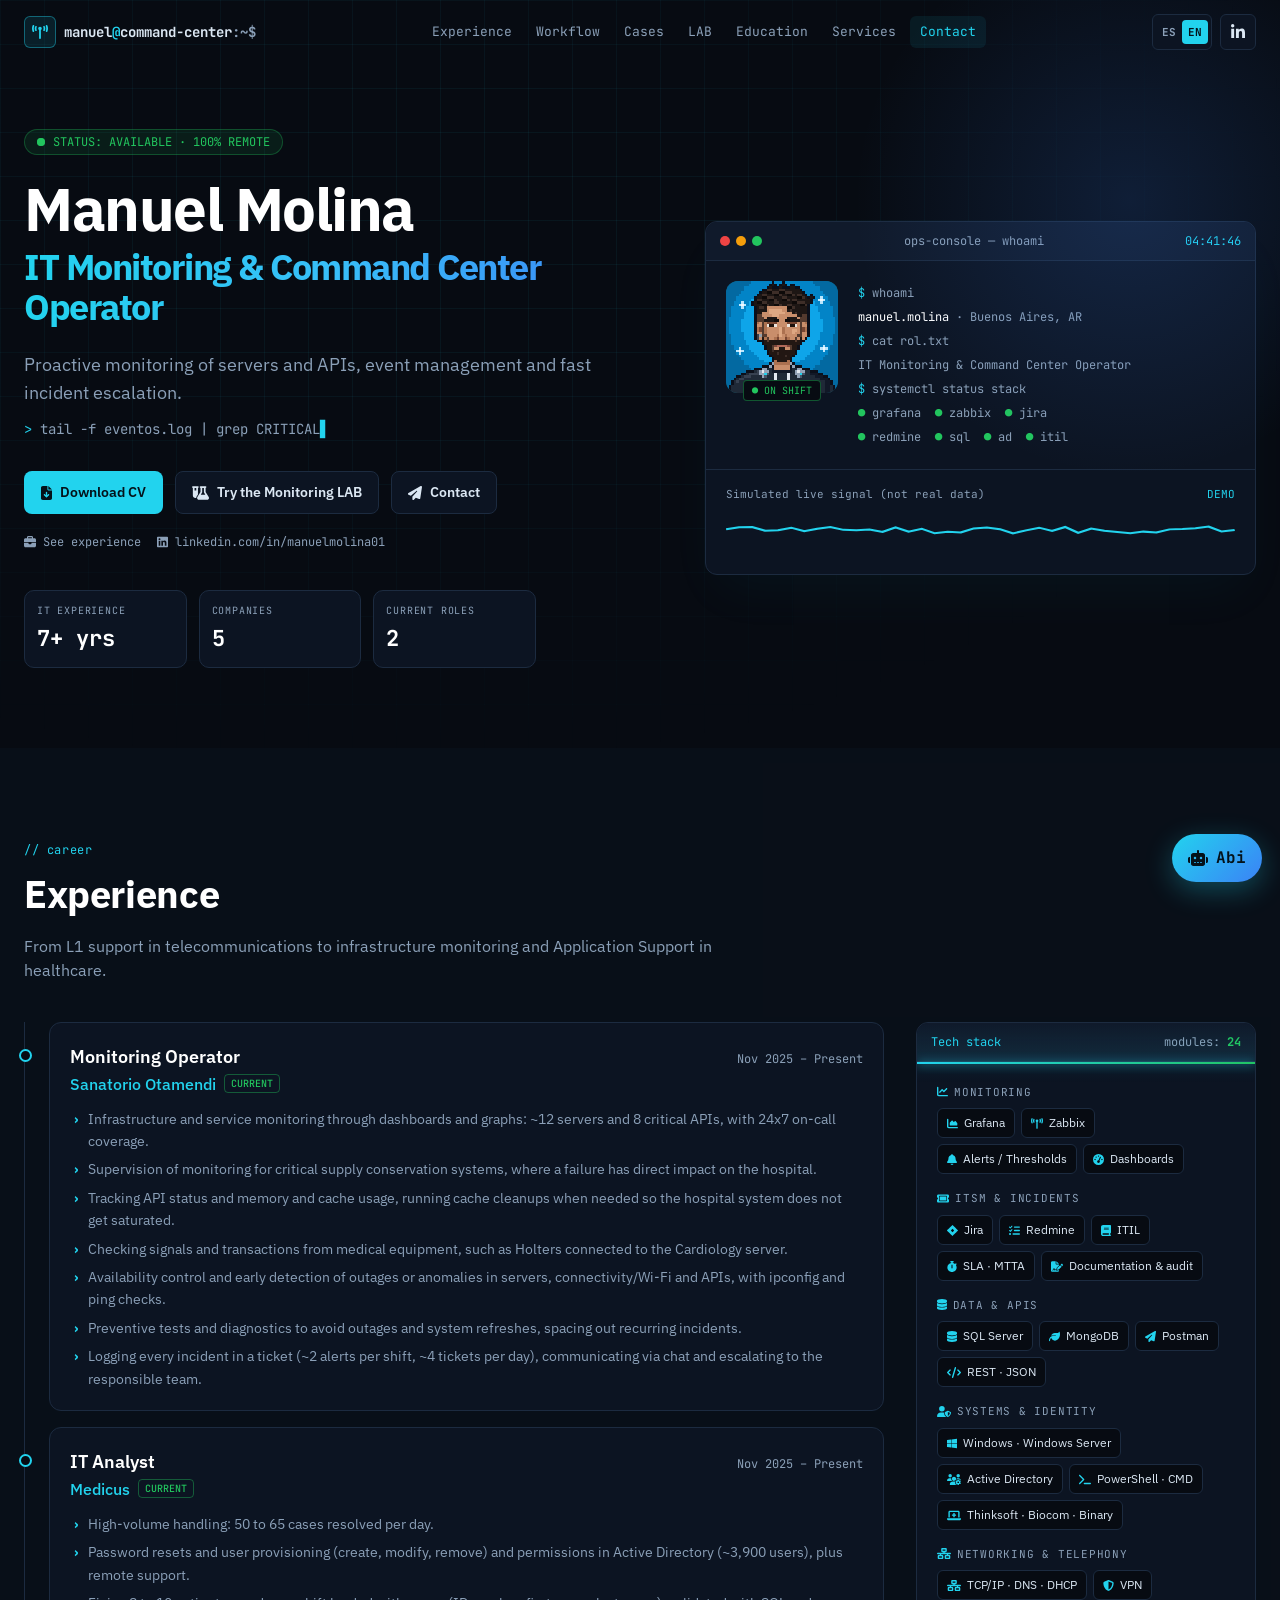
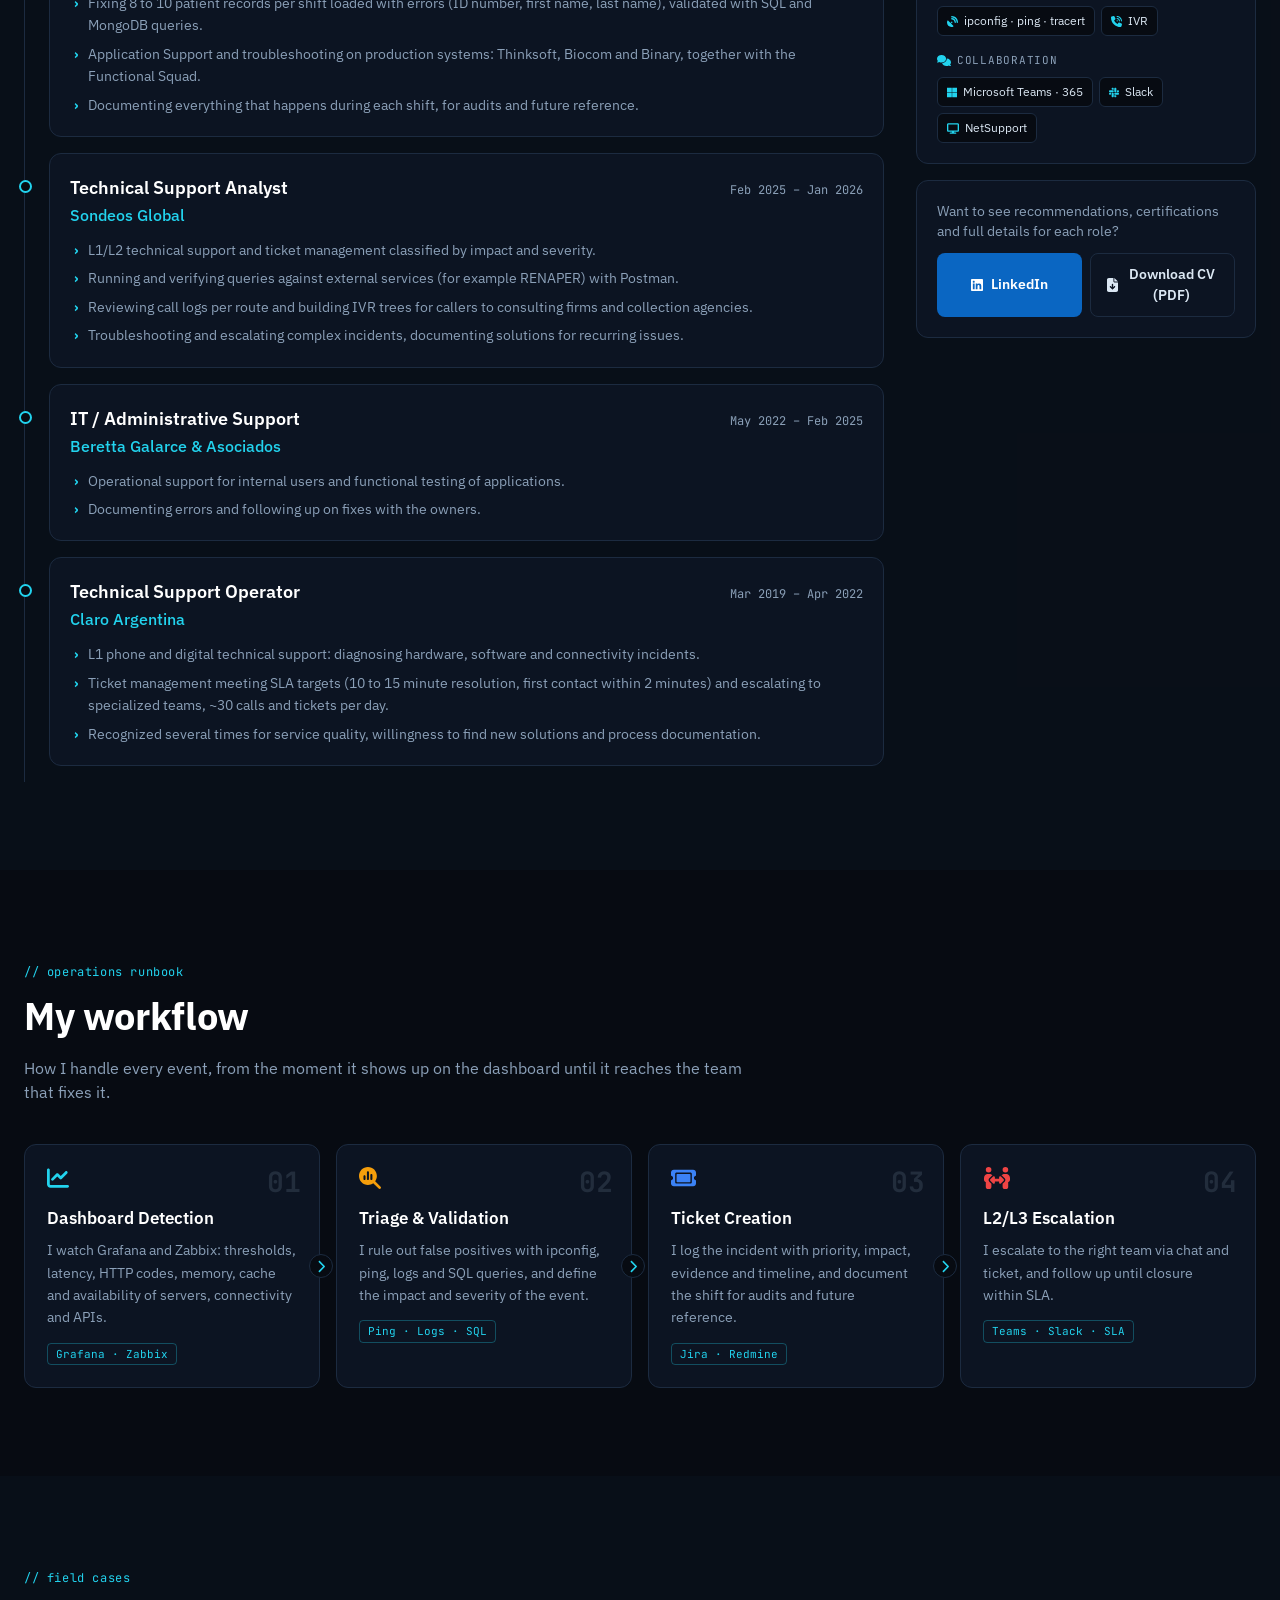
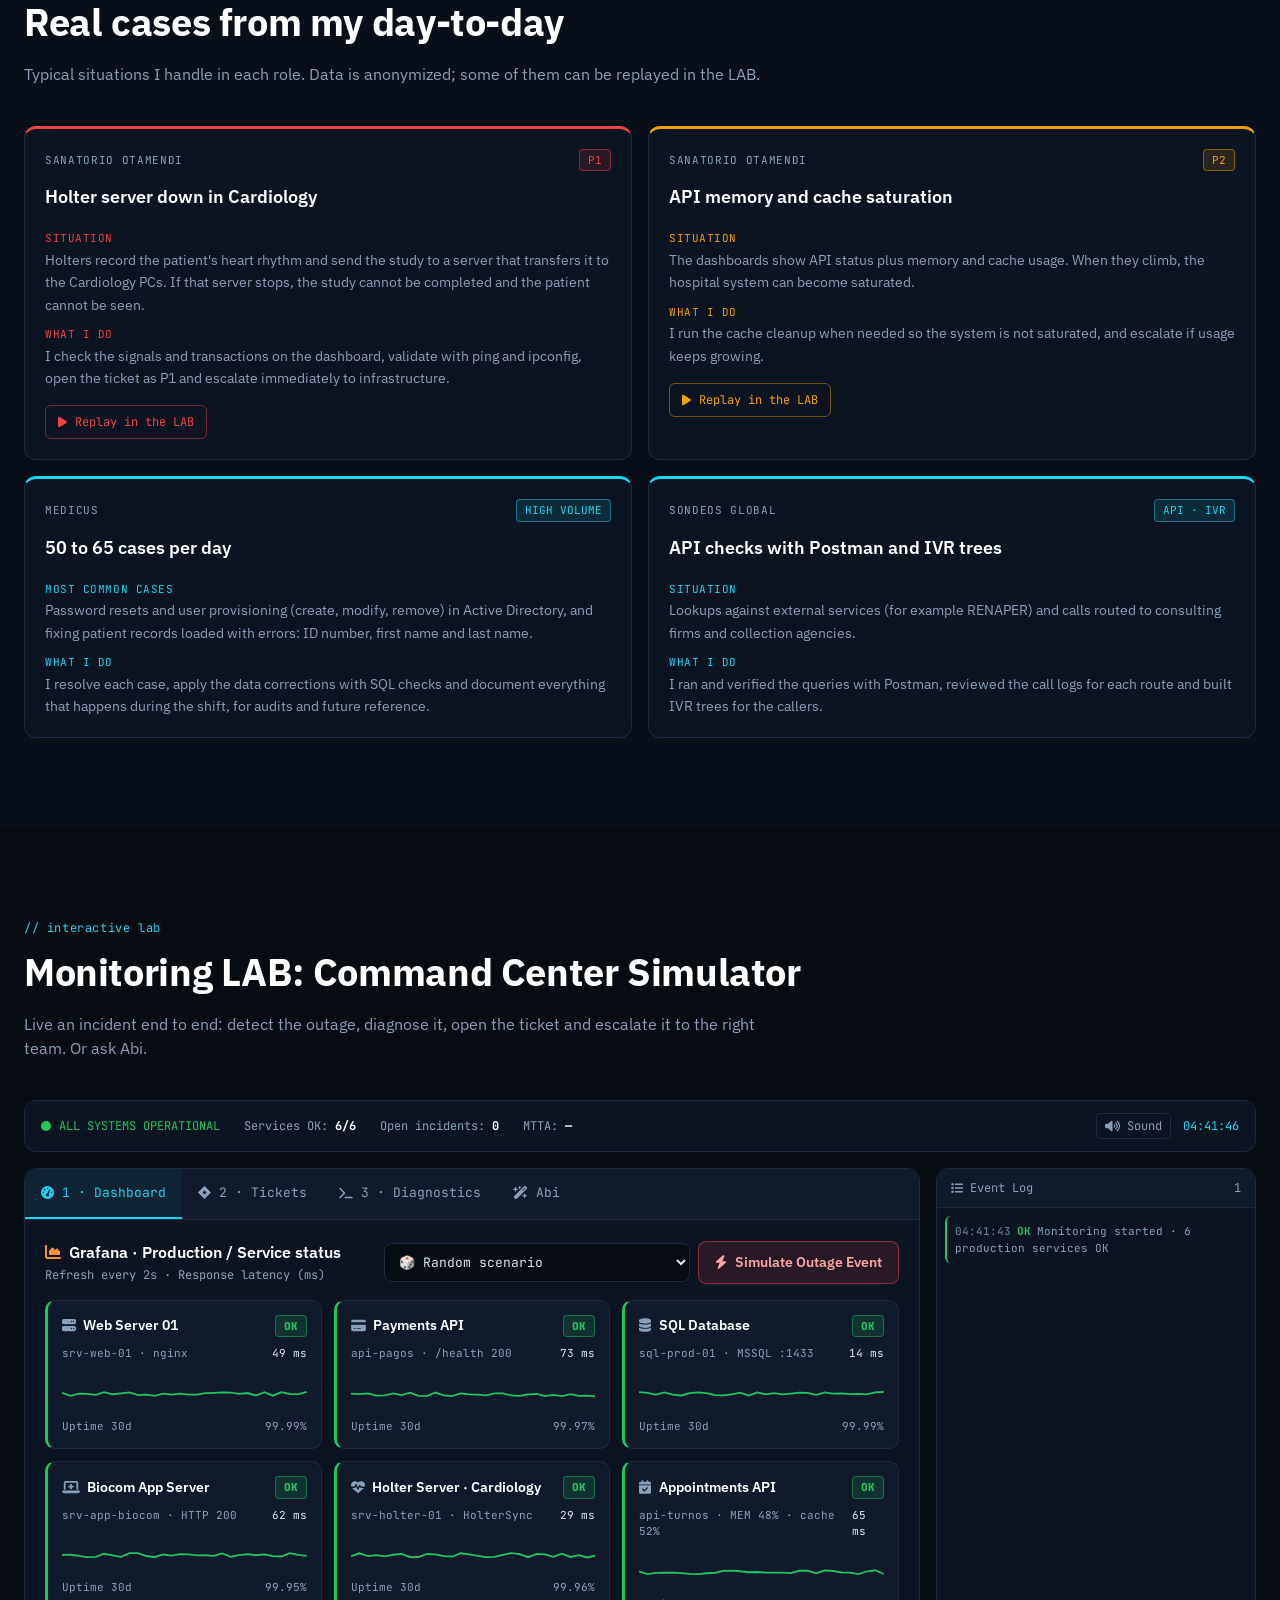
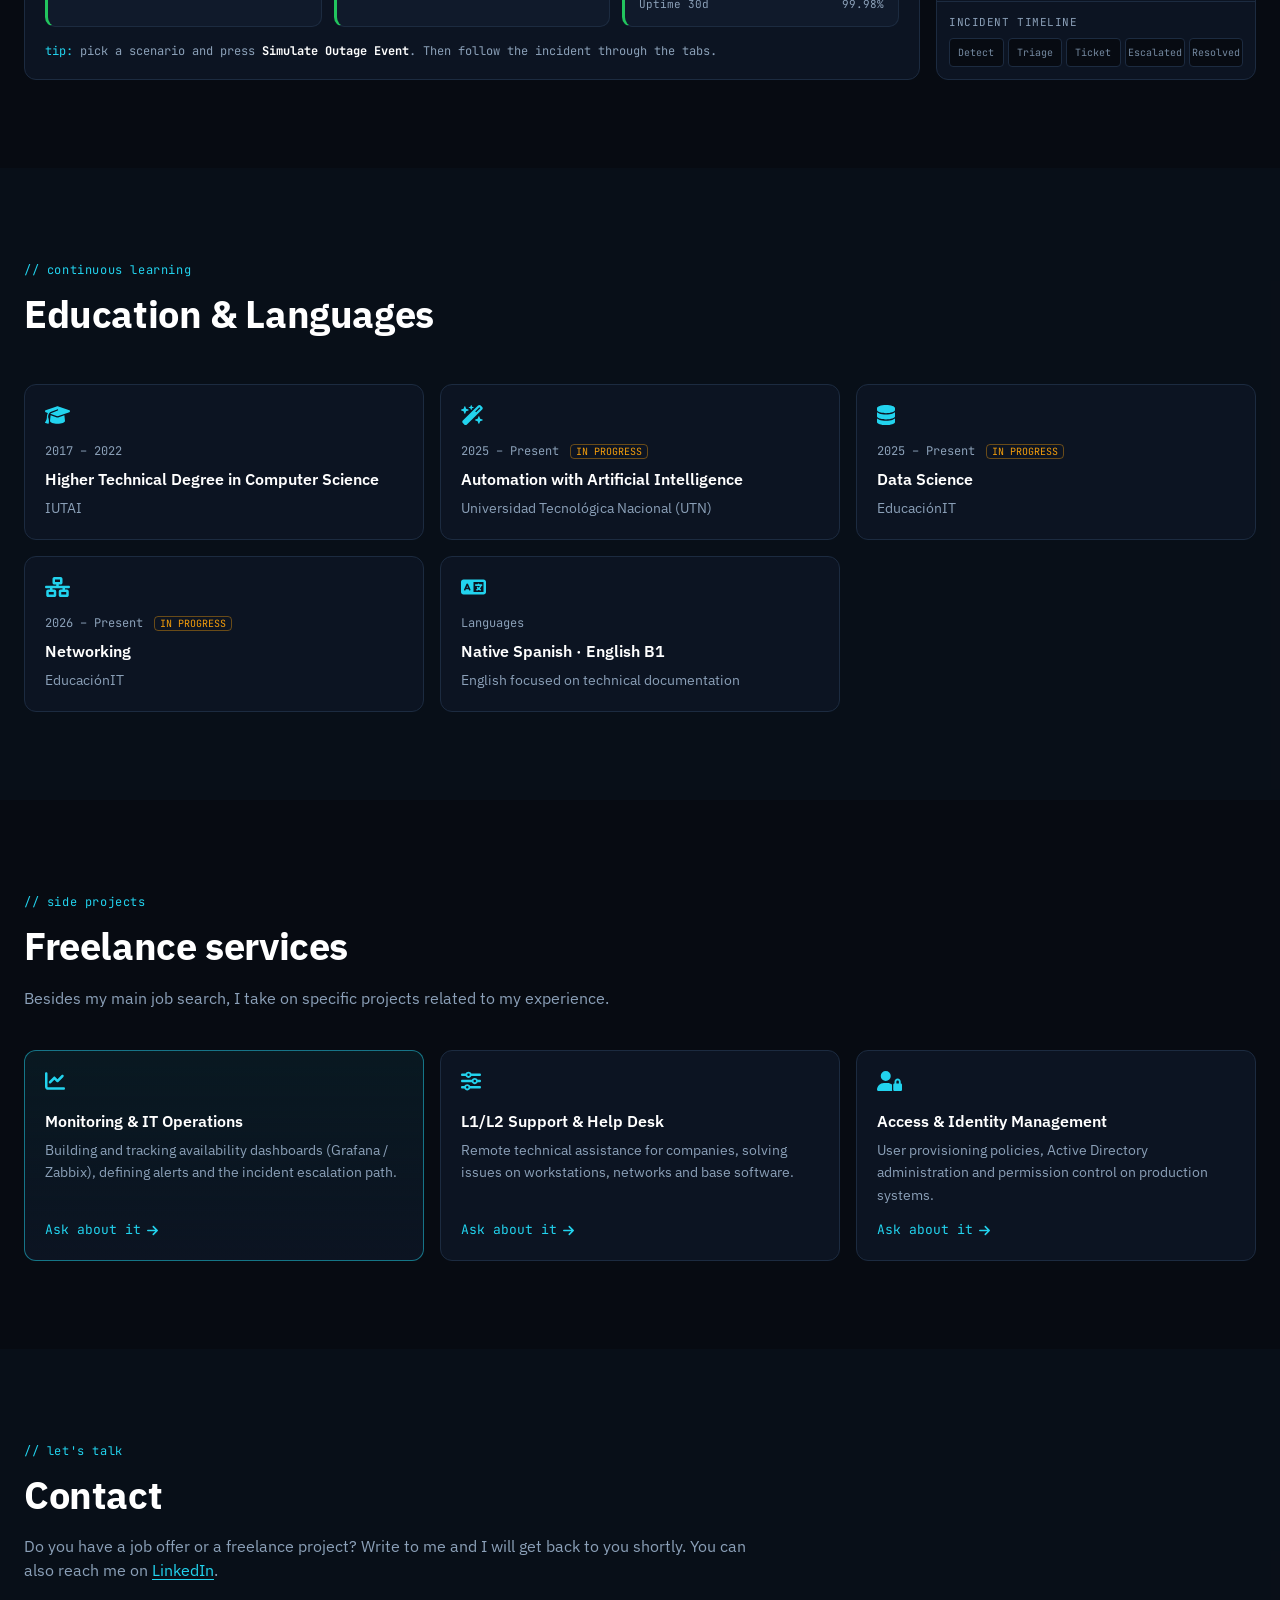
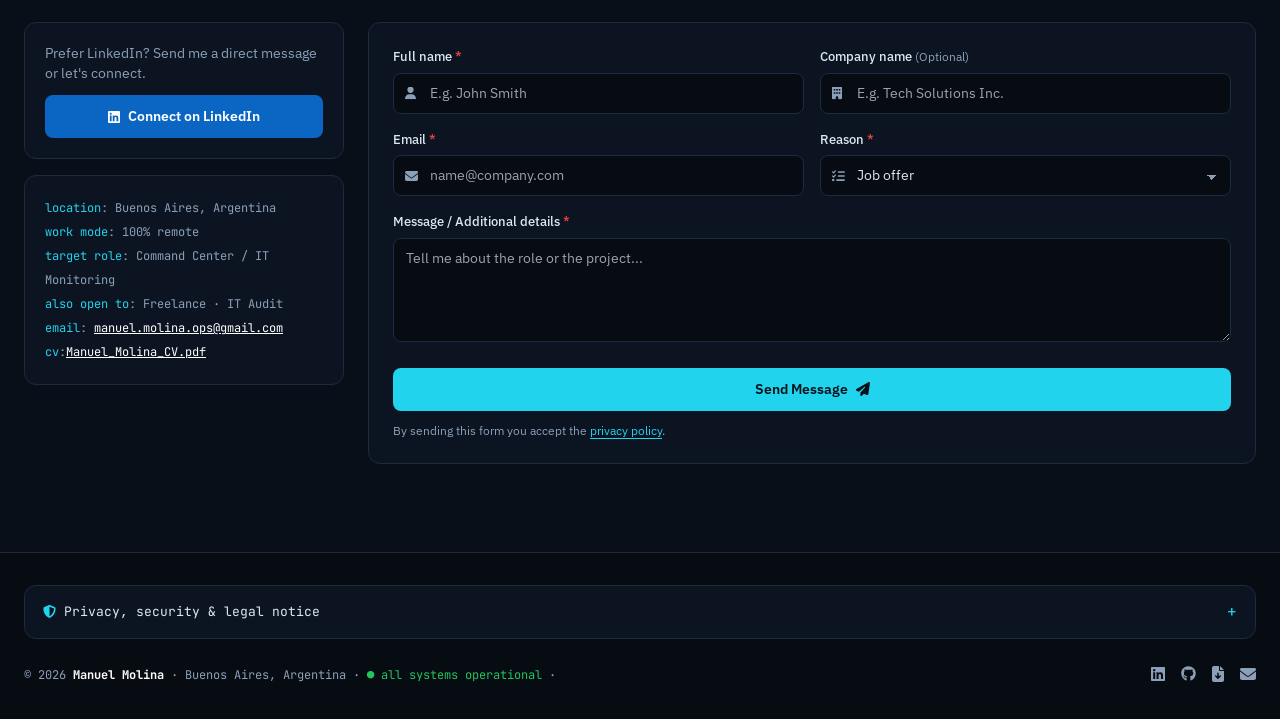
==== index.html @ 64cda024 "Rendimiento: íconos propios en lugar de Font Awesome completo - Se reemplaza la hoja de Font Awesome" ====
<!DOCTYPE html>
<html lang="es">
<head>
  <meta charset="UTF-8">
  <meta name="viewport" content="width=device-width, initial-scale=1.0">
  <title>Manuel Molina | IT Monitoring & Command Center Operator</title>
  <meta name="description" content="Manuel Molina — IT Monitoring & Command Center Operator (100% remoto). Monitoreo proactivo de servidores y APIs con Grafana y Zabbix, gestión de eventos, tickets en Jira/Redmine y escalamiento N2/N3 con ITIL.">
  <meta name="author" content="Manuel Molina">
  <meta name="theme-color" content="#070b12">
  <meta property="og:type" content="website">
  <meta property="og:title" content="Manuel Molina | IT Monitoring & Command Center Operator">
  <meta property="og:description" content="Monitoreo proactivo de servidores y APIs, gestión de eventos y escalamiento ágil de incidentes. Probá el LAB interactivo de Command Center.">
  <meta property="og:locale" content="es_AR">
  <meta property="og:locale:alternate" content="en_US">
  <meta property="og:url" content="https://thepantera.github.io/mi-portfolio/">
  <meta property="og:site_name" content="Manuel Molina — Portafolio">
  <meta property="og:image" content="https://thepantera.github.io/mi-portfolio/og-image.png">
  <meta property="og:image:width" content="1200">
  <meta property="og:image:height" content="627">
  <meta property="og:image:alt" content="Manuel Molina, IT Monitoring &amp; Command Center Operator: avatar en pixel art, consola y datos de experiencia">
  <meta name="twitter:card" content="summary_large_image">
  <link rel="canonical" href="https://thepantera.github.io/mi-portfolio/">
  <script type="application/ld+json">
  {
    "@context": "https://schema.org",
    "@type": "Person",
    "name": "Manuel Molina",
    "jobTitle": "IT Monitoring & Command Center Operator",
    "url": "https://thepantera.github.io/mi-portfolio/",
    "image": "https://thepantera.github.io/mi-portfolio/avatar-pixel.png",
    "address": { "@type": "PostalAddress", "addressLocality": "Buenos Aires", "addressCountry": "AR" },
    "alumniOf": { "@type": "EducationalOrganization", "name": "IUTAI" },
    "knowsLanguage": ["es", "en"],
    "knowsAbout": ["IT Monitoring", "Command Center", "Grafana", "Zabbix", "Incident Management", "ITIL", "Jira", "Redmine", "SQL Server", "MongoDB", "Active Directory", "Application Support"],
    "sameAs": ["https://www.linkedin.com/in/manuelmolina01", "https://github.com/ThePantera"]
  }
  </script>
  <link rel="icon" type="image/png" href="favicon.png">
  <link rel="apple-touch-icon" href="favicon.png">

  <!-- Fuentes (Google Fonts). Los íconos son propios: ver icons.css -->
  <link rel="preconnect" href="https://fonts.googleapis.com">
  <link rel="preconnect" href="https://fonts.gstatic.com" crossorigin>
  <link href="https://fonts.googleapis.com/css2?family=IBM+Plex+Sans:wght@400;500;600;700&family=JetBrains+Mono:wght@400;500;700&display=swap" rel="stylesheet">

  <!-- Tailwind CSS compilado (ver tailwind.config.js) + estilos propios -->
  <link rel="stylesheet" href="icons.css?v=20261114">
  <link rel="stylesheet" href="tailwind.css?v=20261114">
  <link rel="stylesheet" href="style.css?v=20261114">
</head>
<body class="bg-cc-bg text-cc-text font-sans antialiased">
  <a href="#inicio" class="skip-link" data-en="Skip to content">Saltar al contenido</a>

  <!-- ============ NAVEGACIÓN ============ -->
  <header id="header" class="fixed inset-x-0 top-0 z-50 border-b border-transparent transition-colors">
    <div class="mx-auto flex h-16 max-w-7xl items-center justify-between gap-4 px-4 sm:px-6">
      <a href="#inicio" class="flex min-w-0 items-center gap-2 font-mono text-sm font-bold text-cc-text" aria-label="Manuel Molina">
        <span class="grid h-8 w-8 flex-none place-items-center rounded-md border border-cc-cyan/40 bg-cc-cyan/10 text-cc-cyan"><i class="fa-solid fa-tower-broadcast" aria-hidden="true"></i></span>
        <span class="truncate">manuel<span class="text-cc-cyan">@</span>command-center<span class="text-cc-muted">:~$</span></span>
      </a>

      <nav id="navLinks" class="nav-links" aria-label="Navegación principal">
        <a href="#experiencia" class="nav-link" data-en="Experience">Experiencia</a>
        <a href="#flujo" class="nav-link" data-en="Workflow">Flujo</a>
        <a href="#casos" class="nav-link" data-en="Cases">Casos</a>
        <a href="#lab" class="nav-link">LAB</a>
        <a href="#formacion" class="nav-link" data-en="Education">Formación</a>
        <a href="#servicios" class="nav-link" data-en="Services">Servicios</a>
        <a href="#contacto" class="nav-link" data-en="Contact">Contacto</a>
      </nav>

      <div class="flex flex-none items-center gap-2">
        <button id="langToggle" type="button" class="lang-toggle" aria-label="Switch to English" title="Español / English">
          <span data-lang="es">ES</span><span data-lang="en">EN</span>
        </button>
        <a href="https://www.linkedin.com/in/manuelmolina01" class="grid h-9 w-9 place-items-center rounded-md border border-cc-line bg-cc-panel text-cc-text transition hover:border-cc-cyan hover:text-cc-cyan" target="_blank" rel="noopener noreferrer" aria-label="LinkedIn" title="LinkedIn">
          <i class="fa-brands fa-linkedin-in" aria-hidden="true"></i>
        </a>
        <button id="menuToggleBtn" class="grid h-9 w-9 place-items-center rounded-md border border-cc-line bg-cc-panel lg:hidden" aria-label="Abrir menú" aria-expanded="false" aria-controls="navLinks">
          <i class="fa-solid fa-bars" aria-hidden="true"></i>
        </button>
      </div>
    </div>
  </header>

  <main>
    <!-- ============ HERO ============ -->
    <section id="inicio" class="hero relative overflow-hidden pt-28 pb-20 sm:pt-32">
      <div class="hero-grid" aria-hidden="true"></div>
      <div class="relative mx-auto grid max-w-7xl items-center gap-12 px-4 sm:px-6 lg:grid-cols-[1.15fr_1fr]">
        <div>
          <div class="mb-6 inline-flex items-center gap-2 rounded-full border border-cc-ok/30 bg-cc-ok/10 px-3 py-1 font-mono text-xs text-cc-ok">
            <span class="relative flex h-2 w-2"><span class="absolute inline-flex h-full w-full animate-ping rounded-full bg-cc-ok opacity-75"></span><span class="relative inline-flex h-2 w-2 rounded-full bg-cc-ok"></span></span>
            <span data-en="STATUS: AVAILABLE · 100% REMOTE">STATUS: DISPONIBLE · 100% REMOTO</span>
          </div>
          <h1 class="text-4xl font-bold leading-tight tracking-tight text-white sm:text-5xl lg:text-6xl">
            Manuel Molina
            <span class="mt-2 block bg-gradient-to-r from-cc-cyan via-sky-400 to-cc-blue bg-clip-text text-2xl text-transparent sm:text-3xl lg:text-4xl">IT Monitoring &amp; Command Center Operator</span>
          </h1>
          <p class="mt-6 max-w-xl text-lg text-cc-muted" data-en="Proactive monitoring of servers and APIs, event management and fast incident escalation.">
            Monitoreo proactivo de servidores y APIs, gestión de eventos y escalamiento ágil de incidentes.
          </p>
          <p class="mt-3 max-w-xl font-mono text-sm text-cc-muted">
            <span class="text-cc-cyan">&gt;</span> <span id="typedText"></span><span class="cursor" aria-hidden="true">▋</span>
          </p>

          <div class="mt-8 flex flex-wrap gap-3">
            <a href="Manuel_Molina_CV.pdf" class="btn-primary cv-link" download="Manuel_Molina_CV.pdf"><i class="fa-solid fa-file-arrow-down" aria-hidden="true"></i> <span data-en="Download CV">Descargar CV</span></a>
            <a href="#lab" class="btn-ghost"><i class="fa-solid fa-flask-vial" aria-hidden="true"></i> <span data-en="Try the Monitoring LAB">Probar LAB de Monitoreo</span></a>
            <a href="#contacto" class="btn-ghost"><i class="fa-solid fa-paper-plane" aria-hidden="true"></i> <span data-en="Contact">Contacto</span></a>
          </div>
          <div class="mt-5 flex flex-wrap gap-4 font-mono text-xs text-cc-muted">
            <a href="#experiencia" class="hover:text-cc-cyan"><i class="fa-solid fa-briefcase" aria-hidden="true"></i> <span data-en="See experience">Ver experiencia</span></a>
            <a href="https://www.linkedin.com/in/manuelmolina01" target="_blank" rel="noopener noreferrer" class="hover:text-cc-cyan"><i class="fa-brands fa-linkedin" aria-hidden="true"></i> linkedin.com/in/manuelmolina01</a>
          </div>

          <dl class="mt-10 grid max-w-lg grid-cols-3 gap-3">
            <div class="kpi"><dt data-en="IT experience">Experiencia IT</dt><dd><span class="stat-number" data-target="7">7</span>+ <span data-en="yrs">años</span></dd></div>
            <div class="kpi"><dt data-en="Companies">Empresas</dt><dd><span class="stat-number" data-target="5">5</span></dd></div>
            <div class="kpi"><dt data-en="Current roles">Roles activos</dt><dd><span class="stat-number" data-target="2">2</span></dd></div>
          </dl>
        </div>

        <!-- Terminal de perfil -->
        <div class="panel overflow-hidden shadow-2xl shadow-cyan-500/5">
          <div class="panel-bar">
            <span class="flex gap-1.5"><i class="dot bg-cc-crit"></i><i class="dot bg-cc-warn"></i><i class="dot bg-cc-ok"></i></span>
            <span>ops-console — whoami</span>
            <span id="heroClock" class="text-cc-cyan">--:--:--</span>
          </div>
          <div class="grid gap-5 p-5 sm:grid-cols-[auto_1fr]">
            <div class="relative mx-auto h-28 w-28 sm:mx-0">
              <div class="absolute inset-0 rounded-xl border border-cc-cyan/40 bg-cc-cyan/5"></div>
              <img src="avatar-pixel.png" alt="Manuel Molina — pixel art" width="112" height="112" class="pixelated relative h-28 w-28 rounded-xl" onerror="this.style.display='none'">
              <span class="absolute -bottom-2 left-1/2 -translate-x-1/2 whitespace-nowrap rounded border border-cc-ok/40 bg-cc-bg px-2 py-0.5 font-mono text-[10px] text-cc-ok">● ON SHIFT</span>
            </div>
            <pre class="overflow-x-auto font-mono text-xs leading-6 text-cc-muted"><span class="text-cc-cyan">$</span> whoami
<span class="text-white">manuel.molina</span> · Buenos Aires, AR
<span class="text-cc-cyan">$</span> cat rol.txt
IT Monitoring &amp; Command Center Operator
<span class="text-cc-cyan">$</span> systemctl status stack
<span class="text-cc-ok">●</span> grafana  <span class="text-cc-ok">●</span> zabbix  <span class="text-cc-ok">●</span> jira
<span class="text-cc-ok">●</span> redmine  <span class="text-cc-ok">●</span> sql  <span class="text-cc-ok">●</span> ad  <span class="text-cc-ok">●</span> itil</pre>
          </div>
          <div class="border-t border-cc-line px-5 py-4">
            <div class="mb-2 flex justify-between font-mono text-[11px] text-cc-muted"><span data-en="Simulated live signal (not real data)">Señal simulada en vivo (no son datos reales)</span><span class="text-cc-cyan">DEMO</span></div>
            <svg id="heroSpark" class="h-12 w-full" viewBox="0 0 300 48" preserveAspectRatio="none" aria-hidden="true"><polyline fill="none" stroke="#22d3ee" stroke-width="2" points=""/></svg>
          </div>
        </div>
      </div>
    </section>

    <!-- ============ EXPERIENCIA ============ -->
    <section id="experiencia" class="section bg-cc-panel/40">
      <div class="section-head reveal">
        <span class="eyebrow" data-en="// career">// trayectoria</span>
        <h2 data-en="Experience">Experiencia</h2>
        <p data-en="From L1 support in telecommunications to infrastructure monitoring and Application Support in healthcare.">De soporte L1 en telecomunicaciones a monitoreo de infraestructura y Application Support en el sector salud.</p>
      </div>

      <div class="mx-auto grid max-w-7xl gap-8 px-4 sm:px-6 lg:grid-cols-[1fr_340px]">
        <ol class="timeline">
          <li class="tl-item reveal">
            <div class="tl-head"><h3 data-en="Monitoring Operator">Operador de Monitoreo</h3><span class="tl-date" data-en="Nov 2025 – Present">Nov 2025 – Actualidad</span></div>
            <p class="tl-company">Sanatorio Otamendi <span class="tl-live" data-en="CURRENT">ACTIVO</span></p>
            <ul>
              <li data-en="Infrastructure and service monitoring through dashboards and graphs: ~12 servers and 8 critical APIs, with 24x7 on-call coverage.">Monitoreo de infraestructura y servicios mediante dashboards y gráficas: ~12 servidores y 8 APIs críticas, con cobertura de guardia 24x7.</li>
              <li data-en="Supervision of monitoring for critical supply conservation systems, where a failure has direct impact on the hospital.">Supervisión del monitoreo de sistemas críticos de conservación de insumos, donde una falla tiene impacto directo en el sanatorio.</li>
              <li data-en="Tracking API status and memory and cache usage, running cache cleanups when needed so the hospital system does not get saturated.">Seguimiento del estado de las APIs y del porcentaje de memoria y caché, con limpieza cuando hace falta para que no se sature el sistema hospitalario.</li>
              <li data-en="Checking signals and transactions from medical equipment, such as Holters connected to the Cardiology server.">Verificación de señales y transacciones de equipos médicos, como los Holters conectados al servidor de Cardiología.</li>
              <li data-en="Availability control and early detection of outages or anomalies in servers, connectivity/Wi-Fi and APIs, with ipconfig and ping checks.">Control de disponibilidad y detección temprana de caídas o anomalías en servidores, conectividad/Wi-Fi y APIs, con verificaciones de ipconfig y ping.</li>
              <li data-en="Preventive tests and diagnostics to avoid outages and system refreshes, spacing out recurring incidents.">Pruebas y diagnósticos preventivos para evitar caídas y recargas del sistema, espaciando las incidencias recurrentes.</li>
              <li data-en="Logging every incident in a ticket (~2 alerts per shift, ~4 tickets per day), communicating via chat and escalating to the responsible team.">Registro de cada incidente en ticket (~2 alertas por turno y ~4 tickets por día), comunicación por chat y escalamiento al sector responsable.</li>
            </ul>
          </li>
          <li class="tl-item reveal">
            <div class="tl-head"><h3>IT Analyst</h3><span class="tl-date" data-en="Nov 2025 – Present">Nov 2025 – Actualidad</span></div>
            <p class="tl-company">Medicus <span class="tl-live" data-en="CURRENT">ACTIVO</span></p>
            <ul>
              <li data-en="High-volume handling: 50 to 65 cases resolved per day.">Atención de alto volumen: entre 50 y 65 casos resueltos por día.</li>
              <li data-en="Password resets and user provisioning (create, modify, remove) and permissions in Active Directory (~3,900 users), plus remote support.">Blanqueo de claves, ABM y permisos de usuarios en Active Directory (~3.900 usuarios), y soporte remoto.</li>
              <li data-en="Fixing 8 to 10 patient records per shift loaded with errors (ID number, first name, last name), validated with SQL and MongoDB queries.">Corrección de 8 a 10 registros de pacientes por turno mal cargados (DNI, nombre, apellido), validando con consultas SQL y MongoDB.</li>
              <li data-en="Application Support and troubleshooting on production systems: Thinksoft, Biocom and Binary, together with the Functional Squad.">Application Support y troubleshooting sobre sistemas productivos (Thinksoft, Biocom y Binary), junto al Squad Funcional.</li>
              <li data-en="Documenting everything that happens during each shift, for audits and future reference.">Documentación de todo lo que sucede en cada jornada, para auditoría y futuras prácticas.</li>
            </ul>
          </li>
          <li class="tl-item reveal">
            <div class="tl-head"><h3>Technical Support Analyst</h3><span class="tl-date" data-en="Feb 2025 – Jan 2026">Feb 2025 – Ene 2026</span></div>
            <p class="tl-company">Sondeos Global</p>
            <ul>
              <li data-en="L1/L2 technical support and ticket management classified by impact and severity.">Soporte técnico L1/L2 y gestión de tickets clasificados por impacto y criticidad.</li>
              <li data-en="Running and verifying queries against external services (for example RENAPER) with Postman.">Consultas y verificación de servicios externos (por ejemplo, RENAPER) con Postman.</li>
              <li data-en="Reviewing call logs per route and building IVR trees for callers to consulting firms and collection agencies.">Revisión de logs de llamadas por ruta y armado de árboles IVR para llamadores hacia consultoras y estudios de cobranza.</li>
              <li data-en="Troubleshooting and escalating complex incidents, documenting solutions for recurring issues.">Troubleshooting y escalamiento de incidentes complejos, con documentación de soluciones para incidentes recurrentes.</li>
            </ul>
          </li>
          <li class="tl-item reveal">
            <div class="tl-head"><h3>IT / Administrative Support</h3><span class="tl-date" data-en="May 2022 – Feb 2025">May 2022 – Feb 2025</span></div>
            <p class="tl-company">Beretta Galarce &amp; Asociados</p>
            <ul>
              <li data-en="Operational support for internal users and functional testing of applications.">Soporte operativo a usuarios internos y pruebas funcionales sobre aplicaciones.</li>
              <li data-en="Documenting errors and following up on fixes with the owners.">Documentación de errores y seguimiento de las correcciones con los responsables.</li>
            </ul>
          </li>
          <li class="tl-item reveal">
            <div class="tl-head"><h3>Technical Support Operator</h3><span class="tl-date" data-en="Mar 2019 – Apr 2022">Mar 2019 – Abr 2022</span></div>
            <p class="tl-company">Claro Argentina</p>
            <ul>
              <li data-en="L1 phone and digital technical support: diagnosing hardware, software and connectivity incidents.">Soporte técnico L1 telefónico y digital: diagnóstico de incidentes de hardware, software y conectividad.</li>
              <li data-en="Ticket management meeting SLA targets (10 to 15 minute resolution, first contact within 2 minutes) and escalating to specialized teams, ~30 calls and tickets per day.">Gestión de tickets cumpliendo objetivos de SLA (resolución de 10 a 15 minutos, primer contacto de hasta 2 minutos) y escalamiento a equipos especializados, ~30 llamados y tickets por día.</li>
              <li data-en="Recognized several times for service quality, willingness to find new solutions and process documentation.">Menciones y reconocimientos por calidad de atención, disposición para proponer soluciones y documentación del proceso.</li>
            </ul>
          </li>
        </ol>

        <aside class="space-y-4">
          <div class="panel stack-panel overflow-hidden reveal">
            <div class="panel-bar"><span class="text-cc-cyan" data-en="Tech stack">Stack técnico</span><span>modules: <b id="stackCount" class="text-cc-ok">0</b></span></div>
            <div class="stack-progress" aria-hidden="true"><span></span></div>
            <div class="space-y-4 p-5">
              <div>
                <p class="stack-cat"><i class="fa-solid fa-chart-line" aria-hidden="true"></i> <span data-en="Monitoring">Monitoreo</span></p>
                <ul class="stack-chips"><li class="stack-chip" style="--i:0"><i class="fa-solid fa-chart-area" aria-hidden="true"></i>Grafana</li><li class="stack-chip" style="--i:1"><i class="fa-solid fa-tower-broadcast" aria-hidden="true"></i>Zabbix</li><li class="stack-chip" style="--i:2"><i class="fa-solid fa-bell" aria-hidden="true"></i><span data-en="Alerts / Thresholds">Alertas / Umbrales</span></li><li class="stack-chip" style="--i:3"><i class="fa-solid fa-gauge-high" aria-hidden="true"></i>Dashboards</li></ul>
              </div>
              <div>
                <p class="stack-cat"><i class="fa-solid fa-ticket" aria-hidden="true"></i> <span data-en="ITSM &amp; incidents">ITSM e incidentes</span></p>
                <ul class="stack-chips"><li class="stack-chip" style="--i:4"><i class="fa-brands fa-jira" aria-hidden="true"></i>Jira</li><li class="stack-chip" style="--i:5"><i class="fa-solid fa-list-check" aria-hidden="true"></i>Redmine</li><li class="stack-chip" style="--i:6"><i class="fa-solid fa-book" aria-hidden="true"></i>ITIL</li><li class="stack-chip" style="--i:7"><i class="fa-solid fa-stopwatch" aria-hidden="true"></i>SLA · MTTA</li><li class="stack-chip" style="--i:8"><i class="fa-solid fa-file-signature" aria-hidden="true"></i><span data-en="Documentation &amp; audit">Documentación y auditoría</span></li></ul>
              </div>
              <div>
                <p class="stack-cat"><i class="fa-solid fa-database" aria-hidden="true"></i> <span data-en="Data &amp; APIs">Datos y APIs</span></p>
                <ul class="stack-chips"><li class="stack-chip" style="--i:9"><i class="fa-solid fa-database" aria-hidden="true"></i>SQL Server</li><li class="stack-chip" style="--i:10"><i class="fa-solid fa-leaf" aria-hidden="true"></i>MongoDB</li><li class="stack-chip" style="--i:11"><i class="fa-solid fa-paper-plane" aria-hidden="true"></i>Postman</li><li class="stack-chip" style="--i:12"><i class="fa-solid fa-code" aria-hidden="true"></i>REST · JSON</li></ul>
              </div>
              <div>
                <p class="stack-cat"><i class="fa-solid fa-user-shield" aria-hidden="true"></i> <span data-en="Systems &amp; identity">Sistemas e identidades</span></p>
                <ul class="stack-chips"><li class="stack-chip" style="--i:13"><i class="fa-brands fa-windows" aria-hidden="true"></i>Windows · Windows Server</li><li class="stack-chip" style="--i:14"><i class="fa-solid fa-users-gear" aria-hidden="true"></i>Active Directory</li><li class="stack-chip" style="--i:15"><i class="fa-solid fa-terminal" aria-hidden="true"></i>PowerShell · CMD</li><li class="stack-chip" style="--i:16"><i class="fa-solid fa-laptop-medical" aria-hidden="true"></i>Thinksoft · Biocom · Binary</li></ul>
              </div>
              <div>
                <p class="stack-cat"><i class="fa-solid fa-network-wired" aria-hidden="true"></i> <span data-en="Networking &amp; telephony">Redes y telefonía</span></p>
                <ul class="stack-chips"><li class="stack-chip" style="--i:17"><i class="fa-solid fa-network-wired" aria-hidden="true"></i>TCP/IP · DNS · DHCP</li><li class="stack-chip" style="--i:18"><i class="fa-solid fa-shield-halved" aria-hidden="true"></i>VPN</li><li class="stack-chip" style="--i:19"><i class="fa-solid fa-satellite-dish" aria-hidden="true"></i>ipconfig · ping · tracert</li><li class="stack-chip" style="--i:20"><i class="fa-solid fa-phone-volume" aria-hidden="true"></i>IVR</li></ul>
              </div>
              <div>
                <p class="stack-cat"><i class="fa-solid fa-comments" aria-hidden="true"></i> <span data-en="Collaboration">Colaboración</span></p>
                <ul class="stack-chips"><li class="stack-chip" style="--i:21"><i class="fa-brands fa-microsoft" aria-hidden="true"></i>Microsoft Teams · 365</li><li class="stack-chip" style="--i:22"><i class="fa-brands fa-slack" aria-hidden="true"></i>Slack</li><li class="stack-chip" style="--i:23"><i class="fa-solid fa-display" aria-hidden="true"></i>NetSupport</li></ul>
              </div>
            </div>
          </div>
          <div class="panel p-5 reveal">
            <p class="text-sm text-cc-muted" data-en="Want to see recommendations, certifications and full details for each role?">¿Querés ver recomendaciones, certificaciones y el detalle de cada puesto?</p>
            <div class="mt-3 grid grid-cols-2 gap-2">
              <a href="https://www.linkedin.com/in/manuelmolina01" class="btn-linkedin justify-center" target="_blank" rel="noopener noreferrer"><i class="fa-brands fa-linkedin" aria-hidden="true"></i> LinkedIn</a>
              <a href="Manuel_Molina_CV.pdf" class="btn-ghost cv-link justify-center text-center" download="Manuel_Molina_CV.pdf"><i class="fa-solid fa-file-arrow-down" aria-hidden="true"></i> <span data-en="Download CV (PDF)">Descargar CV (PDF)</span></a>
            </div>
          </div>
        </aside>
      </div>
    </section>

    <!-- ============ FLUJO DE TRABAJO ============ -->
    <section id="flujo" class="section">
      <div class="section-head reveal">
        <span class="eyebrow" data-en="// operations runbook">// runbook operativo</span>
        <h2 data-en="My workflow">Mi flujo de trabajo</h2>
        <p data-en="How I handle every event, from the moment it shows up on the dashboard until it reaches the team that fixes it.">Así trato cada evento, desde que aparece en el dashboard hasta que llega al equipo que lo resuelve.</p>
      </div>
      <ol class="mx-auto grid max-w-7xl gap-4 px-4 sm:px-6 md:grid-cols-2 lg:grid-cols-4">
        <li class="flow-card reveal">
          <span class="flow-step">01</span>
          <i class="fa-solid fa-chart-line flow-icon text-cc-cyan" aria-hidden="true"></i>
          <h3 data-en="Dashboard Detection">Detección en Dashboard</h3>
          <p data-en="I watch Grafana and Zabbix: thresholds, latency, HTTP codes, memory, cache and availability of servers, connectivity and APIs.">Vigilo Grafana y Zabbix: umbrales, latencia, códigos HTTP, memoria, caché y disponibilidad de servidores, conectividad y APIs.</p>
          <span class="flow-tag">Grafana · Zabbix</span>
        </li>
        <li class="flow-card reveal">
          <span class="flow-step">02</span>
          <i class="fa-solid fa-magnifying-glass-chart flow-icon text-cc-warn" aria-hidden="true"></i>
          <h3 data-en="Triage &amp; Validation">Triage y Validación</h3>
          <p data-en="I rule out false positives with ipconfig, ping, logs and SQL queries, and define the impact and severity of the event.">Descarto falsos positivos con ipconfig, ping, logs y consultas SQL, y defino impacto y criticidad del evento.</p>
          <span class="flow-tag">Ping · Logs · SQL</span>
        </li>
        <li class="flow-card reveal">
          <span class="flow-step">03</span>
          <i class="fa-solid fa-ticket flow-icon text-cc-blue" aria-hidden="true"></i>
          <h3 data-en="Ticket Creation">Apertura de Ticket</h3>
          <p data-en="I log the incident with priority, impact, evidence and timeline, and document the shift for audits and future reference.">Registro el incidente con prioridad, impacto, evidencia y línea de tiempo, y documento la jornada para auditoría y futuras prácticas.</p>
          <span class="flow-tag">Jira · Redmine</span>
        </li>
        <li class="flow-card reveal">
          <span class="flow-step">04</span>
          <i class="fa-solid fa-people-arrows flow-icon text-cc-crit" aria-hidden="true"></i>
          <h3 data-en="L2/L3 Escalation">Escalamiento N2/N3</h3>
          <p data-en="I escalate to the right team via chat and ticket, and follow up until closure within SLA.">Escalo al equipo responsable por chat y ticket, y hago seguimiento hasta el cierre dentro del SLA.</p>
          <span class="flow-tag">Teams · Slack · SLA</span>
        </li>
      </ol>
    </section>

    <!-- ============ CASOS REALES ============ -->
    <section id="casos" class="section bg-cc-panel/40">
      <div class="section-head reveal">
        <span class="eyebrow" data-en="// field cases">// casos de campo</span>
        <h2 data-en="Real cases from my day-to-day">Casos reales de mi día a día</h2>
        <p data-en="Typical situations I handle in each role. Data is anonymized; some of them can be replayed in the LAB.">Situaciones típicas que resuelvo en cada puesto. Los datos están anonimizados y algunos se pueden reproducir en el LAB.</p>
      </div>
      <div class="mx-auto grid max-w-7xl gap-4 px-4 sm:px-6 md:grid-cols-2">
        <article class="case-card crit reveal">
          <div class="case-head"><span class="case-org">Sanatorio Otamendi</span><span class="case-sev">P1</span></div>
          <h3 data-en="Holter server down in Cardiology">Servidor de Holters caído en Cardiología</h3>
          <dl class="case-body">
            <dt data-en="Situation">Situación</dt>
            <dd data-en="Holters record the patient's heart rhythm and send the study to a server that transfers it to the Cardiology PCs. If that server stops, the study cannot be completed and the patient cannot be seen.">Los Holters registran el ritmo cardíaco del paciente y envían el estudio a un servidor que lo transfiere a las PCs de Cardiología. Si ese servidor se cae, el estudio no se puede hacer y el paciente no puede ser atendido.</dd>
            <dt data-en="What I do">Qué hago</dt>
            <dd data-en="I check the signals and transactions on the dashboard, validate with ping and ipconfig, open the ticket as P1 and escalate immediately to infrastructure.">Verifico las señales y transacciones en el panel, valido con ping e ipconfig, abro el ticket como P1 y escalo de inmediato a infraestructura.</dd>
          </dl>
          <button type="button" class="case-lab" data-scenario="holter"><i class="fa-solid fa-play" aria-hidden="true"></i> <span data-en="Replay in the LAB">Reproducir en el LAB</span></button>
        </article>

        <article class="case-card warn reveal">
          <div class="case-head"><span class="case-org">Sanatorio Otamendi</span><span class="case-sev">P2</span></div>
          <h3 data-en="API memory and cache saturation">Memoria y caché de APIs al límite</h3>
          <dl class="case-body">
            <dt data-en="Situation">Situación</dt>
            <dd data-en="The dashboards show API status plus memory and cache usage. When they climb, the hospital system can become saturated.">Los paneles muestran el estado de las APIs y el porcentaje de memoria y caché. Si suben demasiado, el sistema hospitalario se puede saturar.</dd>
            <dt data-en="What I do">Qué hago</dt>
            <dd data-en="I run the cache cleanup when needed so the system is not saturated, and escalate if usage keeps growing.">Hago la limpieza de caché cuando hace falta para que el sistema no se sature, y escalo si el consumo sigue creciendo.</dd>
          </dl>
          <button type="button" class="case-lab" data-scenario="turnos"><i class="fa-solid fa-play" aria-hidden="true"></i> <span data-en="Replay in the LAB">Reproducir en el LAB</span></button>
        </article>

        <article class="case-card info reveal">
          <div class="case-head"><span class="case-org">Medicus</span><span class="case-sev" data-en="HIGH VOLUME">ALTO VOLUMEN</span></div>
          <h3 data-en="50 to 65 cases per day">50 a 65 casos por día</h3>
          <dl class="case-body">
            <dt data-en="Most common cases">Casos más típicos</dt>
            <dd data-en="Password resets and user provisioning (create, modify, remove) in Active Directory, and fixing patient records loaded with errors: ID number, first name and last name.">Blanqueo de claves y ABM de usuarios en Active Directory, y corrección de datos de pacientes mal cargados: DNI, nombre y apellido.</dd>
            <dt data-en="What I do">Qué hago</dt>
            <dd data-en="I resolve each case, apply the data corrections with SQL checks and document everything that happens during the shift, for audits and future reference.">Resuelvo cada caso, aplico las correcciones de carga validando con SQL y documento todo lo que sucede en la jornada, para auditoría y futuras prácticas.</dd>
          </dl>
        </article>

        <article class="case-card info reveal">
          <div class="case-head"><span class="case-org">Sondeos Global</span><span class="case-sev">API · IVR</span></div>
          <h3 data-en="API checks with Postman and IVR trees">Validación de APIs con Postman y árboles IVR</h3>
          <dl class="case-body">
            <dt data-en="Situation">Situación</dt>
            <dd data-en="Lookups against external services (for example RENAPER) and calls routed to consulting firms and collection agencies.">Consultas a servicios externos (por ejemplo, RENAPER) y llamadas derivadas a consultoras y estudios de cobranza.</dd>
            <dt data-en="What I do">Qué hago</dt>
            <dd data-en="I ran and verified the queries with Postman, reviewed the call logs for each route and built IVR trees for the callers.">Realizaba y verificaba las consultas con Postman, revisaba los logs de llamadas de cada ruta y armaba los árboles IVR para los llamadores.</dd>
          </dl>
        </article>
      </div>
    </section>

    <!-- ============ LAB: SIMULADOR DE COMMAND CENTER ============ -->
    <section id="lab" class="section">
      <div class="section-head reveal">
        <span class="eyebrow" data-en="// interactive lab">// laboratorio interactivo</span>
        <h2 data-en="Monitoring LAB: Command Center Simulator">LAB de Monitoreo: Simulador de Command Center</h2>
        <p data-en="Live an incident end to end: detect the outage, diagnose it, open the ticket and escalate it to the right team. Or ask Abi.">Viví un incidente de punta a punta: detectá la caída, diagnosticá, abrí el ticket y escalalo al equipo correcto. O preguntale a Abi.</p>
      </div>

      <div class="mx-auto max-w-7xl px-4 sm:px-6">
        <!-- Barra de estado global -->
        <div class="panel mb-4 flex flex-wrap items-center gap-x-6 gap-y-2 px-4 py-3 font-mono text-xs">
          <span class="flex items-center gap-2"><span id="globalDot" class="h-2.5 w-2.5 rounded-full bg-cc-ok"></span><span id="globalStatus" class="text-cc-ok">ALL SYSTEMS OPERATIONAL</span></span>
          <span class="text-cc-muted"><span data-en="Services OK">Servicios OK</span>: <b id="svcOkCount" class="text-white">6/6</b></span>
          <span class="text-cc-muted"><span data-en="Open incidents">Incidentes abiertos</span>: <b id="openIncidents" class="text-white">0</b></span>
          <span class="text-cc-muted">MTTA: <b id="mttaValue" class="text-white">—</b></span>
          <span id="labStatsWrap" class="hidden text-cc-muted"><span data-en="Visitor simulations">Simulaciones de visitantes</span>: <b id="labStats" class="text-white">—</b></span>
          <span class="ml-auto flex items-center gap-3">
            <button id="soundToggle" type="button" class="rounded border border-cc-line px-2 py-1 text-cc-muted hover:text-cc-cyan" aria-pressed="true"><i class="fa-solid fa-volume-high" aria-hidden="true"></i> <span data-en="Sound">Sonido</span></button>
            <span id="labClock" class="text-cc-cyan">--:--:--</span>
          </span>
        </div>

        <div class="grid gap-4 lg:grid-cols-[1fr_320px]">
          <div class="panel min-w-0 overflow-hidden">
            <!-- Pestañas -->
            <div class="tabs" role="tablist" aria-label="LAB">
              <button class="tab" role="tab" id="tab-dash" aria-controls="panel-dash" aria-selected="true"><i class="fa-solid fa-gauge-high" aria-hidden="true"></i> <span>1 · Dashboard</span></button>
              <button class="tab" role="tab" id="tab-jira" aria-controls="panel-jira" aria-selected="false" tabindex="-1"><i class="fa-brands fa-jira" aria-hidden="true"></i> <span>2 · Tickets</span><span id="jiraBadge" class="tab-badge hidden">1</span></button>
              <button class="tab" role="tab" id="tab-console" aria-controls="panel-console" aria-selected="false" tabindex="-1"><i class="fa-solid fa-terminal" aria-hidden="true"></i> <span data-en="3 · Diagnostics">3 · Diagnóstico</span></button>
              <button class="tab" role="tab" id="tab-abi" aria-controls="panel-abi" aria-selected="false" tabindex="-1"><i class="fa-solid fa-wand-magic-sparkles" aria-hidden="true"></i> <span>Abi</span></button>
            </div>

            <!-- WIDGET 1: DASHBOARD -->
            <div class="tab-panel" role="tabpanel" id="panel-dash" aria-labelledby="tab-dash">
              <div class="mb-4 flex flex-wrap items-end justify-between gap-3">
                <div>
                  <h3 class="widget-title"><i class="fa-solid fa-chart-area text-orange-400" aria-hidden="true"></i> <span data-en="Grafana · Production / Service status">Grafana · Producción / Estado de servicios</span></h3>
                  <p class="widget-sub" data-en="Refresh every 2s · Response latency (ms)">Refresco cada 2s · Latencia de respuesta (ms)</p>
                </div>
                <div class="flex flex-wrap items-center gap-2">
                  <label class="sr-only" for="scenarioSelect" data-en="Scenario">Escenario</label>
                  <select id="scenarioSelect" class="scenario-select">
                    <option value="random" data-en="🎲 Random scenario">🎲 Escenario aleatorio</option>
                    <option value="biocom" data-en="App Biocom · HTTP 500">App Biocom · HTTP 500</option>
                    <option value="holter" data-en="Holter server · Cardiology">Servidor Holter · Cardiología</option>
                    <option value="sql" data-en="SQL · disk almost full">SQL · disco casi lleno</option>
                    <option value="turnos" data-en="Appointments API · memory &amp; cache">API Turnos · memoria y caché</option>
                  </select>
                  <button id="simulateBtn" class="btn-danger"><i class="fa-solid fa-bolt" aria-hidden="true"></i> <span data-en="Simulate Outage Event">Simular Evento de Caída</span></button>
                </div>
              </div>
              <div id="svcGrid" class="grid gap-3 sm:grid-cols-2 xl:grid-cols-3">
                <article class="svc" data-svc="web" data-state="ok" data-host="srv-web-01" data-detail="nginx">
                  <header><span><i class="fa-solid fa-server" aria-hidden="true"></i> <span data-en="Web Server 01">Servidor Web 01</span></span><b class="svc-badge">OK</b></header>
                  <div class="svc-row"><span class="svc-host">srv-web-01 · nginx</span><span class="svc-lat">— ms</span></div>
                  <svg class="spark" viewBox="0 0 200 40" preserveAspectRatio="none" aria-hidden="true"><polyline points=""/></svg>
                  <div class="svc-row"><span>Uptime 30d</span><span>99.99%</span></div>
                </article>
                <article class="svc" data-svc="api" data-state="ok" data-host="api-pagos" data-detail="/health 200">
                  <header><span><i class="fa-solid fa-credit-card" aria-hidden="true"></i> <span data-en="Payments API">API Pagos</span></span><b class="svc-badge">OK</b></header>
                  <div class="svc-row"><span class="svc-host">api-pagos · /health 200</span><span class="svc-lat">— ms</span></div>
                  <svg class="spark" viewBox="0 0 200 40" preserveAspectRatio="none" aria-hidden="true"><polyline points=""/></svg>
                  <div class="svc-row"><span>Uptime 30d</span><span>99.97%</span></div>
                </article>
                <article class="svc" data-svc="sql" data-state="ok" data-host="sql-prod-01" data-detail="MSSQL :1433">
                  <header><span><i class="fa-solid fa-database" aria-hidden="true"></i> <span data-en="SQL Database">Base de Datos SQL</span></span><b class="svc-badge">OK</b></header>
                  <div class="svc-row"><span class="svc-host">sql-prod-01 · MSSQL :1433</span><span class="svc-lat">— ms</span></div>
                  <svg class="spark" viewBox="0 0 200 40" preserveAspectRatio="none" aria-hidden="true"><polyline points=""/></svg>
                  <div class="svc-row"><span>Uptime 30d</span><span>99.99%</span></div>
                </article>
                <article class="svc" data-svc="biocom" data-state="ok" data-host="srv-app-biocom" data-detail="HTTP 200">
                  <header><span><i class="fa-solid fa-laptop-medical" aria-hidden="true"></i> <span data-en="Biocom App Server">Servidor App Biocom</span></span><b class="svc-badge">OK</b></header>
                  <div class="svc-row"><span class="svc-host">srv-app-biocom · HTTP 200</span><span class="svc-lat">— ms</span></div>
                  <svg class="spark" viewBox="0 0 200 40" preserveAspectRatio="none" aria-hidden="true"><polyline points=""/></svg>
                  <div class="svc-row"><span>Uptime 30d</span><span>99.95%</span></div>
                </article>
                <article class="svc" data-svc="holter" data-state="ok" data-host="srv-holter-01" data-detail="HolterSync">
                  <header><span><i class="fa-solid fa-heart-pulse" aria-hidden="true"></i> <span data-en="Holter Server · Cardiology">Servidor Holter · Cardiología</span></span><b class="svc-badge">OK</b></header>
                  <div class="svc-row"><span class="svc-host">srv-holter-01 · HolterSync</span><span class="svc-lat">— ms</span></div>
                  <svg class="spark" viewBox="0 0 200 40" preserveAspectRatio="none" aria-hidden="true"><polyline points=""/></svg>
                  <div class="svc-row"><span>Uptime 30d</span><span>99.96%</span></div>
                </article>
                <article class="svc" data-svc="turnos" data-state="ok" data-host="api-turnos" data-detail="MEM 48% · cache 52%">
                  <header><span><i class="fa-solid fa-calendar-check" aria-hidden="true"></i> <span data-en="Appointments API">API Turnos</span></span><b class="svc-badge">OK</b></header>
                  <div class="svc-row"><span class="svc-host">api-turnos · MEM 48% · cache 52%</span><span class="svc-lat">— ms</span></div>
                  <svg class="spark" viewBox="0 0 200 40" preserveAspectRatio="none" aria-hidden="true"><polyline points=""/></svg>
                  <div class="svc-row"><span>Uptime 30d</span><span>99.98%</span></div>
                </article>
              </div>
              <button type="button" class="svc-action hidden" id="openIncidentBtn"><i class="fa-solid fa-triangle-exclamation" aria-hidden="true"></i> <span data-en="View event · Log &amp; Escalate Incident">Ver evento · Registrar y Escalar Incidente</span></button>
              <p id="dashHint" class="mt-4 font-mono text-xs text-cc-muted"></p>
            </div>

            <!-- WIDGET 2: JIRA -->
            <div class="tab-panel hidden" role="tabpanel" id="panel-jira" aria-labelledby="tab-jira">
              <div id="jiraEmpty" class="empty-state">
                <i class="fa-solid fa-circle-check text-3xl text-cc-ok" aria-hidden="true"></i>
                <p class="mt-3 text-white" data-en="No active incidents">Sin incidentes activos</p>
                <p class="mt-1 text-sm text-cc-muted" data-en="Trigger an event from the Dashboard and click the affected service.">Generá un evento desde el Dashboard y hacé clic en el servicio afectado.</p>
                <button type="button" class="btn-ghost mt-4" data-goto="dash"><i class="fa-solid fa-gauge-high" aria-hidden="true"></i> <span data-en="Go to Dashboard">Ir al Dashboard</span></button>
              </div>

              <form id="jiraForm" class="hidden" novalidate>
                <div class="mb-4 flex flex-wrap items-center justify-between gap-2">
                  <h3 class="widget-title"><i class="fa-brands fa-jira text-cc-blue" aria-hidden="true"></i> <span data-en="Create incident">Crear incidente</span> · <span id="ticketKey" class="font-mono text-cc-cyan">MON-1042</span></h3>
                  <span id="ticketStatus" class="ticket-status" data-status="open"></span>
                </div>
                <div class="grid gap-3 sm:grid-cols-2">
                  <label class="field sm:col-span-2"><span data-en="Summary">Resumen</span><input id="jSummary" type="text" readonly></label>
                  <label class="field"><span data-en="Priority">Prioridad</span>
                    <select id="jPriority">
                      <option value="P1" data-en="P1 - High (Service Down)">P1 - Alta (Servicio Caído)</option>
                      <option value="P2" data-en="P2 - Medium (Degraded / Risk)">P2 - Media (Degradado / Riesgo)</option>
                      <option value="P3" data-en="P3 - Low">P3 - Baja</option>
                    </select>
                  </label>
                  <label class="field"><span data-en="Impact">Impacto</span>
                    <select id="jImpact">
                      <option value="users" data-en="Production / Users Affected">Producción / Usuarios Afectados</option>
                      <option value="patients" data-en="Production / Patient Care Affected">Producción / Atención de pacientes afectada</option>
                      <option value="risk" data-en="Production / Degradation Risk (preventive)">Producción / Riesgo de degradación (preventivo)</option>
                      <option value="test" data-en="Test environment">Entorno de pruebas</option>
                    </select>
                  </label>
                  <fieldset class="field sm:col-span-2">
                    <legend data-en="Escalation target team">Equipo destino para escalar</legend>
                    <div class="grid gap-2 sm:grid-cols-2">
                      <label class="team-opt"><input type="radio" name="jTeam" value="infra" checked> <span><b data-en="Infrastructure Team L2">Equipo de Infraestructura N2</b><small data-en="Network, servers, databases, storage">Red, servidores, bases de datos, almacenamiento</small></span></label>
                      <label class="team-opt"><input type="radio" name="jTeam" value="devs"> <span><b data-en="Dev Team (L3)">Equipo Devs (N3)</b><small data-en="Application code, memory leaks, deploys">Código de la aplicación, pérdidas de memoria, deploys</small></span></label>
                    </div>
                  </fieldset>
                  <label class="field"><span data-en="Notification channel">Canal de notificación</span>
                    <select id="jChannel"><option value="teams">Microsoft Teams</option><option value="slack">Slack</option></select>
                  </label>
                  <label class="field"><span data-en="Detected by">Detectado por</span><input type="text" value="Manuel Molina · Command Center L1" readonly></label>
                  <label class="field sm:col-span-2"><span data-en="Description and evidence">Descripción y evidencia</span><textarea id="jDesc" rows="7" readonly></textarea></label>
                </div>
                <p id="evidenceHint" class="mt-2 font-mono text-xs"></p>
                <div class="mt-4 flex flex-wrap gap-3">
                  <button type="submit" id="escalateBtn" class="btn-primary"><i class="fa-solid fa-arrow-up-right-dots" aria-hidden="true"></i> <span data-en="Escalate Ticket">Escalar Ticket</span></button>
                  <button type="button" id="resolveBtn" class="btn-ghost hidden"><i class="fa-solid fa-screwdriver-wrench" aria-hidden="true"></i> <span data-en="Simulate resolution by the team">Simular resolución del equipo</span></button>
                  <button type="button" id="resetBtn" class="btn-ghost hidden"><i class="fa-solid fa-rotate-left" aria-hidden="true"></i> <span data-en="Reset scenario">Reiniciar escenario</span></button>
                </div>
                <div id="chatMsg" class="chat-msg mt-5 hidden" aria-live="polite"></div>
              </form>
            </div>

            <!-- WIDGET 3: CONSOLA -->
            <div class="tab-panel hidden" role="tabpanel" id="panel-console" aria-labelledby="tab-console">
              <div class="mb-4">
                <h3 class="widget-title"><i class="fa-solid fa-terminal text-cc-ok" aria-hidden="true"></i> <span data-en="Quick Diagnostics Console · SQL &amp; Logs Viewer">Consola de Diagnóstico Rápido · SQL &amp; Logs Viewer</span></h3>
                <p class="widget-sub">Host: <span id="consoleHost" class="font-mono text-cc-cyan">srv-app-biocom</span> · <span data-en="read-only session">conexión de solo lectura</span></p>
              </div>
              <div class="cmd-groups mb-3">
                <div class="cmd-group">
                  <span class="cmd-label" data-en="Logs &amp; data">Logs y datos</span>
                  <button type="button" class="cmd-btn" data-cmd="log"><i class="fa-solid fa-file-lines" aria-hidden="true"></i> <span data-en="Check Outage Log">Verificar Log de Caída</span></button>
                  <button type="button" class="cmd-btn" data-cmd="sql"><i class="fa-solid fa-database" aria-hidden="true"></i> <span data-en="Run SQL Diagnostic Query">Ejecutar Consulta de Diagnóstico SQL</span></button>
                  <button type="button" class="cmd-btn" data-cmd="api"><i class="fa-solid fa-plug" aria-hidden="true"></i> <span data-en="API health check">Health check de API</span></button>
                </div>
                <div class="cmd-group">
                  <span class="cmd-label" data-en="Network">Red</span>
                  <button type="button" class="cmd-btn" data-cmd="ping"><i class="fa-solid fa-satellite-dish" aria-hidden="true"></i> ipconfig + ping</button>
                  <button type="button" class="cmd-btn" data-cmd="port"><i class="fa-solid fa-network-wired" aria-hidden="true"></i> <span data-en="Port test">Test de puerto</span></button>
                  <button type="button" class="cmd-btn" data-cmd="dns"><i class="fa-solid fa-globe" aria-hidden="true"></i> nslookup</button>
                  <button type="button" class="cmd-btn" data-cmd="tracert"><i class="fa-solid fa-route" aria-hidden="true"></i> tracert</button>
                </div>
                <div class="cmd-group">
                  <span class="cmd-label" data-en="Server &amp; users">Servidor y usuarios</span>
                  <button type="button" class="cmd-btn" data-cmd="svc"><i class="fa-solid fa-gears" aria-hidden="true"></i> <span data-en="Service status">Estado del servicio</span></button>
                  <button type="button" class="cmd-btn" data-cmd="res"><i class="fa-solid fa-memory" aria-hidden="true"></i> <span data-en="CPU / memory / disk">CPU / memoria / disco</span></button>
                  <button type="button" class="cmd-btn" data-cmd="ad"><i class="fa-solid fa-user-lock" aria-hidden="true"></i> <span data-en="AD user check">Usuario en AD</span></button>
                  <button type="button" class="cmd-btn" data-cmd="clear"><i class="fa-solid fa-eraser" aria-hidden="true"></i> clear</button>
                </div>
              </div>
              <div class="terminal">
                <div id="termOut" class="term-out" aria-live="polite"><span class="t-muted">Last login: Command Center L1 · read-only session</span></div>
              </div>
              <div class="mt-3 flex flex-wrap items-center gap-3">
                <button type="button" id="attachEvidenceBtn" class="btn-primary hidden"><i class="fa-solid fa-paperclip" aria-hidden="true"></i> <span data-en="Attach evidence to ticket">Adjuntar evidencia al ticket</span></button>
                <span id="attachMsg" class="font-mono text-xs text-cc-ok"></span>
              </div>
            </div>

            <!-- ABI -->
            <div class="tab-panel hidden" role="tabpanel" id="panel-abi" aria-labelledby="tab-abi">
              <div class="mb-3 flex items-center gap-3">
                <span class="grid h-10 w-10 flex-none place-items-center rounded-full bg-gradient-to-br from-cc-cyan to-cc-blue text-cc-bg"><i class="fa-solid fa-robot" aria-hidden="true"></i></span>
                <div>
                  <h3 class="widget-title" data-en="Abi, the assistant">Asistente Abi</h3>
                  <p class="widget-sub" data-en="Knows Manuel's profile and follows the LAB in real time. Answers by keywords, in JavaScript.">Conoce el perfil de Manuel y sigue el LAB en tiempo real. Responde por palabras clave, en JavaScript.</p>
                </div>
              </div>
              <div id="abiLog" class="abi-log" aria-live="polite"></div>
              <div id="abiChips" class="mt-3 flex flex-wrap gap-2"></div>
              <form id="abiForm" class="mt-3 flex gap-2">
                <input id="abiInput" type="text" class="abi-input" placeholder="Ej: ¿qué experiencia tenés en monitoreo?" data-en-placeholder="E.g. what monitoring experience do you have?" aria-label="Abi" maxlength="200" autocomplete="off">
                <button class="btn-primary px-4" aria-label="Enviar"><i class="fa-solid fa-paper-plane" aria-hidden="true"></i></button>
              </form>
            </div>
          </div>

          <!-- Registro de eventos -->
          <aside class="panel flex max-h-[680px] flex-col overflow-hidden" aria-label="Event Log">
            <div class="panel-bar"><span><i class="fa-solid fa-list" aria-hidden="true"></i> Event Log</span><span id="eventCount" class="text-cc-muted">0</span></div>
            <ul id="eventLog" class="event-log" aria-live="polite"></ul>
            <div class="border-t border-cc-line p-3">
              <p class="mb-2 font-mono text-[11px] uppercase tracking-wider text-cc-muted" data-en="Incident timeline">Línea de tiempo del incidente</p>
              <ol id="incidentSteps" class="steps">
                <li data-step="detect" data-en="Detect">Detección</li>
                <li data-step="triage">Triage</li>
                <li data-step="ticket">Ticket</li>
                <li data-step="escalate" data-en="Escalated">Escalado</li>
                <li data-step="resolve" data-en="Resolved">Resuelto</li>
              </ol>
            </div>
          </aside>
        </div>
      </div>
    </section>

    <!-- ============ FORMACIÓN ============ -->
    <section id="formacion" class="section bg-cc-panel/40">
      <div class="section-head reveal">
        <span class="eyebrow" data-en="// continuous learning">// formación continua</span>
        <h2 data-en="Education &amp; Languages">Educación &amp; Idiomas</h2>
      </div>
      <div class="mx-auto grid max-w-7xl gap-4 px-4 sm:px-6 sm:grid-cols-2 lg:grid-cols-3">
        <div class="edu-card reveal">
          <i class="fa-solid fa-graduation-cap" aria-hidden="true"></i>
          <span class="tl-date">2017 – 2022</span>
          <h3 data-en="Higher Technical Degree in Computer Science">Técnico Superior en Informática</h3>
          <p>IUTAI</p>
        </div>
        <div class="edu-card reveal">
          <i class="fa-solid fa-wand-magic-sparkles" aria-hidden="true"></i>
          <span class="tl-date"><span data-en="2025 – Present">2025 – Actualidad</span> <span class="in-progress" data-en="IN PROGRESS">EN CURSO</span></span>
          <h3 data-en="Automation with Artificial Intelligence">Automatización con Inteligencia Artificial</h3>
          <p>Universidad Tecnológica Nacional (UTN)</p>
        </div>
        <div class="edu-card reveal">
          <i class="fa-solid fa-database" aria-hidden="true"></i>
          <span class="tl-date"><span data-en="2025 – Present">2025 – Actualidad</span> <span class="in-progress" data-en="IN PROGRESS">EN CURSO</span></span>
          <h3>Data Science</h3>
          <p>EducaciónIT</p>
        </div>
        <div class="edu-card reveal">
          <i class="fa-solid fa-network-wired" aria-hidden="true"></i>
          <span class="tl-date"><span data-en="2026 – Present">2026 – Actualidad</span> <span class="in-progress" data-en="IN PROGRESS">EN CURSO</span></span>
          <h3 data-en="Networking">Redes</h3>
          <p>EducaciónIT</p>
        </div>
        <div class="edu-card reveal">
          <i class="fa-solid fa-language" aria-hidden="true"></i>
          <span class="tl-date" data-en="Languages">Idiomas</span>
          <h3 data-en="Native Spanish · English B1">Español nativo · Inglés B1</h3>
          <p data-en="English focused on technical documentation">Inglés orientado a documentación técnica</p>
        </div>
      </div>
    </section>

    <!-- ============ SERVICIOS ============ -->
    <section id="servicios" class="section">
      <div class="section-head reveal">
        <span class="eyebrow" data-en="// side projects">// proyectos puntuales</span>
        <h2 data-en="Freelance services">Servicios freelance</h2>
        <p data-en="Besides my main job search, I take on specific projects related to my experience.">Además de buscar un puesto estable, tomo proyectos puntuales relacionados con mi experiencia.</p>
      </div>
      <div class="mx-auto grid max-w-7xl gap-4 px-4 sm:px-6 md:grid-cols-3">
        <div class="service-card highlight reveal">
          <i class="fa-solid fa-chart-line" aria-hidden="true"></i>
          <h3 data-en="Monitoring &amp; IT Operations">Monitoreo &amp; Operaciones IT</h3>
          <p data-en="Building and tracking availability dashboards (Grafana / Zabbix), defining alerts and the incident escalation path.">Armado y seguimiento de dashboards de disponibilidad (Grafana / Zabbix), definición de alertas y circuito de escalamiento de incidentes.</p>
          <a href="#contacto" class="service-cta" data-service="Monitoreo & Operaciones IT"><span data-en="Ask about it">Consultar</span> <i class="fa-solid fa-arrow-right" aria-hidden="true"></i></a>
        </div>
        <div class="service-card reveal">
          <i class="fa-solid fa-sliders" aria-hidden="true"></i>
          <h3 data-en="L1/L2 Support &amp; Help Desk">Soporte &amp; Mesa de Ayuda L1/L2</h3>
          <p data-en="Remote technical assistance for companies, solving issues on workstations, networks and base software.">Asistencia técnica remota para empresas, resolución de incidencias en puestos de trabajo, redes y software base.</p>
          <a href="#contacto" class="service-cta" data-service="Soporte & Mesa de Ayuda L1/L2"><span data-en="Ask about it">Consultar</span> <i class="fa-solid fa-arrow-right" aria-hidden="true"></i></a>
        </div>
        <div class="service-card reveal">
          <i class="fa-solid fa-user-lock" aria-hidden="true"></i>
          <h3 data-en="Access &amp; Identity Management">Gestión de Accesos &amp; Identidades</h3>
          <p data-en="User provisioning policies, Active Directory administration and permission control on production systems.">Implementación de políticas ABM, administración en Active Directory y control de permisos en sistemas productivos.</p>
          <a href="#contacto" class="service-cta" data-service="Gestión de Accesos & Identidades"><span data-en="Ask about it">Consultar</span> <i class="fa-solid fa-arrow-right" aria-hidden="true"></i></a>
        </div>
      </div>
    </section>

    <!-- ============ CONTACTO ============ -->
    <section id="contacto" class="section bg-cc-panel/40">
      <div class="section-head reveal">
        <span class="eyebrow" data-en="// let's talk">// iniciemos conversación</span>
        <h2 data-en="Contact">Contacto</h2>
        <p data-en="Do you have a job offer or a freelance project? Write to me and I will get back to you shortly. You can also reach me on &lt;a href='https://www.linkedin.com/in/manuelmolina01' target='_blank' rel='noopener noreferrer' class='inline-link'&gt;LinkedIn&lt;/a&gt;.">¿Tenés una propuesta laboral o un proyecto freelance? Escribime y te respondo a la brevedad. También podés hablarme por <a href="https://www.linkedin.com/in/manuelmolina01" target="_blank" rel="noopener noreferrer" class="inline-link">LinkedIn</a>.</p>
      </div>

      <div class="mx-auto grid max-w-7xl gap-6 px-4 sm:px-6 lg:grid-cols-[320px_1fr]">
        <aside class="space-y-4">
          <div class="panel p-5 reveal">
            <p class="text-sm text-cc-muted" data-en="Prefer LinkedIn? Send me a direct message or let's connect.">¿Preferís hablar por LinkedIn? Enviame un mensaje directo o conectemos.</p>
            <a href="https://www.linkedin.com/in/manuelmolina01" class="btn-linkedin mt-3 w-full justify-center" target="_blank" rel="noopener noreferrer"><i class="fa-brands fa-linkedin" aria-hidden="true"></i> <span data-en="Connect on LinkedIn">Conectar en LinkedIn</span></a>
          </div>
          <div class="panel p-5 font-mono text-xs leading-6 text-cc-muted reveal">
            <p><span class="text-cc-cyan" data-en="location">ubicación</span>: Buenos Aires, Argentina</p>
            <p><span class="text-cc-cyan" data-en="work mode">modalidad</span>: <span data-en="100% remote">100% remoto</span></p>
            <p><span class="text-cc-cyan" data-en="target role">rol buscado</span>: Command Center / IT Monitoring</p>
            <p><span class="text-cc-cyan" data-en="also open to">también</span>: Freelance · <span data-en="IT Audit">Auditoría</span></p>
            <p><span class="text-cc-cyan">email</span>: <a id="contactEmail" href="#contacto" class="text-white underline hover:text-cc-cyan"><noscript>usá el formulario / use the form</noscript></a></p>
            <p><span class="text-cc-cyan">cv</span>:<a href="Manuel_Molina_CV.pdf" class="cv-link text-white underline hover:text-cc-cyan" download="Manuel_Molina_CV.pdf">Manuel_Molina_CV.pdf</a></p>
          </div>
        </aside>

        <form id="portfolioForm" class="contact-form panel p-5 sm:p-6 reveal" action="https://formspree.io/f/maeypvry" method="POST" novalidate>
          <input type="hidden" name="_subject" value="Nuevo contacto desde el portafolio">
          <input type="hidden" name="idioma" id="formLang" value="es">
          <input type="text" name="_gotcha" class="honeypot" tabindex="-1" autocomplete="off" aria-hidden="true">

          <div class="grid gap-4 sm:grid-cols-2">
            <div class="form-group">
              <label for="fullname"><span data-en="Full name">Nombre y Apellido</span> <span class="required">*</span></label>
              <div class="input-icon-wrapper">
                <i class="fa-solid fa-user input-icon" aria-hidden="true"></i>
                <input type="text" id="fullname" name="fullname" autocomplete="name" placeholder="Ej: Martín Gómez" data-en-placeholder="E.g. John Smith" maxlength="80" required>
              </div>
              <span class="error-msg" data-en="Please enter your full name.">Ingresá tu nombre completo.</span>
            </div>
            <div class="form-group">
              <label for="company"><span data-en="Company name">Nombre de Empresa</span> <span class="optional-tag" data-en="(Optional)">(Opcional)</span></label>
              <div class="input-icon-wrapper">
                <i class="fa-solid fa-building input-icon" aria-hidden="true"></i>
                <input type="text" id="company" name="company" autocomplete="organization" placeholder="Ej: Tech Solutions S.A." data-en-placeholder="E.g. Tech Solutions Inc." maxlength="100">
              </div>
            </div>
            <div class="form-group">
              <label for="email"><span data-en="Email">Correo Electrónico</span> <span class="required">*</span></label>
              <div class="input-icon-wrapper">
                <i class="fa-solid fa-envelope input-icon" aria-hidden="true"></i>
                <input type="email" id="email" name="email" autocomplete="email" placeholder="ejemplo@empresa.com" data-en-placeholder="name@company.com" maxlength="100" required>
              </div>
              <span class="error-msg" data-en="Invalid email address.">Correo electrónico no válido.</span>
            </div>
            <div class="form-group">
              <label for="service_type"><span data-en="Reason">Motivo</span> <span class="required">*</span></label>
              <div class="input-icon-wrapper">
                <i class="fa-solid fa-list-check input-icon" aria-hidden="true"></i>
                <select id="service_type" name="service_type" required>
                  <option value="Propuesta laboral" selected data-en="Job offer">Propuesta laboral</option>
                  <option value="Monitoreo & Operaciones IT" data-en="Monitoring &amp; IT Operations">Monitoreo &amp; Operaciones IT</option>
                  <option value="Soporte & Mesa de Ayuda L1/L2" data-en="L1/L2 Support &amp; Help Desk">Soporte &amp; Mesa de Ayuda L1/L2</option>
                  <option value="Gestión de Accesos & Identidades" data-en="Access &amp; Identity Management">Gestión de Accesos &amp; Identidades</option>
                  <option value="Freelance / Auditoría" data-en="Freelance / Audit">Freelance / Auditoría</option>
                  <option value="Otros" data-en="Other">Otros</option>
                </select>
              </div>
            </div>
          </div>

          <div class="form-group mt-4">
            <label for="message"><span data-en="Message / Additional details">Mensaje / Detalles Adicionales</span> <span class="required">*</span></label>
            <textarea id="message" name="message" rows="4" placeholder="Contame sobre el puesto o el proyecto..." data-en-placeholder="Tell me about the role or the project..." maxlength="1000" required></textarea>
            <span class="error-msg" data-en="Please enter a message.">Por favor ingresá un mensaje.</span>
          </div>

          <button type="submit" class="btn-primary mt-5 w-full justify-center" id="submitBtn">
            <span class="btn-text">Enviar Mensaje</span>
            <i class="fa-solid fa-paper-plane" aria-hidden="true"></i>
          </button>
          <div id="formAlert" class="form-alert" role="status" aria-live="polite"></div>
          <p class="mt-3 text-xs text-cc-muted" data-en="By sending this form you accept the &lt;a href='#politicas' class='inline-link open-policies'&gt;privacy policy&lt;/a&gt;.">Al enviar el formulario aceptás la <a href="#politicas" class="inline-link open-policies">política de privacidad</a>.</p>
        </form>
      </div>
    </section>
  </main>

  <footer class="border-t border-cc-line py-8">
    <div class="mx-auto mb-6 max-w-7xl px-4 sm:px-6">
      <details id="politicas" class="policies">
        <summary><i class="fa-solid fa-shield-halved" aria-hidden="true"></i> <span data-en="Privacy, security &amp; legal notice">Políticas de privacidad, seguridad y aviso legal</span></summary>
        <div class="policies-body">
          <div>
            <h3 data-en="Data controller">Responsable</h3>
            <p data-en="This portfolio is a personal website of Manuel Molina (Buenos Aires, Argentina). For any question about these policies you can write through the contact form or on LinkedIn.">Este portafolio es un sitio personal de Manuel Molina (Buenos Aires, Argentina). Para cualquier consulta sobre estas políticas podés escribir desde el formulario de contacto o por LinkedIn.</p>
          </div>
          <div>
            <h3 data-en="Data collected and why">Datos que se recopilan y para qué</h3>
            <p data-en="Only the data you enter voluntarily in the contact form is collected: name, email, company and message. It is used only to reply to you. It is not sold, shared with third parties or used for advertising. The form is processed by Formspree, an external provider. Downloading the CV does not ask for any data.">Solo se recopilan los datos que ingresás voluntariamente en el formulario de contacto: nombre, correo, empresa y mensaje. Se usan únicamente para responderte. No se venden, no se ceden a terceros y no se usan para publicidad. El formulario se procesa a través de Formspree, un proveedor externo. Descargar el CV no requiere ningún dato.</p>
          </div>
          <div>
            <h3 data-en="Your rights">Tus derechos</h3>
            <p data-en="Under Argentina's Personal Data Protection Law 25.326, you can request access to, correction or deletion of your data at any time through the contact form. The Agency for Access to Public Information is the authority that oversees that law.">De acuerdo con la Ley 25.326 de Protección de Datos Personales de Argentina, podés pedir el acceso, la rectificación o la eliminación de tus datos en cualquier momento desde el formulario de contacto. La Agencia de Acceso a la Información Pública es el órgano de control de esa ley.</p>
          </div>
          <div>
            <h3 data-en="Local storage and metrics">Almacenamiento local y métricas</h3>
            <p data-en="The site only stores your language preference and a session flag in your browser so the same visit is not counted twice. The counters of visits, CV downloads and LAB usage are anonymous (counterapi.dev). No advertising cookies are used and your identity is not tracked.">El sitio guarda en tu navegador solo tu preferencia de idioma y una marca de sesión para no contar dos veces la misma visita. Los contadores de visitas, de descargas del CV y de uso del LAB son anónimos (counterapi.dev). No se usan cookies publicitarias ni se rastrea tu identidad.</p>
          </div>
          <div>
            <h3 data-en="Security">Seguridad</h3>
            <p data-en="It is a static site served over HTTPS (GitHub Pages). It never asks for passwords or sensitive data, and the form uses email validation and a honeypot field against bots and spam. Please do not send confidential information through the form.">Es un sitio estático servido por HTTPS (GitHub Pages). No pide contraseñas ni datos sensibles, y el formulario usa validación de correo y un campo trampa contra bots y spam. Por favor no envíes información confidencial a través del formulario.</p>
          </div>
          <div>
            <h3 data-en="The LAB is a simulation">El LAB es una simulación</h3>
            <p data-en="The Monitoring LAB is an educational simulation. Servers, IPs, tickets, logs, metrics and messages are fictitious and it does not connect to any real system. The cases describe tasks in general terms, with no patient data, credentials or confidential information from any employer.">El LAB de Monitoreo es una simulación educativa. Los servidores, IPs, tickets, logs, métricas y mensajes son ficticios y no se conecta a ningún sistema real. Los casos describen tareas de forma general, sin datos de pacientes, credenciales ni información confidencial de ningún empleador.</p>
          </div>
          <div>
            <h3 data-en="Trademarks and companies mentioned">Marcas y empresas mencionadas</h3>
            <p data-en="Grafana, Zabbix, Jira, Redmine, Microsoft, Windows, Teams, Slack, Postman, MongoDB and other names are trademarks of their respective owners and are mentioned only as tools used. The companies named describe Manuel's work experience; this site is personal, does not represent them and implies no endorsement or affiliation.">Grafana, Zabbix, Jira, Redmine, Microsoft, Windows, Teams, Slack, Postman, MongoDB y demás nombres son marcas de sus respectivos titulares y se mencionan solo como herramientas utilizadas. Las empresas nombradas describen la experiencia laboral de Manuel; este sitio es personal, no las representa y no implica respaldo ni afiliación.</p>
          </div>
          <div>
            <h3 data-en="Intellectual property and liability">Propiedad intelectual y responsabilidad</h3>
            <p data-en="The site's design, texts and code belong to Manuel Molina; copying them for commercial use without permission is not allowed. The information is provided as is, for informational purposes, and no responsibility is assumed for the content of linked external sites.">El diseño, los textos y el código del sitio pertenecen a Manuel Molina; no se permite copiarlos para uso comercial sin autorización. La información se ofrece tal cual, con fines informativos, y no se asume responsabilidad por el contenido de sitios externos enlazados.</p>
          </div>
          <p class="policies-date" data-en="Last updated: October 2026.">Última actualización: octubre de 2026.</p>
        </div>
      </details>
    </div>
    <div class="mx-auto flex max-w-7xl flex-col items-center justify-between gap-4 px-4 font-mono text-xs text-cc-muted sm:flex-row sm:px-6">
      <p>&copy; <span id="currentYear">2026</span> <strong class="text-white">Manuel Molina</strong> · Buenos Aires, Argentina · <span class="text-cc-ok">● all systems operational</span> · <span class="views-footer" title="Visitas totales"><i class="fa-solid fa-eye" aria-hidden="true"></i> <span id="realViewsCount">—</span> <span data-en="visits">visitas</span></span></p>
      <div class="flex gap-4 text-base">
        <a href="https://www.linkedin.com/in/manuelmolina01" target="_blank" rel="noopener noreferrer" aria-label="LinkedIn" class="hover:text-cc-cyan"><i class="fa-brands fa-linkedin" aria-hidden="true"></i></a>
        <a href="https://github.com/ThePantera" target="_blank" rel="noopener noreferrer" aria-label="GitHub" class="hover:text-cc-cyan"><i class="fa-brands fa-github" aria-hidden="true"></i></a>
        <a href="Manuel_Molina_CV.pdf" aria-label="Descargar CV" class="cv-link hover:text-cc-cyan" download="Manuel_Molina_CV.pdf"><i class="fa-solid fa-file-arrow-down" aria-hidden="true"></i></a>
        <a href="#contacto" aria-label="Contacto" class="hover:text-cc-cyan"><i class="fa-solid fa-envelope" aria-hidden="true"></i></a>
      </div>
    </div>
  </footer>

  <button id="abiFab" class="abi-fab" aria-label="Abi"><i class="fa-solid fa-robot" aria-hidden="true"></i><span>Abi</span></button>
  <a href="#inicio" class="back-to-top" id="backToTop" aria-label="Volver arriba"><i class="fa-solid fa-arrow-up" aria-hidden="true"></i></a>
  <div id="alertFlash" class="alert-flash" aria-hidden="true"></div>

  <script src="script.js?v=20261114" defer></script>
</body>
</html>
---- icons.css ----
/*
 * Íconos propios del sitio (subset de Font Awesome Free 6.4.0).
 * Reemplaza la hoja completa del CDN: solo se incluyen los íconos que usa el sitio.
 * Íconos: CC BY 4.0 · https://fontawesome.com/license/free · © 2023 Fonticons, Inc.
 * Se usan como máscara CSS, por eso toman el color del texto (currentColor).
 * Para agregar uno: bajar su SVG de fontawesome-free@6.4.0/svgs/ y sumar una regla igual a las de abajo.
 */
.fa-solid, .fa-brands {
  display: inline-block; flex: none; width: 1em; height: 1em; vertical-align: -0.125em;
  background-color: currentColor;
  -webkit-mask: var(--fa) center / contain no-repeat; mask: var(--fa) center / contain no-repeat;
}
.fa-github { --fa: url("data:image/svg+xml,%3Csvg xmlns='http://www.w3.org/2000/svg' viewBox='0 0 496 512'%3E%3Cpath d='M165.9 397.4c0 2-2.3 3.6-5.2 3.6-3.3.3-5.6-1.3-5.6-3.6 0-2 2.3-3.6 5.2-3.6 3-.3 5.6 1.3 5.6 3.6zm-31.1-4.5c-.7 2 1.3 4.3 4.3 4.9 2.6 1 5.6 0 6.2-2s-1.3-4.3-4.3-5.2c-2.6-.7-5.5.3-6.2 2.3zm44.2-1.7c-2.9.7-4.9 2.6-4.6 4.9.3 2 2.9 3.3 5.9 2.6 2.9-.7 4.9-2.6 4.6-4.6-.3-1.9-3-3.2-5.9-2.9zM244.8 8C106.1 8 0 113.3 0 252c0 110.9 69.8 205.8 169.5 239.2 12.8 2.3 17.3-5.6 17.3-12.1 0-6.2-.3-40.4-.3-61.4 0 0-70 15-84.7-29.8 0 0-11.4-29.1-27.8-36.6 0 0-22.9-15.7 1.6-15.4 0 0 24.9 2 38.6 25.8 21.9 38.6 58.6 27.5 72.9 20.9 2.3-16 8.8-27.1 16-33.7-55.9-6.2-112.3-14.3-112.3-110.5 0-27.5 7.6-41.3 23.6-58.9-2.6-6.5-11.1-33.3 2.6-67.9 20.9-6.5 69 27 69 27 20-5.6 41.5-8.5 62.8-8.5s42.8 2.9 62.8 8.5c0 0 48.1-33.6 69-27 13.7 34.7 5.2 61.4 2.6 67.9 16 17.7 25.8 31.5 25.8 58.9 0 96.5-58.9 104.2-114.8 110.5 9.2 7.9 17 22.9 17 46.4 0 33.7-.3 75.4-.3 83.6 0 6.5 4.6 14.4 17.3 12.1C428.2 457.8 496 362.9 496 252 496 113.3 383.5 8 244.8 8zM97.2 352.9c-1.3 1-1 3.3.7 5.2 1.6 1.6 3.9 2.3 5.2 1 1.3-1 1-3.3-.7-5.2-1.6-1.6-3.9-2.3-5.2-1zm-10.8-8.1c-.7 1.3.3 2.9 2.3 3.9 1.6 1 3.6.7 4.3-.7.7-1.3-.3-2.9-2.3-3.9-2-.6-3.6-.3-4.3.7zm32.4 35.6c-1.6 1.3-1 4.3 1.3 6.2 2.3 2.3 5.2 2.6 6.5 1 1.3-1.3.7-4.3-1.3-6.2-2.2-2.3-5.2-2.6-6.5-1zm-11.4-14.7c-1.6 1-1.6 3.6 0 5.9 1.6 2.3 4.3 3.3 5.6 2.3 1.6-1.3 1.6-3.9 0-6.2-1.4-2.3-4-3.3-5.6-2z'/%3E%3C/svg%3E"); width: .969em; }
.fa-jira { --fa: url("data:image/svg+xml,%3Csvg xmlns='http://www.w3.org/2000/svg' viewBox='0 0 496 512'%3E%3Cpath d='M490 241.7C417.1 169 320.6 71.8 248.5 0 83 164.9 6 241.7 6 241.7c-7.9 7.9-7.9 20.7 0 28.7C138.8 402.7 67.8 331.9 248.5 512c379.4-378 15.7-16.7 241.5-241.7 8-7.9 8-20.7 0-28.6zm-241.5 90l-76-75.7 76-75.7 76 75.7-76 75.7z'/%3E%3C/svg%3E"); width: .969em; }
.fa-linkedin { --fa: url("data:image/svg+xml,%3Csvg xmlns='http://www.w3.org/2000/svg' viewBox='0 0 448 512'%3E%3Cpath d='M416 32H31.9C14.3 32 0 46.5 0 64.3v383.4C0 465.5 14.3 480 31.9 480H416c17.6 0 32-14.5 32-32.3V64.3c0-17.8-14.4-32.3-32-32.3zM135.4 416H69V202.2h66.5V416zm-33.2-243c-21.3 0-38.5-17.3-38.5-38.5S80.9 96 102.2 96c21.2 0 38.5 17.3 38.5 38.5 0 21.3-17.2 38.5-38.5 38.5zm282.1 243h-66.4V312c0-24.8-.5-56.7-34.5-56.7-34.6 0-39.9 27-39.9 54.9V416h-66.4V202.2h63.7v29.2h.9c8.9-16.8 30.6-34.5 62.9-34.5 67.2 0 79.7 44.3 79.7 101.9V416z'/%3E%3C/svg%3E"); width: .875em; }
.fa-linkedin-in { --fa: url("data:image/svg+xml,%3Csvg xmlns='http://www.w3.org/2000/svg' viewBox='0 0 448 512'%3E%3Cpath d='M100.28 448H7.4V148.9h92.88zM53.79 108.1C24.09 108.1 0 83.5 0 53.8a53.79 53.79 0 0 1 107.58 0c0 29.7-24.1 54.3-53.79 54.3zM447.9 448h-92.68V302.4c0-34.7-.7-79.2-48.29-79.2-48.29 0-55.69 37.7-55.69 76.7V448h-92.78V148.9h89.08v40.8h1.3c12.4-23.5 42.69-48.3 87.88-48.3 94 0 111.28 61.9 111.28 142.3V448z'/%3E%3C/svg%3E"); width: .875em; }
.fa-microsoft { --fa: url("data:image/svg+xml,%3Csvg xmlns='http://www.w3.org/2000/svg' viewBox='0 0 448 512'%3E%3Cpath d='M0 32h214.6v214.6H0V32zm233.4 0H448v214.6H233.4V32zM0 265.4h214.6V480H0V265.4zm233.4 0H448V480H233.4V265.4z'/%3E%3C/svg%3E"); width: .875em; }
.fa-slack { --fa: url("data:image/svg+xml,%3Csvg xmlns='http://www.w3.org/2000/svg' viewBox='0 0 448 512'%3E%3Cpath d='M94.12 315.1c0 25.9-21.16 47.06-47.06 47.06S0 341 0 315.1c0-25.9 21.16-47.06 47.06-47.06h47.06v47.06zm23.72 0c0-25.9 21.16-47.06 47.06-47.06s47.06 21.16 47.06 47.06v117.84c0 25.9-21.16 47.06-47.06 47.06s-47.06-21.16-47.06-47.06V315.1zm47.06-188.98c-25.9 0-47.06-21.16-47.06-47.06S139 32 164.9 32s47.06 21.16 47.06 47.06v47.06H164.9zm0 23.72c25.9 0 47.06 21.16 47.06 47.06s-21.16 47.06-47.06 47.06H47.06C21.16 243.96 0 222.8 0 196.9s21.16-47.06 47.06-47.06H164.9zm188.98 47.06c0-25.9 21.16-47.06 47.06-47.06 25.9 0 47.06 21.16 47.06 47.06s-21.16 47.06-47.06 47.06h-47.06V196.9zm-23.72 0c0 25.9-21.16 47.06-47.06 47.06-25.9 0-47.06-21.16-47.06-47.06V79.06c0-25.9 21.16-47.06 47.06-47.06 25.9 0 47.06 21.16 47.06 47.06V196.9zM283.1 385.88c25.9 0 47.06 21.16 47.06 47.06 0 25.9-21.16 47.06-47.06 47.06-25.9 0-47.06-21.16-47.06-47.06v-47.06h47.06zm0-23.72c-25.9 0-47.06-21.16-47.06-47.06 0-25.9 21.16-47.06 47.06-47.06h117.84c25.9 0 47.06 21.16 47.06 47.06 0 25.9-21.16 47.06-47.06 47.06H283.1z'/%3E%3C/svg%3E"); width: .875em; }
.fa-windows { --fa: url("data:image/svg+xml,%3Csvg xmlns='http://www.w3.org/2000/svg' viewBox='0 0 448 512'%3E%3Cpath d='M0 93.7l183.6-25.3v177.4H0V93.7zm0 324.6l183.6 25.3V268.4H0v149.9zm203.8 28L448 480V268.4H203.8v177.9zm0-380.6v180.1H448V32L203.8 65.7z'/%3E%3C/svg%3E"); width: .875em; }
.fa-arrow-right { --fa: url("data:image/svg+xml,%3Csvg xmlns='http://www.w3.org/2000/svg' viewBox='0 0 448 512'%3E%3Cpath d='M438.6 278.6c12.5-12.5 12.5-32.8 0-45.3l-160-160c-12.5-12.5-32.8-12.5-45.3 0s-12.5 32.8 0 45.3L338.8 224 32 224c-17.7 0-32 14.3-32 32s14.3 32 32 32l306.7 0L233.4 393.4c-12.5 12.5-12.5 32.8 0 45.3s32.8 12.5 45.3 0l160-160z'/%3E%3C/svg%3E"); width: .875em; }
.fa-arrow-up { --fa: url("data:image/svg+xml,%3Csvg xmlns='http://www.w3.org/2000/svg' viewBox='0 0 384 512'%3E%3Cpath d='M214.6 41.4c-12.5-12.5-32.8-12.5-45.3 0l-160 160c-12.5 12.5-12.5 32.8 0 45.3s32.8 12.5 45.3 0L160 141.2V448c0 17.7 14.3 32 32 32s32-14.3 32-32V141.2L329.4 246.6c12.5 12.5 32.8 12.5 45.3 0s12.5-32.8 0-45.3l-160-160z'/%3E%3C/svg%3E"); width: .75em; }
.fa-arrow-up-right-dots { --fa: url("data:image/svg+xml,%3Csvg xmlns='http://www.w3.org/2000/svg' viewBox='0 0 576 512'%3E%3Cpath d='M160 0c-17.7 0-32 14.3-32 32s14.3 32 32 32h50.7L9.4 265.4c-12.5 12.5-12.5 32.8 0 45.3s32.8 12.5 45.3 0L256 109.3V160c0 17.7 14.3 32 32 32s32-14.3 32-32V32c0-17.7-14.3-32-32-32H160zM576 80a48 48 0 1 0 -96 0 48 48 0 1 0 96 0zM448 208a48 48 0 1 0 -96 0 48 48 0 1 0 96 0zM400 384a48 48 0 1 0 0-96 48 48 0 1 0 0 96zm48 80a48 48 0 1 0 -96 0 48 48 0 1 0 96 0zm128 0a48 48 0 1 0 -96 0 48 48 0 1 0 96 0zM272 384a48 48 0 1 0 0-96 48 48 0 1 0 0 96zm48 80a48 48 0 1 0 -96 0 48 48 0 1 0 96 0zM144 512a48 48 0 1 0 0-96 48 48 0 1 0 0 96zM576 336a48 48 0 1 0 -96 0 48 48 0 1 0 96 0zm-48-80a48 48 0 1 0 0-96 48 48 0 1 0 0 96z'/%3E%3C/svg%3E"); width: 1.125em; }
.fa-bars { --fa: url("data:image/svg+xml,%3Csvg xmlns='http://www.w3.org/2000/svg' viewBox='0 0 448 512'%3E%3Cpath d='M0 96C0 78.3 14.3 64 32 64H416c17.7 0 32 14.3 32 32s-14.3 32-32 32H32C14.3 128 0 113.7 0 96zM0 256c0-17.7 14.3-32 32-32H416c17.7 0 32 14.3 32 32s-14.3 32-32 32H32c-17.7 0-32-14.3-32-32zM448 416c0 17.7-14.3 32-32 32H32c-17.7 0-32-14.3-32-32s14.3-32 32-32H416c17.7 0 32 14.3 32 32z'/%3E%3C/svg%3E"); width: .875em; }
.fa-bell { --fa: url("data:image/svg+xml,%3Csvg xmlns='http://www.w3.org/2000/svg' viewBox='0 0 448 512'%3E%3Cpath d='M224 0c-17.7 0-32 14.3-32 32V51.2C119 66 64 130.6 64 208v18.8c0 47-17.3 92.4-48.5 127.6l-7.4 8.3c-8.4 9.4-10.4 22.9-5.3 34.4S19.4 416 32 416H416c12.6 0 24-7.4 29.2-18.9s3.1-25-5.3-34.4l-7.4-8.3C401.3 319.2 384 273.9 384 226.8V208c0-77.4-55-142-128-156.8V32c0-17.7-14.3-32-32-32zm45.3 493.3c12-12 18.7-28.3 18.7-45.3H224 160c0 17 6.7 33.3 18.7 45.3s28.3 18.7 45.3 18.7s33.3-6.7 45.3-18.7z'/%3E%3C/svg%3E"); width: .875em; }
.fa-bolt { --fa: url("data:image/svg+xml,%3Csvg xmlns='http://www.w3.org/2000/svg' viewBox='0 0 448 512'%3E%3Cpath d='M349.4 44.6c5.9-13.7 1.5-29.7-10.6-38.5s-28.6-8-39.9 1.8l-256 224c-10 8.8-13.6 22.9-8.9 35.3S50.7 288 64 288H175.5L98.6 467.4c-5.9 13.7-1.5 29.7 10.6 38.5s28.6 8 39.9-1.8l256-224c10-8.8 13.6-22.9 8.9-35.3s-16.6-20.7-30-20.7H272.5L349.4 44.6z'/%3E%3C/svg%3E"); width: .875em; }
.fa-book { --fa: url("data:image/svg+xml,%3Csvg xmlns='http://www.w3.org/2000/svg' viewBox='0 0 448 512'%3E%3Cpath d='M96 0C43 0 0 43 0 96V416c0 53 43 96 96 96H384h32c17.7 0 32-14.3 32-32s-14.3-32-32-32V384c17.7 0 32-14.3 32-32V32c0-17.7-14.3-32-32-32H384 96zm0 384H352v64H96c-17.7 0-32-14.3-32-32s14.3-32 32-32zm32-240c0-8.8 7.2-16 16-16H336c8.8 0 16 7.2 16 16s-7.2 16-16 16H144c-8.8 0-16-7.2-16-16zm16 48H336c8.8 0 16 7.2 16 16s-7.2 16-16 16H144c-8.8 0-16-7.2-16-16s7.2-16 16-16z'/%3E%3C/svg%3E"); width: .875em; }
.fa-briefcase { --fa: url("data:image/svg+xml,%3Csvg xmlns='http://www.w3.org/2000/svg' viewBox='0 0 512 512'%3E%3Cpath d='M184 48H328c4.4 0 8 3.6 8 8V96H176V56c0-4.4 3.6-8 8-8zm-56 8V96H64C28.7 96 0 124.7 0 160v96H192 320 512V160c0-35.3-28.7-64-64-64H384V56c0-30.9-25.1-56-56-56H184c-30.9 0-56 25.1-56 56zM512 288H320v32c0 17.7-14.3 32-32 32H224c-17.7 0-32-14.3-32-32V288H0V416c0 35.3 28.7 64 64 64H448c35.3 0 64-28.7 64-64V288z'/%3E%3C/svg%3E"); width: 1em; }
.fa-building { --fa: url("data:image/svg+xml,%3Csvg xmlns='http://www.w3.org/2000/svg' viewBox='0 0 384 512'%3E%3Cpath d='M48 0C21.5 0 0 21.5 0 48V464c0 26.5 21.5 48 48 48h96V432c0-26.5 21.5-48 48-48s48 21.5 48 48v80h96c26.5 0 48-21.5 48-48V48c0-26.5-21.5-48-48-48H48zM64 240c0-8.8 7.2-16 16-16h32c8.8 0 16 7.2 16 16v32c0 8.8-7.2 16-16 16H80c-8.8 0-16-7.2-16-16V240zm112-16h32c8.8 0 16 7.2 16 16v32c0 8.8-7.2 16-16 16H176c-8.8 0-16-7.2-16-16V240c0-8.8 7.2-16 16-16zm80 16c0-8.8 7.2-16 16-16h32c8.8 0 16 7.2 16 16v32c0 8.8-7.2 16-16 16H272c-8.8 0-16-7.2-16-16V240zM80 96h32c8.8 0 16 7.2 16 16v32c0 8.8-7.2 16-16 16H80c-8.8 0-16-7.2-16-16V112c0-8.8 7.2-16 16-16zm80 16c0-8.8 7.2-16 16-16h32c8.8 0 16 7.2 16 16v32c0 8.8-7.2 16-16 16H176c-8.8 0-16-7.2-16-16V112zM272 96h32c8.8 0 16 7.2 16 16v32c0 8.8-7.2 16-16 16H272c-8.8 0-16-7.2-16-16V112c0-8.8 7.2-16 16-16z'/%3E%3C/svg%3E"); width: .75em; }
.fa-calendar-check { --fa: url("data:image/svg+xml,%3Csvg xmlns='http://www.w3.org/2000/svg' viewBox='0 0 448 512'%3E%3Cpath d='M128 0c17.7 0 32 14.3 32 32V64H288V32c0-17.7 14.3-32 32-32s32 14.3 32 32V64h48c26.5 0 48 21.5 48 48v48H0V112C0 85.5 21.5 64 48 64H96V32c0-17.7 14.3-32 32-32zM0 192H448V464c0 26.5-21.5 48-48 48H48c-26.5 0-48-21.5-48-48V192zM329 305c9.4-9.4 9.4-24.6 0-33.9s-24.6-9.4-33.9 0l-95 95-47-47c-9.4-9.4-24.6-9.4-33.9 0s-9.4 24.6 0 33.9l64 64c9.4 9.4 24.6 9.4 33.9 0L329 305z'/%3E%3C/svg%3E"); width: .875em; }
.fa-chart-area { --fa: url("data:image/svg+xml,%3Csvg xmlns='http://www.w3.org/2000/svg' viewBox='0 0 512 512'%3E%3Cpath d='M64 64c0-17.7-14.3-32-32-32S0 46.3 0 64V400c0 44.2 35.8 80 80 80H480c17.7 0 32-14.3 32-32s-14.3-32-32-32H80c-8.8 0-16-7.2-16-16V64zm96 288H448c17.7 0 32-14.3 32-32V251.8c0-7.6-2.7-15-7.7-20.8l-65.8-76.8c-12.1-14.2-33.7-15-46.9-1.8l-21 21c-10 10-26.4 9.2-35.4-1.6l-39.2-47c-12.6-15.1-35.7-15.4-48.7-.6L135.9 215c-5.1 5.8-7.9 13.3-7.9 21.1v84c0 17.7 14.3 32 32 32z'/%3E%3C/svg%3E"); width: 1em; }
.fa-chart-line { --fa: url("data:image/svg+xml,%3Csvg xmlns='http://www.w3.org/2000/svg' viewBox='0 0 512 512'%3E%3Cpath d='M64 64c0-17.7-14.3-32-32-32S0 46.3 0 64V400c0 44.2 35.8 80 80 80H480c17.7 0 32-14.3 32-32s-14.3-32-32-32H80c-8.8 0-16-7.2-16-16V64zm406.6 86.6c12.5-12.5 12.5-32.8 0-45.3s-32.8-12.5-45.3 0L320 210.7l-57.4-57.4c-12.5-12.5-32.8-12.5-45.3 0l-112 112c-12.5 12.5-12.5 32.8 0 45.3s32.8 12.5 45.3 0L240 221.3l57.4 57.4c12.5 12.5 32.8 12.5 45.3 0l128-128z'/%3E%3C/svg%3E"); width: 1em; }
.fa-chevron-right { --fa: url("data:image/svg+xml,%3Csvg xmlns='http://www.w3.org/2000/svg' viewBox='0 0 320 512'%3E%3Cpath d='M310.6 233.4c12.5 12.5 12.5 32.8 0 45.3l-192 192c-12.5 12.5-32.8 12.5-45.3 0s-12.5-32.8 0-45.3L242.7 256 73.4 86.6c-12.5-12.5-12.5-32.8 0-45.3s32.8-12.5 45.3 0l192 192z'/%3E%3C/svg%3E"); width: .625em; }
.fa-circle-check { --fa: url("data:image/svg+xml,%3Csvg xmlns='http://www.w3.org/2000/svg' viewBox='0 0 512 512'%3E%3Cpath d='M256 512A256 256 0 1 0 256 0a256 256 0 1 0 0 512zM369 209L241 337c-9.4 9.4-24.6 9.4-33.9 0l-64-64c-9.4-9.4-9.4-24.6 0-33.9s24.6-9.4 33.9 0l47 47L335 175c9.4-9.4 24.6-9.4 33.9 0s9.4 24.6 0 33.9z'/%3E%3C/svg%3E"); width: 1em; }
.fa-circle-info { --fa: url("data:image/svg+xml,%3Csvg xmlns='http://www.w3.org/2000/svg' viewBox='0 0 512 512'%3E%3Cpath d='M256 512A256 256 0 1 0 256 0a256 256 0 1 0 0 512zM216 336h24V272H216c-13.3 0-24-10.7-24-24s10.7-24 24-24h48c13.3 0 24 10.7 24 24v88h8c13.3 0 24 10.7 24 24s-10.7 24-24 24H216c-13.3 0-24-10.7-24-24s10.7-24 24-24zm40-208a32 32 0 1 1 0 64 32 32 0 1 1 0-64z'/%3E%3C/svg%3E"); width: 1em; }
.fa-code { --fa: url("data:image/svg+xml,%3Csvg xmlns='http://www.w3.org/2000/svg' viewBox='0 0 640 512'%3E%3Cpath d='M392.8 1.2c-17-4.9-34.7 5-39.6 22l-128 448c-4.9 17 5 34.7 22 39.6s34.7-5 39.6-22l128-448c4.9-17-5-34.7-22-39.6zm80.6 120.1c-12.5 12.5-12.5 32.8 0 45.3L562.7 256l-89.4 89.4c-12.5 12.5-12.5 32.8 0 45.3s32.8 12.5 45.3 0l112-112c12.5-12.5 12.5-32.8 0-45.3l-112-112c-12.5-12.5-32.8-12.5-45.3 0zm-306.7 0c-12.5-12.5-32.8-12.5-45.3 0l-112 112c-12.5 12.5-12.5 32.8 0 45.3l112 112c12.5 12.5 32.8 12.5 45.3 0s12.5-32.8 0-45.3L77.3 256l89.4-89.4c12.5-12.5 12.5-32.8 0-45.3z'/%3E%3C/svg%3E"); width: 1.25em; }
.fa-comments { --fa: url("data:image/svg+xml,%3Csvg xmlns='http://www.w3.org/2000/svg' viewBox='0 0 640 512'%3E%3Cpath d='M208 352c114.9 0 208-78.8 208-176S322.9 0 208 0S0 78.8 0 176c0 38.6 14.7 74.3 39.6 103.4c-3.5 9.4-8.7 17.7-14.2 24.7c-4.8 6.2-9.7 11-13.3 14.3c-1.8 1.6-3.3 2.9-4.3 3.7c-.5 .4-.9 .7-1.1 .8l-.2 .2 0 0 0 0C1 327.2-1.4 334.4 .8 340.9S9.1 352 16 352c21.8 0 43.8-5.6 62.1-12.5c9.2-3.5 17.8-7.4 25.3-11.4C134.1 343.3 169.8 352 208 352zM448 176c0 112.3-99.1 196.9-216.5 207C255.8 457.4 336.4 512 432 512c38.2 0 73.9-8.7 104.7-23.9c7.5 4 16 7.9 25.2 11.4c18.3 6.9 40.3 12.5 62.1 12.5c6.9 0 13.1-4.5 15.2-11.1c2.1-6.6-.2-13.8-5.8-17.9l0 0 0 0-.2-.2c-.2-.2-.6-.4-1.1-.8c-1-.8-2.5-2-4.3-3.7c-3.6-3.3-8.5-8.1-13.3-14.3c-5.5-7-10.7-15.4-14.2-24.7c24.9-29 39.6-64.7 39.6-103.4c0-92.8-84.9-168.9-192.6-175.5c.4 5.1 .6 10.3 .6 15.5z'/%3E%3C/svg%3E"); width: 1.25em; }
.fa-credit-card { --fa: url("data:image/svg+xml,%3Csvg xmlns='http://www.w3.org/2000/svg' viewBox='0 0 576 512'%3E%3Cpath d='M64 32C28.7 32 0 60.7 0 96v32H576V96c0-35.3-28.7-64-64-64H64zM576 224H0V416c0 35.3 28.7 64 64 64H512c35.3 0 64-28.7 64-64V224zM112 352h64c8.8 0 16 7.2 16 16s-7.2 16-16 16H112c-8.8 0-16-7.2-16-16s7.2-16 16-16zm112 16c0-8.8 7.2-16 16-16H368c8.8 0 16 7.2 16 16s-7.2 16-16 16H240c-8.8 0-16-7.2-16-16z'/%3E%3C/svg%3E"); width: 1.125em; }
.fa-database { --fa: url("data:image/svg+xml,%3Csvg xmlns='http://www.w3.org/2000/svg' viewBox='0 0 448 512'%3E%3Cpath d='M448 80v48c0 44.2-100.3 80-224 80S0 172.2 0 128V80C0 35.8 100.3 0 224 0S448 35.8 448 80zM393.2 214.7c20.8-7.4 39.9-16.9 54.8-28.6V288c0 44.2-100.3 80-224 80S0 332.2 0 288V186.1c14.9 11.8 34 21.2 54.8 28.6C99.7 230.7 159.5 240 224 240s124.3-9.3 169.2-25.3zM0 346.1c14.9 11.8 34 21.2 54.8 28.6C99.7 390.7 159.5 400 224 400s124.3-9.3 169.2-25.3c20.8-7.4 39.9-16.9 54.8-28.6V432c0 44.2-100.3 80-224 80S0 476.2 0 432V346.1z'/%3E%3C/svg%3E"); width: .875em; }
.fa-display { --fa: url("data:image/svg+xml,%3Csvg xmlns='http://www.w3.org/2000/svg' viewBox='0 0 576 512'%3E%3Cpath d='M64 0C28.7 0 0 28.7 0 64V352c0 35.3 28.7 64 64 64H240l-10.7 32H160c-17.7 0-32 14.3-32 32s14.3 32 32 32H416c17.7 0 32-14.3 32-32s-14.3-32-32-32H346.7L336 416H512c35.3 0 64-28.7 64-64V64c0-35.3-28.7-64-64-64H64zM512 64V352H64V64H512z'/%3E%3C/svg%3E"); width: 1.125em; }
.fa-envelope { --fa: url("data:image/svg+xml,%3Csvg xmlns='http://www.w3.org/2000/svg' viewBox='0 0 512 512'%3E%3Cpath d='M48 64C21.5 64 0 85.5 0 112c0 15.1 7.1 29.3 19.2 38.4L236.8 313.6c11.4 8.5 27 8.5 38.4 0L492.8 150.4c12.1-9.1 19.2-23.3 19.2-38.4c0-26.5-21.5-48-48-48H48zM0 176V384c0 35.3 28.7 64 64 64H448c35.3 0 64-28.7 64-64V176L294.4 339.2c-22.8 17.1-54 17.1-76.8 0L0 176z'/%3E%3C/svg%3E"); width: 1em; }
.fa-eraser { --fa: url("data:image/svg+xml,%3Csvg xmlns='http://www.w3.org/2000/svg' viewBox='0 0 576 512'%3E%3Cpath d='M290.7 57.4L57.4 290.7c-25 25-25 65.5 0 90.5l80 80c12 12 28.3 18.7 45.3 18.7H288h9.4H512c17.7 0 32-14.3 32-32s-14.3-32-32-32H387.9L518.6 285.3c25-25 25-65.5 0-90.5L381.3 57.4c-25-25-65.5-25-90.5 0zM297.4 416H288l-105.4 0-80-80L227.3 211.3 364.7 348.7 297.4 416z'/%3E%3C/svg%3E"); width: 1.125em; }
.fa-eye { --fa: url("data:image/svg+xml,%3Csvg xmlns='http://www.w3.org/2000/svg' viewBox='0 0 576 512'%3E%3Cpath d='M288 32c-80.8 0-145.5 36.8-192.6 80.6C48.6 156 17.3 208 2.5 243.7c-3.3 7.9-3.3 16.7 0 24.6C17.3 304 48.6 356 95.4 399.4C142.5 443.2 207.2 480 288 480s145.5-36.8 192.6-80.6c46.8-43.5 78.1-95.4 93-131.1c3.3-7.9 3.3-16.7 0-24.6c-14.9-35.7-46.2-87.7-93-131.1C433.5 68.8 368.8 32 288 32zM144 256a144 144 0 1 1 288 0 144 144 0 1 1 -288 0zm144-64c0 35.3-28.7 64-64 64c-7.1 0-13.9-1.2-20.3-3.3c-5.5-1.8-11.9 1.6-11.7 7.4c.3 6.9 1.3 13.8 3.2 20.7c13.7 51.2 66.4 81.6 117.6 67.9s81.6-66.4 67.9-117.6c-11.1-41.5-47.8-69.4-88.6-71.1c-5.8-.2-9.2 6.1-7.4 11.7c2.1 6.4 3.3 13.2 3.3 20.3z'/%3E%3C/svg%3E"); width: 1.125em; }
.fa-file-arrow-down { --fa: url("data:image/svg+xml,%3Csvg xmlns='http://www.w3.org/2000/svg' viewBox='0 0 384 512'%3E%3Cpath d='M64 0C28.7 0 0 28.7 0 64V448c0 35.3 28.7 64 64 64H320c35.3 0 64-28.7 64-64V160H256c-17.7 0-32-14.3-32-32V0H64zM256 0V128H384L256 0zM216 232V334.1l31-31c9.4-9.4 24.6-9.4 33.9 0s9.4 24.6 0 33.9l-72 72c-9.4 9.4-24.6 9.4-33.9 0l-72-72c-9.4-9.4-9.4-24.6 0-33.9s24.6-9.4 33.9 0l31 31V232c0-13.3 10.7-24 24-24s24 10.7 24 24z'/%3E%3C/svg%3E"); width: .75em; }
.fa-file-lines { --fa: url("data:image/svg+xml,%3Csvg xmlns='http://www.w3.org/2000/svg' viewBox='0 0 384 512'%3E%3Cpath d='M64 0C28.7 0 0 28.7 0 64V448c0 35.3 28.7 64 64 64H320c35.3 0 64-28.7 64-64V160H256c-17.7 0-32-14.3-32-32V0H64zM256 0V128H384L256 0zM112 256H272c8.8 0 16 7.2 16 16s-7.2 16-16 16H112c-8.8 0-16-7.2-16-16s7.2-16 16-16zm0 64H272c8.8 0 16 7.2 16 16s-7.2 16-16 16H112c-8.8 0-16-7.2-16-16s7.2-16 16-16zm0 64H272c8.8 0 16 7.2 16 16s-7.2 16-16 16H112c-8.8 0-16-7.2-16-16s7.2-16 16-16z'/%3E%3C/svg%3E"); width: .75em; }
.fa-file-signature { --fa: url("data:image/svg+xml,%3Csvg xmlns='http://www.w3.org/2000/svg' viewBox='0 0 576 512'%3E%3Cpath d='M64 0C28.7 0 0 28.7 0 64V448c0 35.3 28.7 64 64 64H320c35.3 0 64-28.7 64-64V428.7c-2.7 1.1-5.4 2-8.2 2.7l-60.1 15c-3 .7-6 1.2-9 1.4c-.9 .1-1.8 .2-2.7 .2H240c-6.1 0-11.6-3.4-14.3-8.8l-8.8-17.7c-1.7-3.4-5.1-5.5-8.8-5.5s-7.2 2.1-8.8 5.5l-8.8 17.7c-2.9 5.9-9.2 9.4-15.7 8.8s-12.1-5.1-13.9-11.3L144 381l-9.8 32.8c-6.1 20.3-24.8 34.2-46 34.2H80c-8.8 0-16-7.2-16-16s7.2-16 16-16h8.2c7.1 0 13.3-4.6 15.3-11.4l14.9-49.5c3.4-11.3 13.8-19.1 25.6-19.1s22.2 7.8 25.6 19.1l11.6 38.6c7.4-6.2 16.8-9.7 26.8-9.7c15.9 0 30.4 9 37.5 23.2l4.4 8.8h8.9c-3.1-8.8-3.7-18.4-1.4-27.8l15-60.1c2.8-11.3 8.6-21.5 16.8-29.7L384 203.6V160H256c-17.7 0-32-14.3-32-32V0H64zM256 0V128H384L256 0zM549.8 139.7c-15.6-15.6-40.9-15.6-56.6 0l-29.4 29.4 71 71 29.4-29.4c15.6-15.6 15.6-40.9 0-56.6l-14.4-14.4zM311.9 321c-4.1 4.1-7 9.2-8.4 14.9l-15 60.1c-1.4 5.5 .2 11.2 4.2 15.2s9.7 5.6 15.2 4.2l60.1-15c5.6-1.4 10.8-4.3 14.9-8.4L512.1 262.7l-71-71L311.9 321z'/%3E%3C/svg%3E"); width: 1.125em; }
.fa-flask-vial { --fa: url("data:image/svg+xml,%3Csvg xmlns='http://www.w3.org/2000/svg' viewBox='0 0 640 512'%3E%3Cpath d='M175 389.4c-9.8 16-15 34.3-15 53.1c-10 3.5-20.8 5.5-32 5.5c-53 0-96-43-96-96V64C14.3 64 0 49.7 0 32S14.3 0 32 0H96h64 64c17.7 0 32 14.3 32 32s-14.3 32-32 32V309.9l-49 79.6zM96 64v96h64V64H96zM352 0H480h32c17.7 0 32 14.3 32 32s-14.3 32-32 32V214.9L629.7 406.2c6.7 10.9 10.3 23.5 10.3 36.4c0 38.3-31.1 69.4-69.4 69.4H261.4c-38.3 0-69.4-31.1-69.4-69.4c0-12.8 3.6-25.4 10.3-36.4L320 214.9V64c-17.7 0-32-14.3-32-32s14.3-32 32-32h32zm32 64V224c0 5.9-1.6 11.7-4.7 16.8L330.5 320h171l-48.8-79.2c-3.1-5-4.7-10.8-4.7-16.8V64H384z'/%3E%3C/svg%3E"); width: 1.25em; }
.fa-gauge-high { --fa: url("data:image/svg+xml,%3Csvg xmlns='http://www.w3.org/2000/svg' viewBox='0 0 512 512'%3E%3Cpath d='M0 256a256 256 0 1 1 512 0A256 256 0 1 1 0 256zM288 96a32 32 0 1 0 -64 0 32 32 0 1 0 64 0zM256 416c35.3 0 64-28.7 64-64c0-17.4-6.9-33.1-18.1-44.6L366 161.7c5.3-12.1-.2-26.3-12.3-31.6s-26.3 .2-31.6 12.3L257.9 288c-.6 0-1.3 0-1.9 0c-35.3 0-64 28.7-64 64s28.7 64 64 64zM176 144a32 32 0 1 0 -64 0 32 32 0 1 0 64 0zM96 288a32 32 0 1 0 0-64 32 32 0 1 0 0 64zm352-32a32 32 0 1 0 -64 0 32 32 0 1 0 64 0z'/%3E%3C/svg%3E"); width: 1em; }
.fa-gears { --fa: url("data:image/svg+xml,%3Csvg xmlns='http://www.w3.org/2000/svg' viewBox='0 0 640 512'%3E%3Cpath d='M308.5 135.3c7.1-6.3 9.9-16.2 6.2-25c-2.3-5.3-4.8-10.5-7.6-15.5L304 89.4c-3-5-6.3-9.9-9.8-14.6c-5.7-7.6-15.7-10.1-24.7-7.1l-28.2 9.3c-10.7-8.8-23-16-36.2-20.9L199 27.1c-1.9-9.3-9.1-16.7-18.5-17.8C173.9 8.4 167.2 8 160.4 8h-.7c-6.8 0-13.5 .4-20.1 1.2c-9.4 1.1-16.6 8.6-18.5 17.8L115 56.1c-13.3 5-25.5 12.1-36.2 20.9L50.5 67.8c-9-3-19-.5-24.7 7.1c-3.5 4.7-6.8 9.6-9.9 14.6l-3 5.3c-2.8 5-5.3 10.2-7.6 15.6c-3.7 8.7-.9 18.6 6.2 25l22.2 19.8C32.6 161.9 32 168.9 32 176s.6 14.1 1.7 20.9L11.5 216.7c-7.1 6.3-9.9 16.2-6.2 25c2.3 5.3 4.8 10.5 7.6 15.6l3 5.2c3 5.1 6.3 9.9 9.9 14.6c5.7 7.6 15.7 10.1 24.7 7.1l28.2-9.3c10.7 8.8 23 16 36.2 20.9l6.1 29.1c1.9 9.3 9.1 16.7 18.5 17.8c6.7 .8 13.5 1.2 20.4 1.2s13.7-.4 20.4-1.2c9.4-1.1 16.6-8.6 18.5-17.8l6.1-29.1c13.3-5 25.5-12.1 36.2-20.9l28.2 9.3c9 3 19 .5 24.7-7.1c3.5-4.7 6.8-9.5 9.8-14.6l3.1-5.4c2.8-5 5.3-10.2 7.6-15.5c3.7-8.7 .9-18.6-6.2-25l-22.2-19.8c1.1-6.8 1.7-13.8 1.7-20.9s-.6-14.1-1.7-20.9l22.2-19.8zM112 176a48 48 0 1 1 96 0 48 48 0 1 1 -96 0zM504.7 500.5c6.3 7.1 16.2 9.9 25 6.2c5.3-2.3 10.5-4.8 15.5-7.6l5.4-3.1c5-3 9.9-6.3 14.6-9.8c7.6-5.7 10.1-15.7 7.1-24.7l-9.3-28.2c8.8-10.7 16-23 20.9-36.2l29.1-6.1c9.3-1.9 16.7-9.1 17.8-18.5c.8-6.7 1.2-13.5 1.2-20.4s-.4-13.7-1.2-20.4c-1.1-9.4-8.6-16.6-17.8-18.5L583.9 307c-5-13.3-12.1-25.5-20.9-36.2l9.3-28.2c3-9 .5-19-7.1-24.7c-4.7-3.5-9.6-6.8-14.6-9.9l-5.3-3c-5-2.8-10.2-5.3-15.6-7.6c-8.7-3.7-18.6-.9-25 6.2l-19.8 22.2c-6.8-1.1-13.8-1.7-20.9-1.7s-14.1 .6-20.9 1.7l-19.8-22.2c-6.3-7.1-16.2-9.9-25-6.2c-5.3 2.3-10.5 4.8-15.6 7.6l-5.2 3c-5.1 3-9.9 6.3-14.6 9.9c-7.6 5.7-10.1 15.7-7.1 24.7l9.3 28.2c-8.8 10.7-16 23-20.9 36.2L315.1 313c-9.3 1.9-16.7 9.1-17.8 18.5c-.8 6.7-1.2 13.5-1.2 20.4s.4 13.7 1.2 20.4c1.1 9.4 8.6 16.6 17.8 18.5l29.1 6.1c5 13.3 12.1 25.5 20.9 36.2l-9.3 28.2c-3 9-.5 19 7.1 24.7c4.7 3.5 9.5 6.8 14.6 9.8l5.4 3.1c5 2.8 10.2 5.3 15.5 7.6c8.7 3.7 18.6 .9 25-6.2l19.8-22.2c6.8 1.1 13.8 1.7 20.9 1.7s14.1-.6 20.9-1.7l19.8 22.2zM464 304a48 48 0 1 1 0 96 48 48 0 1 1 0-96z'/%3E%3C/svg%3E"); width: 1.25em; }
.fa-globe { --fa: url("data:image/svg+xml,%3Csvg xmlns='http://www.w3.org/2000/svg' viewBox='0 0 512 512'%3E%3Cpath d='M352 256c0 22.2-1.2 43.6-3.3 64H163.3c-2.2-20.4-3.3-41.8-3.3-64s1.2-43.6 3.3-64H348.7c2.2 20.4 3.3 41.8 3.3 64zm28.8-64H503.9c5.3 20.5 8.1 41.9 8.1 64s-2.8 43.5-8.1 64H380.8c2.1-20.6 3.2-42 3.2-64s-1.1-43.4-3.2-64zm112.6-32H376.7c-10-63.9-29.8-117.4-55.3-151.6c78.3 20.7 142 77.5 171.9 151.6zm-149.1 0H167.7c6.1-36.4 15.5-68.6 27-94.7c10.5-23.6 22.2-40.7 33.5-51.5C239.4 3.2 248.7 0 256 0s16.6 3.2 27.8 13.8c11.3 10.8 23 27.9 33.5 51.5c11.6 26 20.9 58.2 27 94.7zm-209 0H18.6C48.6 85.9 112.2 29.1 190.6 8.4C165.1 42.6 145.3 96.1 135.3 160zM8.1 192H131.2c-2.1 20.6-3.2 42-3.2 64s1.1 43.4 3.2 64H8.1C2.8 299.5 0 278.1 0 256s2.8-43.5 8.1-64zM194.7 446.6c-11.6-26-20.9-58.2-27-94.6H344.3c-6.1 36.4-15.5 68.6-27 94.6c-10.5 23.6-22.2 40.7-33.5 51.5C272.6 508.8 263.3 512 256 512s-16.6-3.2-27.8-13.8c-11.3-10.8-23-27.9-33.5-51.5zM135.3 352c10 63.9 29.8 117.4 55.3 151.6C112.2 482.9 48.6 426.1 18.6 352H135.3zm358.1 0c-30 74.1-93.6 130.9-171.9 151.6c25.5-34.2 45.2-87.7 55.3-151.6H493.4z'/%3E%3C/svg%3E"); width: 1em; }
.fa-graduation-cap { --fa: url("data:image/svg+xml,%3Csvg xmlns='http://www.w3.org/2000/svg' viewBox='0 0 640 512'%3E%3Cpath d='M320 32c-8.1 0-16.1 1.4-23.7 4.1L15.8 137.4C6.3 140.9 0 149.9 0 160s6.3 19.1 15.8 22.6l57.9 20.9C57.3 229.3 48 259.8 48 291.9v28.1c0 28.4-10.8 57.7-22.3 80.8c-6.5 13-13.9 25.8-22.5 37.6C0 442.7-.9 448.3 .9 453.4s6 8.9 11.2 10.2l64 16c4.2 1.1 8.7 .3 12.4-2s6.3-6.1 7.1-10.4c8.6-42.8 4.3-81.2-2.1-108.7C90.3 344.3 86 329.8 80 316.5V291.9c0-30.2 10.2-58.7 27.9-81.5c12.9-15.5 29.6-28 49.2-35.7l157-61.7c8.2-3.2 17.5 .8 20.7 9s-.8 17.5-9 20.7l-157 61.7c-12.4 4.9-23.3 12.4-32.2 21.6l159.6 57.6c7.6 2.7 15.6 4.1 23.7 4.1s16.1-1.4 23.7-4.1L624.2 182.6c9.5-3.4 15.8-12.5 15.8-22.6s-6.3-19.1-15.8-22.6L343.7 36.1C336.1 33.4 328.1 32 320 32zM128 408c0 35.3 86 72 192 72s192-36.7 192-72L496.7 262.6 354.5 314c-11.1 4-22.8 6-34.5 6s-23.5-2-34.5-6L143.3 262.6 128 408z'/%3E%3C/svg%3E"); width: 1.25em; }
.fa-heart-pulse { --fa: url("data:image/svg+xml,%3Csvg xmlns='http://www.w3.org/2000/svg' viewBox='0 0 512 512'%3E%3Cpath d='M228.3 469.1L47.6 300.4c-4.2-3.9-8.2-8.1-11.9-12.4h87c22.6 0 43-13.6 51.7-34.5l10.5-25.2 49.3 109.5c3.8 8.5 12.1 14 21.4 14.1s17.8-5 22-13.3L320 253.7l1.7 3.4c9.5 19 28.9 31 50.1 31H476.3c-3.7 4.3-7.7 8.5-11.9 12.4L283.7 469.1c-7.5 7-17.4 10.9-27.7 10.9s-20.2-3.9-27.7-10.9zM503.7 240h-132c-3 0-5.8-1.7-7.2-4.4l-23.2-46.3c-4.1-8.1-12.4-13.3-21.5-13.3s-17.4 5.1-21.5 13.3l-41.4 82.8L205.9 158.2c-3.9-8.7-12.7-14.3-22.2-14.1s-18.1 5.9-21.8 14.8l-31.8 76.3c-1.2 3-4.2 4.9-7.4 4.9H16c-2.6 0-5 .4-7.3 1.1C3 225.2 0 208.2 0 190.9v-5.8c0-69.9 50.5-129.5 119.4-141C165 36.5 211.4 51.4 244 84l12 12 12-12c32.6-32.6 79-47.5 124.6-39.9C461.5 55.6 512 115.2 512 185.1v5.8c0 16.9-2.8 33.5-8.3 49.1z'/%3E%3C/svg%3E"); width: 1em; }
.fa-language { --fa: url("data:image/svg+xml,%3Csvg xmlns='http://www.w3.org/2000/svg' viewBox='0 0 640 512'%3E%3Cpath d='M0 128C0 92.7 28.7 64 64 64H256h48 16H576c35.3 0 64 28.7 64 64V384c0 35.3-28.7 64-64 64H320 304 256 64c-35.3 0-64-28.7-64-64V128zm320 0V384H576V128H320zM178.3 175.9c-3.2-7.2-10.4-11.9-18.3-11.9s-15.1 4.7-18.3 11.9l-64 144c-4.5 10.1 .1 21.9 10.2 26.4s21.9-.1 26.4-10.2l8.9-20.1h73.6l8.9 20.1c4.5 10.1 16.3 14.6 26.4 10.2s14.6-16.3 10.2-26.4l-64-144zM160 233.2L179 276H141l19-42.8zM448 164c11 0 20 9 20 20v4h44 16c11 0 20 9 20 20s-9 20-20 20h-2l-1.6 4.5c-8.9 24.4-22.4 46.6-39.6 65.4c.9 .6 1.8 1.1 2.7 1.6l18.9 11.3c9.5 5.7 12.5 18 6.9 27.4s-18 12.5-27.4 6.9l-18.9-11.3c-4.5-2.7-8.8-5.5-13.1-8.5c-10.6 7.5-21.9 14-34 19.4l-3.6 1.6c-10.1 4.5-21.9-.1-26.4-10.2s.1-21.9 10.2-26.4l3.6-1.6c6.4-2.9 12.6-6.1 18.5-9.8l-12.2-12.2c-7.8-7.8-7.8-20.5 0-28.3s20.5-7.8 28.3 0l14.6 14.6 .5 .5c12.4-13.1 22.5-28.3 29.8-45H448 376c-11 0-20-9-20-20s9-20 20-20h52v-4c0-11 9-20 20-20z'/%3E%3C/svg%3E"); width: 1.25em; }
.fa-laptop-medical { --fa: url("data:image/svg+xml,%3Csvg xmlns='http://www.w3.org/2000/svg' viewBox='0 0 640 512'%3E%3Cpath d='M64 96c0-35.3 28.7-64 64-64H512c35.3 0 64 28.7 64 64V352H512V96H128V352H64V96zM0 403.2C0 392.6 8.6 384 19.2 384H620.8c10.6 0 19.2 8.6 19.2 19.2c0 42.4-34.4 76.8-76.8 76.8H76.8C34.4 480 0 445.6 0 403.2zM288 160c0-8.8 7.2-16 16-16h32c8.8 0 16 7.2 16 16v48h48c8.8 0 16 7.2 16 16v32c0 8.8-7.2 16-16 16H352v48c0 8.8-7.2 16-16 16H304c-8.8 0-16-7.2-16-16V272H240c-8.8 0-16-7.2-16-16V224c0-8.8 7.2-16 16-16h48V160z'/%3E%3C/svg%3E"); width: 1.25em; }
.fa-leaf { --fa: url("data:image/svg+xml,%3Csvg xmlns='http://www.w3.org/2000/svg' viewBox='0 0 512 512'%3E%3Cpath d='M272 96c-78.6 0-145.1 51.5-167.7 122.5c33.6-17 71.5-26.5 111.7-26.5h88c8.8 0 16 7.2 16 16s-7.2 16-16 16H288 216s0 0 0 0c-16.6 0-32.7 1.9-48.2 5.4c-25.9 5.9-50 16.4-71.4 30.7c0 0 0 0 0 0C38.3 298.8 0 364.9 0 440v16c0 13.3 10.7 24 24 24s24-10.7 24-24V440c0-48.7 20.7-92.5 53.8-123.2C121.6 392.3 190.3 448 272 448l1 0c132.1-.7 239-130.9 239-291.4c0-42.6-7.5-83.1-21.1-119.6c-2.6-6.9-12.7-6.6-16.2-.1C455.9 72.1 418.7 96 376 96L272 96z'/%3E%3C/svg%3E"); width: 1em; }
.fa-list { --fa: url("data:image/svg+xml,%3Csvg xmlns='http://www.w3.org/2000/svg' viewBox='0 0 512 512'%3E%3Cpath d='M40 48C26.7 48 16 58.7 16 72v48c0 13.3 10.7 24 24 24H88c13.3 0 24-10.7 24-24V72c0-13.3-10.7-24-24-24H40zM192 64c-17.7 0-32 14.3-32 32s14.3 32 32 32H480c17.7 0 32-14.3 32-32s-14.3-32-32-32H192zm0 160c-17.7 0-32 14.3-32 32s14.3 32 32 32H480c17.7 0 32-14.3 32-32s-14.3-32-32-32H192zm0 160c-17.7 0-32 14.3-32 32s14.3 32 32 32H480c17.7 0 32-14.3 32-32s-14.3-32-32-32H192zM16 232v48c0 13.3 10.7 24 24 24H88c13.3 0 24-10.7 24-24V232c0-13.3-10.7-24-24-24H40c-13.3 0-24 10.7-24 24zM40 368c-13.3 0-24 10.7-24 24v48c0 13.3 10.7 24 24 24H88c13.3 0 24-10.7 24-24V392c0-13.3-10.7-24-24-24H40z'/%3E%3C/svg%3E"); width: 1em; }
.fa-list-check { --fa: url("data:image/svg+xml,%3Csvg xmlns='http://www.w3.org/2000/svg' viewBox='0 0 512 512'%3E%3Cpath d='M152.1 38.2c9.9 8.9 10.7 24 1.8 33.9l-72 80c-4.4 4.9-10.6 7.8-17.2 7.9s-12.9-2.4-17.6-7L7 113C-2.3 103.6-2.3 88.4 7 79s24.6-9.4 33.9 0l22.1 22.1 55.1-61.2c8.9-9.9 24-10.7 33.9-1.8zm0 160c9.9 8.9 10.7 24 1.8 33.9l-72 80c-4.4 4.9-10.6 7.8-17.2 7.9s-12.9-2.4-17.6-7L7 273c-9.4-9.4-9.4-24.6 0-33.9s24.6-9.4 33.9 0l22.1 22.1 55.1-61.2c8.9-9.9 24-10.7 33.9-1.8zM224 96c0-17.7 14.3-32 32-32H480c17.7 0 32 14.3 32 32s-14.3 32-32 32H256c-17.7 0-32-14.3-32-32zm0 160c0-17.7 14.3-32 32-32H480c17.7 0 32 14.3 32 32s-14.3 32-32 32H256c-17.7 0-32-14.3-32-32zM160 416c0-17.7 14.3-32 32-32H480c17.7 0 32 14.3 32 32s-14.3 32-32 32H192c-17.7 0-32-14.3-32-32zM48 368a48 48 0 1 1 0 96 48 48 0 1 1 0-96z'/%3E%3C/svg%3E"); width: 1em; }
.fa-magnifying-glass-chart { --fa: url("data:image/svg+xml,%3Csvg xmlns='http://www.w3.org/2000/svg' viewBox='0 0 512 512'%3E%3Cpath d='M416 208c0 45.9-14.9 88.3-40 122.7L502.6 457.4c12.5 12.5 12.5 32.8 0 45.3s-32.8 12.5-45.3 0L330.7 376c-34.4 25.2-76.8 40-122.7 40C93.1 416 0 322.9 0 208S93.1 0 208 0S416 93.1 416 208zm-312 8v64c0 13.3 10.7 24 24 24s24-10.7 24-24l0-64c0-13.3-10.7-24-24-24s-24 10.7-24 24zm80-96V280c0 13.3 10.7 24 24 24s24-10.7 24-24V120c0-13.3-10.7-24-24-24s-24 10.7-24 24zm80 64v96c0 13.3 10.7 24 24 24s24-10.7 24-24V184c0-13.3-10.7-24-24-24s-24 10.7-24 24z'/%3E%3C/svg%3E"); width: 1em; }
.fa-memory { --fa: url("data:image/svg+xml,%3Csvg xmlns='http://www.w3.org/2000/svg' viewBox='0 0 576 512'%3E%3Cpath d='M64 64C28.7 64 0 92.7 0 128v7.4c0 6.8 4.4 12.6 10.1 16.3C23.3 160.3 32 175.1 32 192s-8.7 31.7-21.9 40.3C4.4 236 0 241.8 0 248.6V320H576V248.6c0-6.8-4.4-12.6-10.1-16.3C552.7 223.7 544 208.9 544 192s8.7-31.7 21.9-40.3c5.7-3.7 10.1-9.5 10.1-16.3V128c0-35.3-28.7-64-64-64H64zM576 352H0v64c0 17.7 14.3 32 32 32H80V416c0-8.8 7.2-16 16-16s16 7.2 16 16v32h96V416c0-8.8 7.2-16 16-16s16 7.2 16 16v32h96V416c0-8.8 7.2-16 16-16s16 7.2 16 16v32h96V416c0-8.8 7.2-16 16-16s16 7.2 16 16v32h48c17.7 0 32-14.3 32-32V352zM192 160v64c0 17.7-14.3 32-32 32s-32-14.3-32-32V160c0-17.7 14.3-32 32-32s32 14.3 32 32zm128 0v64c0 17.7-14.3 32-32 32s-32-14.3-32-32V160c0-17.7 14.3-32 32-32s32 14.3 32 32zm128 0v64c0 17.7-14.3 32-32 32s-32-14.3-32-32V160c0-17.7 14.3-32 32-32s32 14.3 32 32z'/%3E%3C/svg%3E"); width: 1.125em; }
.fa-network-wired { --fa: url("data:image/svg+xml,%3Csvg xmlns='http://www.w3.org/2000/svg' viewBox='0 0 640 512'%3E%3Cpath d='M256 64H384v64H256V64zM240 0c-26.5 0-48 21.5-48 48v96c0 26.5 21.5 48 48 48h48v32H32c-17.7 0-32 14.3-32 32s14.3 32 32 32h96v32H80c-26.5 0-48 21.5-48 48v96c0 26.5 21.5 48 48 48H240c26.5 0 48-21.5 48-48V368c0-26.5-21.5-48-48-48H192V288H448v32H400c-26.5 0-48 21.5-48 48v96c0 26.5 21.5 48 48 48H560c26.5 0 48-21.5 48-48V368c0-26.5-21.5-48-48-48H512V288h96c17.7 0 32-14.3 32-32s-14.3-32-32-32H352V192h48c26.5 0 48-21.5 48-48V48c0-26.5-21.5-48-48-48H240zM96 448V384H224v64H96zm320-64H544v64H416V384z'/%3E%3C/svg%3E"); width: 1.25em; }
.fa-paper-plane { --fa: url("data:image/svg+xml,%3Csvg xmlns='http://www.w3.org/2000/svg' viewBox='0 0 512 512'%3E%3Cpath d='M498.1 5.6c10.1 7 15.4 19.1 13.5 31.2l-64 416c-1.5 9.7-7.4 18.2-16 23s-18.9 5.4-28 1.6L284 427.7l-68.5 74.1c-8.9 9.7-22.9 12.9-35.2 8.1S160 493.2 160 480V396.4c0-4 1.5-7.8 4.2-10.7L331.8 202.8c5.8-6.3 5.6-16-.4-22s-15.7-6.4-22-.7L106 360.8 17.7 316.6C7.1 311.3 .3 300.7 0 288.9s5.9-22.8 16.1-28.7l448-256c10.7-6.1 23.9-5.5 34 1.4z'/%3E%3C/svg%3E"); width: 1em; }
.fa-paperclip { --fa: url("data:image/svg+xml,%3Csvg xmlns='http://www.w3.org/2000/svg' viewBox='0 0 448 512'%3E%3Cpath d='M364.2 83.8c-24.4-24.4-64-24.4-88.4 0l-184 184c-42.1 42.1-42.1 110.3 0 152.4s110.3 42.1 152.4 0l152-152c10.9-10.9 28.7-10.9 39.6 0s10.9 28.7 0 39.6l-152 152c-64 64-167.6 64-231.6 0s-64-167.6 0-231.6l184-184c46.3-46.3 121.3-46.3 167.6 0s46.3 121.3 0 167.6l-176 176c-28.6 28.6-75 28.6-103.6 0s-28.6-75 0-103.6l144-144c10.9-10.9 28.7-10.9 39.6 0s10.9 28.7 0 39.6l-144 144c-6.7 6.7-6.7 17.7 0 24.4s17.7 6.7 24.4 0l176-176c24.4-24.4 24.4-64 0-88.4z'/%3E%3C/svg%3E"); width: .875em; }
.fa-people-arrows { --fa: url("data:image/svg+xml,%3Csvg xmlns='http://www.w3.org/2000/svg' viewBox='0 0 640 512'%3E%3Cpath d='M64 64a64 64 0 1 1 128 0A64 64 0 1 1 64 64zM25.9 233.4C29.3 191.9 64 160 105.6 160h44.8c27 0 51 13.4 65.5 34.1c-2.7 1.9-5.2 4-7.5 6.3l-64 64c-21.9 21.9-21.9 57.3 0 79.2L192 391.2V464c0 26.5-21.5 48-48 48H112c-26.5 0-48-21.5-48-48V348.3c-26.5-9.5-44.7-35.8-42.2-65.6l4.1-49.3zM448 64a64 64 0 1 1 128 0A64 64 0 1 1 448 64zM431.6 200.4c-2.3-2.3-4.9-4.4-7.5-6.3c14.5-20.7 38.6-34.1 65.5-34.1h44.8c41.6 0 76.3 31.9 79.7 73.4l4.1 49.3c2.5 29.8-15.7 56.1-42.2 65.6V464c0 26.5-21.5 48-48 48H496c-26.5 0-48-21.5-48-48V391.2l47.6-47.6c21.9-21.9 21.9-57.3 0-79.2l-64-64zM272 240v32h96V240c0-9.7 5.8-18.5 14.8-22.2s19.3-1.7 26.2 5.2l64 64c9.4 9.4 9.4 24.6 0 33.9l-64 64c-6.9 6.9-17.2 8.9-26.2 5.2s-14.8-12.5-14.8-22.2V336H272v32c0 9.7-5.8 18.5-14.8 22.2s-19.3 1.7-26.2-5.2l-64-64c-9.4-9.4-9.4-24.6 0-33.9l64-64c6.9-6.9 17.2-8.9 26.2-5.2s14.8 12.5 14.8 22.2z'/%3E%3C/svg%3E"); width: 1.25em; }
.fa-phone-volume { --fa: url("data:image/svg+xml,%3Csvg xmlns='http://www.w3.org/2000/svg' viewBox='0 0 512 512'%3E%3Cpath d='M280 0C408.1 0 512 103.9 512 232c0 13.3-10.7 24-24 24s-24-10.7-24-24c0-101.6-82.4-184-184-184c-13.3 0-24-10.7-24-24s10.7-24 24-24zm8 192a32 32 0 1 1 0 64 32 32 0 1 1 0-64zm-32-72c0-13.3 10.7-24 24-24c75.1 0 136 60.9 136 136c0 13.3-10.7 24-24 24s-24-10.7-24-24c0-48.6-39.4-88-88-88c-13.3 0-24-10.7-24-24zM117.5 1.4c19.4-5.3 39.7 4.6 47.4 23.2l40 96c6.8 16.3 2.1 35.2-11.6 46.3L144 207.3c33.3 70.4 90.3 127.4 160.7 160.7L345 318.7c11.2-13.7 30-18.4 46.3-11.6l96 40c18.6 7.7 28.5 28 23.2 47.4l-24 88C481.8 499.9 466 512 448 512C200.6 512 0 311.4 0 64C0 46 12.1 30.2 29.5 25.4l88-24z'/%3E%3C/svg%3E"); width: 1em; }
.fa-play { --fa: url("data:image/svg+xml,%3Csvg xmlns='http://www.w3.org/2000/svg' viewBox='0 0 384 512'%3E%3Cpath d='M73 39c-14.8-9.1-33.4-9.4-48.5-.9S0 62.6 0 80V432c0 17.4 9.4 33.4 24.5 41.9s33.7 8.1 48.5-.9L361 297c14.3-8.7 23-24.2 23-41s-8.7-32.2-23-41L73 39z'/%3E%3C/svg%3E"); width: .75em; }
.fa-plug { --fa: url("data:image/svg+xml,%3Csvg xmlns='http://www.w3.org/2000/svg' viewBox='0 0 384 512'%3E%3Cpath d='M96 0C78.3 0 64 14.3 64 32v96h64V32c0-17.7-14.3-32-32-32zM288 0c-17.7 0-32 14.3-32 32v96h64V32c0-17.7-14.3-32-32-32zM32 160c-17.7 0-32 14.3-32 32s14.3 32 32 32v32c0 77.4 55 142 128 156.8V480c0 17.7 14.3 32 32 32s32-14.3 32-32V412.8C297 398 352 333.4 352 256V224c17.7 0 32-14.3 32-32s-14.3-32-32-32H32z'/%3E%3C/svg%3E"); width: .75em; }
.fa-robot { --fa: url("data:image/svg+xml,%3Csvg xmlns='http://www.w3.org/2000/svg' viewBox='0 0 640 512'%3E%3Cpath d='M320 0c17.7 0 32 14.3 32 32V96H472c39.8 0 72 32.2 72 72V440c0 39.8-32.2 72-72 72H168c-39.8 0-72-32.2-72-72V168c0-39.8 32.2-72 72-72H288V32c0-17.7 14.3-32 32-32zM208 384c-8.8 0-16 7.2-16 16s7.2 16 16 16h32c8.8 0 16-7.2 16-16s-7.2-16-16-16H208zm96 0c-8.8 0-16 7.2-16 16s7.2 16 16 16h32c8.8 0 16-7.2 16-16s-7.2-16-16-16H304zm96 0c-8.8 0-16 7.2-16 16s7.2 16 16 16h32c8.8 0 16-7.2 16-16s-7.2-16-16-16H400zM264 256a40 40 0 1 0 -80 0 40 40 0 1 0 80 0zm152 40a40 40 0 1 0 0-80 40 40 0 1 0 0 80zM48 224H64V416H48c-26.5 0-48-21.5-48-48V272c0-26.5 21.5-48 48-48zm544 0c26.5 0 48 21.5 48 48v96c0 26.5-21.5 48-48 48H576V224h16z'/%3E%3C/svg%3E"); width: 1.25em; }
.fa-rotate-left { --fa: url("data:image/svg+xml,%3Csvg xmlns='http://www.w3.org/2000/svg' viewBox='0 0 512 512'%3E%3Cpath d='M48.5 224H40c-13.3 0-24-10.7-24-24V72c0-9.7 5.8-18.5 14.8-22.2s19.3-1.7 26.2 5.2L98.6 96.6c87.6-86.5 228.7-86.2 315.8 1c87.5 87.5 87.5 229.3 0 316.8s-229.3 87.5-316.8 0c-12.5-12.5-12.5-32.8 0-45.3s32.8-12.5 45.3 0c62.5 62.5 163.8 62.5 226.3 0s62.5-163.8 0-226.3c-62.2-62.2-162.7-62.5-225.3-1L185 183c6.9 6.9 8.9 17.2 5.2 26.2s-12.5 14.8-22.2 14.8H48.5z'/%3E%3C/svg%3E"); width: 1em; }
.fa-route { --fa: url("data:image/svg+xml,%3Csvg xmlns='http://www.w3.org/2000/svg' viewBox='0 0 512 512'%3E%3Cpath d='M512 96c0 50.2-59.1 125.1-84.6 155c-3.8 4.4-9.4 6.1-14.5 5H320c-17.7 0-32 14.3-32 32s14.3 32 32 32h96c53 0 96 43 96 96s-43 96-96 96H139.6c8.7-9.9 19.3-22.6 30-36.8c6.3-8.4 12.8-17.6 19-27.2H416c17.7 0 32-14.3 32-32s-14.3-32-32-32H320c-53 0-96-43-96-96s43-96 96-96h39.8c-21-31.5-39.8-67.7-39.8-96c0-53 43-96 96-96s96 43 96 96zM117.1 489.1c-3.8 4.3-7.2 8.1-10.1 11.3l-1.8 2-.2-.2c-6 4.6-14.6 4-20-1.8C59.8 473 0 402.5 0 352c0-53 43-96 96-96s96 43 96 96c0 30-21.1 67-43.5 97.9c-10.7 14.7-21.7 28-30.8 38.5l-.6 .7zM128 352a32 32 0 1 0 -64 0 32 32 0 1 0 64 0zM416 128a32 32 0 1 0 0-64 32 32 0 1 0 0 64z'/%3E%3C/svg%3E"); width: 1em; }
.fa-satellite-dish { --fa: url("data:image/svg+xml,%3Csvg xmlns='http://www.w3.org/2000/svg' viewBox='0 0 512 512'%3E%3Cpath d='M192 32c0-17.7 14.3-32 32-32C383.1 0 512 128.9 512 288c0 17.7-14.3 32-32 32s-32-14.3-32-32C448 164.3 347.7 64 224 64c-17.7 0-32-14.3-32-32zM60.6 220.6L164.7 324.7l28.4-28.4c-.7-2.6-1.1-5.4-1.1-8.3c0-17.7 14.3-32 32-32s32 14.3 32 32s-14.3 32-32 32c-2.9 0-5.6-.4-8.3-1.1l-28.4 28.4L291.4 451.4c14.5 14.5 11.8 38.8-7.3 46.3C260.5 506.9 234.9 512 208 512C93.1 512 0 418.9 0 304c0-26.9 5.1-52.5 14.4-76.1c7.5-19 31.8-21.8 46.3-7.3zM224 96c106 0 192 86 192 192c0 17.7-14.3 32-32 32s-32-14.3-32-32c0-70.7-57.3-128-128-128c-17.7 0-32-14.3-32-32s14.3-32 32-32z'/%3E%3C/svg%3E"); width: 1em; }
.fa-screwdriver-wrench { --fa: url("data:image/svg+xml,%3Csvg xmlns='http://www.w3.org/2000/svg' viewBox='0 0 512 512'%3E%3Cpath d='M78.6 5C69.1-2.4 55.6-1.5 47 7L7 47c-8.5 8.5-9.4 22-2.1 31.6l80 104c4.5 5.9 11.6 9.4 19 9.4h54.1l109 109c-14.7 29-10 65.4 14.3 89.6l112 112c12.5 12.5 32.8 12.5 45.3 0l64-64c12.5-12.5 12.5-32.8 0-45.3l-112-112c-24.2-24.2-60.6-29-89.6-14.3l-109-109V104c0-7.5-3.5-14.5-9.4-19L78.6 5zM19.9 396.1C7.2 408.8 0 426.1 0 444.1C0 481.6 30.4 512 67.9 512c18 0 35.3-7.2 48-19.9L233.7 374.3c-7.8-20.9-9-43.6-3.6-65.1l-61.7-61.7L19.9 396.1zM512 144c0-10.5-1.1-20.7-3.2-30.5c-2.4-11.2-16.1-14.1-24.2-6l-63.9 63.9c-3 3-7.1 4.7-11.3 4.7H352c-8.8 0-16-7.2-16-16V102.6c0-4.2 1.7-8.3 4.7-11.3l63.9-63.9c8.1-8.1 5.2-21.8-6-24.2C388.7 1.1 378.5 0 368 0C288.5 0 224 64.5 224 144l0 .8 85.3 85.3c36-9.1 75.8 .5 104 28.7L429 274.5c49-23 83-72.8 83-130.5zM56 432a24 24 0 1 1 48 0 24 24 0 1 1 -48 0z'/%3E%3C/svg%3E"); width: 1em; }
.fa-server { --fa: url("data:image/svg+xml,%3Csvg xmlns='http://www.w3.org/2000/svg' viewBox='0 0 512 512'%3E%3Cpath d='M64 32C28.7 32 0 60.7 0 96v64c0 35.3 28.7 64 64 64H448c35.3 0 64-28.7 64-64V96c0-35.3-28.7-64-64-64H64zm280 72a24 24 0 1 1 0 48 24 24 0 1 1 0-48zm48 24a24 24 0 1 1 48 0 24 24 0 1 1 -48 0zM64 288c-35.3 0-64 28.7-64 64v64c0 35.3 28.7 64 64 64H448c35.3 0 64-28.7 64-64V352c0-35.3-28.7-64-64-64H64zm280 72a24 24 0 1 1 0 48 24 24 0 1 1 0-48zm56 24a24 24 0 1 1 48 0 24 24 0 1 1 -48 0z'/%3E%3C/svg%3E"); width: 1em; }
.fa-shield-halved { --fa: url("data:image/svg+xml,%3Csvg xmlns='http://www.w3.org/2000/svg' viewBox='0 0 512 512'%3E%3Cpath d='M256 0c4.6 0 9.2 1 13.4 2.9L457.7 82.8c22 9.3 38.4 31 38.3 57.2c-.5 99.2-41.3 280.7-213.6 363.2c-16.7 8-36.1 8-52.8 0C57.3 420.7 16.5 239.2 16 140c-.1-26.2 16.3-47.9 38.3-57.2L242.7 2.9C246.8 1 251.4 0 256 0zm0 66.8V444.8C394 378 431.1 230.1 432 141.4L256 66.8l0 0z'/%3E%3C/svg%3E"); width: 1em; }
.fa-sliders { --fa: url("data:image/svg+xml,%3Csvg xmlns='http://www.w3.org/2000/svg' viewBox='0 0 512 512'%3E%3Cpath d='M0 416c0 17.7 14.3 32 32 32l54.7 0c12.3 28.3 40.5 48 73.3 48s61-19.7 73.3-48L480 448c17.7 0 32-14.3 32-32s-14.3-32-32-32l-246.7 0c-12.3-28.3-40.5-48-73.3-48s-61 19.7-73.3 48L32 384c-17.7 0-32 14.3-32 32zm128 0a32 32 0 1 1 64 0 32 32 0 1 1 -64 0zM320 256a32 32 0 1 1 64 0 32 32 0 1 1 -64 0zm32-80c-32.8 0-61 19.7-73.3 48L32 224c-17.7 0-32 14.3-32 32s14.3 32 32 32l246.7 0c12.3 28.3 40.5 48 73.3 48s61-19.7 73.3-48l54.7 0c17.7 0 32-14.3 32-32s-14.3-32-32-32l-54.7 0c-12.3-28.3-40.5-48-73.3-48zM192 128a32 32 0 1 1 0-64 32 32 0 1 1 0 64zm73.3-64C253 35.7 224.8 16 192 16s-61 19.7-73.3 48L32 64C14.3 64 0 78.3 0 96s14.3 32 32 32l86.7 0c12.3 28.3 40.5 48 73.3 48s61-19.7 73.3-48L480 128c17.7 0 32-14.3 32-32s-14.3-32-32-32L265.3 64z'/%3E%3C/svg%3E"); width: 1em; }
.fa-stopwatch { --fa: url("data:image/svg+xml,%3Csvg xmlns='http://www.w3.org/2000/svg' viewBox='0 0 448 512'%3E%3Cpath d='M176 0c-17.7 0-32 14.3-32 32s14.3 32 32 32h16V98.4C92.3 113.8 16 200 16 304c0 114.9 93.1 208 208 208s208-93.1 208-208c0-41.8-12.3-80.7-33.5-113.2l24.1-24.1c12.5-12.5 12.5-32.8 0-45.3s-32.8-12.5-45.3 0L355.7 143c-28.1-23-62.2-38.8-99.7-44.6V64h16c17.7 0 32-14.3 32-32s-14.3-32-32-32H224 176zm72 192V320c0 13.3-10.7 24-24 24s-24-10.7-24-24V192c0-13.3 10.7-24 24-24s24 10.7 24 24z'/%3E%3C/svg%3E"); width: .875em; }
.fa-terminal { --fa: url("data:image/svg+xml,%3Csvg xmlns='http://www.w3.org/2000/svg' viewBox='0 0 576 512'%3E%3Cpath d='M9.4 86.6C-3.1 74.1-3.1 53.9 9.4 41.4s32.8-12.5 45.3 0l192 192c12.5 12.5 12.5 32.8 0 45.3l-192 192c-12.5 12.5-32.8 12.5-45.3 0s-12.5-32.8 0-45.3L178.7 256 9.4 86.6zM256 416H544c17.7 0 32 14.3 32 32s-14.3 32-32 32H256c-17.7 0-32-14.3-32-32s14.3-32 32-32z'/%3E%3C/svg%3E"); width: 1.125em; }
.fa-ticket { --fa: url("data:image/svg+xml,%3Csvg xmlns='http://www.w3.org/2000/svg' viewBox='0 0 576 512'%3E%3Cpath d='M64 64C28.7 64 0 92.7 0 128v64c0 8.8 7.4 15.7 15.7 18.6C34.5 217.1 48 235 48 256s-13.5 38.9-32.3 45.4C7.4 304.3 0 311.2 0 320v64c0 35.3 28.7 64 64 64H512c35.3 0 64-28.7 64-64V320c0-8.8-7.4-15.7-15.7-18.6C541.5 294.9 528 277 528 256s13.5-38.9 32.3-45.4c8.3-2.9 15.7-9.8 15.7-18.6V128c0-35.3-28.7-64-64-64H64zm64 112l0 160c0 8.8 7.2 16 16 16H432c8.8 0 16-7.2 16-16V176c0-8.8-7.2-16-16-16H144c-8.8 0-16 7.2-16 16zM96 160c0-17.7 14.3-32 32-32H448c17.7 0 32 14.3 32 32V352c0 17.7-14.3 32-32 32H128c-17.7 0-32-14.3-32-32V160z'/%3E%3C/svg%3E"); width: 1.125em; }
.fa-tower-broadcast { --fa: url("data:image/svg+xml,%3Csvg xmlns='http://www.w3.org/2000/svg' viewBox='0 0 576 512'%3E%3Cpath d='M80.3 44C69.8 69.9 64 98.2 64 128s5.8 58.1 16.3 84c6.6 16.4-1.3 35-17.7 41.7s-35-1.3-41.7-17.7C7.4 202.6 0 166.1 0 128S7.4 53.4 20.9 20C27.6 3.6 46.2-4.3 62.6 2.3S86.9 27.6 80.3 44zM555.1 20C568.6 53.4 576 89.9 576 128s-7.4 74.6-20.9 108c-6.6 16.4-25.3 24.3-41.7 17.7S489.1 228.4 495.7 212c10.5-25.9 16.3-54.2 16.3-84s-5.8-58.1-16.3-84C489.1 27.6 497 9 513.4 2.3s35 1.3 41.7 17.7zM352 128c0 23.7-12.9 44.4-32 55.4V480c0 17.7-14.3 32-32 32s-32-14.3-32-32V183.4c-19.1-11.1-32-31.7-32-55.4c0-35.3 28.7-64 64-64s64 28.7 64 64zM170.6 76.8C163.8 92.4 160 109.7 160 128s3.8 35.6 10.6 51.2c7.1 16.2-.3 35.1-16.5 42.1s-35.1-.3-42.1-16.5c-10.3-23.6-16-49.6-16-76.8s5.7-53.2 16-76.8c7.1-16.2 25.9-23.6 42.1-16.5s23.6 25.9 16.5 42.1zM464 51.2c10.3 23.6 16 49.6 16 76.8s-5.7 53.2-16 76.8c-7.1 16.2-25.9 23.6-42.1 16.5s-23.6-25.9-16.5-42.1c6.8-15.6 10.6-32.9 10.6-51.2s-3.8-35.6-10.6-51.2c-7.1-16.2 .3-35.1 16.5-42.1s35.1 .3 42.1 16.5z'/%3E%3C/svg%3E"); width: 1.125em; }
.fa-triangle-exclamation { --fa: url("data:image/svg+xml,%3Csvg xmlns='http://www.w3.org/2000/svg' viewBox='0 0 512 512'%3E%3Cpath d='M256 32c14.2 0 27.3 7.5 34.5 19.8l216 368c7.3 12.4 7.3 27.7 .2 40.1S486.3 480 472 480H40c-14.3 0-27.6-7.7-34.7-20.1s-7-27.8 .2-40.1l216-368C228.7 39.5 241.8 32 256 32zm0 128c-13.3 0-24 10.7-24 24V296c0 13.3 10.7 24 24 24s24-10.7 24-24V184c0-13.3-10.7-24-24-24zm32 224a32 32 0 1 0 -64 0 32 32 0 1 0 64 0z'/%3E%3C/svg%3E"); width: 1em; }
.fa-user { --fa: url("data:image/svg+xml,%3Csvg xmlns='http://www.w3.org/2000/svg' viewBox='0 0 448 512'%3E%3Cpath d='M224 256A128 128 0 1 0 224 0a128 128 0 1 0 0 256zm-45.7 48C79.8 304 0 383.8 0 482.3C0 498.7 13.3 512 29.7 512H418.3c16.4 0 29.7-13.3 29.7-29.7C448 383.8 368.2 304 269.7 304H178.3z'/%3E%3C/svg%3E"); width: .875em; }
.fa-user-lock { --fa: url("data:image/svg+xml,%3Csvg xmlns='http://www.w3.org/2000/svg' viewBox='0 0 640 512'%3E%3Cpath d='M224 256A128 128 0 1 0 224 0a128 128 0 1 0 0 256zm-45.7 48C79.8 304 0 383.8 0 482.3C0 498.7 13.3 512 29.7 512H392.6c-5.4-9.4-8.6-20.3-8.6-32V352c0-2.1 .1-4.2 .3-6.3c-31-26-71-41.7-114.6-41.7H178.3zM528 240c17.7 0 32 14.3 32 32v48H496V272c0-17.7 14.3-32 32-32zm-80 32v48c-17.7 0-32 14.3-32 32V480c0 17.7 14.3 32 32 32H608c17.7 0 32-14.3 32-32V352c0-17.7-14.3-32-32-32V272c0-44.2-35.8-80-80-80s-80 35.8-80 80z'/%3E%3C/svg%3E"); width: 1.25em; }
.fa-user-shield { --fa: url("data:image/svg+xml,%3Csvg xmlns='http://www.w3.org/2000/svg' viewBox='0 0 640 512'%3E%3Cpath d='M224 256A128 128 0 1 0 224 0a128 128 0 1 0 0 256zm-45.7 48C79.8 304 0 383.8 0 482.3C0 498.7 13.3 512 29.7 512H418.3c1.8 0 3.5-.2 5.3-.5c-76.3-55.1-99.8-141-103.1-200.2c-16.1-4.8-33.1-7.3-50.7-7.3H178.3zm308.8-78.3l-120 48C358 277.4 352 286.2 352 296c0 63.3 25.9 168.8 134.8 214.2c5.9 2.5 12.6 2.5 18.5 0C614.1 464.8 640 359.3 640 296c0-9.8-6-18.6-15.1-22.3l-120-48c-5.7-2.3-12.1-2.3-17.8 0zM591.4 312c-3.9 50.7-27.2 116.7-95.4 149.7V273.8L591.4 312z'/%3E%3C/svg%3E"); width: 1.25em; }
.fa-users-gear { --fa: url("data:image/svg+xml,%3Csvg xmlns='http://www.w3.org/2000/svg' viewBox='0 0 640 512'%3E%3Cpath d='M144 160A80 80 0 1 0 144 0a80 80 0 1 0 0 160zm368 0A80 80 0 1 0 512 0a80 80 0 1 0 0 160zM0 298.7C0 310.4 9.6 320 21.3 320H234.7c.2 0 .4 0 .7 0c-26.6-23.5-43.3-57.8-43.3-96c0-7.6 .7-15 1.9-22.3c-13.6-6.3-28.7-9.7-44.6-9.7H106.7C47.8 192 0 239.8 0 298.7zM320 320c24 0 45.9-8.8 62.7-23.3c2.5-3.7 5.2-7.3 8-10.7c2.7-3.3 5.7-6.1 9-8.3C410 262.3 416 243.9 416 224c0-53-43-96-96-96s-96 43-96 96s43 96 96 96zm65.4 60.2c-10.3-5.9-18.1-16.2-20.8-28.2H261.3C187.7 352 128 411.7 128 485.3c0 14.7 11.9 26.7 26.7 26.7H455.2c-2.1-5.2-3.2-10.9-3.2-16.4v-3c-1.3-.7-2.7-1.5-4-2.3l-2.6 1.5c-16.8 9.7-40.5 8-54.7-9.7c-4.5-5.6-8.6-11.5-12.4-17.6l-.1-.2-.1-.2-2.4-4.1-.1-.2-.1-.2c-3.4-6.2-6.4-12.6-9-19.3c-8.2-21.2 2.2-42.6 19-52.3l2.7-1.5c0-.8 0-1.5 0-2.3s0-1.5 0-2.3l-2.7-1.5zM533.3 192H490.7c-15.9 0-31 3.5-44.6 9.7c1.3 7.2 1.9 14.7 1.9 22.3c0 17.4-3.5 33.9-9.7 49c2.5 .9 4.9 2 7.1 3.3l2.6 1.5c1.3-.8 2.6-1.6 4-2.3v-3c0-19.4 13.3-39.1 35.8-42.6c7.9-1.2 16-1.9 24.2-1.9s16.3 .6 24.2 1.9c22.5 3.5 35.8 23.2 35.8 42.6v3c1.3 .7 2.7 1.5 4 2.3l2.6-1.5c16.8-9.7 40.5-8 54.7 9.7c2.3 2.8 4.5 5.8 6.6 8.7c-2.1-57.1-49-102.7-106.6-102.7zm91.3 163.9c6.3-3.6 9.5-11.1 6.8-18c-2.1-5.5-4.6-10.8-7.4-15.9l-2.3-4c-3.1-5.1-6.5-9.9-10.2-14.5c-4.6-5.7-12.7-6.7-19-3L574.4 311c-8.9-7.6-19.1-13.6-30.4-17.6v-21c0-7.3-4.9-13.8-12.1-14.9c-6.5-1-13.1-1.5-19.9-1.5s-13.4 .5-19.9 1.5c-7.2 1.1-12.1 7.6-12.1 14.9v21c-11.2 4-21.5 10-30.4 17.6l-18.2-10.5c-6.3-3.6-14.4-2.6-19 3c-3.7 4.6-7.1 9.5-10.2 14.6l-2.3 3.9c-2.8 5.1-5.3 10.4-7.4 15.9c-2.6 6.8 .5 14.3 6.8 17.9l18.2 10.5c-1 5.7-1.6 11.6-1.6 17.6s.6 11.9 1.6 17.5l-18.2 10.5c-6.3 3.6-9.5 11.1-6.8 17.9c2.1 5.5 4.6 10.7 7.4 15.8l2.4 4.1c3 5.1 6.4 9.9 10.1 14.5c4.6 5.7 12.7 6.7 19 3L449.6 457c8.9 7.6 19.2 13.6 30.4 17.6v21c0 7.3 4.9 13.8 12.1 14.9c6.5 1 13.1 1.5 19.9 1.5s13.4-.5 19.9-1.5c7.2-1.1 12.1-7.6 12.1-14.9v-21c11.2-4 21.5-10 30.4-17.6l18.2 10.5c6.3 3.6 14.4 2.6 19-3c3.7-4.6 7.1-9.4 10.1-14.5l2.4-4.2c2.8-5.1 5.3-10.3 7.4-15.8c2.6-6.8-.5-14.3-6.8-17.9l-18.2-10.5c1-5.7 1.6-11.6 1.6-17.5s-.6-11.9-1.6-17.6l18.2-10.5zM472 384a40 40 0 1 1 80 0 40 40 0 1 1 -80 0z'/%3E%3C/svg%3E"); width: 1.25em; }
.fa-volume-high { --fa: url("data:image/svg+xml,%3Csvg xmlns='http://www.w3.org/2000/svg' viewBox='0 0 640 512'%3E%3Cpath d='M533.6 32.5C598.5 85.3 640 165.8 640 256s-41.5 170.8-106.4 223.5c-10.3 8.4-25.4 6.8-33.8-3.5s-6.8-25.4 3.5-33.8C557.5 398.2 592 331.2 592 256s-34.5-142.2-88.7-186.3c-10.3-8.4-11.8-23.5-3.5-33.8s23.5-11.8 33.8-3.5zM473.1 107c43.2 35.2 70.9 88.9 70.9 149s-27.7 113.8-70.9 149c-10.3 8.4-25.4 6.8-33.8-3.5s-6.8-25.4 3.5-33.8C475.3 341.3 496 301.1 496 256s-20.7-85.3-53.2-111.8c-10.3-8.4-11.8-23.5-3.5-33.8s23.5-11.8 33.8-3.5zm-60.5 74.5C434.1 199.1 448 225.9 448 256s-13.9 56.9-35.4 74.5c-10.3 8.4-25.4 6.8-33.8-3.5s-6.8-25.4 3.5-33.8C393.1 284.4 400 271 400 256s-6.9-28.4-17.7-37.3c-10.3-8.4-11.8-23.5-3.5-33.8s23.5-11.8 33.8-3.5zM301.1 34.8C312.6 40 320 51.4 320 64V448c0 12.6-7.4 24-18.9 29.2s-25 3.1-34.4-5.3L131.8 352H64c-35.3 0-64-28.7-64-64V224c0-35.3 28.7-64 64-64h67.8L266.7 40.1c9.4-8.4 22.9-10.4 34.4-5.3z'/%3E%3C/svg%3E"); width: 1.25em; }
.fa-volume-xmark { --fa: url("data:image/svg+xml,%3Csvg xmlns='http://www.w3.org/2000/svg' viewBox='0 0 576 512'%3E%3Cpath d='M301.1 34.8C312.6 40 320 51.4 320 64V448c0 12.6-7.4 24-18.9 29.2s-25 3.1-34.4-5.3L131.8 352H64c-35.3 0-64-28.7-64-64V224c0-35.3 28.7-64 64-64h67.8L266.7 40.1c9.4-8.4 22.9-10.4 34.4-5.3zM425 167l55 55 55-55c9.4-9.4 24.6-9.4 33.9 0s9.4 24.6 0 33.9l-55 55 55 55c9.4 9.4 9.4 24.6 0 33.9s-24.6 9.4-33.9 0l-55-55-55 55c-9.4 9.4-24.6 9.4-33.9 0s-9.4-24.6 0-33.9l55-55-55-55c-9.4-9.4-9.4-24.6 0-33.9s24.6-9.4 33.9 0z'/%3E%3C/svg%3E"); width: 1.125em; }
.fa-wand-magic-sparkles { --fa: url("data:image/svg+xml,%3Csvg xmlns='http://www.w3.org/2000/svg' viewBox='0 0 576 512'%3E%3Cpath d='M234.7 42.7L197 56.8c-3 1.1-5 4-5 7.2s2 6.1 5 7.2l37.7 14.1L248.8 123c1.1 3 4 5 7.2 5s6.1-2 7.2-5l14.1-37.7L315 71.2c3-1.1 5-4 5-7.2s-2-6.1-5-7.2L277.3 42.7 263.2 5c-1.1-3-4-5-7.2-5s-6.1 2-7.2 5L234.7 42.7zM46.1 395.4c-18.7 18.7-18.7 49.1 0 67.9l34.6 34.6c18.7 18.7 49.1 18.7 67.9 0L529.9 116.5c18.7-18.7 18.7-49.1 0-67.9L495.3 14.1c-18.7-18.7-49.1-18.7-67.9 0L46.1 395.4zM484.6 82.6l-105 105-23.3-23.3 105-105 23.3 23.3zM7.5 117.2C3 118.9 0 123.2 0 128s3 9.1 7.5 10.8L64 160l21.2 56.5c1.7 4.5 6 7.5 10.8 7.5s9.1-3 10.8-7.5L128 160l56.5-21.2c4.5-1.7 7.5-6 7.5-10.8s-3-9.1-7.5-10.8L128 96 106.8 39.5C105.1 35 100.8 32 96 32s-9.1 3-10.8 7.5L64 96 7.5 117.2zm352 256c-4.5 1.7-7.5 6-7.5 10.8s3 9.1 7.5 10.8L416 416l21.2 56.5c1.7 4.5 6 7.5 10.8 7.5s9.1-3 10.8-7.5L480 416l56.5-21.2c4.5-1.7 7.5-6 7.5-10.8s-3-9.1-7.5-10.8L480 352l-21.2-56.5c-1.7-4.5-6-7.5-10.8-7.5s-9.1 3-10.8 7.5L416 352l-56.5 21.2z'/%3E%3C/svg%3E"); width: 1.125em; }
.fa-xmark { --fa: url("data:image/svg+xml,%3Csvg xmlns='http://www.w3.org/2000/svg' viewBox='0 0 384 512'%3E%3Cpath d='M342.6 150.6c12.5-12.5 12.5-32.8 0-45.3s-32.8-12.5-45.3 0L192 210.7 86.6 105.4c-12.5-12.5-32.8-12.5-45.3 0s-12.5 32.8 0 45.3L146.7 256 41.4 361.4c-12.5 12.5-12.5 32.8 0 45.3s32.8 12.5 45.3 0L192 301.3 297.4 406.6c12.5 12.5 32.8 12.5 45.3 0s12.5-32.8 0-45.3L237.3 256 342.6 150.6z'/%3E%3C/svg%3E"); width: .75em; }
---- style.css ----
/* ==========================================================
   Manuel Molina · Command Center Portfolio
   Tailwind (CDN) cubre el layout; este archivo define los
   componentes propios del estilo consola de operaciones.
   ========================================================== */

:root {
  --bg: #070b12;
  --panel: #0c1422;
  --panel2: #101a2b;
  --line: #1c2b40;
  --muted: #8ba0b8;
  --text: #dbe7f3;
  --cyan: #22d3ee;
  --blue: #3b82f6;
  --ok: #22c55e;
  --warn: #f59e0b;
  --crit: #ef4444;
  --mono: "JetBrains Mono", ui-monospace, monospace;
  color-scheme: dark;
}

/* Los componentes propios definen display; .hidden siempre debe ganar */
.hidden { display: none !important; }

html { scroll-behavior: smooth; scroll-padding-top: 80px; }
body { background: var(--bg); min-height: 100vh; }
::selection { background: rgba(34, 211, 238, .3); color: #fff; }

.skip-link {
  position: absolute; left: 12px; top: -48px; z-index: 100;
  background: var(--cyan); color: var(--bg); padding: 8px 14px; border-radius: 6px; font-weight: 600;
}
.skip-link:focus { top: 12px; }

:focus-visible { outline: 2px solid var(--cyan); outline-offset: 2px; }

/* ---------- Header ---------- */
#header.scrolled { background: rgba(7, 11, 18, .85); backdrop-filter: blur(10px); border-color: var(--line); }

.nav-links { display: flex; gap: 4px; }
.nav-link {
  font-family: var(--mono); font-size: 13px; color: var(--muted);
  padding: 6px 10px; border-radius: 6px; transition: color .2s, background .2s;
}
.nav-link:hover { color: var(--text); background: var(--panel); }
.nav-link.active { color: var(--cyan); background: rgba(34, 211, 238, .08); }

@media (max-width: 1023px) {
  .nav-links {
    position: fixed; inset: 64px 0 auto 0; flex-direction: column; gap: 0;
    background: rgba(7, 11, 18, .97); border-bottom: 1px solid var(--line);
    padding: 8px 16px 16px; transform: translateY(-120%); transition: transform .25s ease;
  }
  .nav-links.open { transform: translateY(0); }
  .nav-link { padding: 12px 8px; font-size: 15px; border-bottom: 1px solid var(--line); border-radius: 0; }
}

/* ---------- Hero ---------- */
.hero-grid {
  position: absolute; inset: 0;
  background-image:
    linear-gradient(rgba(34, 211, 238, .06) 1px, transparent 1px),
    linear-gradient(90deg, rgba(34, 211, 238, .06) 1px, transparent 1px);
  background-size: 44px 44px;
  mask-image: radial-gradient(ellipse at 30% 30%, #000 20%, transparent 75%);
  -webkit-mask-image: radial-gradient(ellipse at 30% 30%, #000 20%, transparent 75%);
}
.hero::after {
  content: ""; position: absolute; width: 600px; height: 600px; right: -150px; top: -100px;
  background: radial-gradient(circle, rgba(59, 130, 246, .16), transparent 65%); pointer-events: none;
}
.cursor { color: var(--cyan); animation: blink 1s steps(1) infinite; }
@keyframes blink { 50% { opacity: 0; } }
.pixelated { image-rendering: pixelated; }

.kpi { background: var(--panel); border: 1px solid var(--line); border-radius: 10px; padding: 12px; }
.kpi dt { font-family: var(--mono); font-size: 10px; text-transform: uppercase; letter-spacing: .08em; color: var(--muted); }
.kpi dd { font-family: var(--mono); font-size: 22px; font-weight: 700; color: #fff; margin-top: 4px; }
@media (max-width: 480px) { .kpi dd { font-size: 18px; } .kpi dt { font-size: 9px; } }

/* ---------- Botones ---------- */
.btn-primary, .btn-ghost, .btn-danger, .btn-linkedin {
  display: inline-flex; align-items: center; gap: 8px;
  font-weight: 600; font-size: 14px; border-radius: 8px; padding: 10px 16px;
  transition: transform .15s, background .2s, border-color .2s, color .2s, box-shadow .2s;
  border: 1px solid transparent; cursor: pointer;
}
.btn-primary { background: var(--cyan); color: #04121a; }
.btn-primary:hover { background: #67e8f9; box-shadow: 0 0 24px rgba(34, 211, 238, .35); }
.btn-ghost { background: var(--panel); color: var(--text); border-color: var(--line); }
.btn-ghost:hover { border-color: var(--cyan); color: var(--cyan); }
.btn-danger { background: rgba(239, 68, 68, .12); color: #fca5a5; border-color: rgba(239, 68, 68, .5); }
.btn-danger:hover { background: rgba(239, 68, 68, .22); color: #fff; }
.btn-linkedin { background: #0a66c2; color: #fff; }
.btn-linkedin:hover { background: #0b76e0; }
.btn-primary:active, .btn-ghost:active, .btn-danger:active { transform: translateY(1px); }
button:disabled { opacity: .45; cursor: not-allowed; box-shadow: none !important; }
.inline-link { color: var(--cyan); text-decoration: underline; text-underline-offset: 3px; }

/* ---------- Secciones ---------- */
.section { padding: 88px 0; }
.section-head { max-width: 80rem; margin: 0 auto 40px; padding: 0 16px; }
@media (min-width: 640px) { .section-head { padding: 0 24px; } }
.eyebrow { font-family: var(--mono); font-size: 12px; color: var(--cyan); letter-spacing: .05em; }
.section-head h2 { font-size: clamp(1.75rem, 3vw, 2.4rem); font-weight: 700; color: #fff; margin-top: 6px; letter-spacing: -.01em; }
.section-head p { color: var(--muted); max-width: 46rem; margin-top: 10px; }

.panel { background: var(--panel); border: 1px solid var(--line); border-radius: 12px; }
.panel-bar {
  display: flex; align-items: center; justify-content: space-between; gap: 12px;
  font-family: var(--mono); font-size: 12px; color: var(--muted);
  padding: 10px 14px; border-bottom: 1px solid var(--line); background: var(--panel2);
}
.dot { display: inline-block; width: 10px; height: 10px; border-radius: 50%; }

/* Reveal al hacer scroll */
.js-reveal .reveal { opacity: 0; transform: translateY(16px); transition: opacity .6s ease, transform .6s ease; }
.js-reveal .reveal.visible { opacity: 1; transform: none; }

/* ---------- Flujo L1 ---------- */
.flow-card {
  position: relative; background: var(--panel); border: 1px solid var(--line); border-radius: 12px;
  padding: 22px; transition: border-color .2s, transform .2s;
}
.flow-card:hover { border-color: rgba(34, 211, 238, .5); transform: translateY(-3px); }
.flow-card h3 { color: #fff; font-weight: 600; font-size: 17px; margin: 14px 0 8px; }
.flow-card p { color: var(--muted); font-size: 14px; line-height: 1.6; }
.flow-step { position: absolute; top: 16px; right: 18px; font-family: var(--mono); font-size: 28px; font-weight: 700; color: rgba(139, 160, 184, .18); }
.flow-icon { font-size: 22px; }
.flow-tag { display: inline-block; margin-top: 14px; font-family: var(--mono); font-size: 11px; color: var(--cyan); border: 1px solid rgba(34, 211, 238, .3); border-radius: 4px; padding: 2px 8px; }
@media (min-width: 1024px) {
  .flow-card:not(:last-child)::after {
    /* Chevron como SVG (cyan) para no depender de la fuente de íconos */
    content: "";
    position: absolute; right: -14px; top: 50%; transform: translateY(-50%);
    width: 24px; height: 24px;
    background: url("data:image/svg+xml,%3Csvg xmlns='http://www.w3.org/2000/svg' viewBox='0 0 320 512'%3E%3Cpath fill='%2322d3ee' d='M310.6 233.4c12.5 12.5 12.5 32.8 0 45.3l-192 192c-12.5 12.5-32.8 12.5-45.3 0s-12.5-32.8 0-45.3L242.7 256 73.4 86.6c-12.5-12.5-12.5-32.8 0-45.3s32.8-12.5 45.3 0l192 192z'/%3E%3C/svg%3E") center / 8px no-repeat, var(--bg);
    border: 1px solid var(--line); border-radius: 50%; z-index: 1;
  }
}

/* ---------- LAB ---------- */
.tabs { display: flex; overflow-x: auto; border-bottom: 1px solid var(--line); background: var(--panel2); scrollbar-width: none; }
.tabs::-webkit-scrollbar { display: none; }
.tab {
  display: flex; align-items: center; gap: 8px; white-space: nowrap;
  font-family: var(--mono); font-size: 13px; color: var(--muted);
  padding: 14px 16px; border-bottom: 2px solid transparent; transition: color .2s, border-color .2s;
}
.tab:hover { color: var(--text); }
.tab[aria-selected="true"] { color: var(--cyan); border-color: var(--cyan); background: rgba(34, 211, 238, .05); }
.tab-badge { background: var(--crit); color: #fff; font-size: 10px; border-radius: 999px; padding: 0 6px; animation: pulse-red 1.2s infinite; }
.tab-panel { padding: 20px; }
@media (max-width: 480px) { .tab-panel { padding: 14px; } }
.widget-title { color: #fff; font-weight: 600; font-size: 16px; display: flex; align-items: center; gap: 8px; flex-wrap: wrap; }
.widget-sub { color: var(--muted); font-size: 12px; font-family: var(--mono); margin-top: 2px; }

/* Tarjetas de servicio */
.svc {
  --state: var(--ok);
  background: var(--panel2); border: 1px solid var(--line); border-left: 3px solid var(--state);
  border-radius: 10px; padding: 14px; transition: border-color .3s, box-shadow .3s, background .3s;
}
.svc header { display: flex; justify-content: space-between; align-items: center; gap: 8px; color: #fff; font-weight: 600; font-size: 14px; }
.svc header i { color: var(--muted); margin-right: 4px; }
.svc-badge {
  font-family: var(--mono); font-size: 11px; padding: 2px 8px; border-radius: 4px; white-space: nowrap;
  color: var(--state); background: color-mix(in srgb, var(--state) 14%, transparent); border: 1px solid color-mix(in srgb, var(--state) 45%, transparent);
}
.svc-row { display: flex; justify-content: space-between; gap: 8px; font-family: var(--mono); font-size: 11px; color: var(--muted); margin-top: 8px; }
.svc-lat { color: var(--text); }
.spark { width: 100%; height: 40px; margin-top: 8px; }
.spark polyline { fill: none; stroke: var(--state); stroke-width: 1.8; vector-effect: non-scaling-stroke; }
.svc[data-state="crit"] { --state: var(--crit); background: rgba(239, 68, 68, .07); border-color: rgba(239, 68, 68, .55); box-shadow: 0 0 0 1px rgba(239, 68, 68, .25), 0 0 28px rgba(239, 68, 68, .2); }
.svc[data-state="crit"] .svc-badge { animation: pulse-red 1s infinite; }
.svc[data-state="crit"] .svc-lat { color: #fca5a5; }
.svc[data-state="recovering"] { --state: var(--warn); }
.svc.shake { animation: shake .45s; }
.svc-action {
  margin-top: 12px; width: 100%; display: flex; justify-content: center; align-items: center; gap: 8px;
  background: var(--crit); color: #fff; font-weight: 600; font-size: 13px; border-radius: 8px; padding: 9px 12px;
}
.svc-action:hover { background: #dc2626; }
.svc[data-state="crit"] { cursor: pointer; }

@keyframes pulse-red { 0%, 100% { box-shadow: 0 0 0 0 rgba(239, 68, 68, .6); } 50% { box-shadow: 0 0 0 6px rgba(239, 68, 68, 0); } }
@keyframes shake { 0%, 100% { transform: none; } 20% { transform: translateX(-6px); } 40% { transform: translateX(6px); } 60% { transform: translateX(-4px); } 80% { transform: translateX(4px); } }

.alert-flash { position: fixed; inset: 0; pointer-events: none; z-index: 90; box-shadow: inset 0 0 0 0 rgba(239, 68, 68, 0); }
.alert-flash.on { animation: flash 1.1s ease-out; }
@keyframes flash { 0%, 40% { box-shadow: inset 0 0 120px 20px rgba(239, 68, 68, .45); } 20%, 60% { box-shadow: inset 0 0 40px 0 rgba(239, 68, 68, .15); } 100% { box-shadow: inset 0 0 0 0 rgba(239, 68, 68, 0); } }

/* Jira */
.empty-state { text-align: center; padding: 48px 16px; border: 1px dashed var(--line); border-radius: 10px; }
.field { display: flex; flex-direction: column; gap: 6px; font-size: 12px; color: var(--muted); font-family: var(--mono); }
.field legend { margin-bottom: 6px; }
.field input, .field select, .field textarea,
.contact-form input, .contact-form select, .contact-form textarea, .abi-input {
  width: 100%; background: var(--bg); border: 1px solid var(--line); border-radius: 8px;
  color: var(--text); font-family: inherit; font-size: 14px; padding: 9px 12px; transition: border-color .2s;
}
.field textarea { font-family: var(--mono); font-size: 12px; line-height: 1.6; resize: vertical; }
.field input:focus, .field select:focus, .contact-form input:focus, .contact-form select:focus, .contact-form textarea:focus, .abi-input:focus { border-color: var(--cyan); outline: none; }
.field input[readonly] { color: #fff; }
.team-opt { display: flex; gap: 10px; align-items: flex-start; background: var(--bg); border: 1px solid var(--line); border-radius: 8px; padding: 10px 12px; cursor: pointer; font-family: "IBM Plex Sans", sans-serif; }
.team-opt b { display: block; color: #fff; font-size: 13px; }
.team-opt small { color: var(--muted); font-size: 12px; }
.team-opt input { width: auto; flex: none; margin-top: 3px; accent-color: var(--cyan); }
.team-opt:has(input:checked) { border-color: var(--cyan); background: rgba(34, 211, 238, .06); }
.ticket-status { font-family: var(--mono); font-size: 11px; padding: 3px 10px; border-radius: 4px; border: 1px solid; }
.ticket-status[data-status="open"] { color: var(--warn); border-color: rgba(245, 158, 11, .5); background: rgba(245, 158, 11, .1); }
.ticket-status[data-status="escalated"] { color: #93c5fd; border-color: rgba(59, 130, 246, .5); background: rgba(59, 130, 246, .12); }
.ticket-status[data-status="resolved"] { color: var(--ok); border-color: rgba(34, 197, 94, .5); background: rgba(34, 197, 94, .1); }

/* Mensaje Teams / Slack */
.chat-msg { border-radius: 10px; overflow: hidden; border: 1px solid var(--line); background: #11161f; animation: slide-in .35s ease; }
.chat-msg .chat-top { display: flex; align-items: center; gap: 8px; padding: 8px 12px; font-size: 12px; font-weight: 600; color: #fff; }
.chat-msg[data-app="teams"] .chat-top { background: #464eb8; }
.chat-msg[data-app="slack"] .chat-top { background: #4a154b; }
.chat-msg .chat-body { display: flex; gap: 10px; padding: 12px; font-size: 13px; color: var(--text); }
.chat-msg .chat-avatar { flex: none; width: 34px; height: 34px; border-radius: 6px; display: grid; place-items: center; background: var(--crit); color: #fff; font-weight: 700; font-size: 12px; }
.chat-msg .mention { color: #93c5fd; background: rgba(59, 130, 246, .15); border-radius: 3px; padding: 0 3px; }
.chat-msg .chat-card { margin-top: 8px; border-left: 3px solid var(--crit); background: rgba(255, 255, 255, .03); padding: 8px 10px; border-radius: 0 6px 6px 0; font-family: var(--mono); font-size: 12px; line-height: 1.6; white-space: pre-line; }
@keyframes slide-in { from { opacity: 0; transform: translateY(8px); } to { opacity: 1; transform: none; } }

/* Consola */
.cmd-btn { font-family: var(--mono); font-size: 12px; color: var(--text); background: var(--bg); border: 1px solid var(--line); border-radius: 6px; padding: 8px 12px; display: inline-flex; align-items: center; gap: 6px; transition: border-color .2s, color .2s; }
.cmd-btn:hover { border-color: var(--ok); color: var(--ok); }
.terminal { background: #03060a; border: 1px solid var(--line); border-radius: 10px; padding: 14px; height: 300px; overflow: auto; }
.term-out { font-family: var(--mono); font-size: 12px; line-height: 1.7; color: #b8c7d6; white-space: pre-wrap; word-break: break-word; }
.t-cyan { color: var(--cyan); } .t-ok { color: var(--ok); } .t-err { color: #f87171; } .t-warn { color: #fbbf24; } .t-muted { color: #7489a0; } .t-white { color: #fff; }

/* Event log */
.event-log { flex: 1; overflow-y: auto; padding: 8px; min-height: 180px; font-family: var(--mono); font-size: 11px; }
.event-log li { padding: 7px 8px; border-radius: 6px; border-left: 2px solid var(--line); margin-bottom: 4px; color: var(--muted); line-height: 1.5; animation: slide-in .3s ease; }
.event-log li time { color: #7489a0; margin-right: 6px; }
.event-log li .lvl { font-weight: 700; margin-right: 6px; }
.event-log li[data-lvl="INFO"] .lvl { color: var(--cyan); }
.event-log li[data-lvl="OK"] { border-color: var(--ok); } .event-log li[data-lvl="OK"] .lvl { color: var(--ok); }
.event-log li[data-lvl="CRIT"] { border-color: var(--crit); background: rgba(239, 68, 68, .08); color: #fecaca; } .event-log li[data-lvl="CRIT"] .lvl { color: var(--crit); }
.event-log li[data-lvl="WARN"] { border-color: var(--warn); } .event-log li[data-lvl="WARN"] .lvl { color: var(--warn); }
.event-log li[data-lvl="ESC"] { border-color: var(--blue); } .event-log li[data-lvl="ESC"] .lvl { color: #93c5fd; }
.event-log li.clickable { cursor: pointer; } .event-log li.clickable:hover { background: rgba(239, 68, 68, .16); }

.steps { display: flex; gap: 4px; font-family: var(--mono); font-size: 10px; }
.steps li { flex: 1; text-align: center; padding: 6px 2px; border-radius: 4px; background: var(--bg); border: 1px solid var(--line); color: #7489a0; }
.steps li.done { color: var(--ok); border-color: rgba(34, 197, 94, .4); background: rgba(34, 197, 94, .08); }
.steps li.current { color: var(--warn); border-color: rgba(245, 158, 11, .5); }

/* Abi */
.abi-log { height: 300px; overflow-y: auto; display: flex; flex-direction: column; gap: 10px; padding: 12px; background: var(--bg); border: 1px solid var(--line); border-radius: 10px; }
.abi-msg { max-width: 85%; font-size: 14px; line-height: 1.55; padding: 9px 13px; border-radius: 12px; animation: slide-in .25s ease; white-space: pre-line; }
.abi-msg.bot { align-self: flex-start; background: var(--panel2); border: 1px solid var(--line); border-top-left-radius: 4px; }
.abi-msg.user { align-self: flex-end; background: rgba(34, 211, 238, .14); border: 1px solid rgba(34, 211, 238, .35); color: #fff; border-top-right-radius: 4px; }
.abi-msg a { color: var(--cyan); text-decoration: underline; }
.abi-typing span { display: inline-block; width: 6px; height: 6px; margin: 0 2px; border-radius: 50%; background: var(--muted); animation: typing 1s infinite; }
.abi-typing span:nth-child(2) { animation-delay: .15s; } .abi-typing span:nth-child(3) { animation-delay: .3s; }
@keyframes typing { 0%, 100% { opacity: .3; transform: translateY(0); } 50% { opacity: 1; transform: translateY(-3px); } }
.ai-chip { font-size: 12px; font-family: var(--mono); color: var(--cyan); border: 1px solid rgba(34, 211, 238, .35); background: rgba(34, 211, 238, .06); border-radius: 999px; padding: 5px 11px; transition: background .2s; }
.ai-chip:hover { background: rgba(34, 211, 238, .16); }

.abi-fab {
  position: fixed; right: 18px; bottom: 18px; z-index: 60; display: flex; align-items: center; gap: 8px;
  background: linear-gradient(135deg, var(--cyan), var(--blue)); color: #04121a; font-weight: 700; font-family: var(--mono);
  border-radius: 999px; padding: 12px 16px; box-shadow: 0 8px 28px rgba(34, 211, 238, .3); transition: transform .2s;
}
.abi-fab:hover { transform: translateY(-2px); }
.back-to-top {
  position: fixed; right: 18px; bottom: 76px; z-index: 60; width: 40px; height: 40px; display: grid; place-items: center;
  border-radius: 50%; background: var(--panel); border: 1px solid var(--line); color: var(--text);
  opacity: 0; pointer-events: none; transition: opacity .25s;
}
.back-to-top.show { opacity: 1; pointer-events: auto; }

/* ---------- Experiencia ---------- */
.timeline { position: relative; padding-left: 24px; border-left: 1px solid var(--line); }
.tl-item { position: relative; background: var(--panel); border: 1px solid var(--line); border-radius: 12px; padding: 20px; margin-bottom: 16px; }
.tl-item::before { content: ""; position: absolute; left: -31px; top: 26px; width: 13px; height: 13px; border-radius: 50%; background: var(--bg); border: 2px solid var(--cyan); }
.tl-head { display: flex; flex-wrap: wrap; justify-content: space-between; gap: 6px 16px; align-items: baseline; }
.tl-head h3 { color: #fff; font-weight: 600; font-size: 18px; }
.tl-date { font-family: var(--mono); font-size: 12px; color: var(--muted); }
.tl-company { color: var(--cyan); font-weight: 500; margin-top: 2px; display: flex; align-items: center; gap: 8px; }
.tl-live { font-family: var(--mono); font-size: 10px; color: var(--ok); border: 1px solid rgba(34, 197, 94, .4); border-radius: 4px; padding: 1px 6px; }
.tl-item ul { margin-top: 12px; display: grid; gap: 6px; }
.tl-item ul li { position: relative; padding-left: 18px; color: var(--muted); font-size: 14px; line-height: 1.6; }
.tl-item ul li::before { content: "›"; position: absolute; left: 4px; color: var(--cyan); font-weight: 700; }
.stack-row { display: flex; justify-content: space-between; gap: 12px; padding-bottom: 10px; border-bottom: 1px dashed var(--line); }
.stack-row:last-child { border-bottom: 0; padding-bottom: 0; }
.stack-row span:first-child { color: var(--muted); white-space: nowrap; }
.stack-row span:first-child i { width: 18px; color: var(--cyan); }
.stack-row span:last-child { color: #fff; text-align: right; font-family: var(--mono); font-size: 12px; }

/* ---------- Formación & Servicios ---------- */
.edu-card, .service-card { background: var(--panel); border: 1px solid var(--line); border-radius: 12px; padding: 20px; transition: border-color .2s, transform .2s; }
.edu-card:hover, .service-card:hover { border-color: rgba(34, 211, 238, .45); transform: translateY(-3px); }
.edu-card > i, .service-card > i { font-size: 20px; color: var(--cyan); display: block; margin-bottom: 12px; }
.edu-card h3, .service-card h3 { color: #fff; font-weight: 600; font-size: 16px; margin: 6px 0; }
.edu-card p, .service-card p { color: var(--muted); font-size: 14px; line-height: 1.6; }
.in-progress { color: var(--warn); border: 1px solid rgba(245, 158, 11, .4); border-radius: 4px; padding: 0 5px; font-size: 10px; margin-left: 4px; }
.service-card { display: flex; flex-direction: column; }
.service-card.highlight { border-color: rgba(34, 211, 238, .5); background: linear-gradient(180deg, rgba(34, 211, 238, .07), var(--panel)); }
.service-cta { margin-top: auto; padding-top: 14px; font-family: var(--mono); font-size: 13px; color: var(--cyan); display: inline-flex; gap: 6px; align-items: center; }
.service-cta:hover { color: #fff; }

/* ---------- Formulario de contacto ---------- */
.contact-form label { display: block; font-size: 13px; color: var(--text); font-weight: 500; margin-bottom: 6px; }
.required { color: var(--crit); }
.optional-tag { color: var(--muted); font-weight: 400; font-size: 12px; }
.input-icon-wrapper { position: relative; }
.input-icon { position: absolute; left: 12px; top: 50%; transform: translateY(-50%); color: var(--muted); font-size: 13px; pointer-events: none; }
.input-icon-wrapper input, .input-icon-wrapper select { padding-left: 36px; }
.contact-form select { appearance: none; background-image: linear-gradient(45deg, transparent 50%, var(--muted) 50%), linear-gradient(135deg, var(--muted) 50%, transparent 50%); background-position: calc(100% - 18px) 55%, calc(100% - 13px) 55%; background-size: 5px 5px; background-repeat: no-repeat; padding-right: 32px; }
.contact-form textarea { resize: vertical; }
.error-msg { display: none; color: #f87171; font-size: 12px; margin-top: 4px; }
.form-group.error .error-msg { display: block; }
.form-group.error input, .form-group.error textarea { border-color: var(--crit); }
.honeypot { position: absolute; left: -9999px; width: 1px; height: 1px; opacity: 0; }
.form-alert { margin-top: 12px; font-size: 14px; border-radius: 8px; }
.form-alert.success, .form-alert.error { padding: 12px 14px; }
.form-alert.success { color: #86efac; background: rgba(34, 197, 94, .1); border: 1px solid rgba(34, 197, 94, .4); }
.form-alert.error { color: #fca5a5; background: rgba(239, 68, 68, .1); border: 1px solid rgba(239, 68, 68, .4); }

@media (prefers-reduced-motion: reduce) {
  *, *::before, *::after { animation-duration: .001ms !important; animation-iteration-count: 1 !important; transition-duration: .001ms !important; }
  html { scroll-behavior: auto; }
}

/* ---------- Idioma ---------- */
.lang-toggle { display: flex; height: 36px; align-items: center; border: 1px solid var(--line); background: var(--panel); border-radius: 6px; padding: 3px; font-family: var(--mono); font-size: 11px; font-weight: 700; }
.lang-toggle span { padding: 4px 6px; border-radius: 4px; color: var(--muted); }
html[lang="es"] .lang-toggle [data-lang="es"], html[lang="en"] .lang-toggle [data-lang="en"] { background: var(--cyan); color: #04121a; }

/* ---------- Casos reales ---------- */
.case-card { --accent: var(--cyan); position: relative; display: flex; flex-direction: column; background: var(--panel); border: 1px solid var(--line); border-top: 3px solid var(--accent); border-radius: 12px; padding: 20px; }
.case-card.crit { --accent: var(--crit); } .case-card.warn { --accent: var(--warn); } .case-card.info { --accent: var(--cyan); }
.case-head { display: flex; justify-content: space-between; align-items: center; gap: 8px; font-family: var(--mono); font-size: 11px; }
.case-org { color: var(--muted); text-transform: uppercase; letter-spacing: .06em; }
.case-sev { color: var(--accent); border: 1px solid color-mix(in srgb, var(--accent) 45%, transparent); background: color-mix(in srgb, var(--accent) 12%, transparent); border-radius: 4px; padding: 2px 8px; }
.case-card h3 { color: #fff; font-size: 18px; font-weight: 600; margin: 12px 0 10px; }
.case-body dt { font-family: var(--mono); font-size: 11px; color: var(--accent); text-transform: uppercase; letter-spacing: .05em; margin-top: 10px; }
.case-body dd { color: var(--muted); font-size: 14px; line-height: 1.6; margin-top: 2px; }
.case-lab { margin-top: auto; align-self: flex-start; display: inline-flex; gap: 8px; align-items: center; font-family: var(--mono); font-size: 12px; color: var(--accent); border: 1px solid color-mix(in srgb, var(--accent) 45%, transparent); border-radius: 6px; padding: 7px 12px; transition: background .2s; }
.case-card .case-body + .case-lab { margin-top: 16px; }
.case-lab:hover { background: color-mix(in srgb, var(--accent) 14%, transparent); }

/* ---------- LAB: escenarios ---------- */
.scenario-select { background: var(--bg); border: 1px solid var(--line); color: var(--text); border-radius: 8px; padding: 9px 10px; font-size: 13px; font-family: var(--mono); max-width: 100%; }
.scenario-select:focus { border-color: var(--cyan); outline: none; }
.svc[data-state="warn"] { --state: var(--warn); background: rgba(245, 158, 11, .06); border-color: rgba(245, 158, 11, .5); box-shadow: 0 0 24px rgba(245, 158, 11, .15); cursor: pointer; }
.svc[data-state="warn"] .svc-lat { color: #fcd34d; }
.svc[data-state="warn"] .svc-badge { animation: pulse-amber 1.2s infinite; }
@keyframes pulse-amber { 0%, 100% { box-shadow: 0 0 0 0 rgba(245, 158, 11, .6); } 50% { box-shadow: 0 0 0 6px rgba(245, 158, 11, 0); } }
.svc[data-state="warn"] .svc-action { background: var(--warn); color: #1a1204; }

/* ---------- Consola: grupos de comandos ---------- */
.cmd-groups { display: grid; gap: 8px; }
.cmd-group { display: flex; flex-wrap: wrap; align-items: center; gap: 6px; }
.cmd-label { font-family: var(--mono); font-size: 10px; text-transform: uppercase; letter-spacing: .08em; color: var(--muted); min-width: 120px; }
@media (max-width: 640px) { .cmd-label { min-width: 100%; } }
.cmd-group .cmd-btn { padding: 6px 10px; font-size: 11.5px; }

/* ---------- Stack técnico animado ---------- */
.stack-panel { position: relative; }
.stack-panel::after {
  content: ""; position: absolute; left: 0; right: 0; top: 0; height: 60px; pointer-events: none;
  background: linear-gradient(180deg, transparent, rgba(34, 211, 238, .07), transparent);
  animation: scanline 4.5s linear infinite;
}
@keyframes scanline { from { transform: translateY(-60px); } to { transform: translateY(900px); } }
.stack-progress { height: 2px; background: var(--line); }
.stack-progress span { display: block; height: 100%; width: 0; background: linear-gradient(90deg, var(--cyan), var(--ok)); box-shadow: 0 0 10px var(--cyan); transition: width 1.6s ease; }
.stack-panel.loaded .stack-progress span { width: 100%; }
.stack-cat { font-family: var(--mono); font-size: 11px; text-transform: uppercase; letter-spacing: .07em; color: var(--muted); margin-bottom: 8px; display: flex; align-items: center; gap: 6px; }
.stack-cat i { color: var(--cyan); }
.stack-chips { display: flex; flex-wrap: wrap; gap: 6px; }
.stack-chip {
  display: inline-flex; align-items: center; gap: 6px; font-size: 12px; color: var(--text);
  background: var(--bg); border: 1px solid var(--line); border-radius: 6px; padding: 5px 9px;
  transition: transform .2s, border-color .2s, box-shadow .2s, color .2s;
}
.stack-chip i { color: var(--cyan); font-size: 11px; transition: transform .3s; }
.stack-chip:hover { transform: translateY(-2px); border-color: var(--cyan); color: #fff; box-shadow: 0 0 16px rgba(34, 211, 238, .25); }
.stack-chip:hover i { transform: scale(1.25) rotate(-8deg); }
.js-reveal .stack-panel .stack-chip { opacity: 0; transform: translateY(8px) scale(.96); }
.js-reveal .stack-panel.loaded .stack-chip { animation: chip-in .45s ease forwards; animation-delay: calc(var(--i) * 55ms); }
@keyframes chip-in { to { opacity: 1; transform: none; } }

/* ---------- Políticas ---------- */
.policies { background: var(--panel); border: 1px solid var(--line); border-radius: 12px; }
.policies summary { cursor: pointer; list-style: none; padding: 14px 18px; font-family: var(--mono); font-size: 13px; color: var(--text); display: flex; align-items: center; gap: 8px; }
.policies summary::-webkit-details-marker { display: none; }
.policies summary::after { content: "+"; margin-left: auto; color: var(--cyan); font-size: 16px; }
.policies[open] summary::after { content: "−"; }
.policies summary i { color: var(--cyan); }
.policies-body { display: grid; gap: 16px; padding: 4px 18px 18px; border-top: 1px solid var(--line); }
@media (min-width: 768px) { .policies-body { grid-template-columns: 1fr 1fr; } }
.policies-body h3 { color: #fff; font-size: 14px; font-weight: 600; margin: 12px 0 4px; }
.policies-body p { color: var(--muted); font-size: 13px; line-height: 1.6; }
.policies-date { font-family: var(--mono); font-size: 11px !important; grid-column: 1 / -1; }
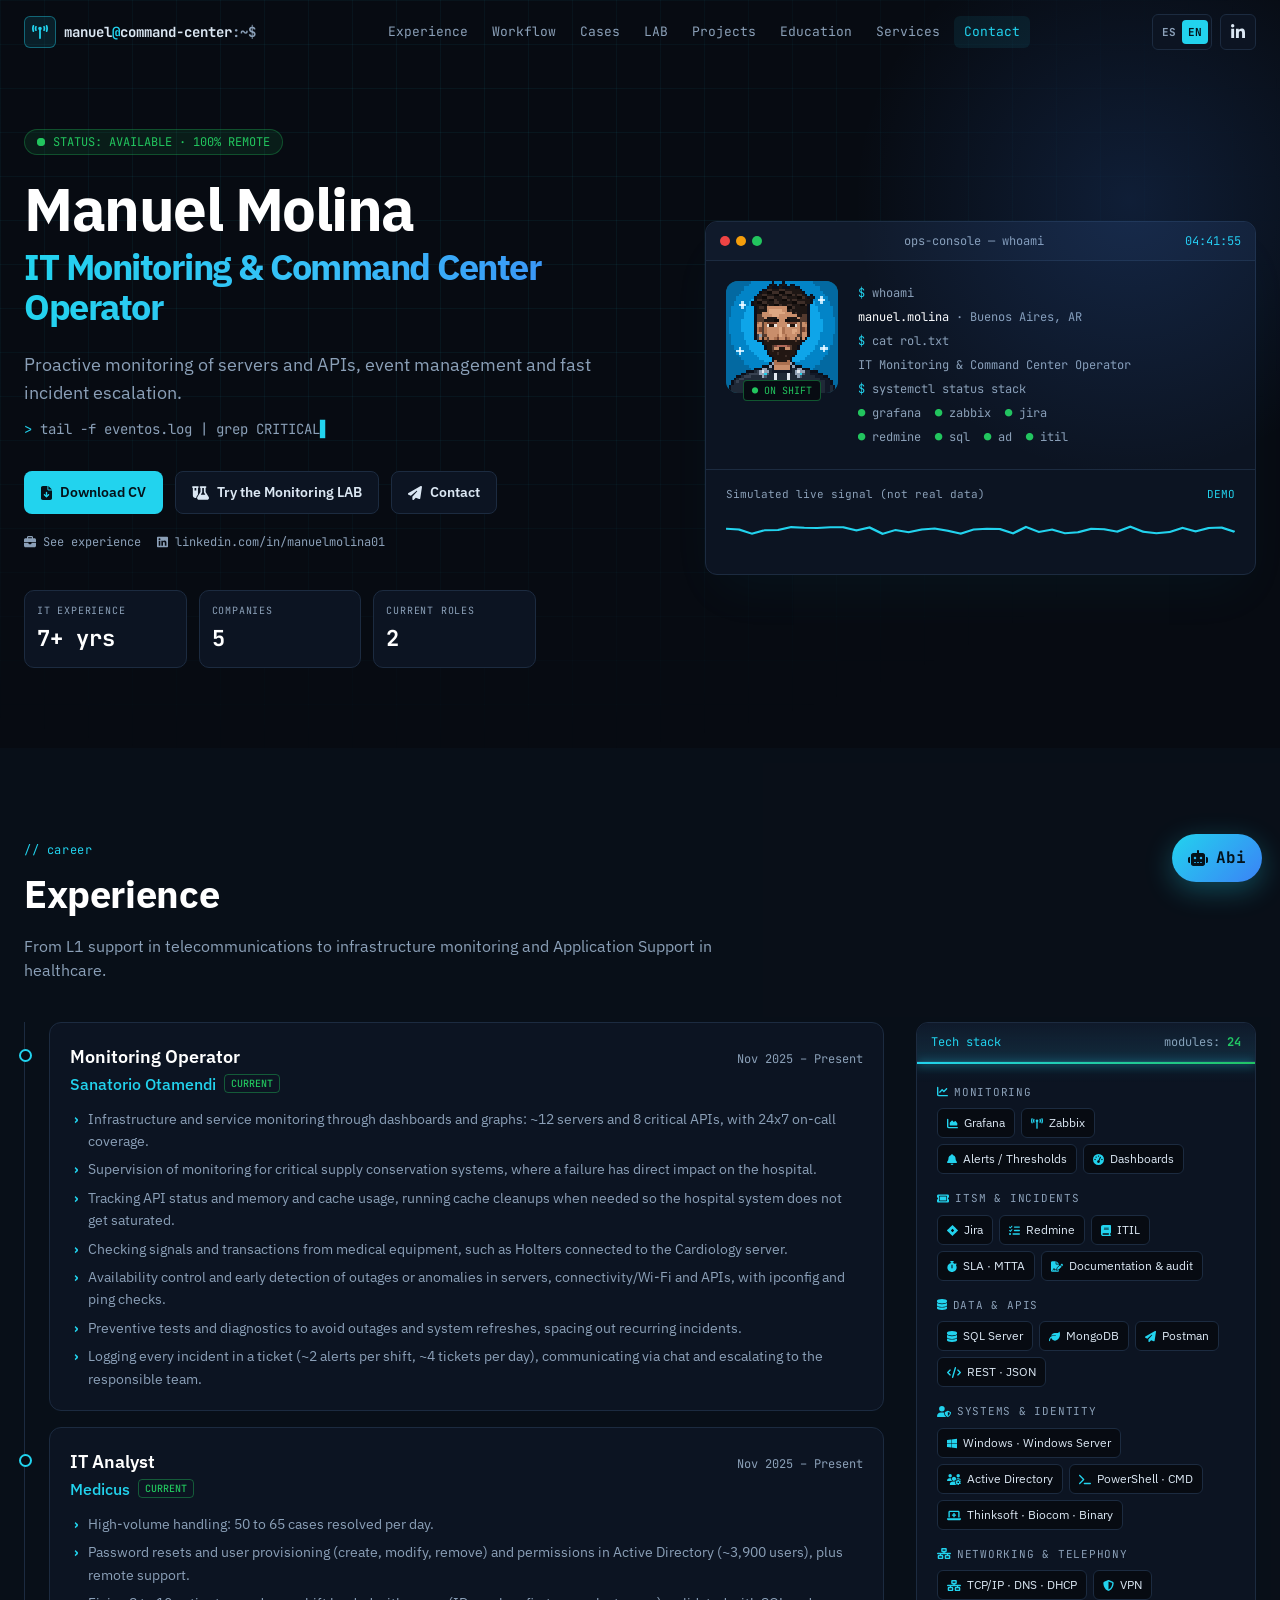
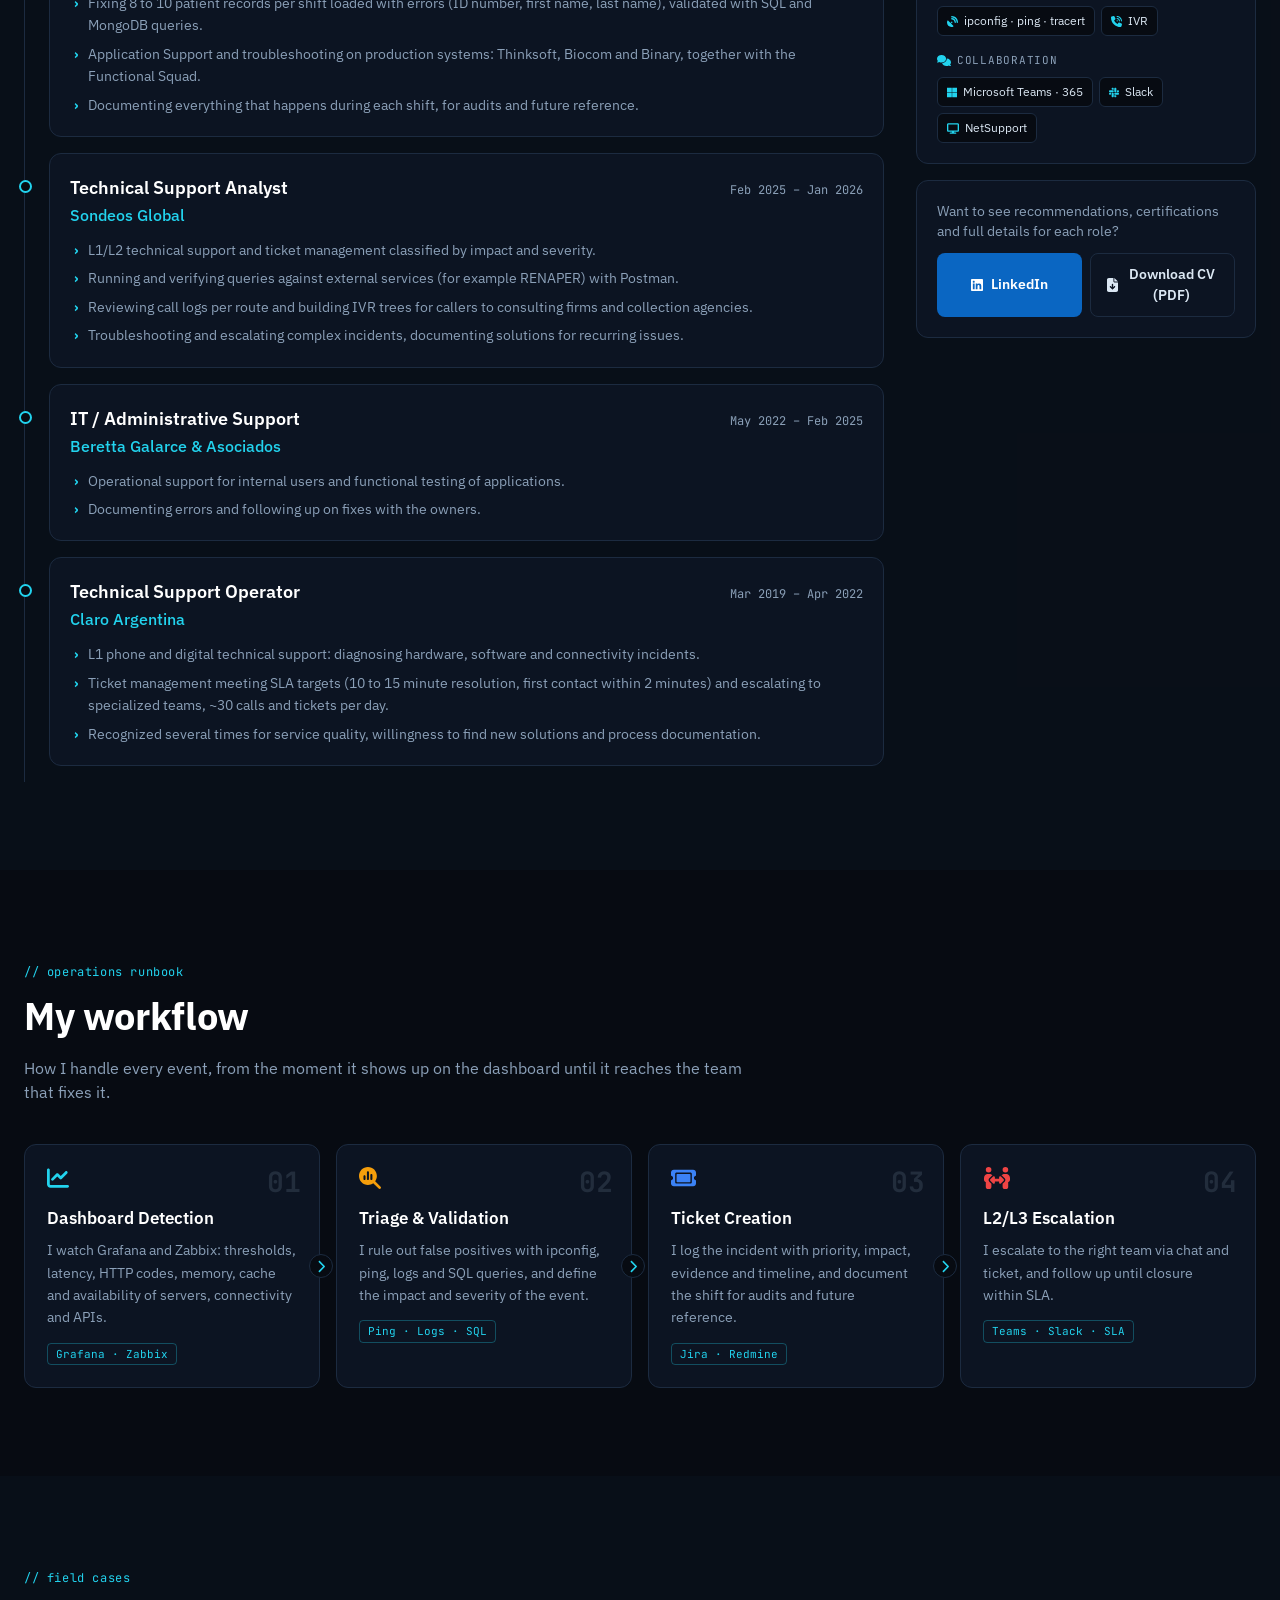
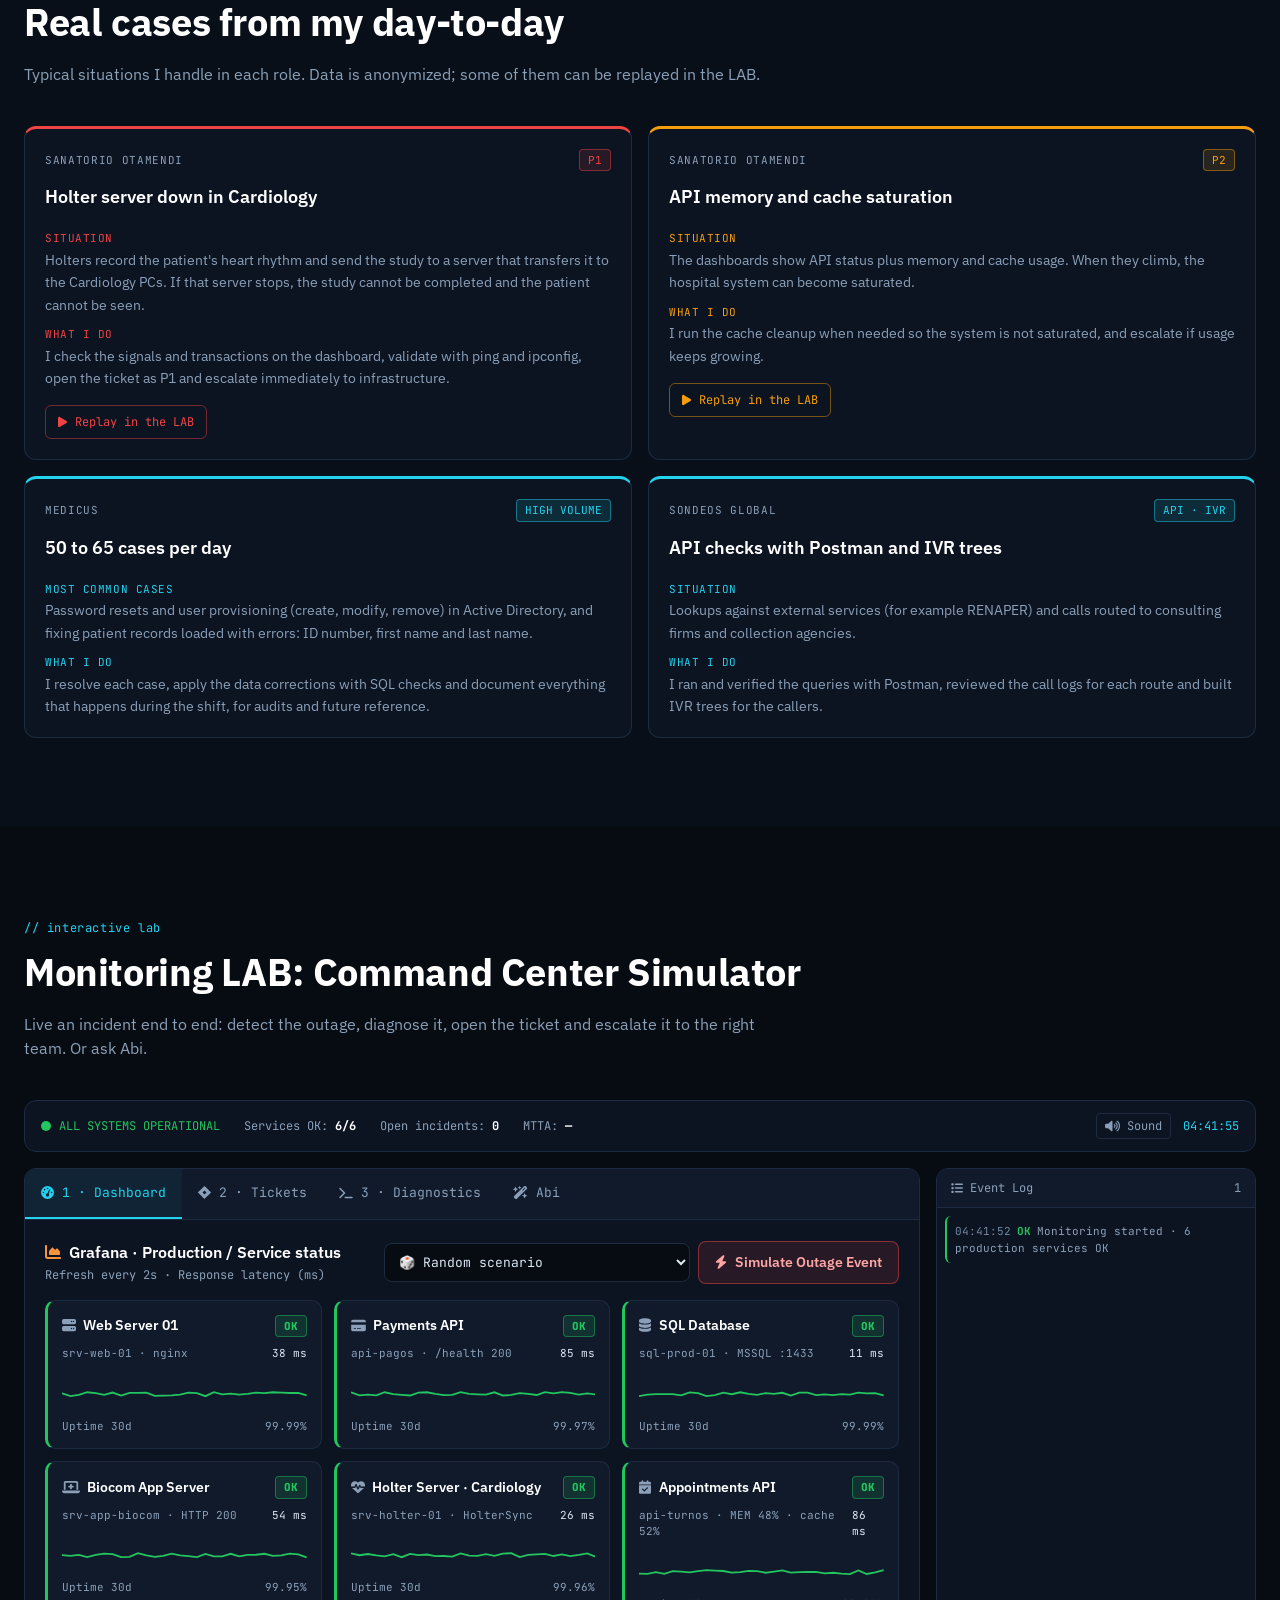
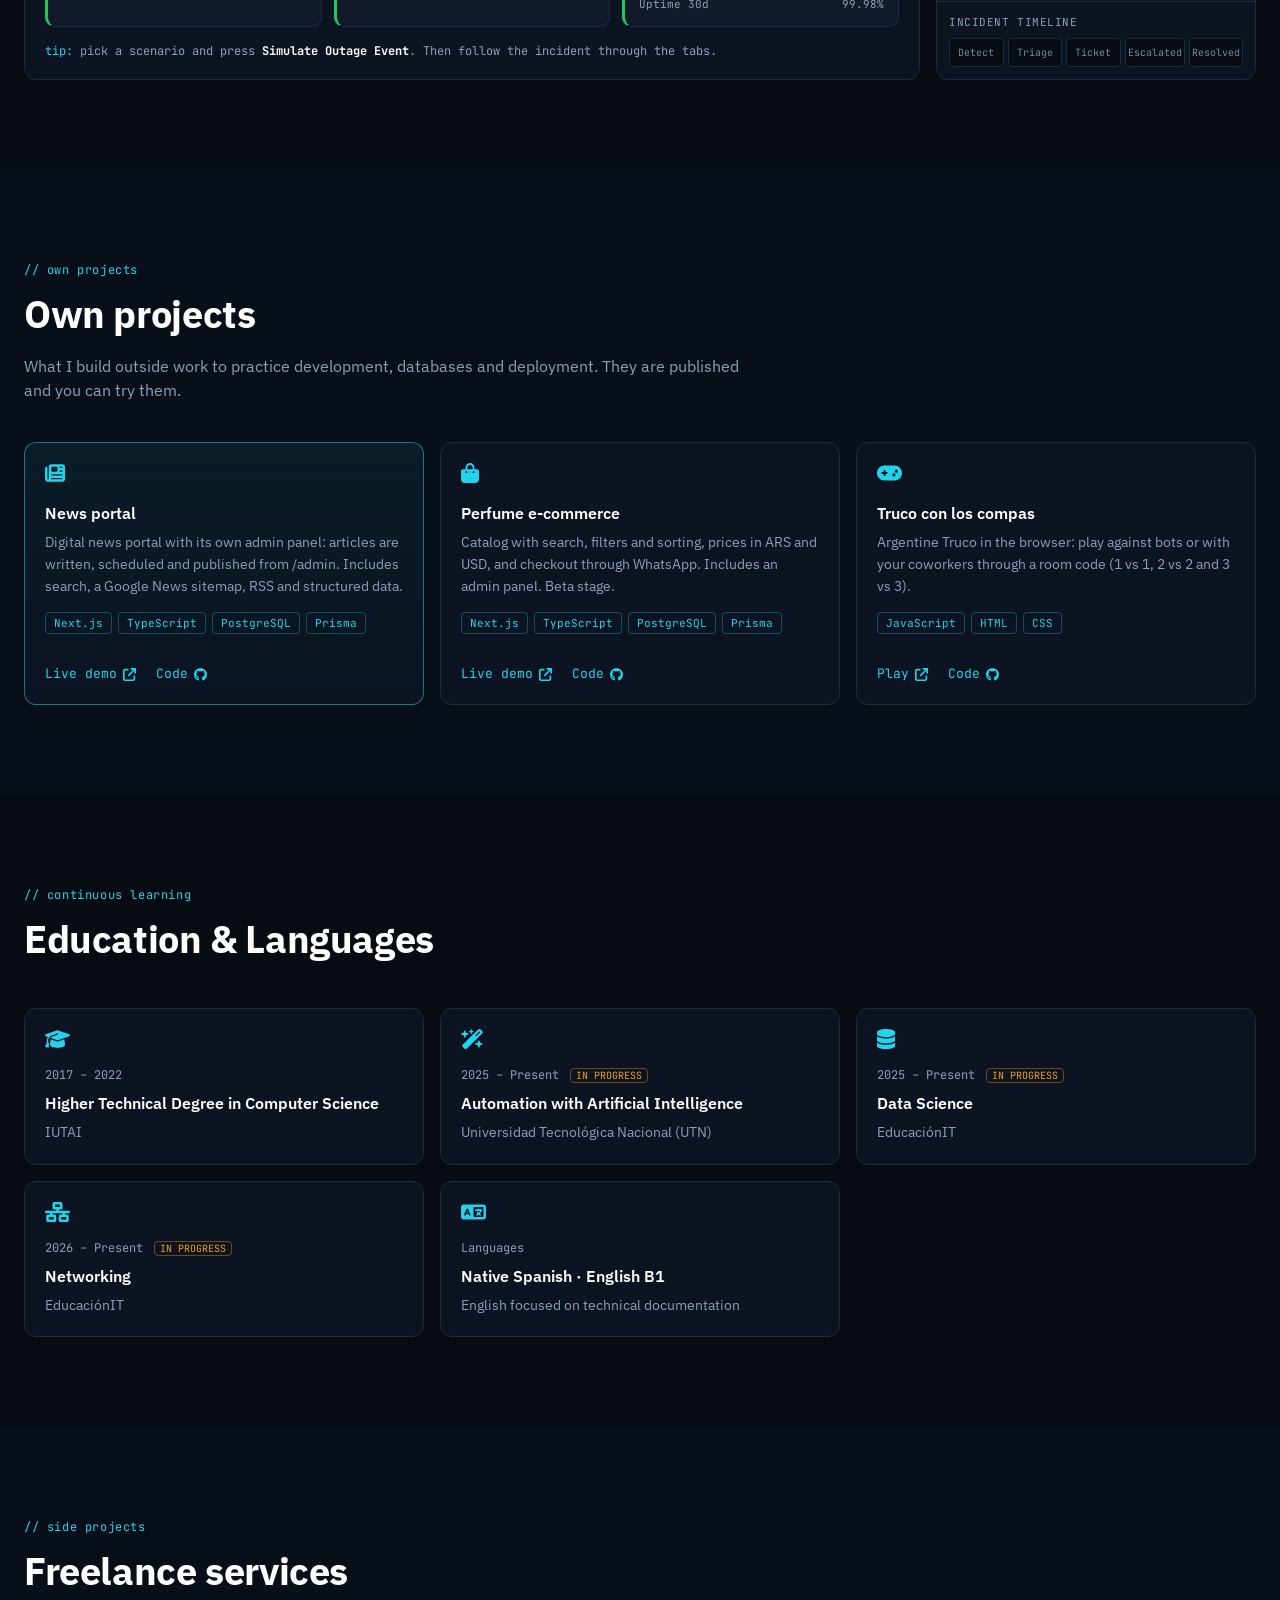
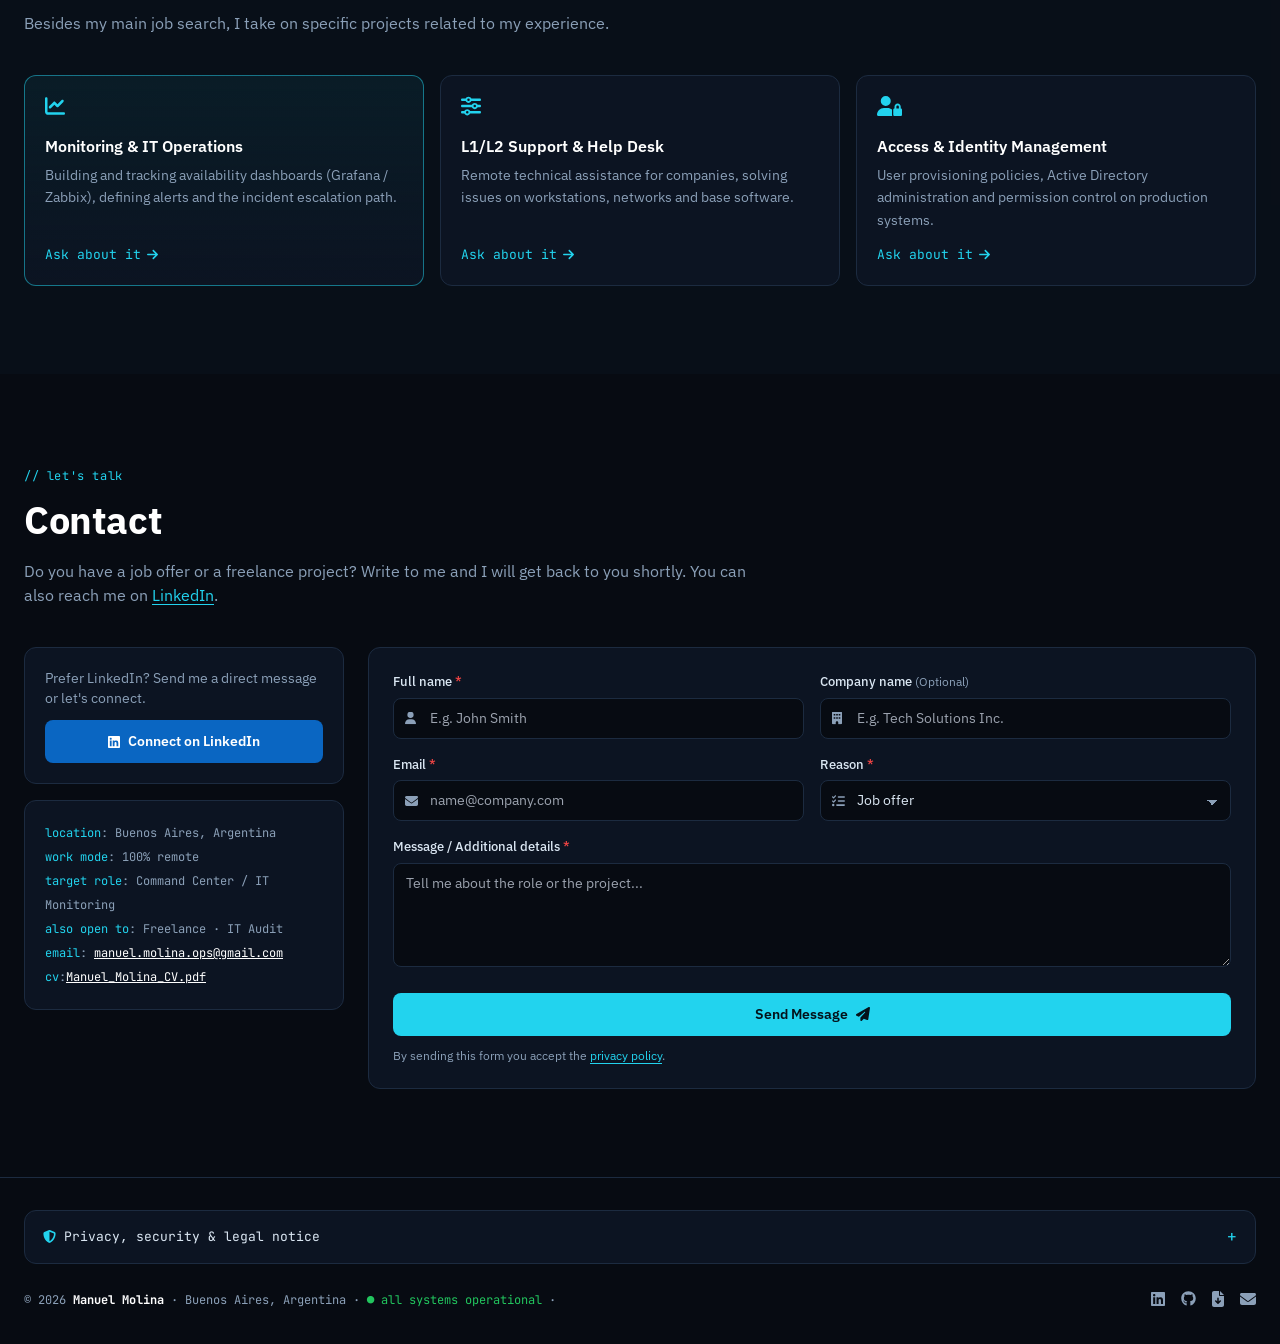
==== commit 90dc4553: "Proyectos propios: nueva sección con 3 proyectos publicados - Sección "Proyectos" (ES/EN) con Portal" ====
--- a/index.html
+++ b/index.html
@@ -44,9 +44,9 @@
   <link href="https://fonts.googleapis.com/css2?family=IBM+Plex+Sans:wght@400;500;600;700&family=JetBrains+Mono:wght@400;500;700&display=swap" rel="stylesheet">
 
   <!-- Tailwind CSS compilado (ver tailwind.config.js) + estilos propios -->
-  <link rel="stylesheet" href="icons.css?v=20261114">
-  <link rel="stylesheet" href="tailwind.css?v=20261114">
-  <link rel="stylesheet" href="style.css?v=20261114">
+  <link rel="stylesheet" href="icons.css?v=20261115">
+  <link rel="stylesheet" href="tailwind.css?v=20261115">
+  <link rel="stylesheet" href="style.css?v=20261115">
 </head>
 <body class="bg-cc-bg text-cc-text font-sans antialiased">
   <a href="#inicio" class="skip-link" data-en="Skip to content">Saltar al contenido</a>
@@ -64,6 +64,7 @@
         <a href="#flujo" class="nav-link" data-en="Workflow">Flujo</a>
         <a href="#casos" class="nav-link" data-en="Cases">Casos</a>
         <a href="#lab" class="nav-link">LAB</a>
+        <a href="#proyectos" class="nav-link" data-en="Projects">Proyectos</a>
         <a href="#formacion" class="nav-link" data-en="Education">Formación</a>
         <a href="#servicios" class="nav-link" data-en="Services">Servicios</a>
         <a href="#contacto" class="nav-link" data-en="Contact">Contacto</a>
@@ -571,8 +572,49 @@
       </div>
     </section>
 
+    <!-- ============ PROYECTOS ============ -->
+    <section id="proyectos" class="section bg-cc-panel/40">
+      <div class="section-head reveal">
+        <span class="eyebrow" data-en="// own projects">// proyectos propios</span>
+        <h2 data-en="Own projects">Proyectos propios</h2>
+        <p data-en="What I build outside work to practice development, databases and deployment. They are published and you can try them.">Lo que construyo fuera del trabajo para practicar desarrollo, bases de datos y despliegue. Están publicados y se pueden probar.</p>
+      </div>
+      <div class="mx-auto grid max-w-7xl gap-4 px-4 sm:px-6 md:grid-cols-3">
+        <article class="service-card highlight reveal">
+          <i class="fa-solid fa-newspaper" aria-hidden="true"></i>
+          <h3 data-en="News portal">Portal de noticias</h3>
+          <p data-en="Digital news portal with its own admin panel: articles are written, scheduled and published from /admin. Includes search, a Google News sitemap, RSS and structured data.">Portal de noticias digital con panel de administración propio: las notas se escriben, programan y publican desde /admin. Incluye buscador, sitemap para Google News, RSS y datos estructurados.</p>
+          <ul class="proj-tags" aria-label="Stack"><li class="flow-tag">Next.js</li><li class="flow-tag">TypeScript</li><li class="flow-tag">PostgreSQL</li><li class="flow-tag">Prisma</li></ul>
+          <div class="proj-links">
+            <a href="https://portal-noticias-zeta.vercel.app" class="service-cta" target="_blank" rel="noopener noreferrer"><span data-en="Live demo">Ver demo</span> <i class="fa-solid fa-arrow-up-right-from-square" aria-hidden="true"></i></a>
+            <a href="https://github.com/ThePantera/portal-noticias" class="service-cta" target="_blank" rel="noopener noreferrer"><span data-en="Code">Código</span> <i class="fa-brands fa-github" aria-hidden="true"></i></a>
+          </div>
+        </article>
+        <article class="service-card reveal">
+          <i class="fa-solid fa-bag-shopping" aria-hidden="true"></i>
+          <h3 data-en="Perfume e-commerce">E-commerce de perfumería</h3>
+          <p data-en="Catalog with search, filters and sorting, prices in ARS and USD, and checkout through WhatsApp. Includes an admin panel. Beta stage.">Catálogo con búsqueda, filtros y orden, precios en ARS y USD, y checkout por WhatsApp. Con panel de administración. En fase beta.</p>
+          <ul class="proj-tags" aria-label="Stack"><li class="flow-tag">Next.js</li><li class="flow-tag">TypeScript</li><li class="flow-tag">PostgreSQL</li><li class="flow-tag">Prisma</li></ul>
+          <div class="proj-links">
+            <a href="https://aura-luxury-beige.vercel.app" class="service-cta" target="_blank" rel="noopener noreferrer"><span data-en="Live demo">Ver demo</span> <i class="fa-solid fa-arrow-up-right-from-square" aria-hidden="true"></i></a>
+            <a href="https://github.com/ThePantera/Aura_Luxury" class="service-cta" target="_blank" rel="noopener noreferrer"><span data-en="Code">Código</span> <i class="fa-brands fa-github" aria-hidden="true"></i></a>
+          </div>
+        </article>
+        <article class="service-card reveal">
+          <i class="fa-solid fa-gamepad" aria-hidden="true"></i>
+          <h3>Truco con los compas</h3>
+          <p data-en="Argentine Truco in the browser: play against bots or with your coworkers through a room code (1 vs 1, 2 vs 2 and 3 vs 3).">Truco argentino en el navegador: se juega contra bots o con los compas de la oficina por código de sala (1 vs 1, 2 vs 2 y 3 vs 3).</p>
+          <ul class="proj-tags" aria-label="Stack"><li class="flow-tag">JavaScript</li><li class="flow-tag">HTML</li><li class="flow-tag">CSS</li></ul>
+          <div class="proj-links">
+            <a href="https://thepantera.github.io/Truco-con-los-compas/" class="service-cta" target="_blank" rel="noopener noreferrer"><span data-en="Play">Jugar</span> <i class="fa-solid fa-arrow-up-right-from-square" aria-hidden="true"></i></a>
+            <a href="https://github.com/ThePantera/Truco-con-los-compas" class="service-cta" target="_blank" rel="noopener noreferrer"><span data-en="Code">Código</span> <i class="fa-brands fa-github" aria-hidden="true"></i></a>
+          </div>
+        </article>
+      </div>
+    </section>
+
     <!-- ============ FORMACIÓN ============ -->
-    <section id="formacion" class="section bg-cc-panel/40">
+    <section id="formacion" class="section">
       <div class="section-head reveal">
         <span class="eyebrow" data-en="// continuous learning">// formación continua</span>
         <h2 data-en="Education &amp; Languages">Educación &amp; Idiomas</h2>
@@ -612,7 +654,7 @@
     </section>
 
     <!-- ============ SERVICIOS ============ -->
-    <section id="servicios" class="section">
+    <section id="servicios" class="section bg-cc-panel/40">
       <div class="section-head reveal">
         <span class="eyebrow" data-en="// side projects">// proyectos puntuales</span>
         <h2 data-en="Freelance services">Servicios freelance</h2>
@@ -641,7 +683,7 @@
     </section>
 
     <!-- ============ CONTACTO ============ -->
-    <section id="contacto" class="section bg-cc-panel/40">
+    <section id="contacto" class="section">
       <div class="section-head reveal">
         <span class="eyebrow" data-en="// let's talk">// iniciemos conversación</span>
         <h2 data-en="Contact">Contacto</h2>
@@ -782,6 +824,6 @@
   <a href="#inicio" class="back-to-top" id="backToTop" aria-label="Volver arriba"><i class="fa-solid fa-arrow-up" aria-hidden="true"></i></a>
   <div id="alertFlash" class="alert-flash" aria-hidden="true"></div>
 
-  <script src="script.js?v=20261114" defer></script>
+  <script src="script.js?v=20261115" defer></script>
 </body>
 </html>
--- a/icons.css
+++ b/icons.css
@@ -84,3 +84,7 @@
 .fa-volume-xmark { --fa: url("data:image/svg+xml,%3Csvg xmlns='http://www.w3.org/2000/svg' viewBox='0 0 576 512'%3E%3Cpath d='M301.1 34.8C312.6 40 320 51.4 320 64V448c0 12.6-7.4 24-18.9 29.2s-25 3.1-34.4-5.3L131.8 352H64c-35.3 0-64-28.7-64-64V224c0-35.3 28.7-64 64-64h67.8L266.7 40.1c9.4-8.4 22.9-10.4 34.4-5.3zM425 167l55 55 55-55c9.4-9.4 24.6-9.4 33.9 0s9.4 24.6 0 33.9l-55 55 55 55c9.4 9.4 9.4 24.6 0 33.9s-24.6 9.4-33.9 0l-55-55-55 55c-9.4 9.4-24.6 9.4-33.9 0s-9.4-24.6 0-33.9l55-55-55-55c-9.4-9.4-9.4-24.6 0-33.9s24.6-9.4 33.9 0z'/%3E%3C/svg%3E"); width: 1.125em; }
 .fa-wand-magic-sparkles { --fa: url("data:image/svg+xml,%3Csvg xmlns='http://www.w3.org/2000/svg' viewBox='0 0 576 512'%3E%3Cpath d='M234.7 42.7L197 56.8c-3 1.1-5 4-5 7.2s2 6.1 5 7.2l37.7 14.1L248.8 123c1.1 3 4 5 7.2 5s6.1-2 7.2-5l14.1-37.7L315 71.2c3-1.1 5-4 5-7.2s-2-6.1-5-7.2L277.3 42.7 263.2 5c-1.1-3-4-5-7.2-5s-6.1 2-7.2 5L234.7 42.7zM46.1 395.4c-18.7 18.7-18.7 49.1 0 67.9l34.6 34.6c18.7 18.7 49.1 18.7 67.9 0L529.9 116.5c18.7-18.7 18.7-49.1 0-67.9L495.3 14.1c-18.7-18.7-49.1-18.7-67.9 0L46.1 395.4zM484.6 82.6l-105 105-23.3-23.3 105-105 23.3 23.3zM7.5 117.2C3 118.9 0 123.2 0 128s3 9.1 7.5 10.8L64 160l21.2 56.5c1.7 4.5 6 7.5 10.8 7.5s9.1-3 10.8-7.5L128 160l56.5-21.2c4.5-1.7 7.5-6 7.5-10.8s-3-9.1-7.5-10.8L128 96 106.8 39.5C105.1 35 100.8 32 96 32s-9.1 3-10.8 7.5L64 96 7.5 117.2zm352 256c-4.5 1.7-7.5 6-7.5 10.8s3 9.1 7.5 10.8L416 416l21.2 56.5c1.7 4.5 6 7.5 10.8 7.5s9.1-3 10.8-7.5L480 416l56.5-21.2c4.5-1.7 7.5-6 7.5-10.8s-3-9.1-7.5-10.8L480 352l-21.2-56.5c-1.7-4.5-6-7.5-10.8-7.5s-9.1 3-10.8 7.5L416 352l-56.5 21.2z'/%3E%3C/svg%3E"); width: 1.125em; }
 .fa-xmark { --fa: url("data:image/svg+xml,%3Csvg xmlns='http://www.w3.org/2000/svg' viewBox='0 0 384 512'%3E%3Cpath d='M342.6 150.6c12.5-12.5 12.5-32.8 0-45.3s-32.8-12.5-45.3 0L192 210.7 86.6 105.4c-12.5-12.5-32.8-12.5-45.3 0s-12.5 32.8 0 45.3L146.7 256 41.4 361.4c-12.5 12.5-12.5 32.8 0 45.3s32.8 12.5 45.3 0L192 301.3 297.4 406.6c12.5 12.5 32.8 12.5 45.3 0s12.5-32.8 0-45.3L237.3 256 342.6 150.6z'/%3E%3C/svg%3E"); width: .75em; }
+.fa-newspaper { --fa: url("data:image/svg+xml,%3Csvg xmlns='http://www.w3.org/2000/svg' viewBox='0 0 512 512'%3E%3Cpath d='M96 96c0-35.3 28.7-64 64-64H448c35.3 0 64 28.7 64 64V416c0 35.3-28.7 64-64 64H80c-44.2 0-80-35.8-80-80V128c0-17.7 14.3-32 32-32s32 14.3 32 32V400c0 8.8 7.2 16 16 16s16-7.2 16-16V96zm64 24v80c0 13.3 10.7 24 24 24H296c13.3 0 24-10.7 24-24V120c0-13.3-10.7-24-24-24H184c-13.3 0-24 10.7-24 24zm208-8c0 8.8 7.2 16 16 16h48c8.8 0 16-7.2 16-16s-7.2-16-16-16H384c-8.8 0-16 7.2-16 16zm0 96c0 8.8 7.2 16 16 16h48c8.8 0 16-7.2 16-16s-7.2-16-16-16H384c-8.8 0-16 7.2-16 16zM160 304c0 8.8 7.2 16 16 16H432c8.8 0 16-7.2 16-16s-7.2-16-16-16H176c-8.8 0-16 7.2-16 16zm0 96c0 8.8 7.2 16 16 16H432c8.8 0 16-7.2 16-16s-7.2-16-16-16H176c-8.8 0-16 7.2-16 16z'/%3E%3C/svg%3E"); width: 1em; }
+.fa-bag-shopping { --fa: url("data:image/svg+xml,%3Csvg xmlns='http://www.w3.org/2000/svg' viewBox='0 0 448 512'%3E%3Cpath d='M160 112c0-35.3 28.7-64 64-64s64 28.7 64 64v48H160V112zm-48 48H48c-26.5 0-48 21.5-48 48V416c0 53 43 96 96 96H352c53 0 96-43 96-96V208c0-26.5-21.5-48-48-48H336V112C336 50.1 285.9 0 224 0S112 50.1 112 112v48zm24 48a24 24 0 1 1 0 48 24 24 0 1 1 0-48zm152 24a24 24 0 1 1 48 0 24 24 0 1 1 -48 0z'/%3E%3C/svg%3E"); width: .875em; }
+.fa-gamepad { --fa: url("data:image/svg+xml,%3Csvg xmlns='http://www.w3.org/2000/svg' viewBox='0 0 640 512'%3E%3Cpath d='M192 64C86 64 0 150 0 256S86 448 192 448H448c106 0 192-86 192-192s-86-192-192-192H192zM496 168a40 40 0 1 1 0 80 40 40 0 1 1 0-80zM392 304a40 40 0 1 1 80 0 40 40 0 1 1 -80 0zM168 200c0-13.3 10.7-24 24-24s24 10.7 24 24v32h32c13.3 0 24 10.7 24 24s-10.7 24-24 24H216v32c0 13.3-10.7 24-24 24s-24-10.7-24-24V280H136c-13.3 0-24-10.7-24-24s10.7-24 24-24h32V200z'/%3E%3C/svg%3E"); width: 1.25em; }
+.fa-arrow-up-right-from-square { --fa: url("data:image/svg+xml,%3Csvg xmlns='http://www.w3.org/2000/svg' viewBox='0 0 512 512'%3E%3Cpath d='M320 0c-17.7 0-32 14.3-32 32s14.3 32 32 32h82.7L201.4 265.4c-12.5 12.5-12.5 32.8 0 45.3s32.8 12.5 45.3 0L448 109.3V192c0 17.7 14.3 32 32 32s32-14.3 32-32V32c0-17.7-14.3-32-32-32H320zM80 32C35.8 32 0 67.8 0 112V432c0 44.2 35.8 80 80 80H400c44.2 0 80-35.8 80-80V320c0-17.7-14.3-32-32-32s-32 14.3-32 32V432c0 8.8-7.2 16-16 16H80c-8.8 0-16-7.2-16-16V112c0-8.8 7.2-16 16-16H192c17.7 0 32-14.3 32-32s-14.3-32-32-32H80z'/%3E%3C/svg%3E"); width: 1em; }
--- a/style.css
+++ b/style.css
@@ -303,6 +303,13 @@
 .service-cta { margin-top: auto; padding-top: 14px; font-family: var(--mono); font-size: 13px; color: var(--cyan); display: inline-flex; gap: 6px; align-items: center; }
 .service-cta:hover { color: #fff; }
 
+/* Proyectos propios: etiquetas de stack y enlaces al pie de la tarjeta */
+.proj-tags { display: flex; flex-wrap: wrap; gap: 6px; margin-top: 14px; list-style: none; padding: 0; }
+.proj-tags .flow-tag { margin-top: 0; }
+.proj-links { display: flex; flex-wrap: wrap; gap: 6px 20px; margin-top: auto; }
+.proj-links .service-cta { margin-top: 0; }
+.proj-tags + .proj-links { padding-top: 16px; }
+
 /* ---------- Formulario de contacto ---------- */
 .contact-form label { display: block; font-size: 13px; color: var(--text); font-weight: 500; margin-bottom: 6px; }
 .required { color: var(--crit); }
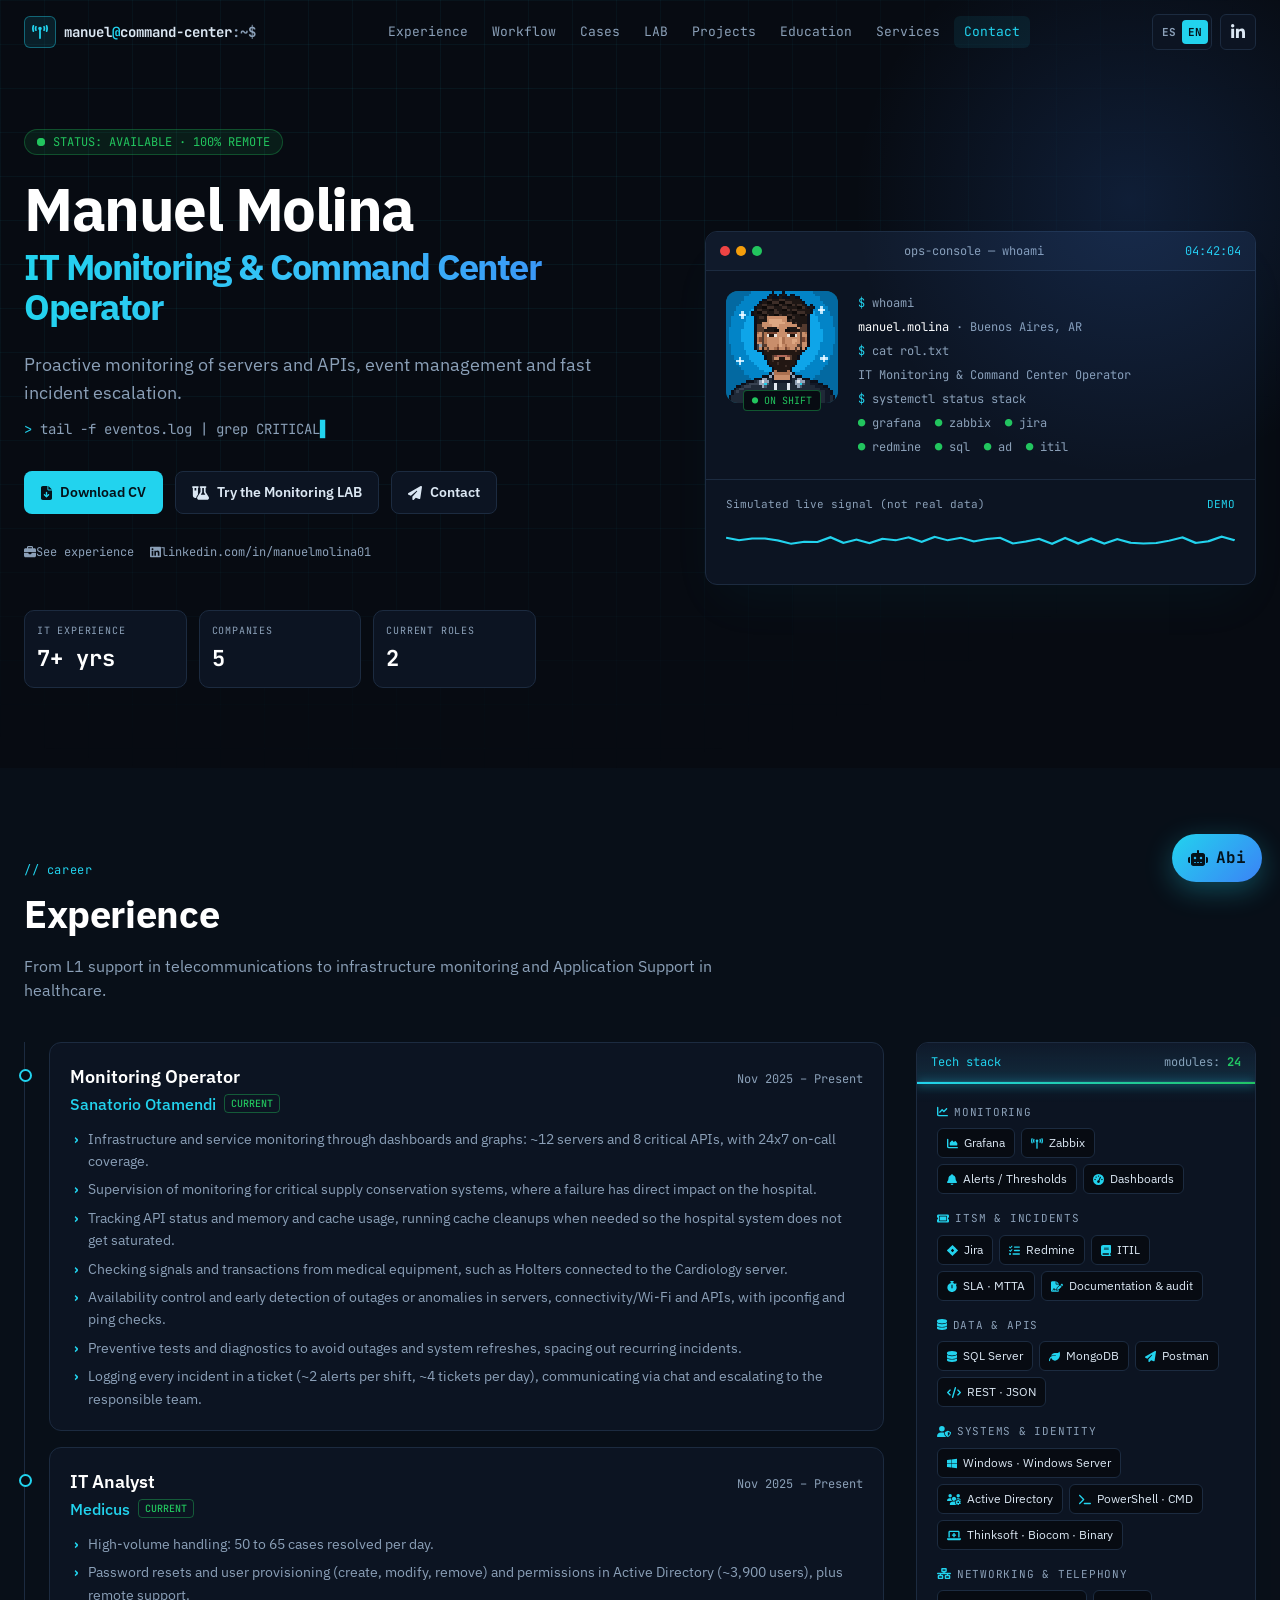
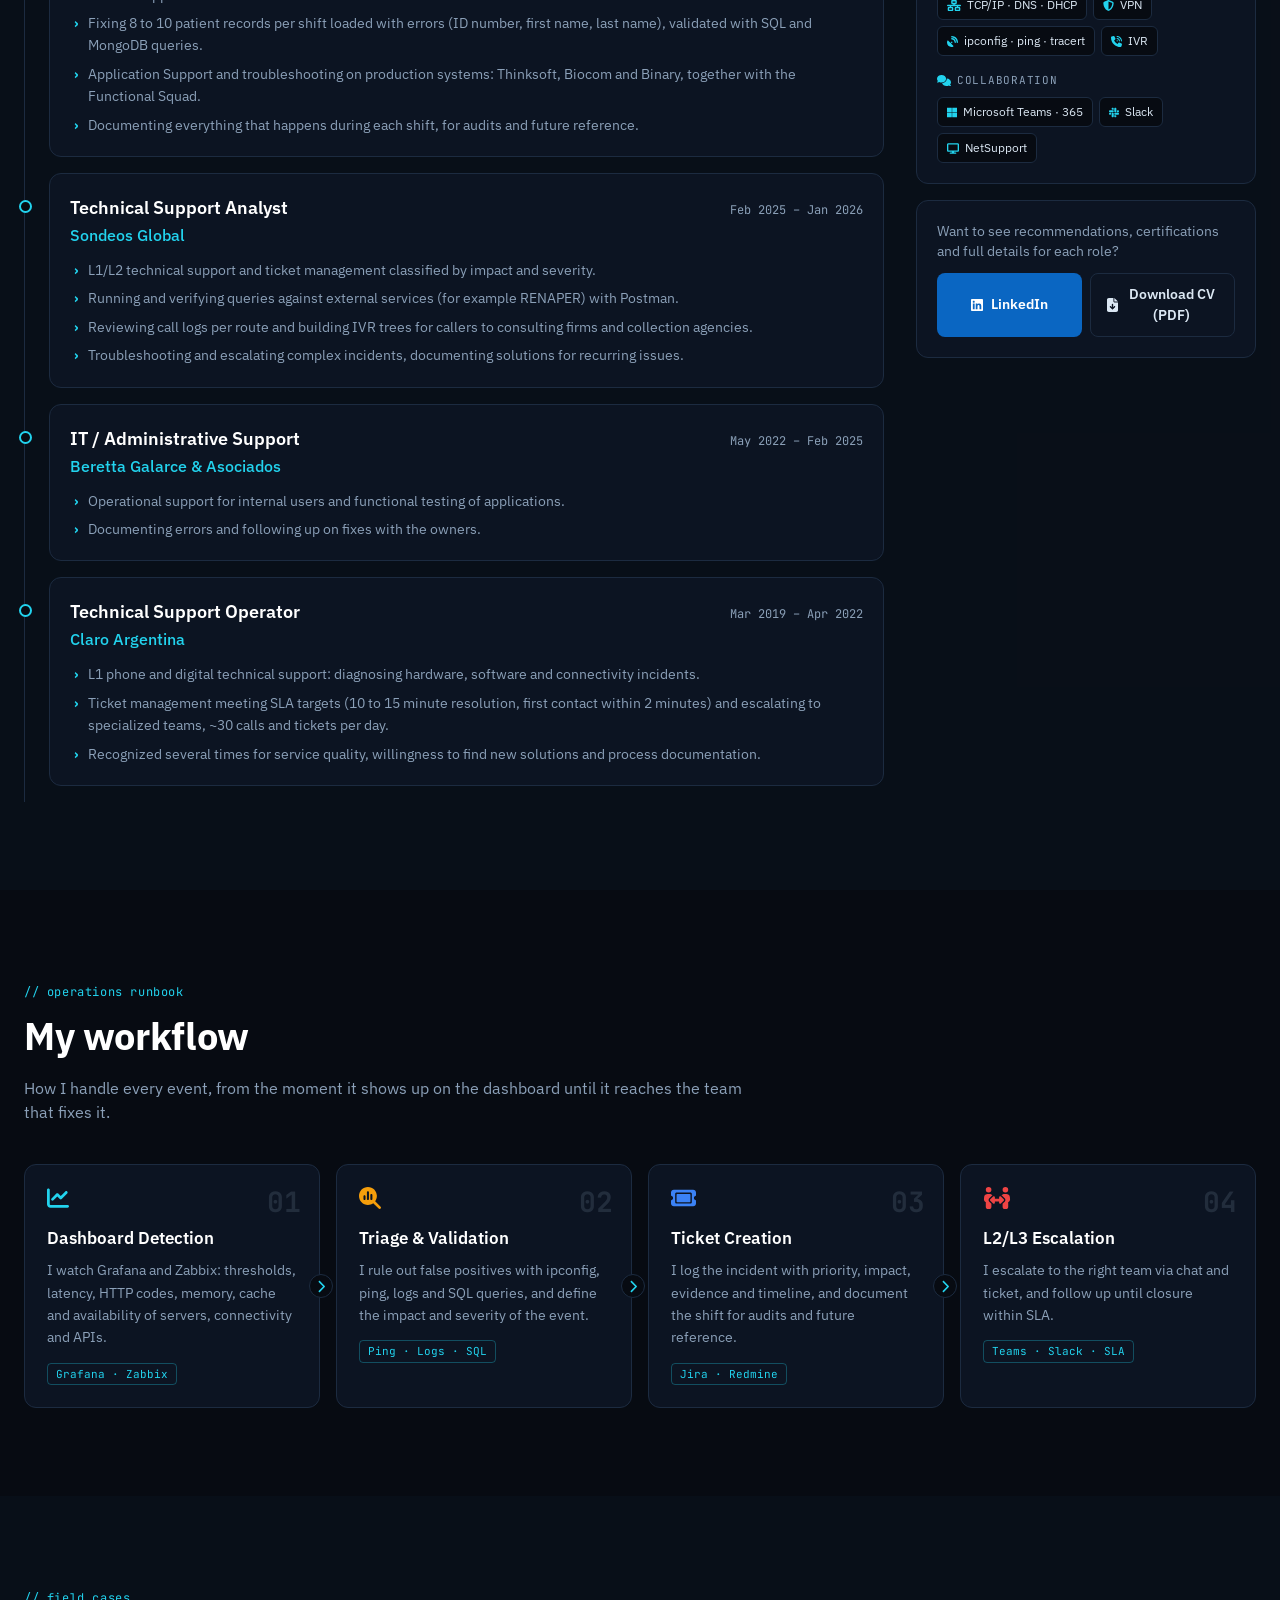
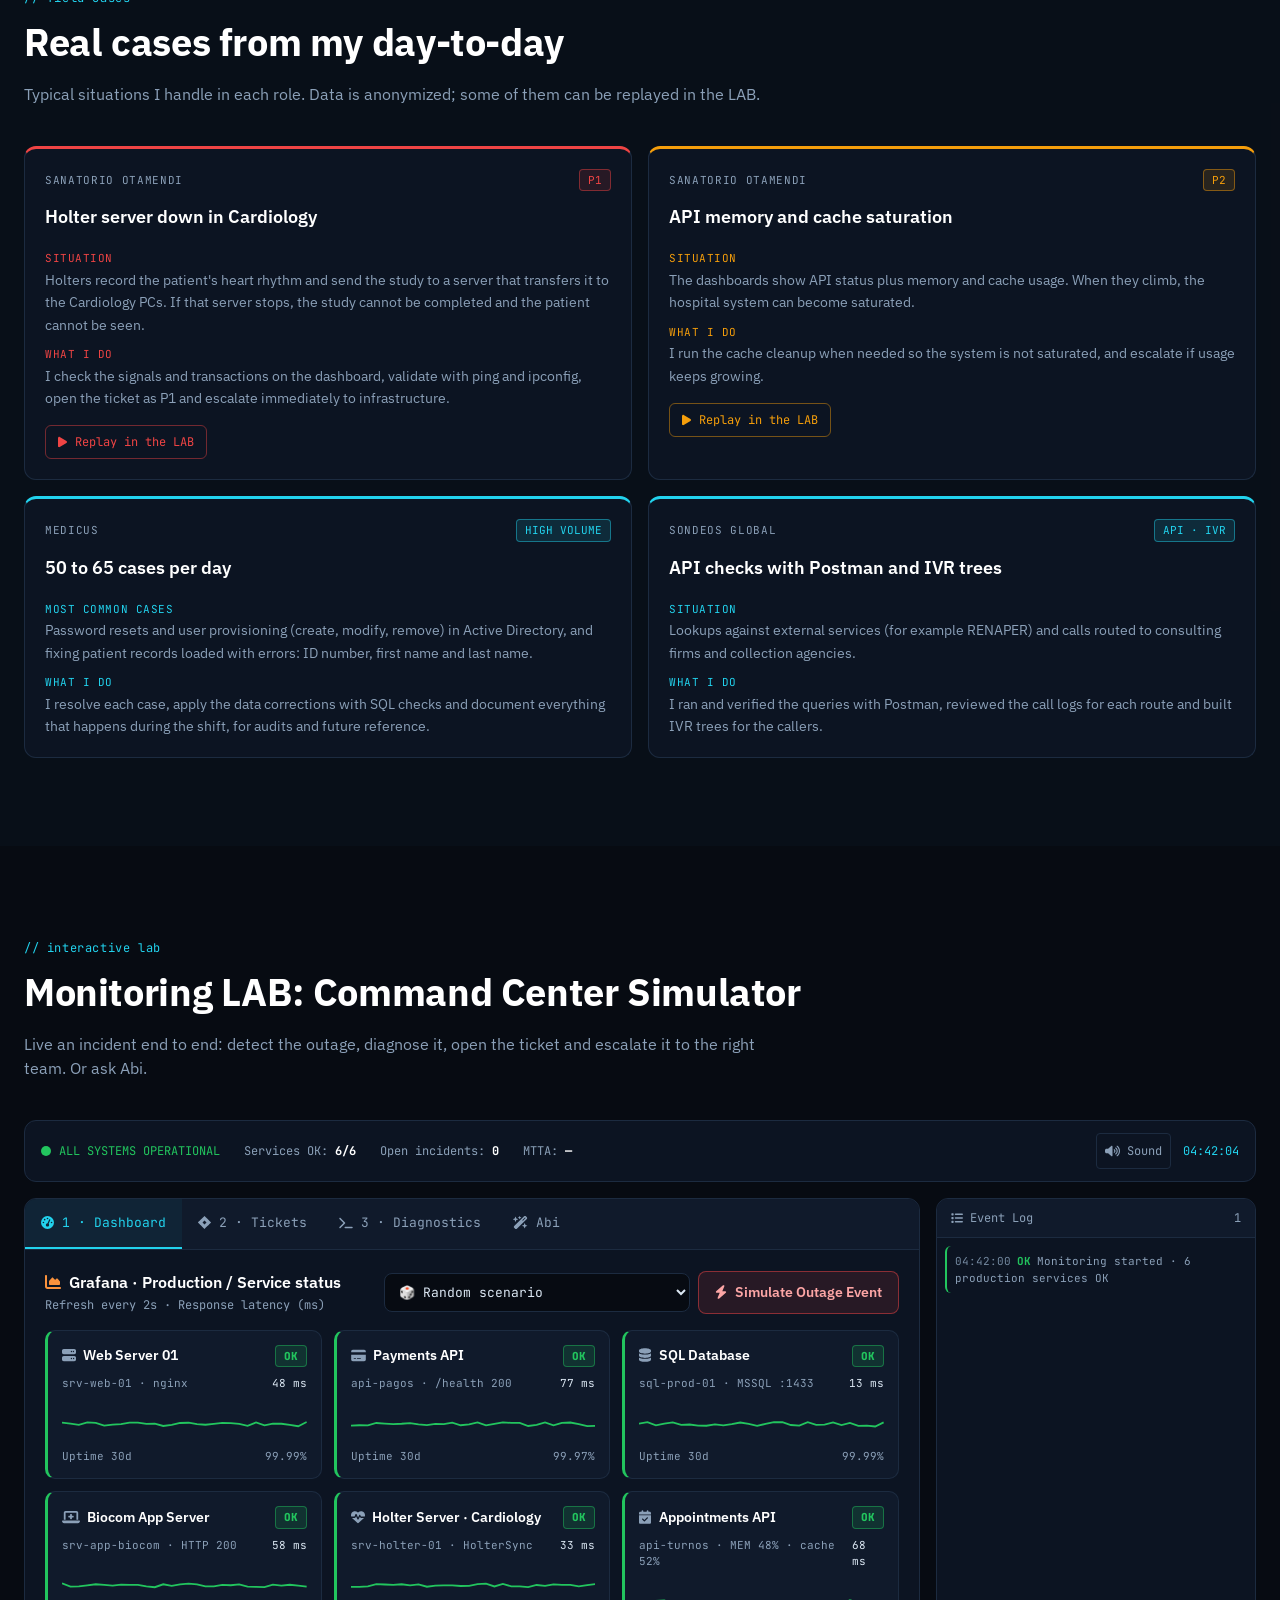
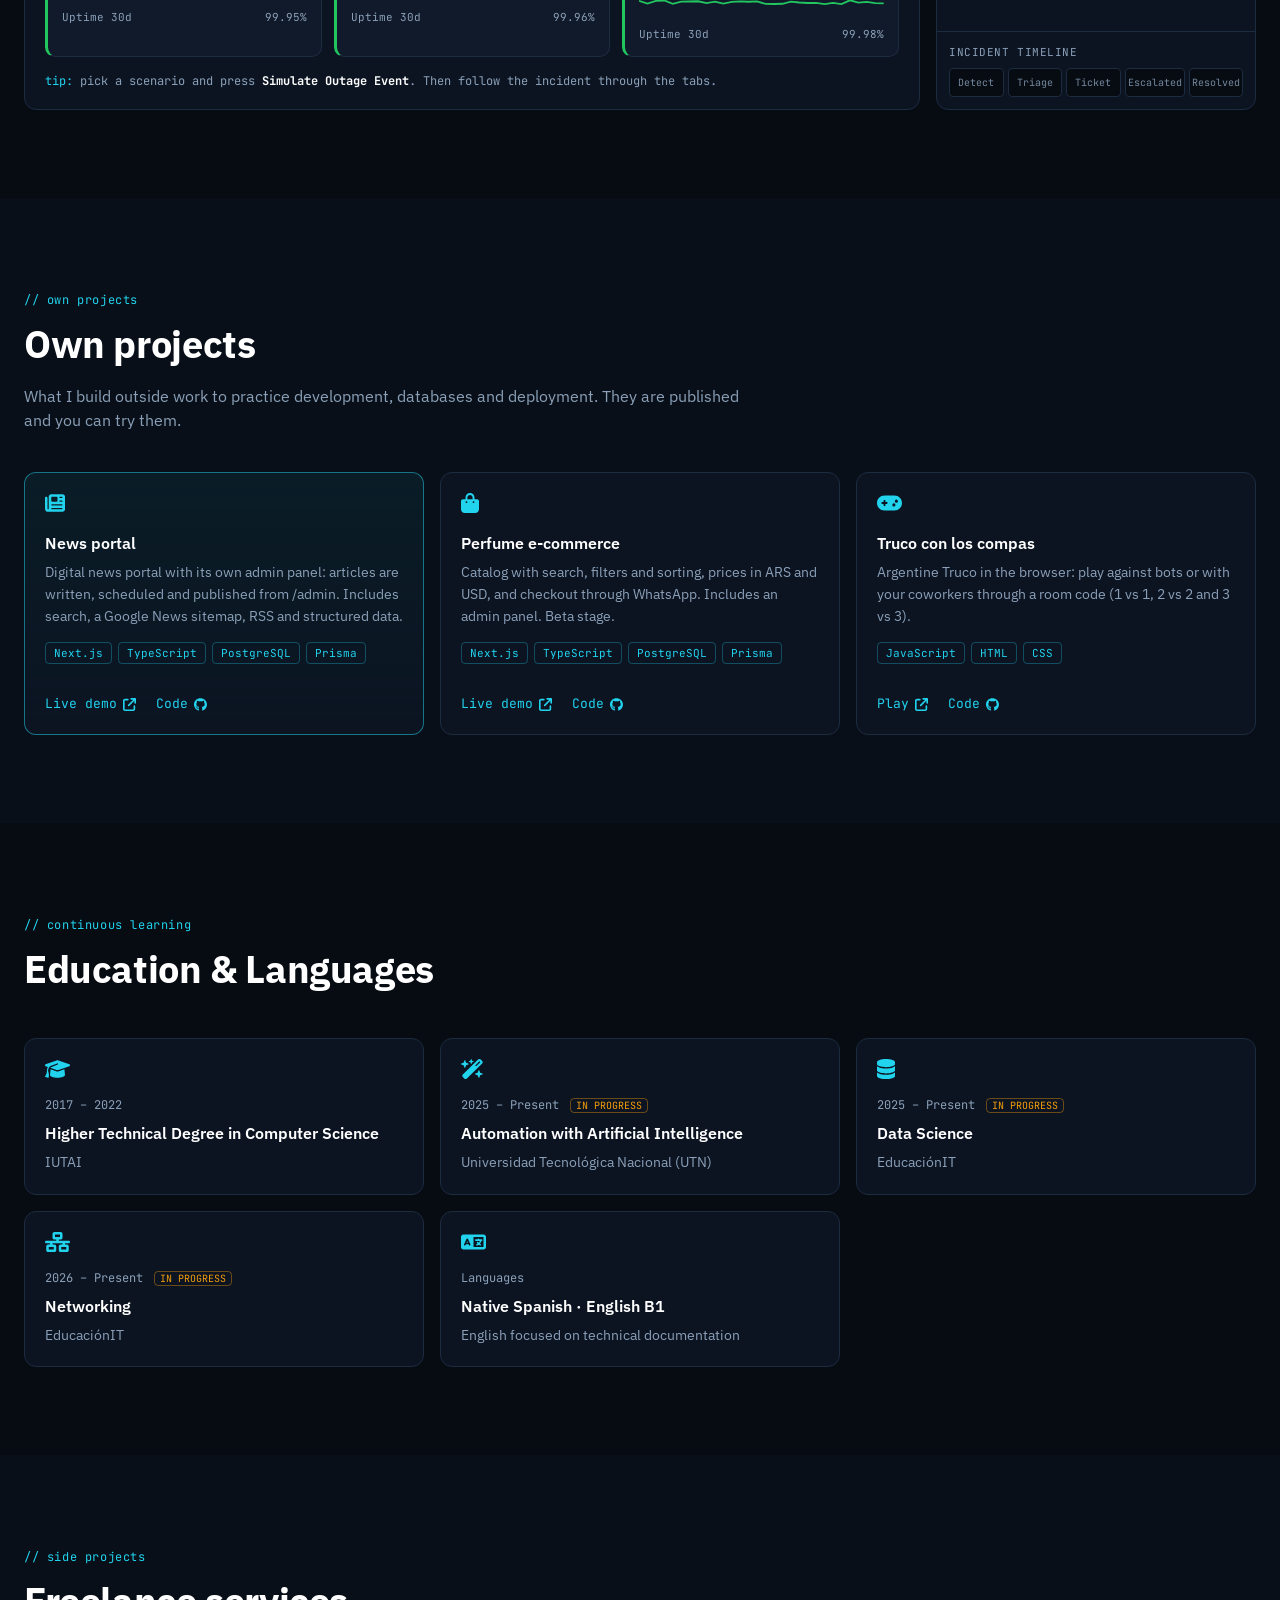
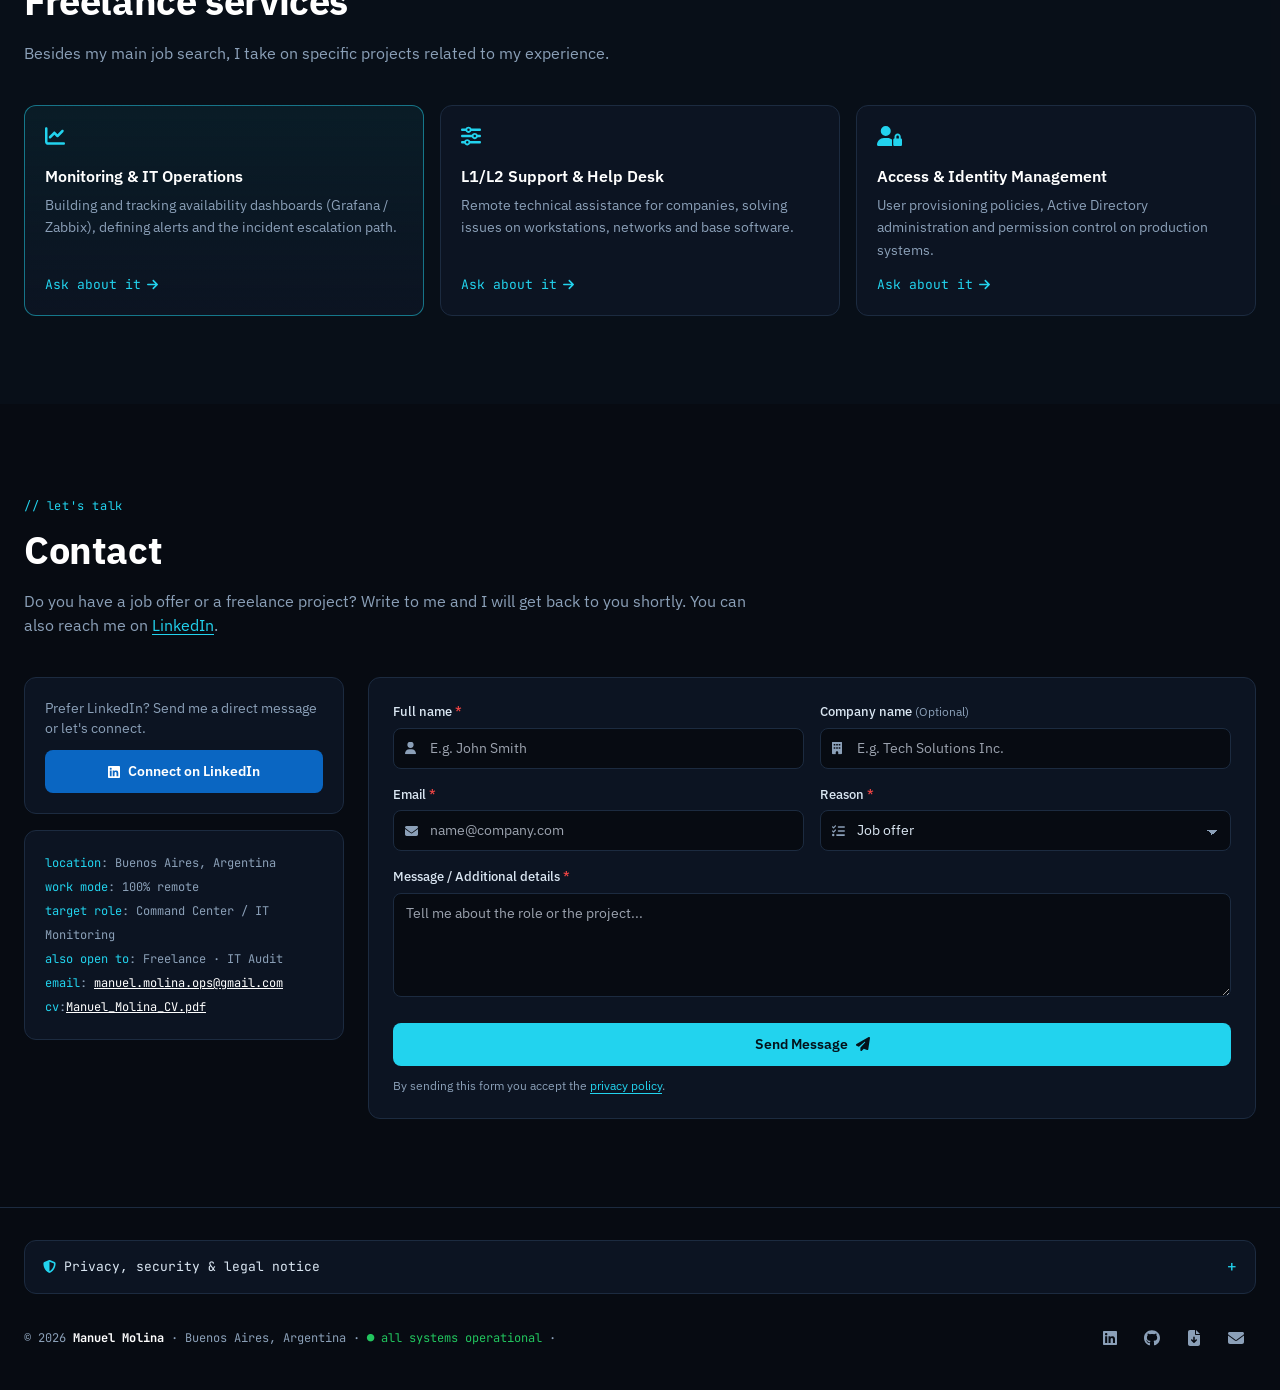
==== commit cedfd6e6: "Accesibilidad móvil: objetivos táctiles más grandes - Íconos del footer pasan de ~14x24 px a 40x40 p" ====
--- a/index.html
+++ b/index.html
@@ -44,9 +44,9 @@
   <link href="https://fonts.googleapis.com/css2?family=IBM+Plex+Sans:wght@400;500;600;700&family=JetBrains+Mono:wght@400;500;700&display=swap" rel="stylesheet">
 
   <!-- Tailwind CSS compilado (ver tailwind.config.js) + estilos propios -->
-  <link rel="stylesheet" href="icons.css?v=20261115">
-  <link rel="stylesheet" href="tailwind.css?v=20261115">
-  <link rel="stylesheet" href="style.css?v=20261115">
+  <link rel="stylesheet" href="icons.css?v=20261116">
+  <link rel="stylesheet" href="tailwind.css?v=20261116">
+  <link rel="stylesheet" href="style.css?v=20261116">
 </head>
 <body class="bg-cc-bg text-cc-text font-sans antialiased">
   <a href="#inicio" class="skip-link" data-en="Skip to content">Saltar al contenido</a>
@@ -111,8 +111,8 @@
             <a href="#contacto" class="btn-ghost"><i class="fa-solid fa-paper-plane" aria-hidden="true"></i> <span data-en="Contact">Contacto</span></a>
           </div>
           <div class="mt-5 flex flex-wrap gap-4 font-mono text-xs text-cc-muted">
-            <a href="#experiencia" class="hover:text-cc-cyan"><i class="fa-solid fa-briefcase" aria-hidden="true"></i> <span data-en="See experience">Ver experiencia</span></a>
-            <a href="https://www.linkedin.com/in/manuelmolina01" target="_blank" rel="noopener noreferrer" class="hover:text-cc-cyan"><i class="fa-brands fa-linkedin" aria-hidden="true"></i> linkedin.com/in/manuelmolina01</a>
+            <a href="#experiencia" class="tap hover:text-cc-cyan"><i class="fa-solid fa-briefcase" aria-hidden="true"></i> <span data-en="See experience">Ver experiencia</span></a>
+            <a href="https://www.linkedin.com/in/manuelmolina01" target="_blank" rel="noopener noreferrer" class="tap hover:text-cc-cyan"><i class="fa-brands fa-linkedin" aria-hidden="true"></i> linkedin.com/in/manuelmolina01</a>
           </div>
 
           <dl class="mt-10 grid max-w-lg grid-cols-3 gap-3">
@@ -824,6 +824,6 @@
   <a href="#inicio" class="back-to-top" id="backToTop" aria-label="Volver arriba"><i class="fa-solid fa-arrow-up" aria-hidden="true"></i></a>
   <div id="alertFlash" class="alert-flash" aria-hidden="true"></div>
 
-  <script src="script.js?v=20261115" defer></script>
+  <script src="script.js?v=20261116" defer></script>
 </body>
 </html>
--- a/style.css
+++ b/style.css
@@ -405,3 +405,9 @@
 .policies-body h3 { color: #fff; font-size: 14px; font-weight: 600; margin: 12px 0 4px; }
 .policies-body p { color: var(--muted); font-size: 13px; line-height: 1.6; }
 .policies-date { font-family: var(--mono); font-size: 11px !important; grid-column: 1 / -1; }
+
+/* Objetivos táctiles: enlaces sueltos y botones chicos de al menos ~36-40 px */
+.tap { display: inline-flex; align-items: center; min-height: 36px; }
+footer .text-base { gap: 2px; }
+footer .text-base a { display: inline-grid; place-items: center; min-width: 40px; min-height: 40px; }
+#soundToggle { min-height: 36px; }
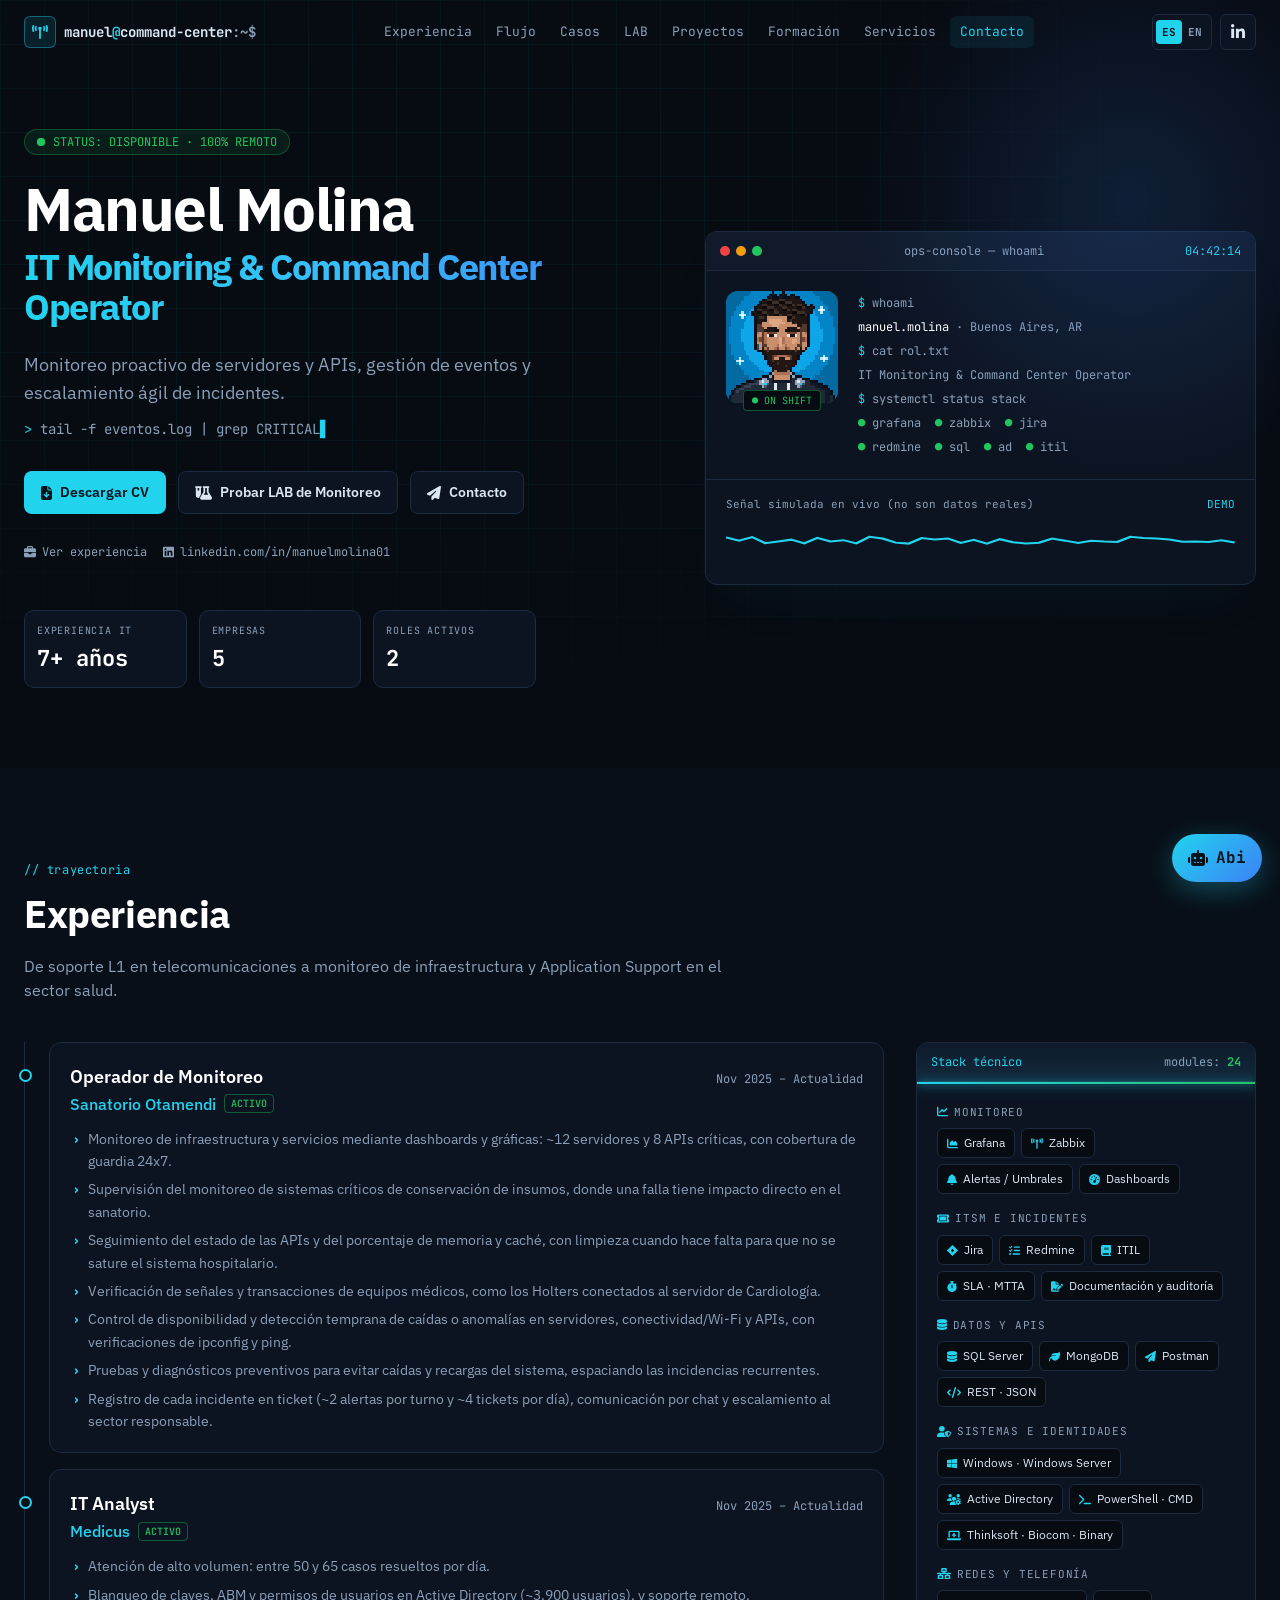
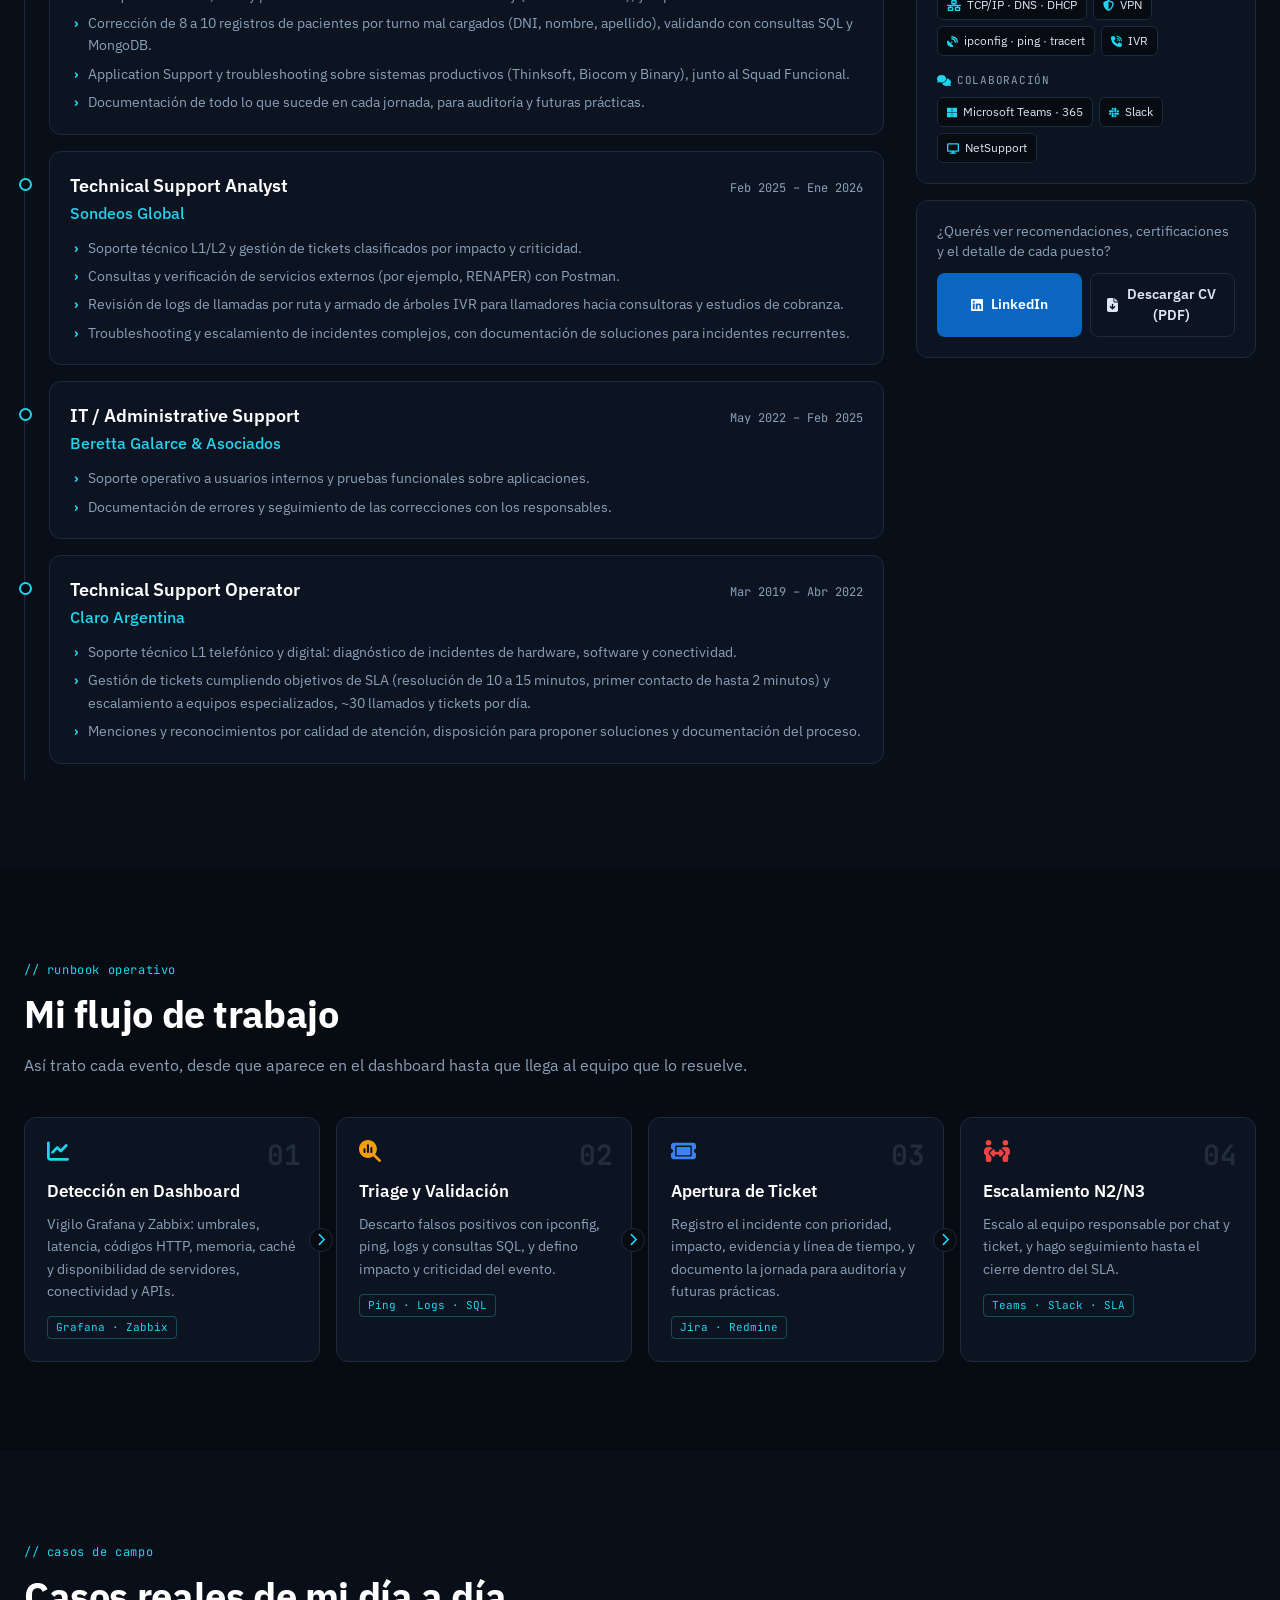
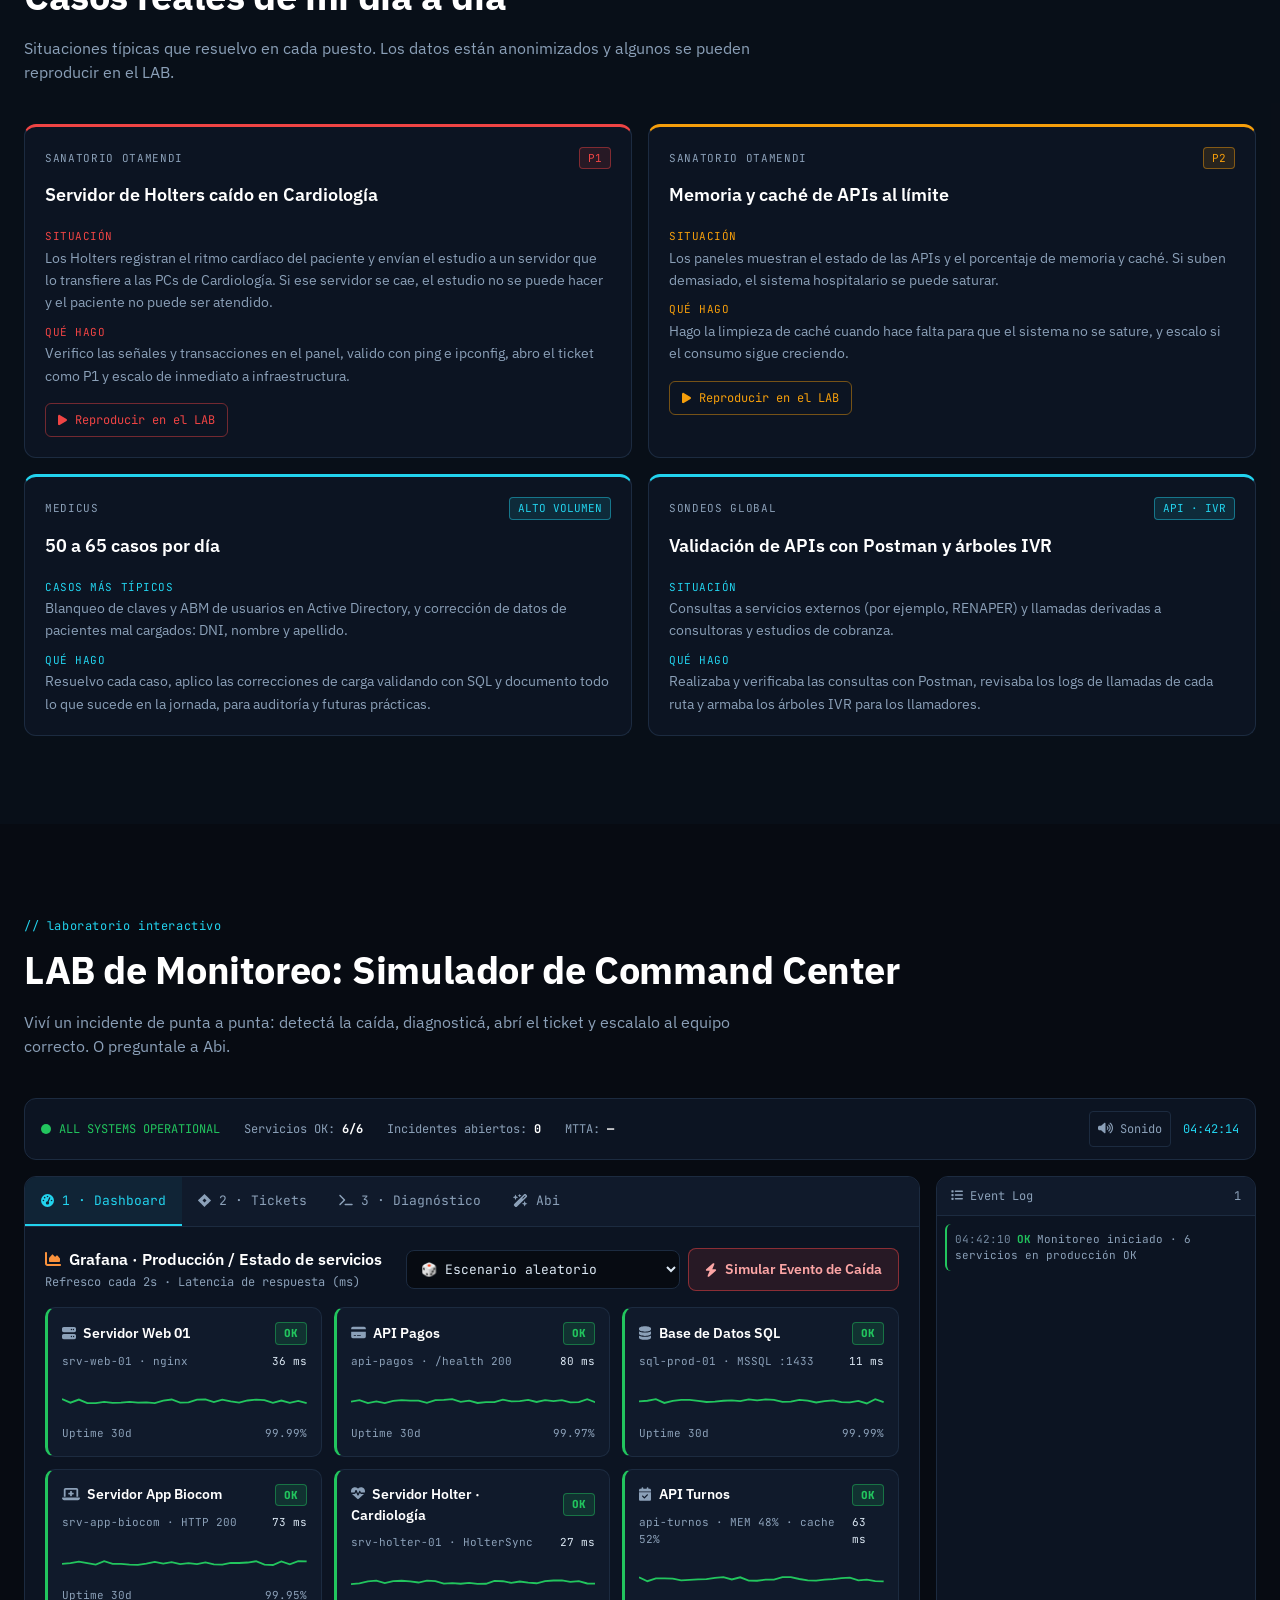
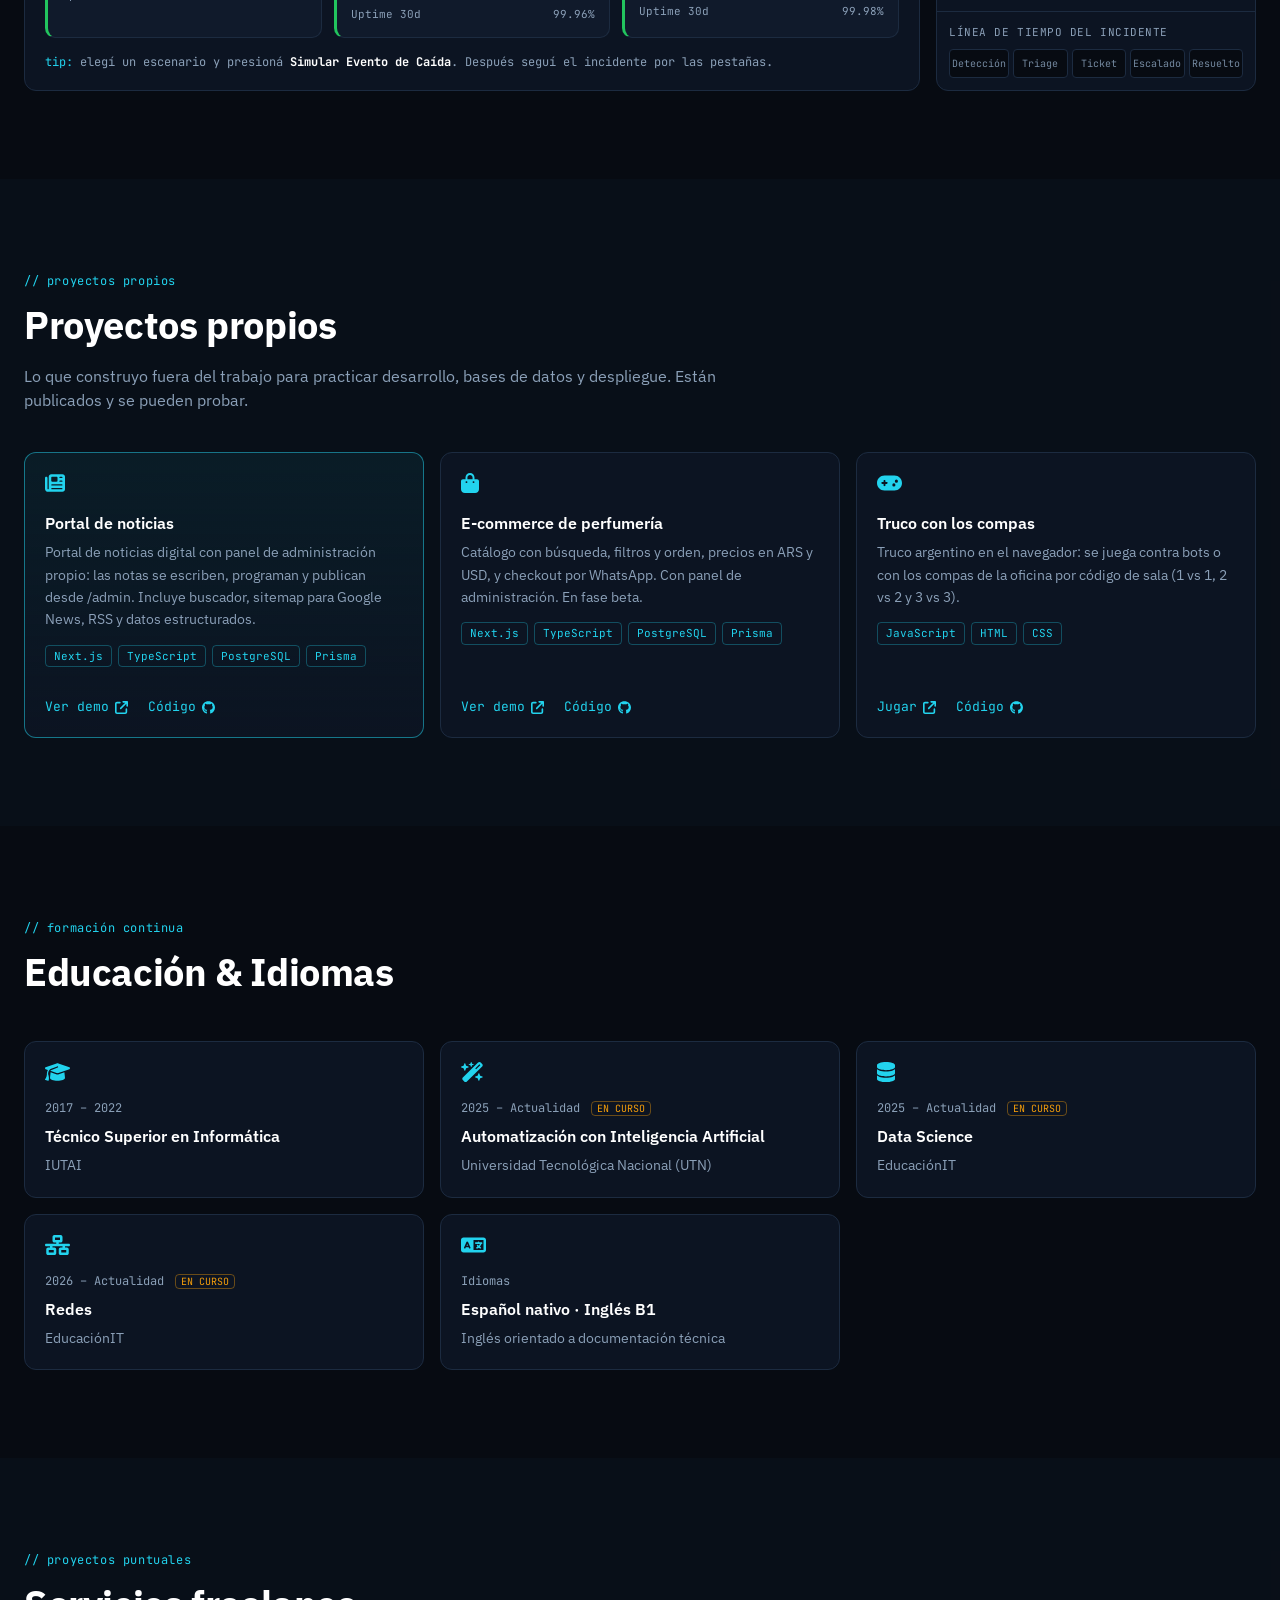
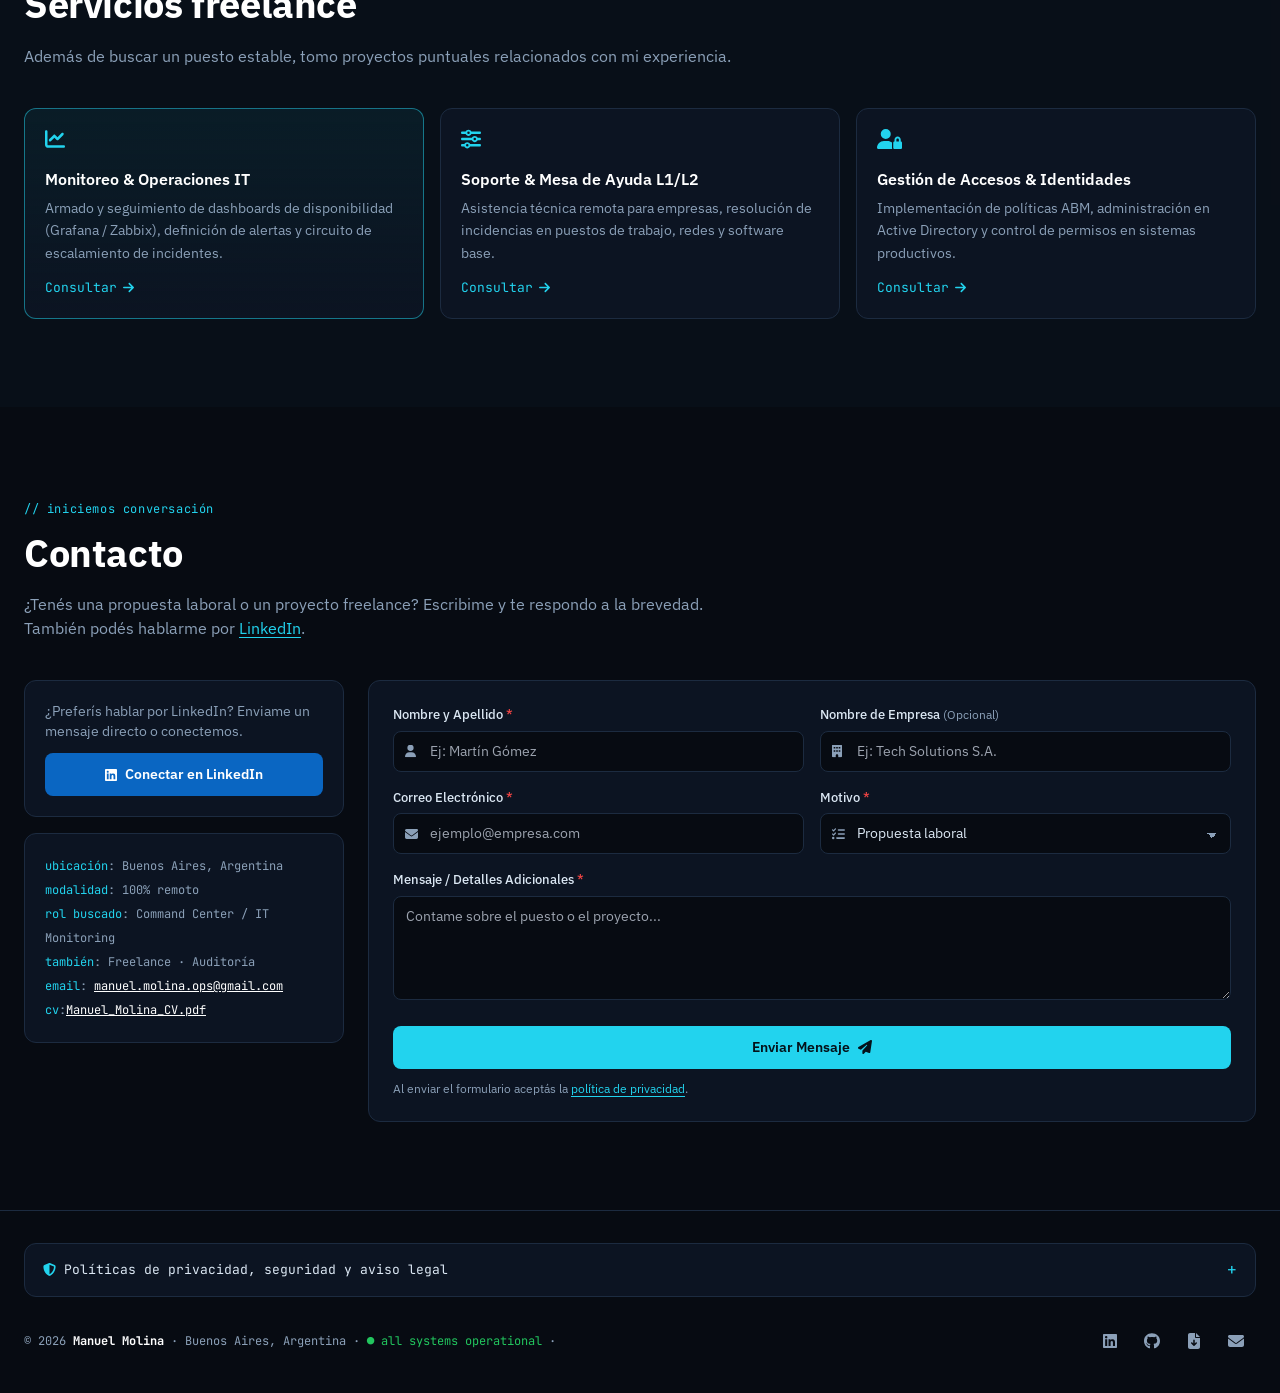
==== commit da5b3da0: "Versión en inglés indexable (/en/) con hreflang - Nueva página estática /en/ generada a partir de in" ====
--- a/index.html
+++ b/index.html
@@ -20,6 +20,9 @@
   <meta property="og:image:alt" content="Manuel Molina, IT Monitoring &amp; Command Center Operator: avatar en pixel art, consola y datos de experiencia">
   <meta name="twitter:card" content="summary_large_image">
   <link rel="canonical" href="https://thepantera.github.io/mi-portfolio/">
+  <link rel="alternate" hreflang="es" href="https://thepantera.github.io/mi-portfolio/">
+  <link rel="alternate" hreflang="en" href="https://thepantera.github.io/mi-portfolio/en/">
+  <link rel="alternate" hreflang="x-default" href="https://thepantera.github.io/mi-portfolio/">
   <script type="application/ld+json">
   {
     "@context": "https://schema.org",
@@ -44,9 +47,9 @@
   <link href="https://fonts.googleapis.com/css2?family=IBM+Plex+Sans:wght@400;500;600;700&family=JetBrains+Mono:wght@400;500;700&display=swap" rel="stylesheet">
 
   <!-- Tailwind CSS compilado (ver tailwind.config.js) + estilos propios -->
-  <link rel="stylesheet" href="icons.css?v=20261116">
-  <link rel="stylesheet" href="tailwind.css?v=20261116">
-  <link rel="stylesheet" href="style.css?v=20261116">
+  <link rel="stylesheet" href="icons.css?v=20261117">
+  <link rel="stylesheet" href="tailwind.css?v=20261117">
+  <link rel="stylesheet" href="style.css?v=20261117">
 </head>
 <body class="bg-cc-bg text-cc-text font-sans antialiased">
   <a href="#inicio" class="skip-link" data-en="Skip to content">Saltar al contenido</a>
@@ -824,6 +827,6 @@
   <a href="#inicio" class="back-to-top" id="backToTop" aria-label="Volver arriba"><i class="fa-solid fa-arrow-up" aria-hidden="true"></i></a>
   <div id="alertFlash" class="alert-flash" aria-hidden="true"></div>
 
-  <script src="script.js?v=20261116" defer></script>
+  <script src="script.js?v=20261117" defer></script>
 </body>
 </html>
--- a/style.css
+++ b/style.css
@@ -407,7 +407,7 @@
 .policies-date { font-family: var(--mono); font-size: 11px !important; grid-column: 1 / -1; }
 
 /* Objetivos táctiles: enlaces sueltos y botones chicos de al menos ~36-40 px */
-.tap { display: inline-flex; align-items: center; min-height: 36px; }
+.tap { display: inline-flex; align-items: center; gap: 6px; min-height: 36px; }
 footer .text-base { gap: 2px; }
 footer .text-base a { display: inline-grid; place-items: center; min-width: 40px; min-height: 40px; }
 #soundToggle { min-height: 36px; }
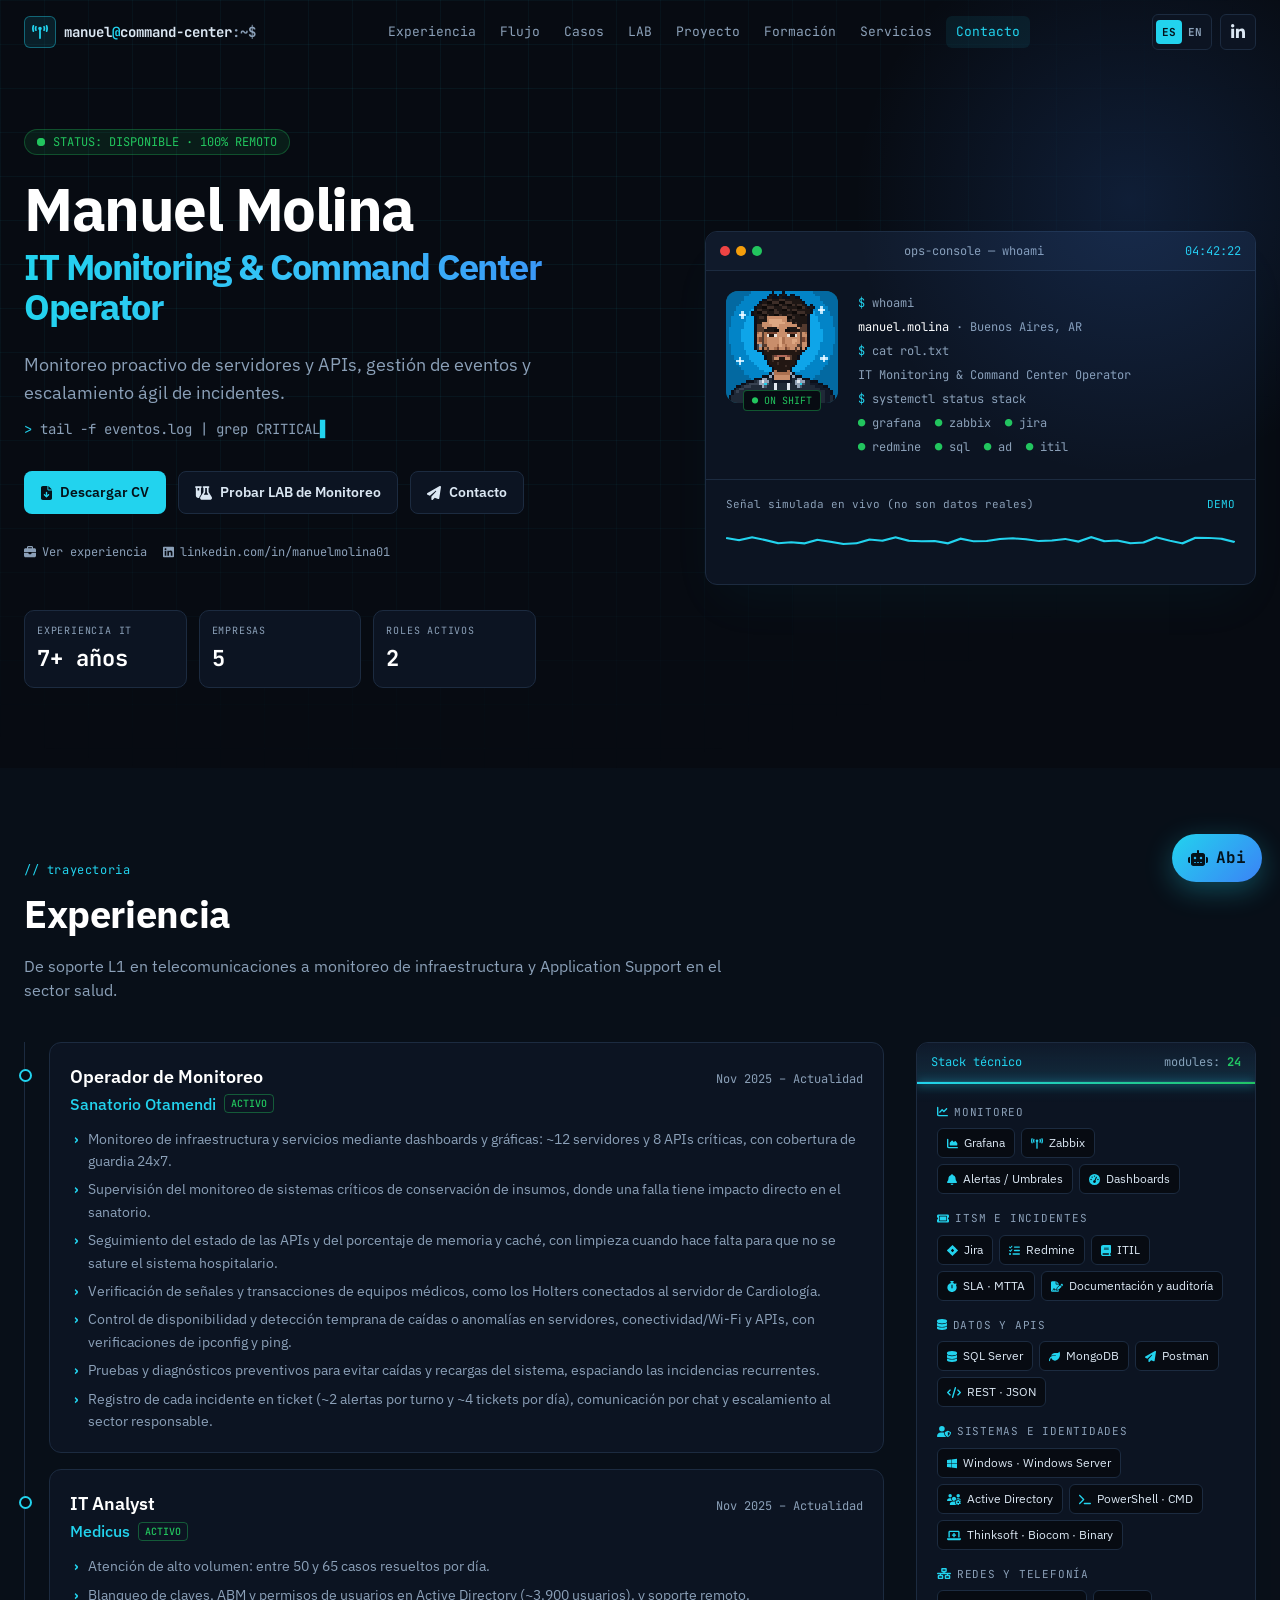
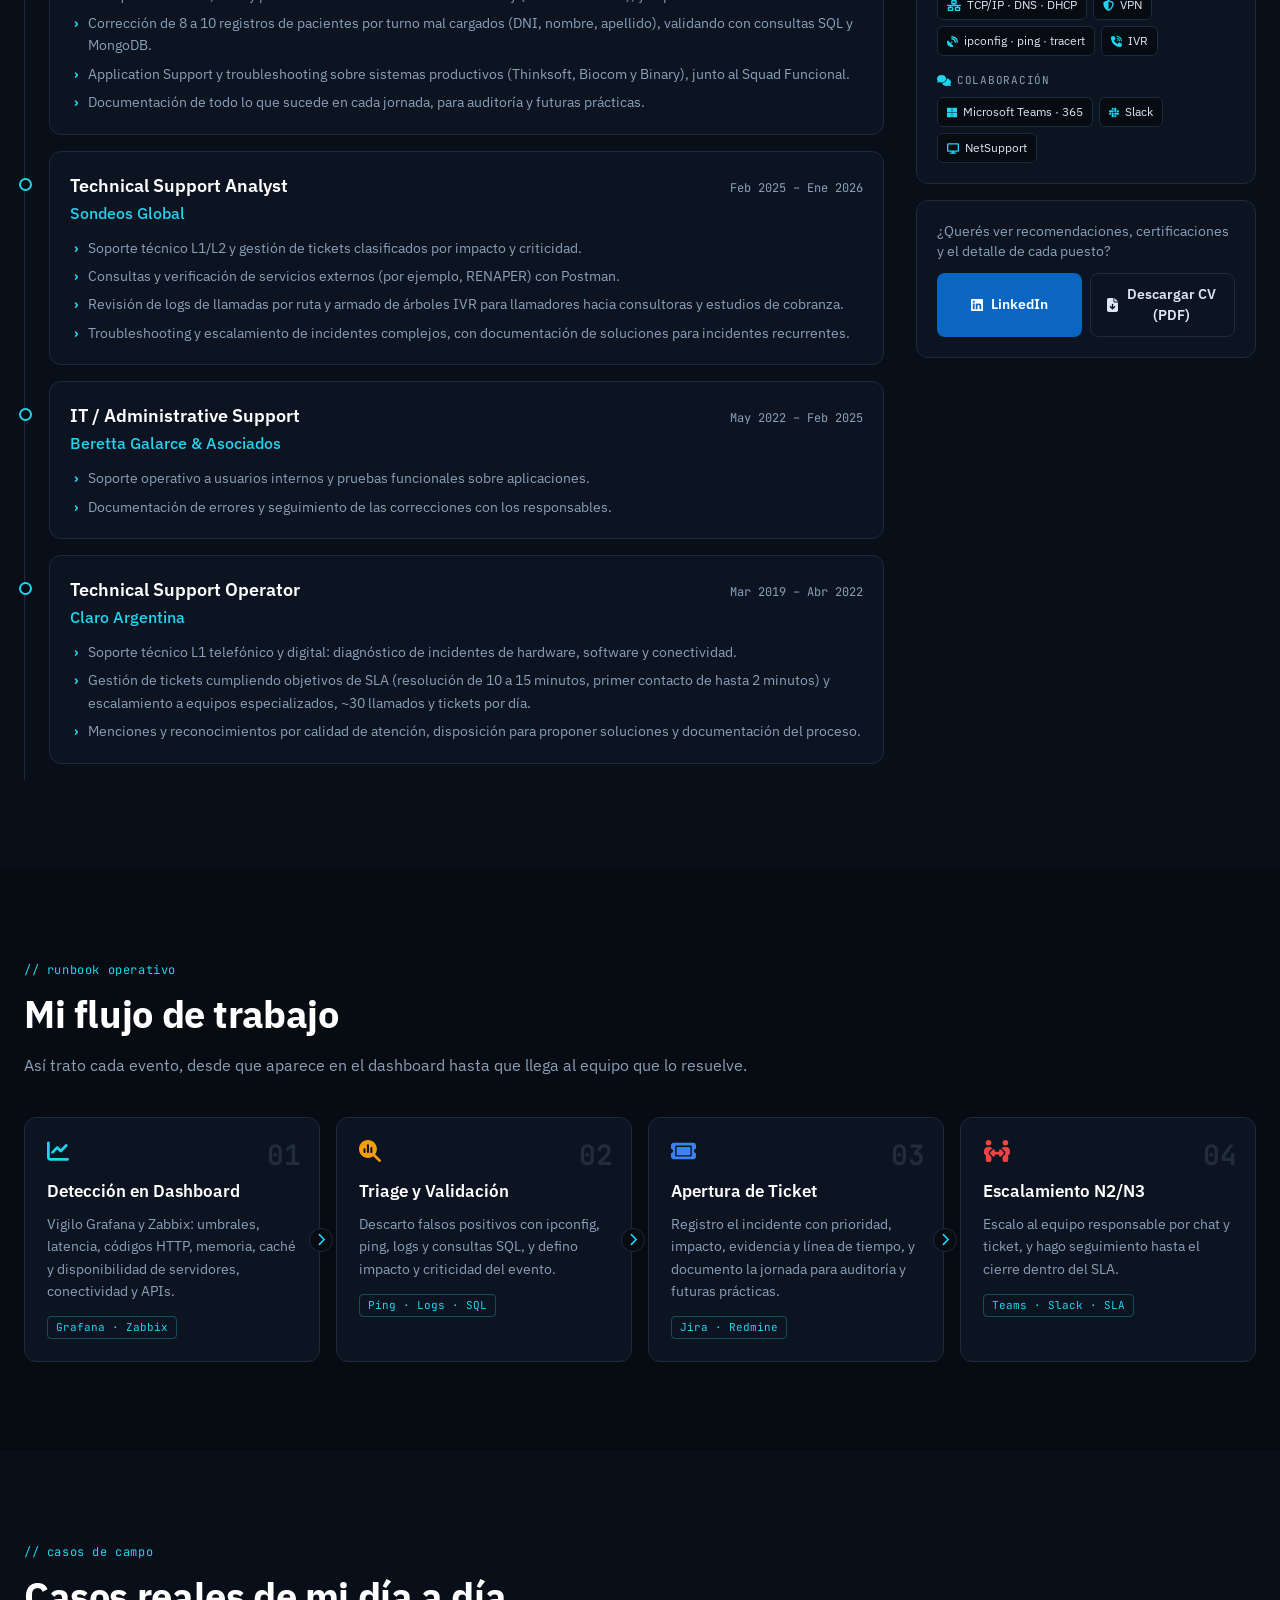
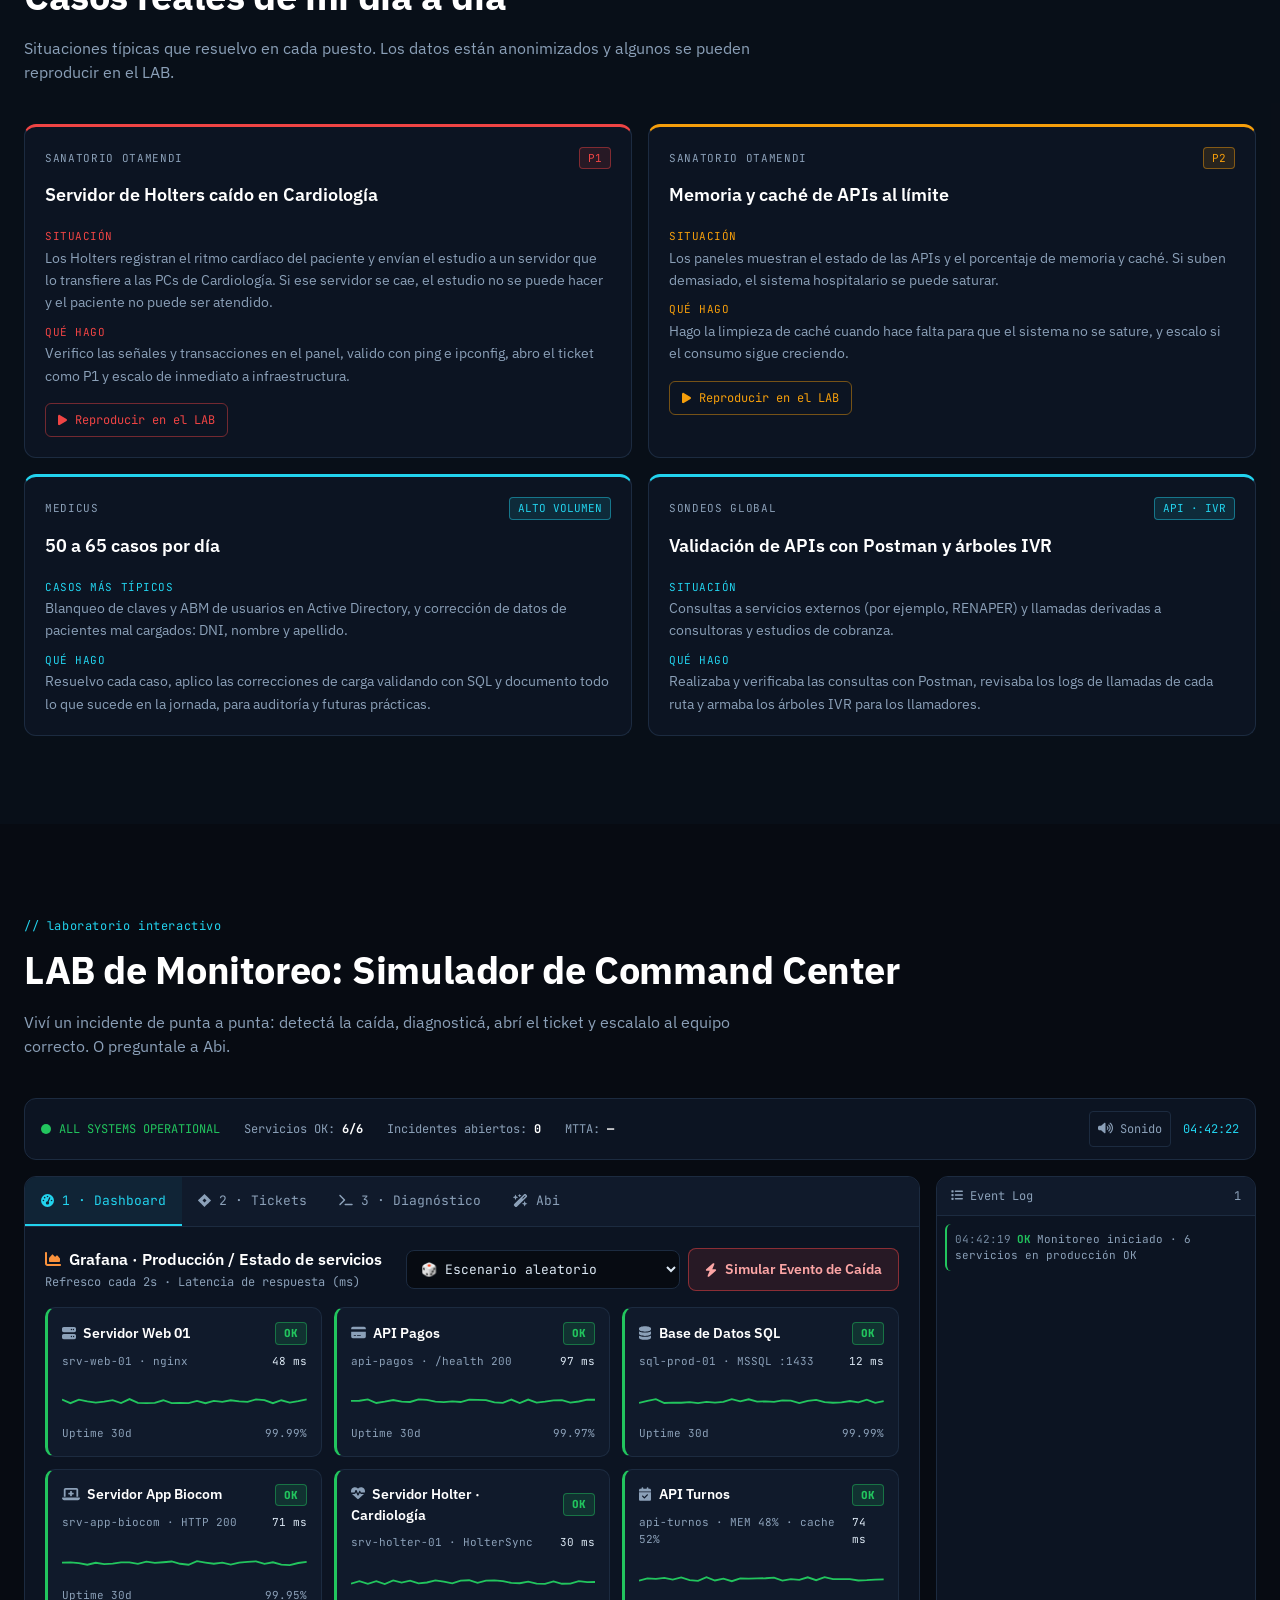
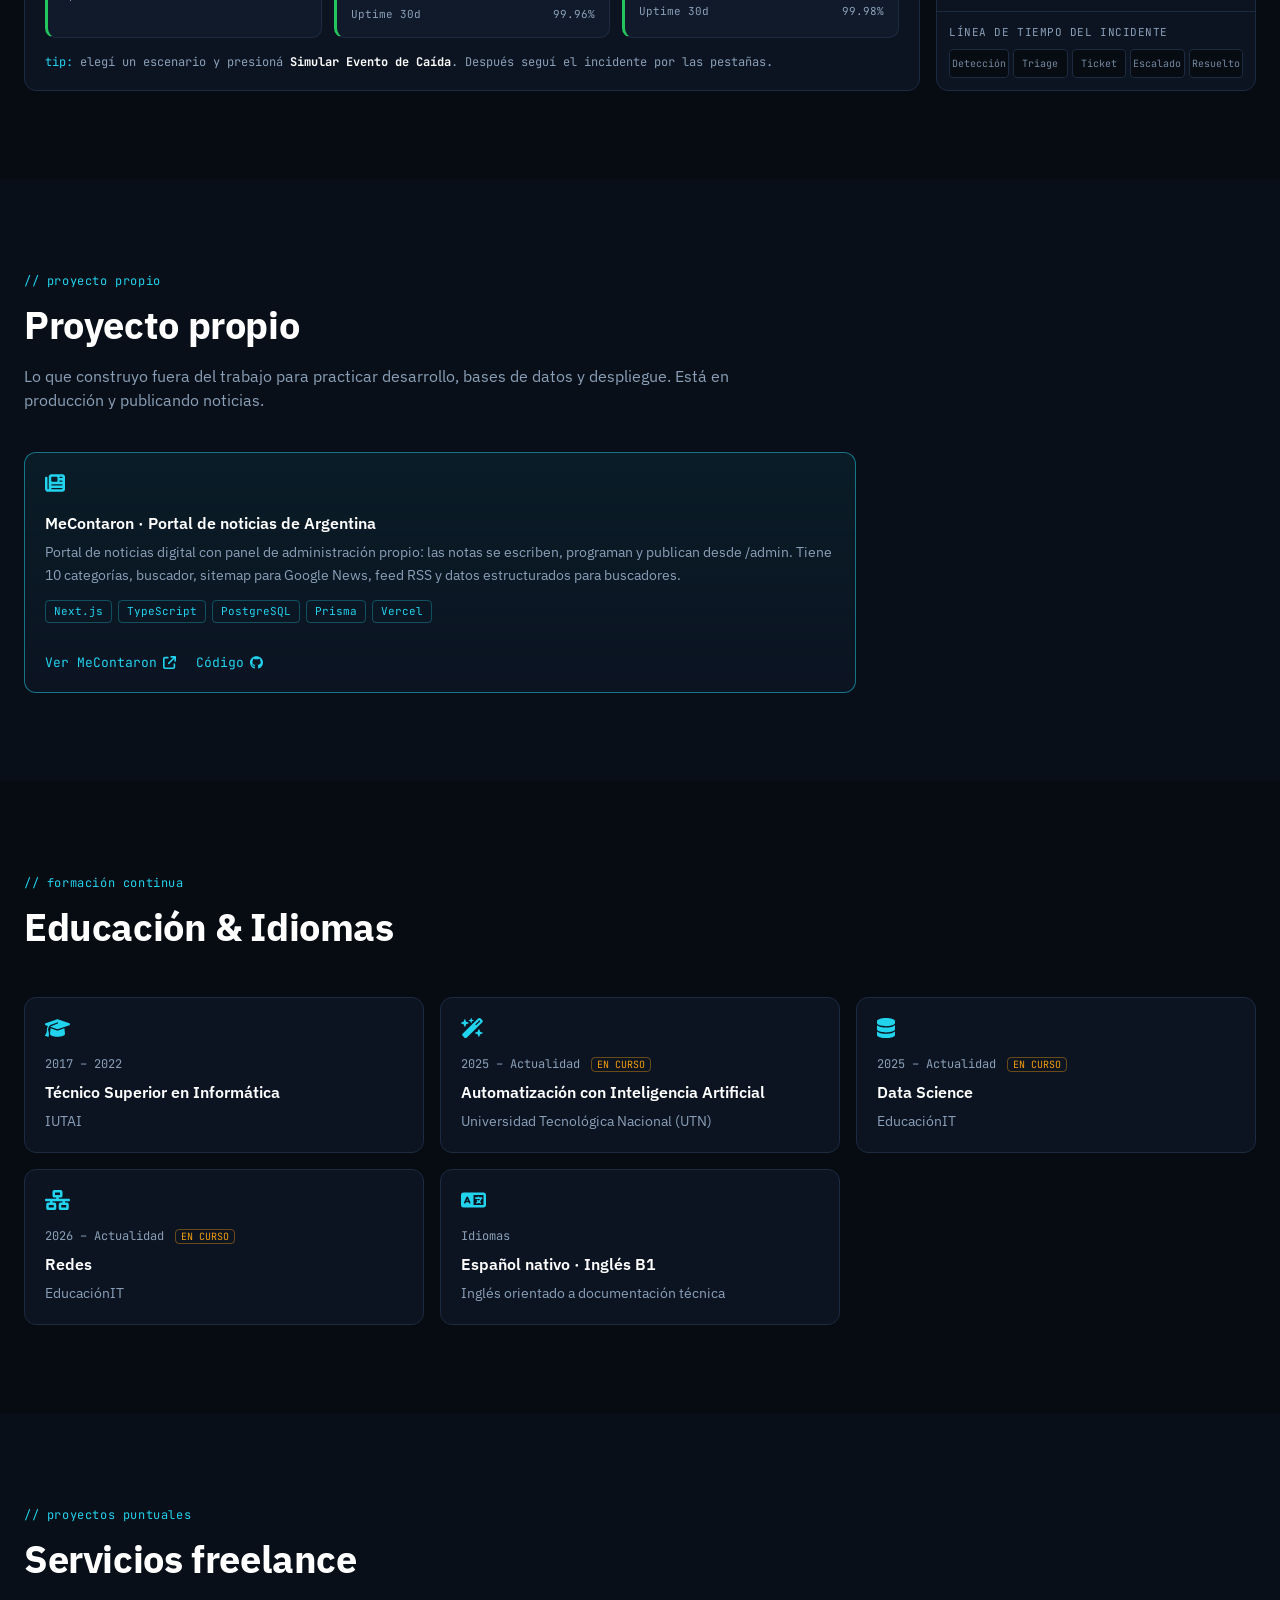
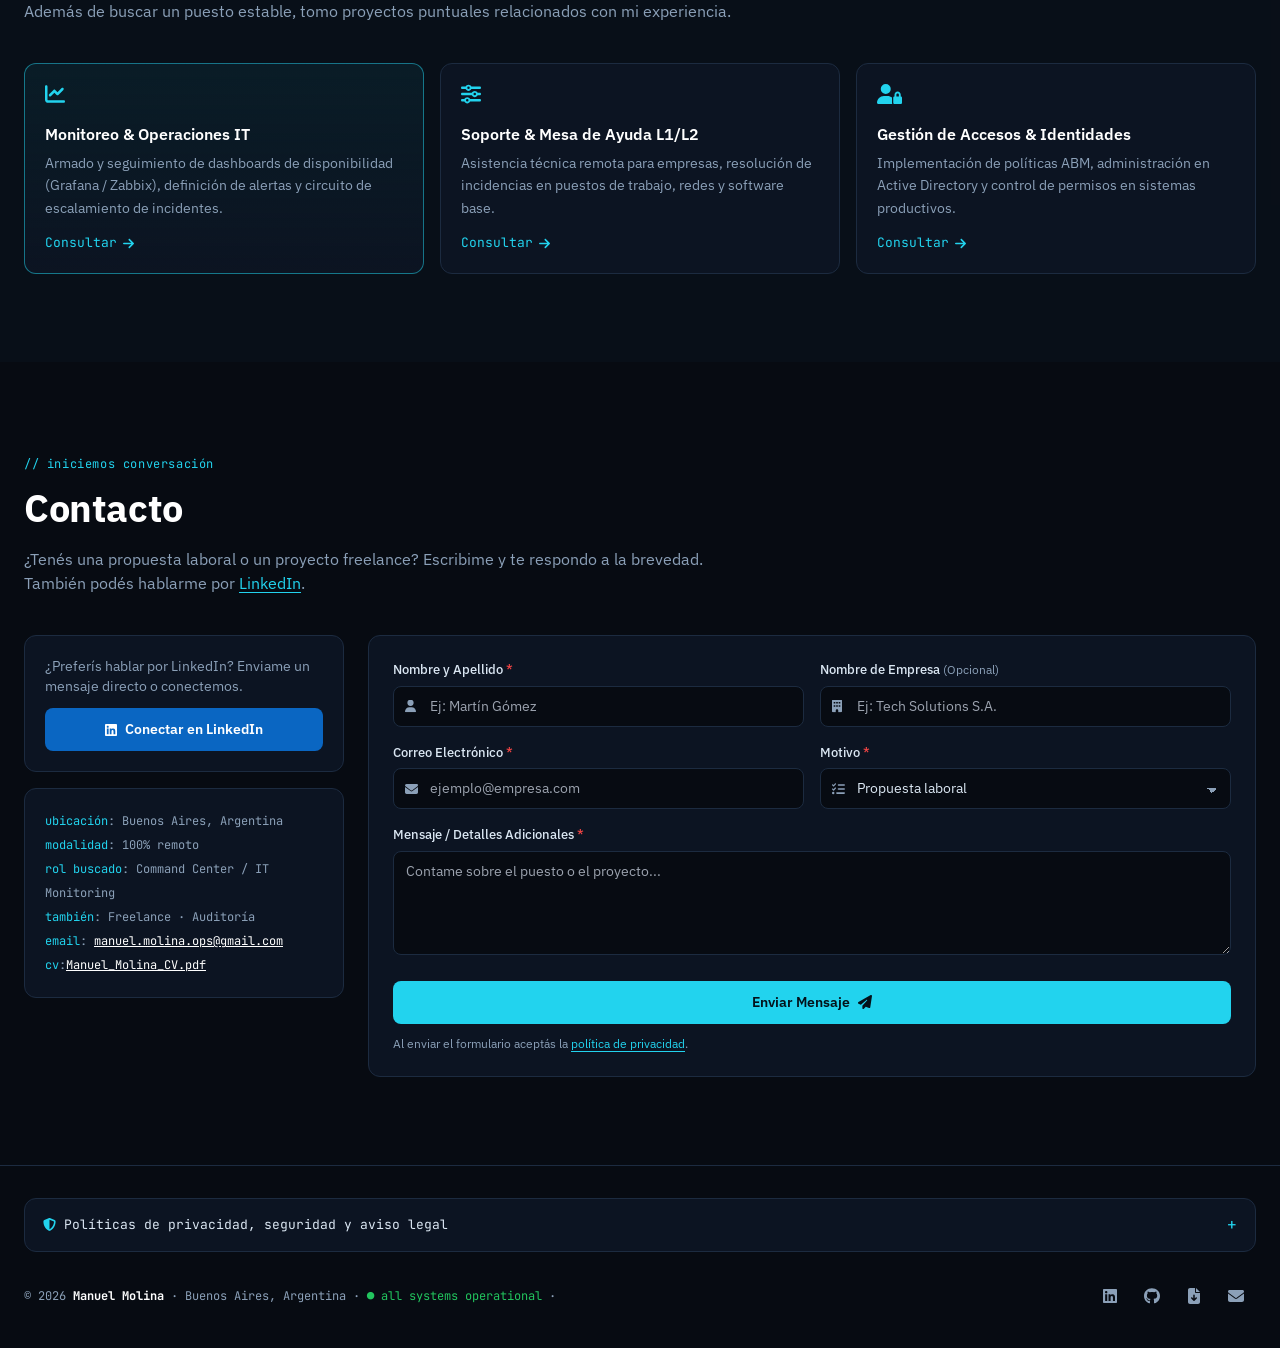
==== commit 5510c3b9: "Proyecto propio: solo MeContaron (único proyecto activo) - La sección pasa de tres proyectos a una t" ====
--- a/index.html
+++ b/index.html
@@ -47,9 +47,9 @@
   <link href="https://fonts.googleapis.com/css2?family=IBM+Plex+Sans:wght@400;500;600;700&family=JetBrains+Mono:wght@400;500;700&display=swap" rel="stylesheet">
 
   <!-- Tailwind CSS compilado (ver tailwind.config.js) + estilos propios -->
-  <link rel="stylesheet" href="icons.css?v=20261117">
-  <link rel="stylesheet" href="tailwind.css?v=20261117">
-  <link rel="stylesheet" href="style.css?v=20261117">
+  <link rel="stylesheet" href="icons.css?v=20261118">
+  <link rel="stylesheet" href="tailwind.css?v=20261118">
+  <link rel="stylesheet" href="style.css?v=20261118">
 </head>
 <body class="bg-cc-bg text-cc-text font-sans antialiased">
   <a href="#inicio" class="skip-link" data-en="Skip to content">Saltar al contenido</a>
@@ -67,7 +67,7 @@
         <a href="#flujo" class="nav-link" data-en="Workflow">Flujo</a>
         <a href="#casos" class="nav-link" data-en="Cases">Casos</a>
         <a href="#lab" class="nav-link">LAB</a>
-        <a href="#proyectos" class="nav-link" data-en="Projects">Proyectos</a>
+        <a href="#proyectos" class="nav-link" data-en="Project">Proyecto</a>
         <a href="#formacion" class="nav-link" data-en="Education">Formación</a>
         <a href="#servicios" class="nav-link" data-en="Services">Servicios</a>
         <a href="#contacto" class="nav-link" data-en="Contact">Contacto</a>
@@ -575,42 +575,22 @@
       </div>
     </section>
 
-    <!-- ============ PROYECTOS ============ -->
+    <!-- ============ PROYECTO ============ -->
     <section id="proyectos" class="section bg-cc-panel/40">
       <div class="section-head reveal">
-        <span class="eyebrow" data-en="// own projects">// proyectos propios</span>
-        <h2 data-en="Own projects">Proyectos propios</h2>
-        <p data-en="What I build outside work to practice development, databases and deployment. They are published and you can try them.">Lo que construyo fuera del trabajo para practicar desarrollo, bases de datos y despliegue. Están publicados y se pueden probar.</p>
-      </div>
-      <div class="mx-auto grid max-w-7xl gap-4 px-4 sm:px-6 md:grid-cols-3">
+        <span class="eyebrow" data-en="// own project">// proyecto propio</span>
+        <h2 data-en="Own project">Proyecto propio</h2>
+        <p data-en="What I build outside work to practice development, databases and deployment. It is in production and publishing news.">Lo que construyo fuera del trabajo para practicar desarrollo, bases de datos y despliegue. Está en producción y publicando noticias.</p>
+      </div>
+      <div class="proj-single px-4 sm:px-6">
         <article class="service-card highlight reveal">
           <i class="fa-solid fa-newspaper" aria-hidden="true"></i>
-          <h3 data-en="News portal">Portal de noticias</h3>
-          <p data-en="Digital news portal with its own admin panel: articles are written, scheduled and published from /admin. Includes search, a Google News sitemap, RSS and structured data.">Portal de noticias digital con panel de administración propio: las notas se escriben, programan y publican desde /admin. Incluye buscador, sitemap para Google News, RSS y datos estructurados.</p>
-          <ul class="proj-tags" aria-label="Stack"><li class="flow-tag">Next.js</li><li class="flow-tag">TypeScript</li><li class="flow-tag">PostgreSQL</li><li class="flow-tag">Prisma</li></ul>
+          <h3>MeContaron · <span data-en="News portal for Argentina">Portal de noticias de Argentina</span></h3>
+          <p data-en="Digital news portal with its own admin panel: articles are written, scheduled and published from /admin. It has 10 categories, search, a Google News sitemap, an RSS feed and structured data for search engines.">Portal de noticias digital con panel de administración propio: las notas se escriben, programan y publican desde /admin. Tiene 10 categorías, buscador, sitemap para Google News, feed RSS y datos estructurados para buscadores.</p>
+          <ul class="proj-tags" aria-label="Stack"><li class="flow-tag">Next.js</li><li class="flow-tag">TypeScript</li><li class="flow-tag">PostgreSQL</li><li class="flow-tag">Prisma</li><li class="flow-tag">Vercel</li></ul>
           <div class="proj-links">
-            <a href="https://portal-noticias-zeta.vercel.app" class="service-cta" target="_blank" rel="noopener noreferrer"><span data-en="Live demo">Ver demo</span> <i class="fa-solid fa-arrow-up-right-from-square" aria-hidden="true"></i></a>
+            <a href="https://portal-noticias-zeta.vercel.app" class="service-cta" target="_blank" rel="noopener noreferrer"><span data-en="Visit MeContaron">Ver MeContaron</span> <i class="fa-solid fa-arrow-up-right-from-square" aria-hidden="true"></i></a>
             <a href="https://github.com/ThePantera/portal-noticias" class="service-cta" target="_blank" rel="noopener noreferrer"><span data-en="Code">Código</span> <i class="fa-brands fa-github" aria-hidden="true"></i></a>
-          </div>
-        </article>
-        <article class="service-card reveal">
-          <i class="fa-solid fa-bag-shopping" aria-hidden="true"></i>
-          <h3 data-en="Perfume e-commerce">E-commerce de perfumería</h3>
-          <p data-en="Catalog with search, filters and sorting, prices in ARS and USD, and checkout through WhatsApp. Includes an admin panel. Beta stage.">Catálogo con búsqueda, filtros y orden, precios en ARS y USD, y checkout por WhatsApp. Con panel de administración. En fase beta.</p>
-          <ul class="proj-tags" aria-label="Stack"><li class="flow-tag">Next.js</li><li class="flow-tag">TypeScript</li><li class="flow-tag">PostgreSQL</li><li class="flow-tag">Prisma</li></ul>
-          <div class="proj-links">
-            <a href="https://aura-luxury-beige.vercel.app" class="service-cta" target="_blank" rel="noopener noreferrer"><span data-en="Live demo">Ver demo</span> <i class="fa-solid fa-arrow-up-right-from-square" aria-hidden="true"></i></a>
-            <a href="https://github.com/ThePantera/Aura_Luxury" class="service-cta" target="_blank" rel="noopener noreferrer"><span data-en="Code">Código</span> <i class="fa-brands fa-github" aria-hidden="true"></i></a>
-          </div>
-        </article>
-        <article class="service-card reveal">
-          <i class="fa-solid fa-gamepad" aria-hidden="true"></i>
-          <h3>Truco con los compas</h3>
-          <p data-en="Argentine Truco in the browser: play against bots or with your coworkers through a room code (1 vs 1, 2 vs 2 and 3 vs 3).">Truco argentino en el navegador: se juega contra bots o con los compas de la oficina por código de sala (1 vs 1, 2 vs 2 y 3 vs 3).</p>
-          <ul class="proj-tags" aria-label="Stack"><li class="flow-tag">JavaScript</li><li class="flow-tag">HTML</li><li class="flow-tag">CSS</li></ul>
-          <div class="proj-links">
-            <a href="https://thepantera.github.io/Truco-con-los-compas/" class="service-cta" target="_blank" rel="noopener noreferrer"><span data-en="Play">Jugar</span> <i class="fa-solid fa-arrow-up-right-from-square" aria-hidden="true"></i></a>
-            <a href="https://github.com/ThePantera/Truco-con-los-compas" class="service-cta" target="_blank" rel="noopener noreferrer"><span data-en="Code">Código</span> <i class="fa-brands fa-github" aria-hidden="true"></i></a>
           </div>
         </article>
       </div>
@@ -827,6 +807,6 @@
   <a href="#inicio" class="back-to-top" id="backToTop" aria-label="Volver arriba"><i class="fa-solid fa-arrow-up" aria-hidden="true"></i></a>
   <div id="alertFlash" class="alert-flash" aria-hidden="true"></div>
 
-  <script src="script.js?v=20261117" defer></script>
+  <script src="script.js?v=20261118" defer></script>
 </body>
 </html>
--- a/style.css
+++ b/style.css
@@ -411,3 +411,7 @@
 footer .text-base { gap: 2px; }
 footer .text-base a { display: inline-grid; place-items: center; min-width: 40px; min-height: 40px; }
 #soundToggle { min-height: 36px; }
+
+/* Proyecto propio (tarjeta única, alineada a la izquierda con el título de la sección) */
+.proj-single { max-width: 80rem; margin: 0 auto; }
+.proj-single .service-card { max-width: 52rem; }
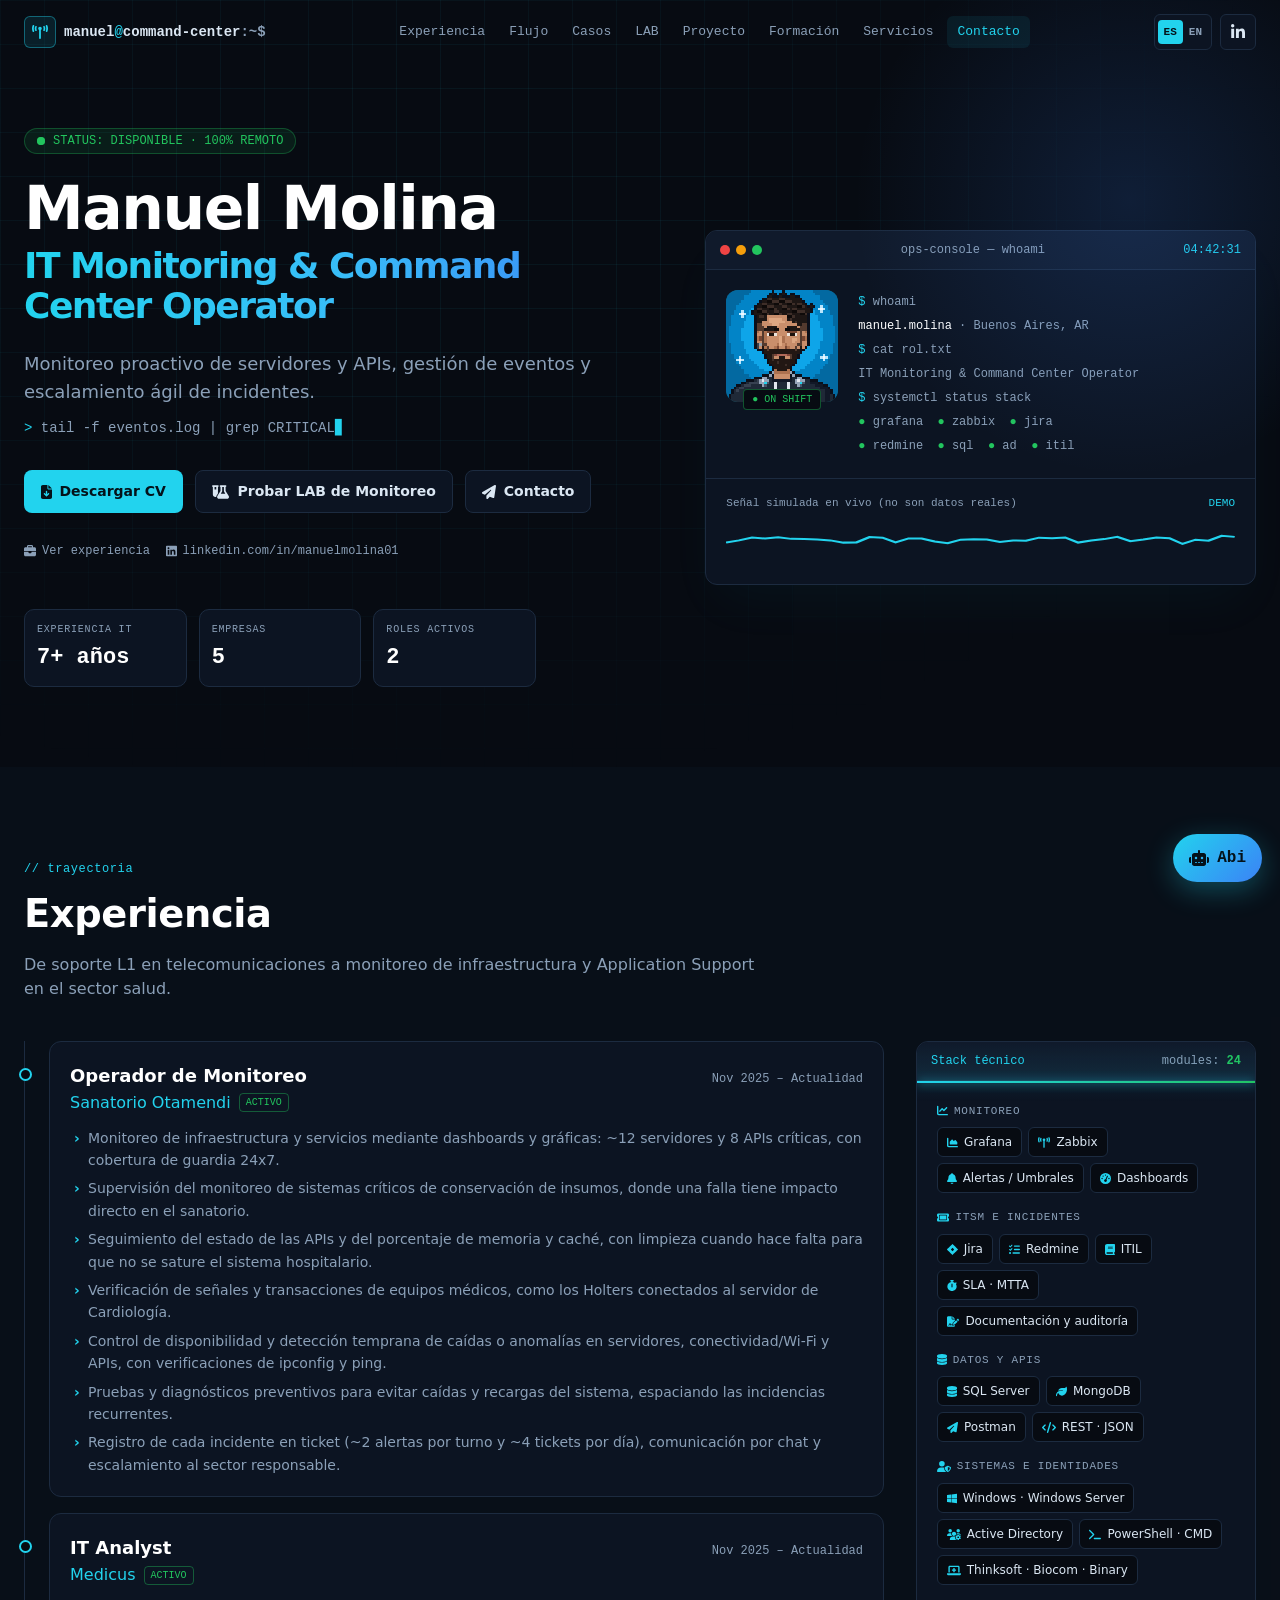
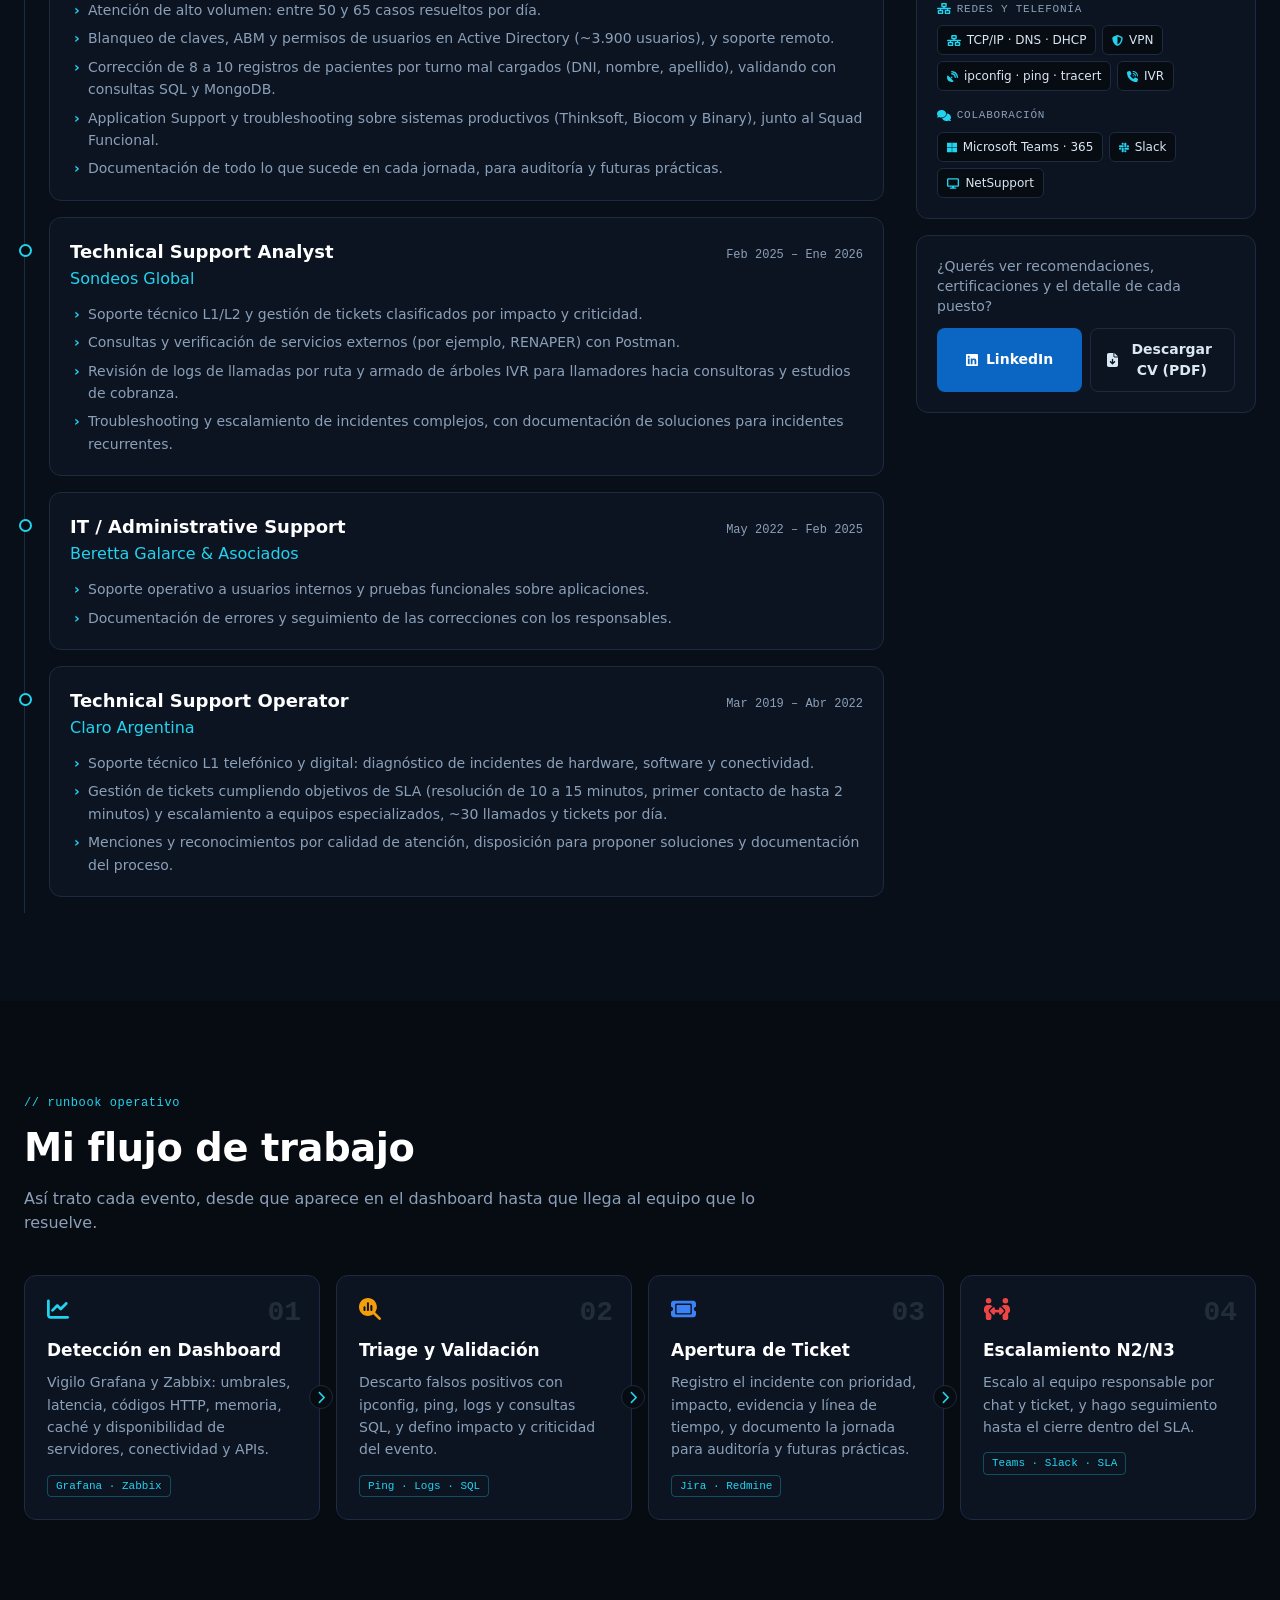
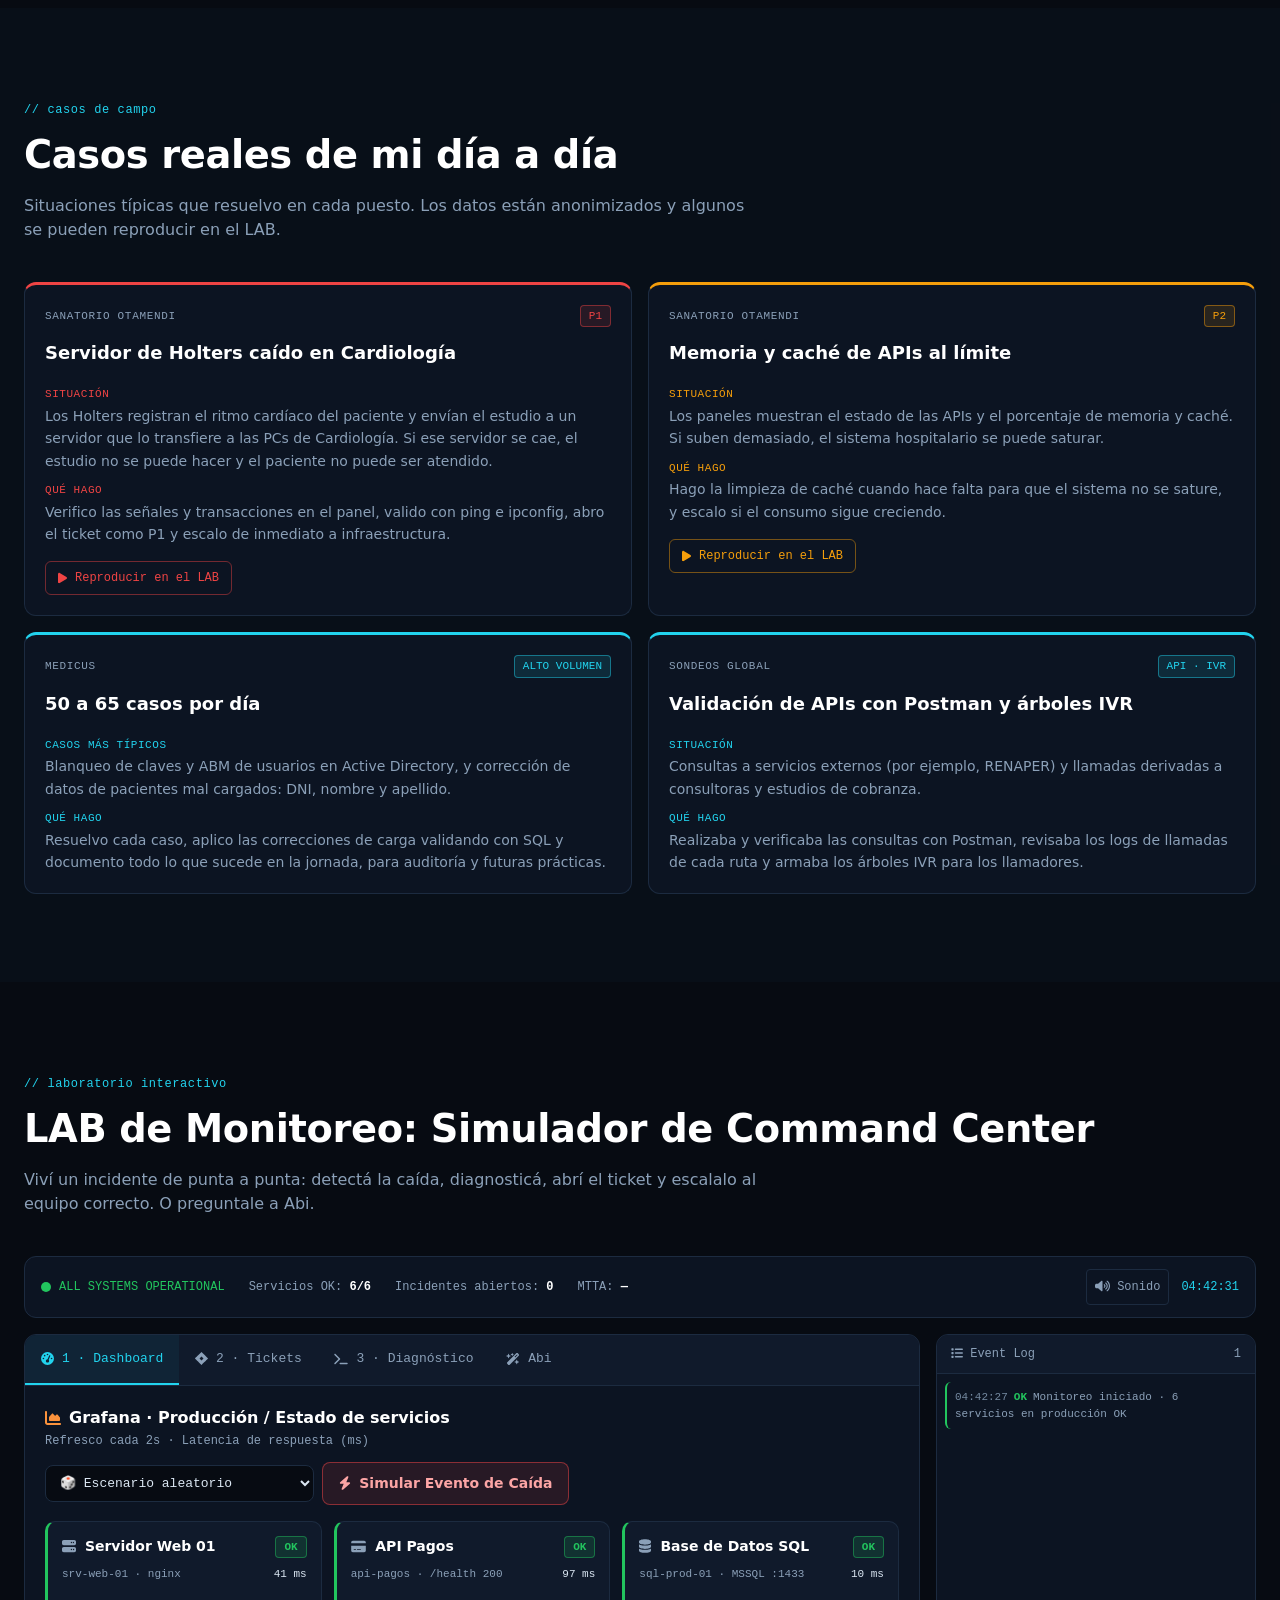
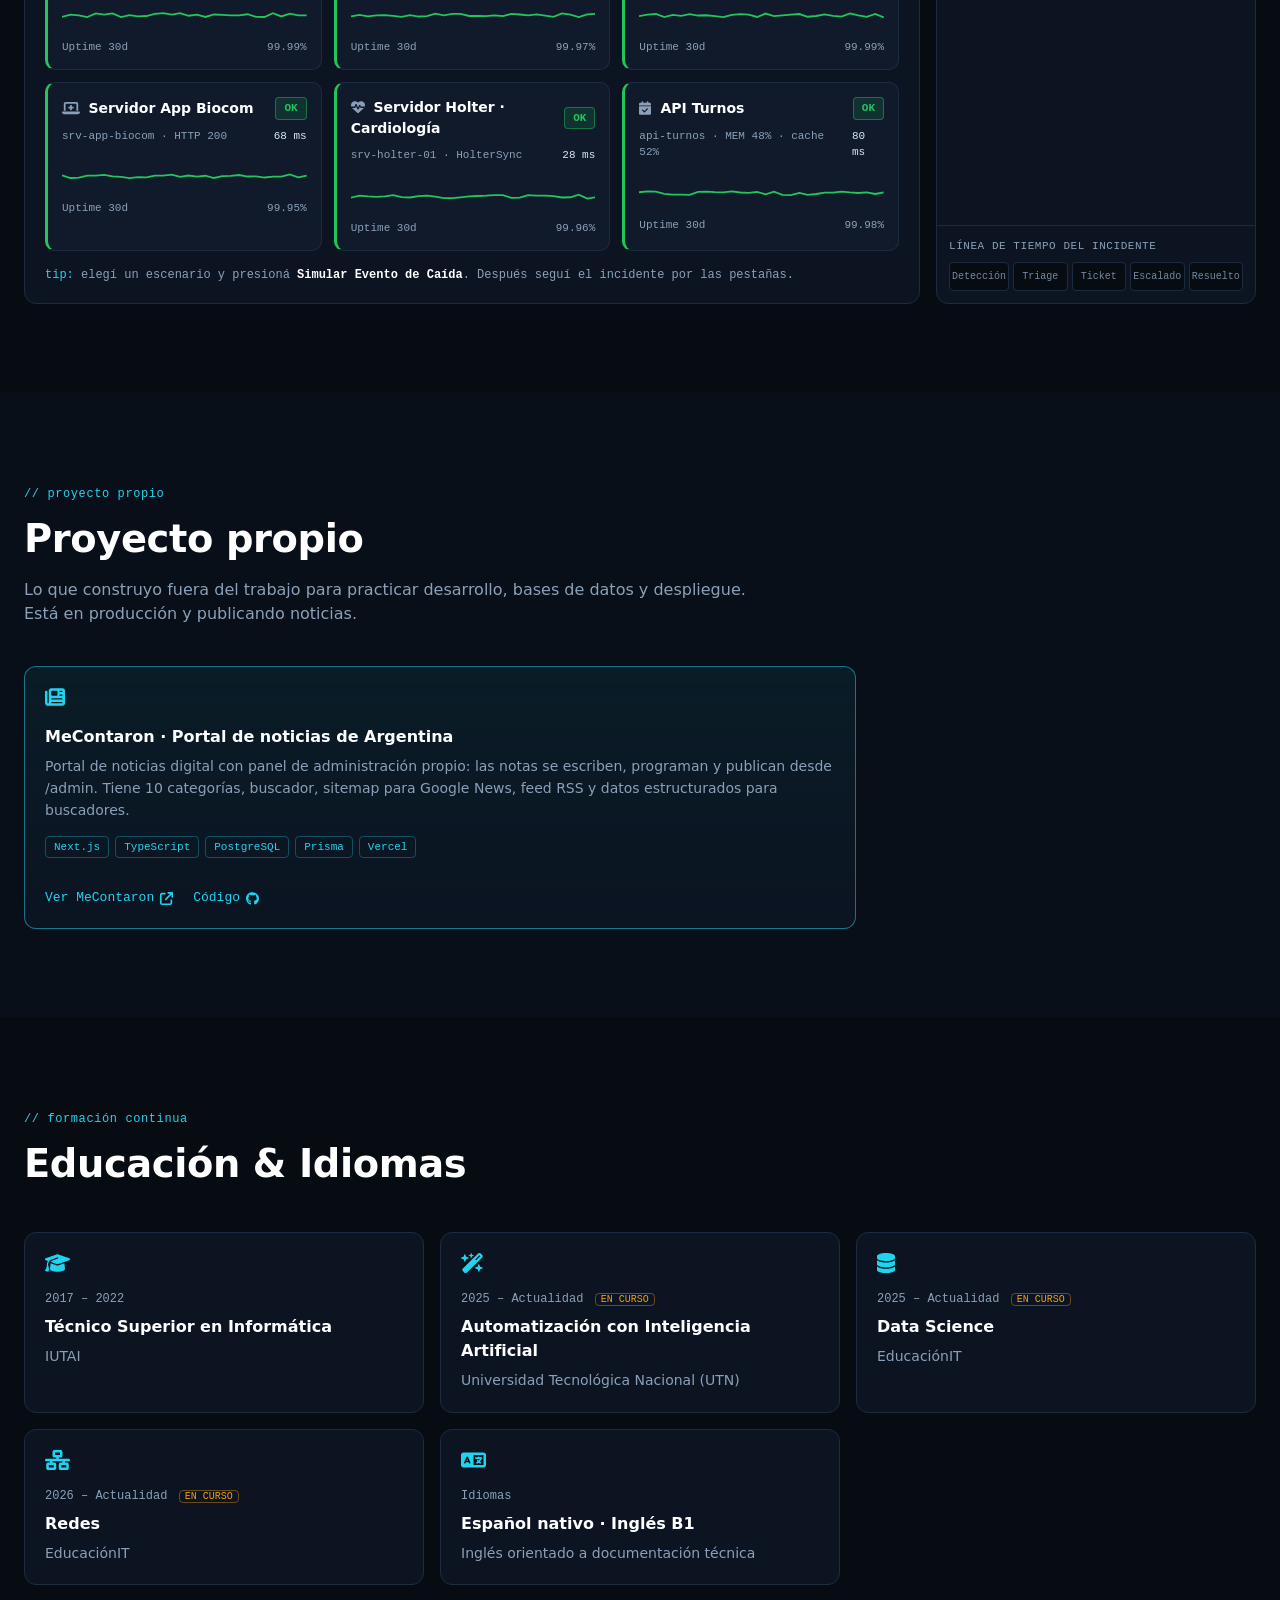
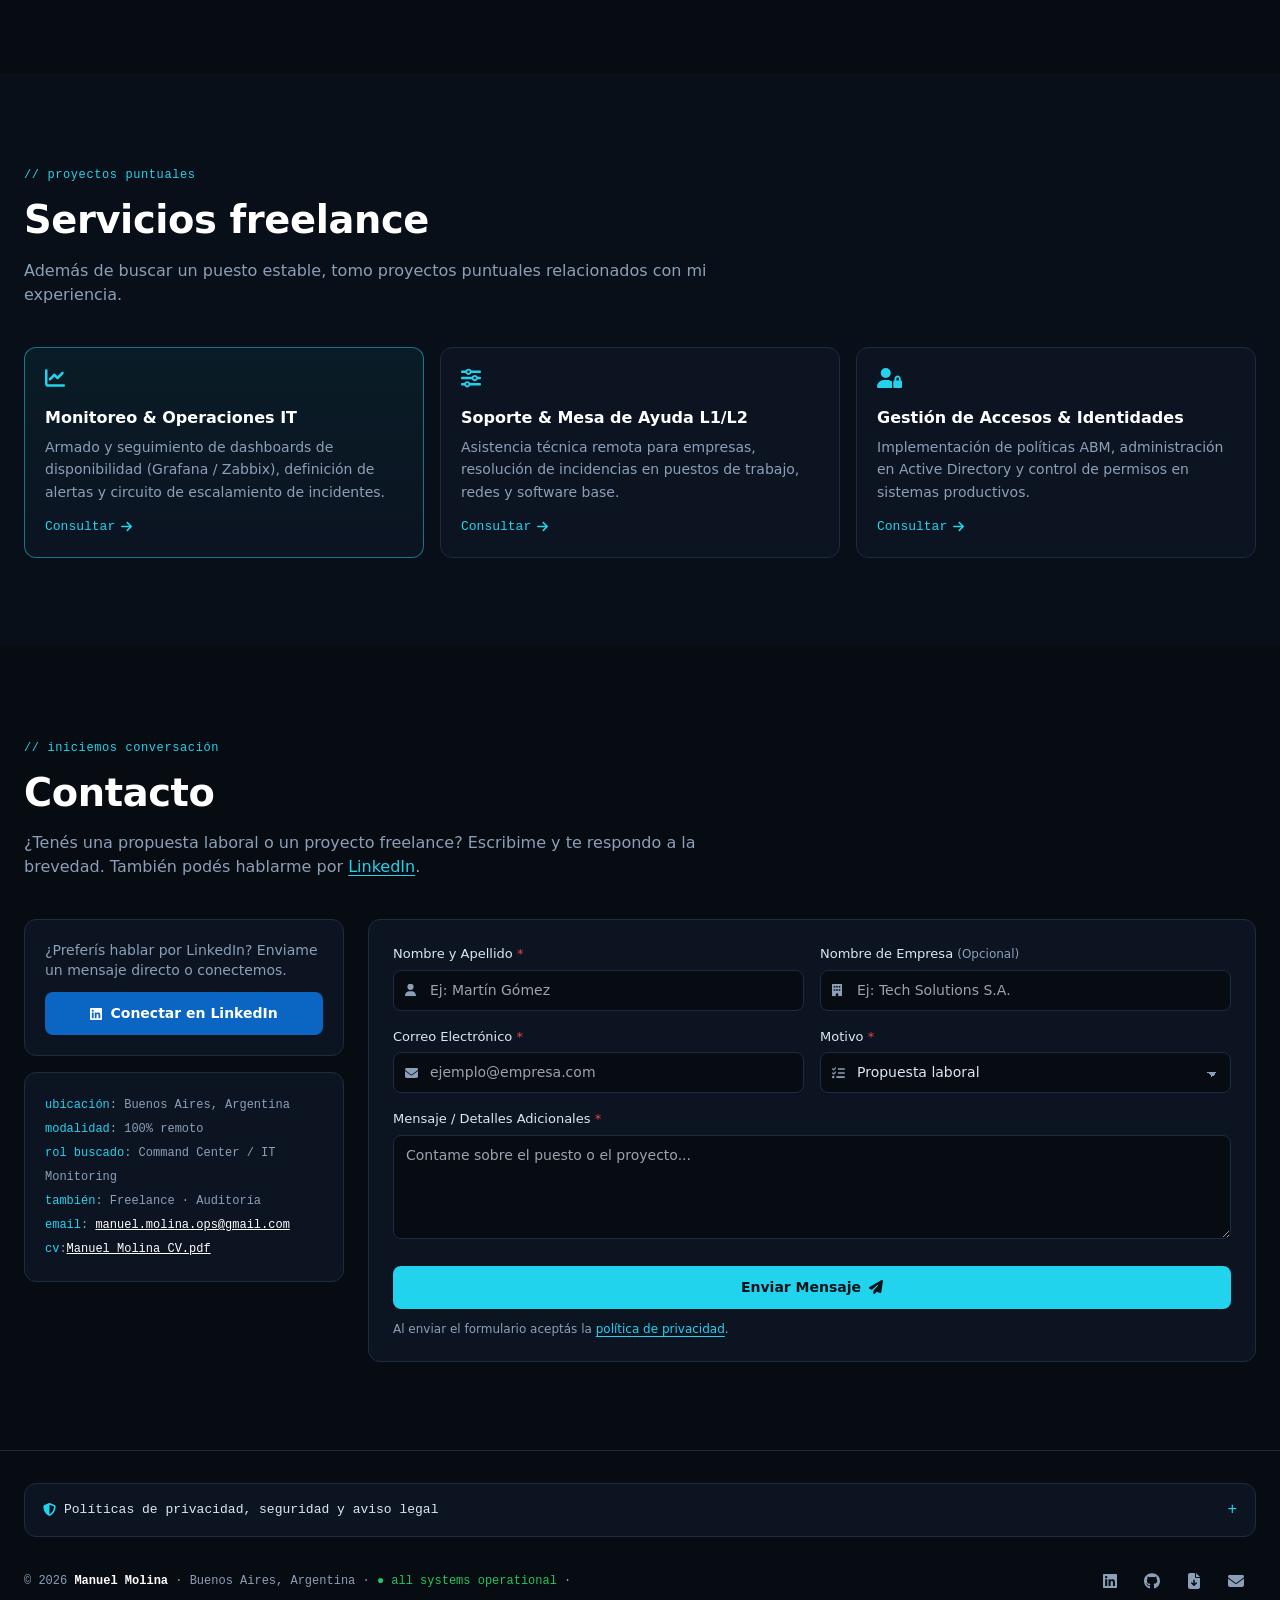
==== commit 62cef15a: "Seguridad y SEO técnico: CSP por meta, JSON-LD con grafo y generador noindex - Content-Security-Poli" ====
--- a/index.html
+++ b/index.html
@@ -2,6 +2,9 @@
 <html lang="es">
 <head>
   <meta charset="UTF-8">
+  <!-- CSP: sin scripts inline ni de terceros. Si se suma un servicio externo (fuente, API, imagen), agregarlo acá.
+       Los estilos inline se permiten porque el sitio usa atributos style (p. ej. --i en los chips). -->
+  <meta http-equiv="Content-Security-Policy" content="default-src 'self'; script-src 'self'; style-src 'self' 'unsafe-inline' https://fonts.googleapis.com; font-src https://fonts.gstatic.com; img-src 'self' data:; connect-src 'self' https://api.counterapi.dev https://formspree.io; form-action https://formspree.io; base-uri 'self'; object-src 'none'">
   <meta name="viewport" content="width=device-width, initial-scale=1.0">
   <title>Manuel Molina | IT Monitoring & Command Center Operator</title>
   <meta name="description" content="Manuel Molina — IT Monitoring & Command Center Operator (100% remoto). Monitoreo proactivo de servidores y APIs con Grafana y Zabbix, gestión de eventos, tickets en Jira/Redmine y escalamiento N2/N3 con ITIL.">
@@ -26,9 +29,14 @@
   <script type="application/ld+json">
   {
     "@context": "https://schema.org",
+    "@graph": [
+    {
     "@type": "Person",
+    "@id": "https://thepantera.github.io/mi-portfolio/#persona",
     "name": "Manuel Molina",
     "jobTitle": "IT Monitoring & Command Center Operator",
+    "description": "IT Monitoring & Command Center Operator en Buenos Aires, Argentina. Monitoreo proactivo de servidores y APIs, gestión de incidentes y escalamiento.",
+    "mainEntityOfPage": { "@id": "https://thepantera.github.io/mi-portfolio/#sitio" },
     "url": "https://thepantera.github.io/mi-portfolio/",
     "image": "https://thepantera.github.io/mi-portfolio/avatar-pixel.png",
     "address": { "@type": "PostalAddress", "addressLocality": "Buenos Aires", "addressCountry": "AR" },
@@ -36,6 +44,16 @@
     "knowsLanguage": ["es", "en"],
     "knowsAbout": ["IT Monitoring", "Command Center", "Grafana", "Zabbix", "Incident Management", "ITIL", "Jira", "Redmine", "SQL Server", "MongoDB", "Active Directory", "Application Support"],
     "sameAs": ["https://www.linkedin.com/in/manuelmolina01", "https://github.com/ThePantera"]
+    },
+    {
+    "@type": "WebSite",
+    "@id": "https://thepantera.github.io/mi-portfolio/#sitio",
+    "url": "https://thepantera.github.io/mi-portfolio/",
+    "name": "Manuel Molina — Portafolio",
+    "inLanguage": ["es-AR", "en"],
+    "author": { "@id": "https://thepantera.github.io/mi-portfolio/#persona" }
+    }
+    ]
   }
   </script>
   <link rel="icon" type="image/png" href="favicon.png">
@@ -47,9 +65,9 @@
   <link href="https://fonts.googleapis.com/css2?family=IBM+Plex+Sans:wght@400;500;600;700&family=JetBrains+Mono:wght@400;500;700&display=swap" rel="stylesheet">
 
   <!-- Tailwind CSS compilado (ver tailwind.config.js) + estilos propios -->
-  <link rel="stylesheet" href="icons.css?v=20261118">
-  <link rel="stylesheet" href="tailwind.css?v=20261118">
-  <link rel="stylesheet" href="style.css?v=20261118">
+  <link rel="stylesheet" href="icons.css?v=20261119">
+  <link rel="stylesheet" href="tailwind.css?v=20261119">
+  <link rel="stylesheet" href="style.css?v=20261119">
 </head>
 <body class="bg-cc-bg text-cc-text font-sans antialiased">
   <a href="#inicio" class="skip-link" data-en="Skip to content">Saltar al contenido</a>
@@ -135,7 +153,7 @@
           <div class="grid gap-5 p-5 sm:grid-cols-[auto_1fr]">
             <div class="relative mx-auto h-28 w-28 sm:mx-0">
               <div class="absolute inset-0 rounded-xl border border-cc-cyan/40 bg-cc-cyan/5"></div>
-              <img src="avatar-pixel.png" alt="Manuel Molina — pixel art" width="112" height="112" class="pixelated relative h-28 w-28 rounded-xl" onerror="this.style.display='none'">
+              <img src="avatar-pixel.png" alt="Manuel Molina — pixel art" width="112" height="112" class="pixelated relative h-28 w-28 rounded-xl">
               <span class="absolute -bottom-2 left-1/2 -translate-x-1/2 whitespace-nowrap rounded border border-cc-ok/40 bg-cc-bg px-2 py-0.5 font-mono text-[10px] text-cc-ok">● ON SHIFT</span>
             </div>
             <pre class="overflow-x-auto font-mono text-xs leading-6 text-cc-muted"><span class="text-cc-cyan">$</span> whoami
@@ -807,6 +825,6 @@
   <a href="#inicio" class="back-to-top" id="backToTop" aria-label="Volver arriba"><i class="fa-solid fa-arrow-up" aria-hidden="true"></i></a>
   <div id="alertFlash" class="alert-flash" aria-hidden="true"></div>
 
-  <script src="script.js?v=20261118" defer></script>
+  <script src="script.js?v=20261119" defer></script>
 </body>
 </html>
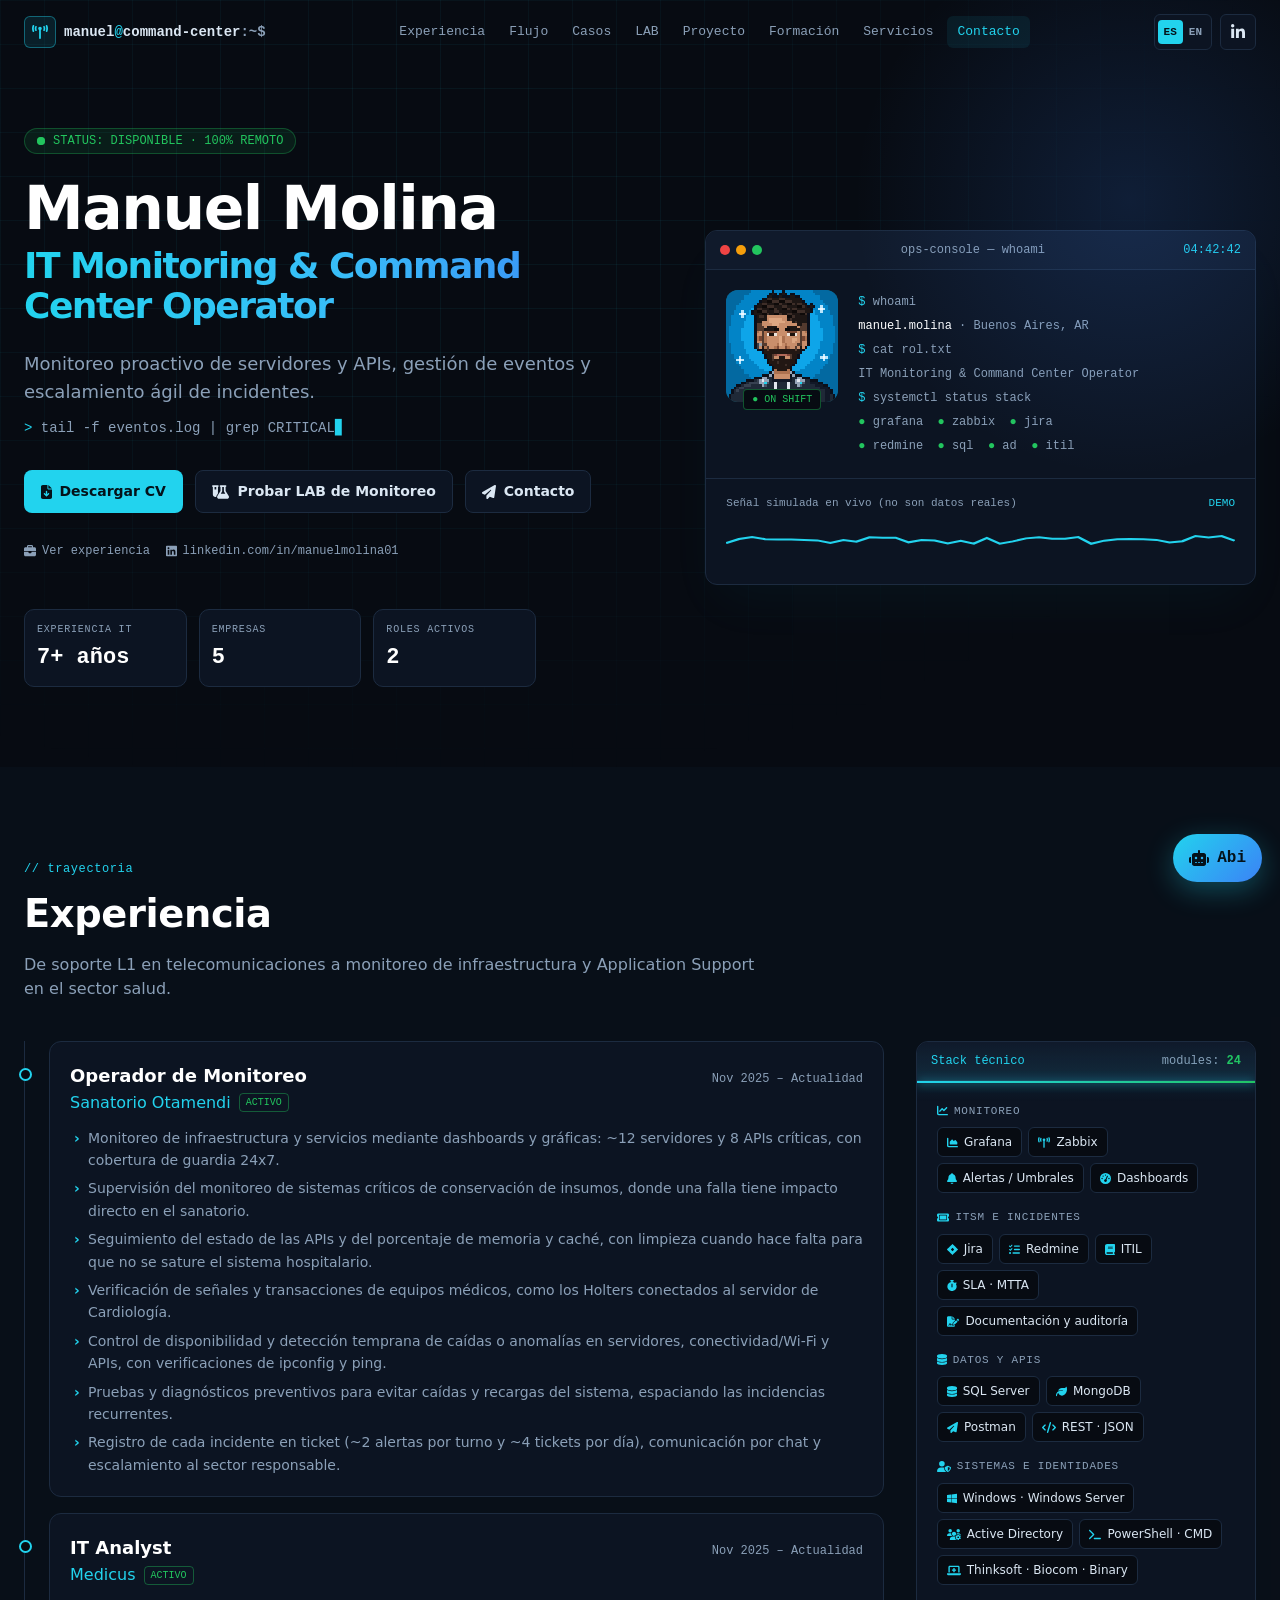
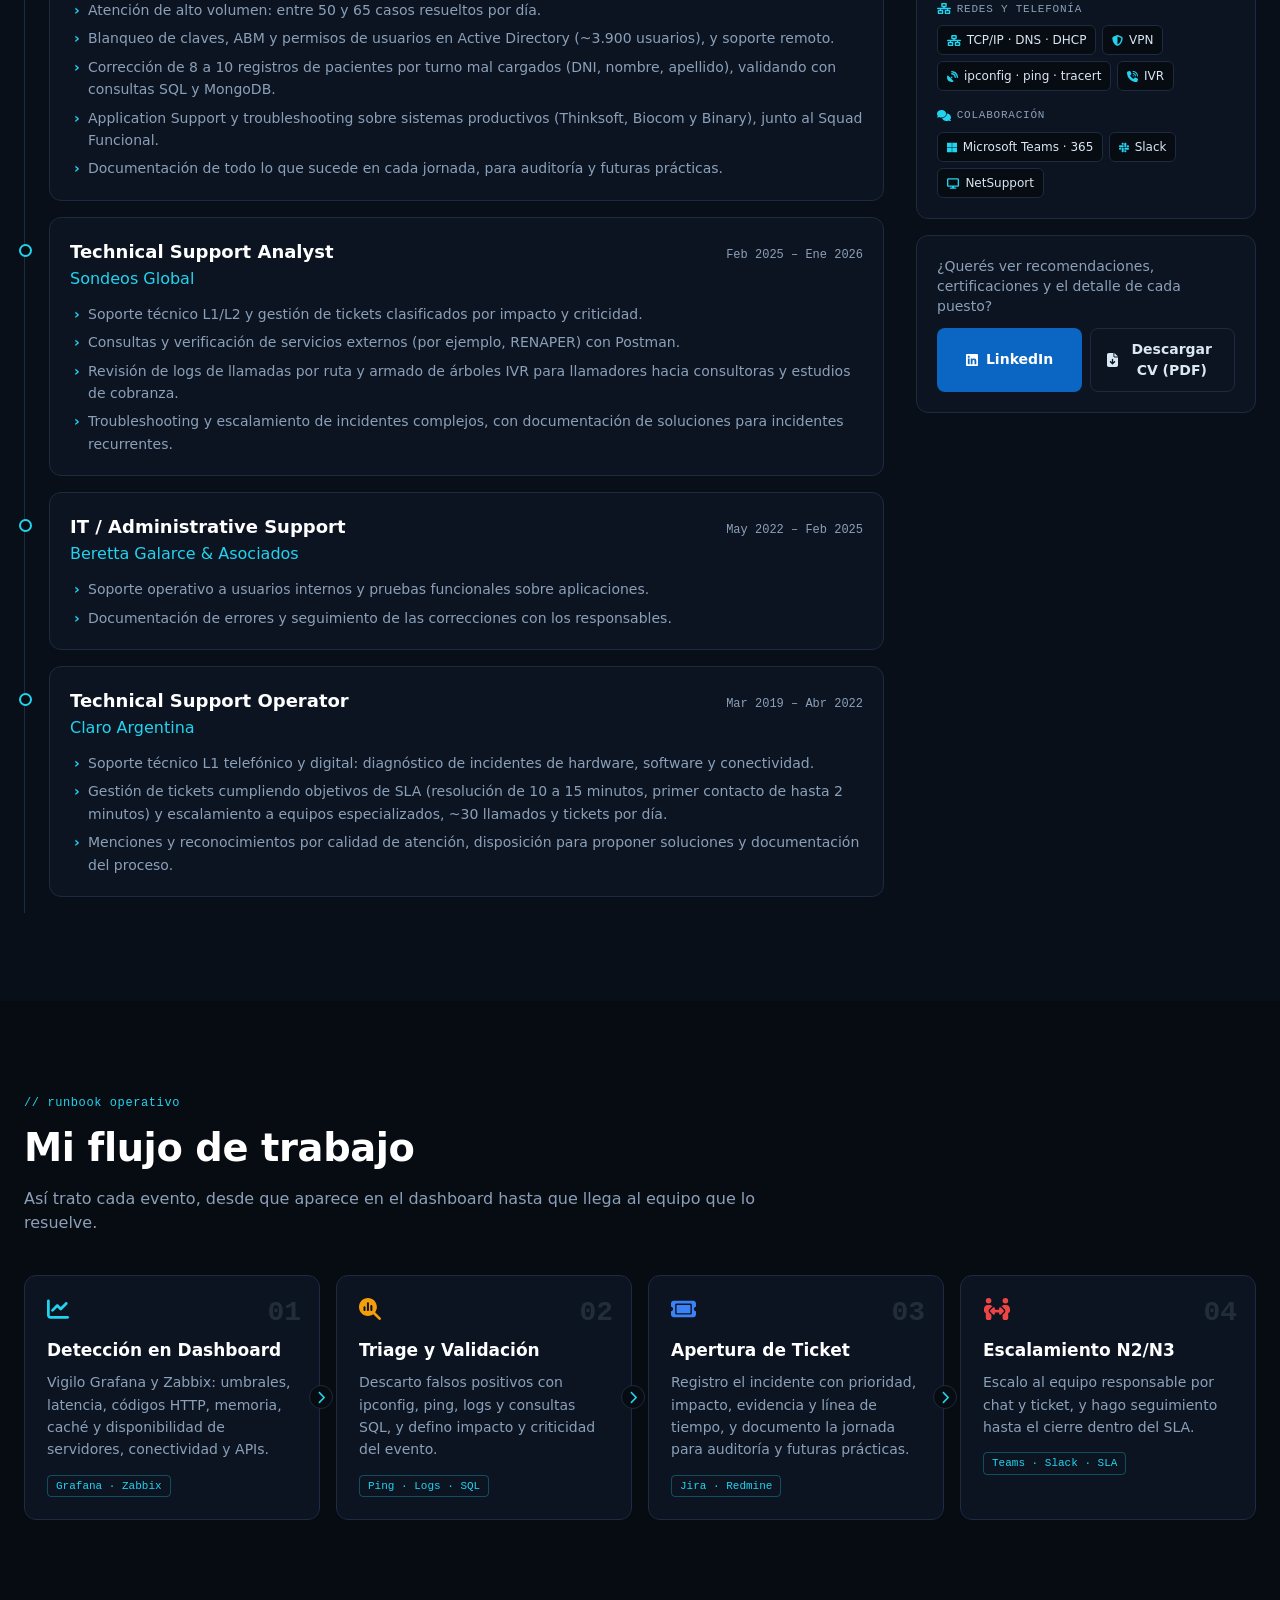
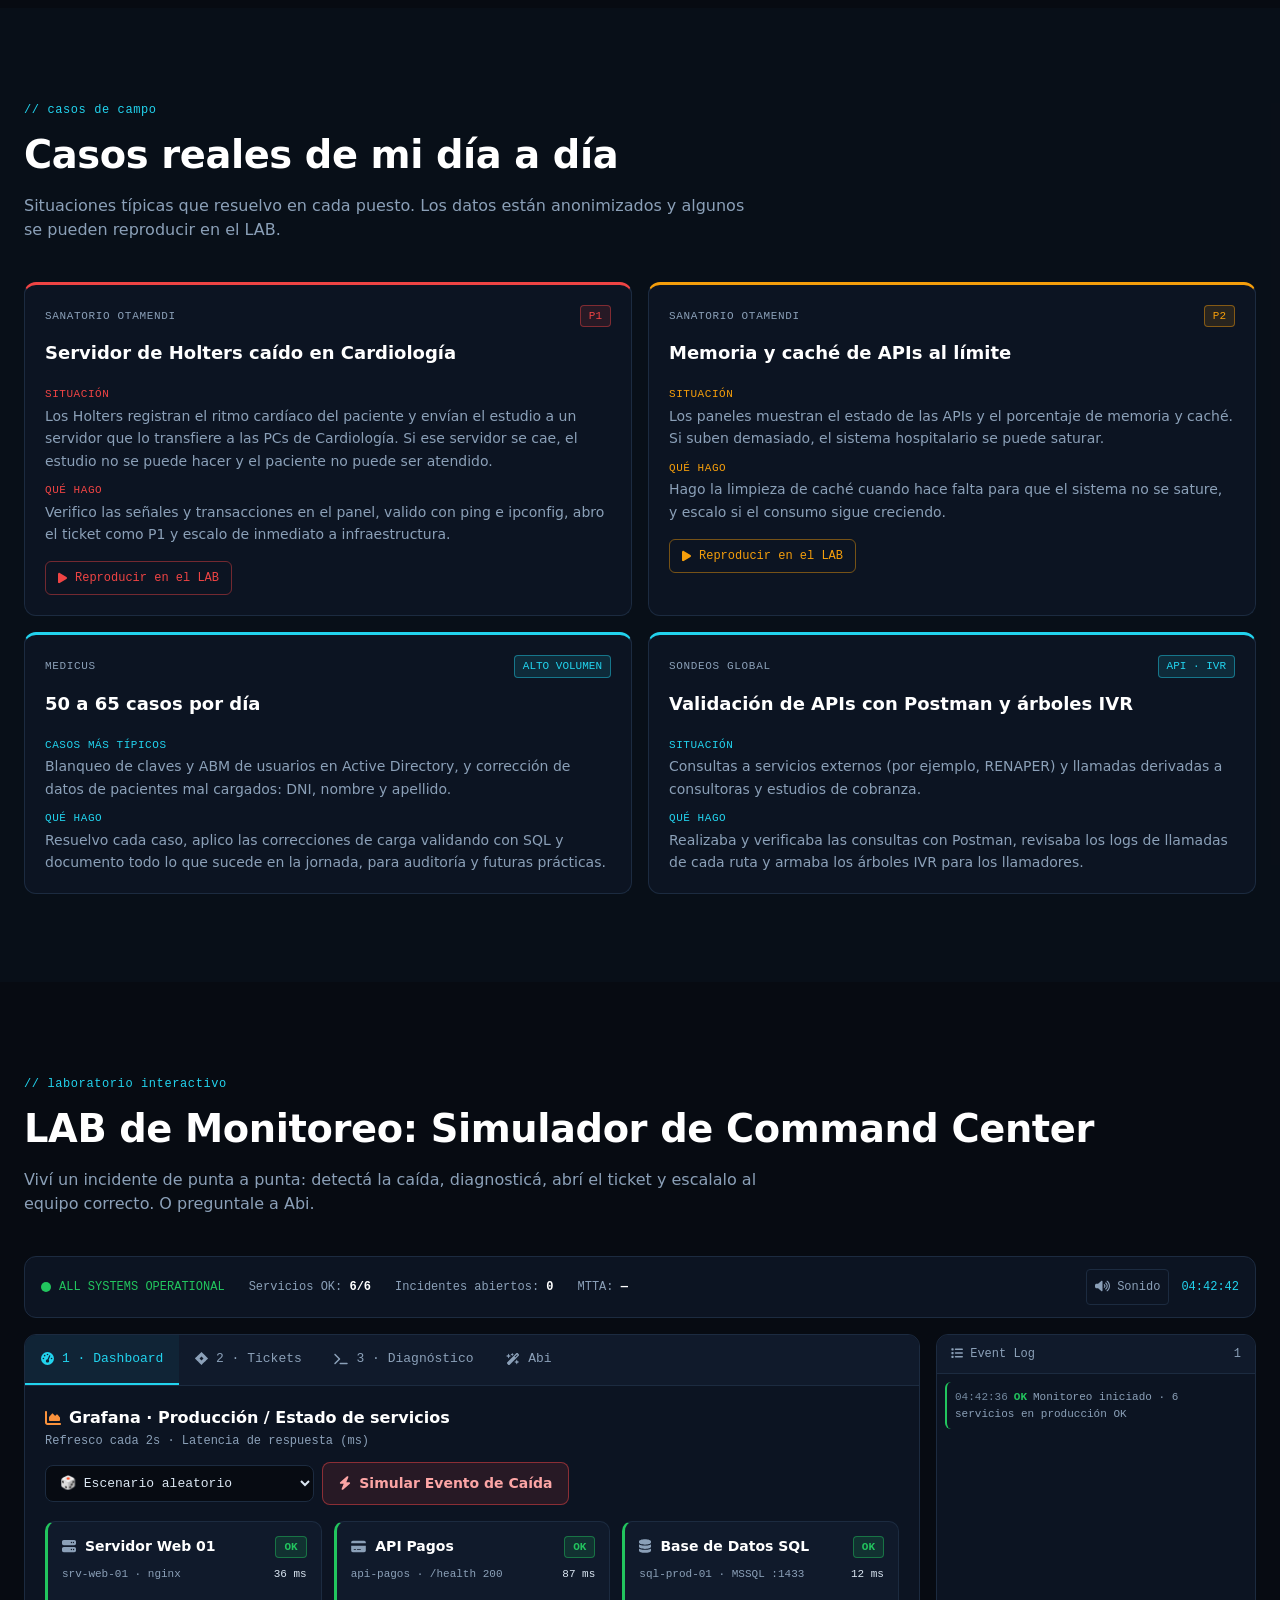
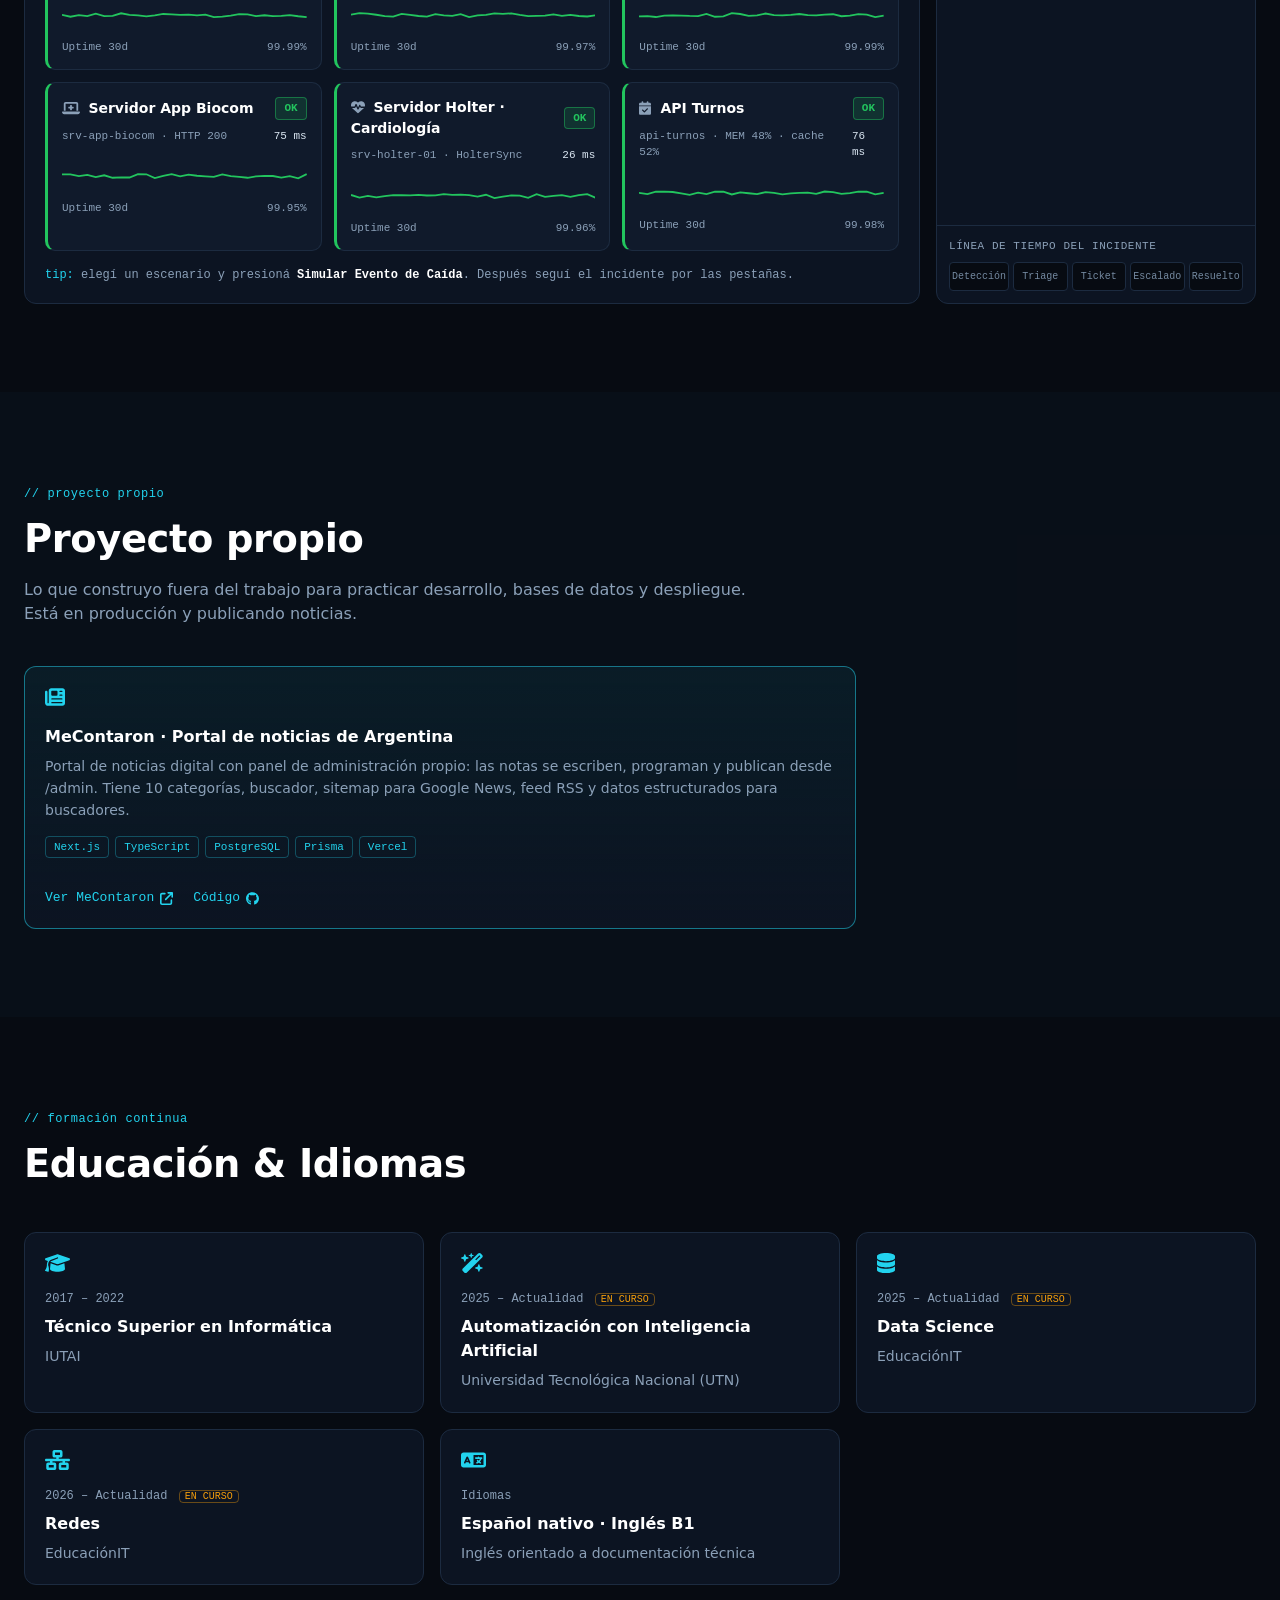
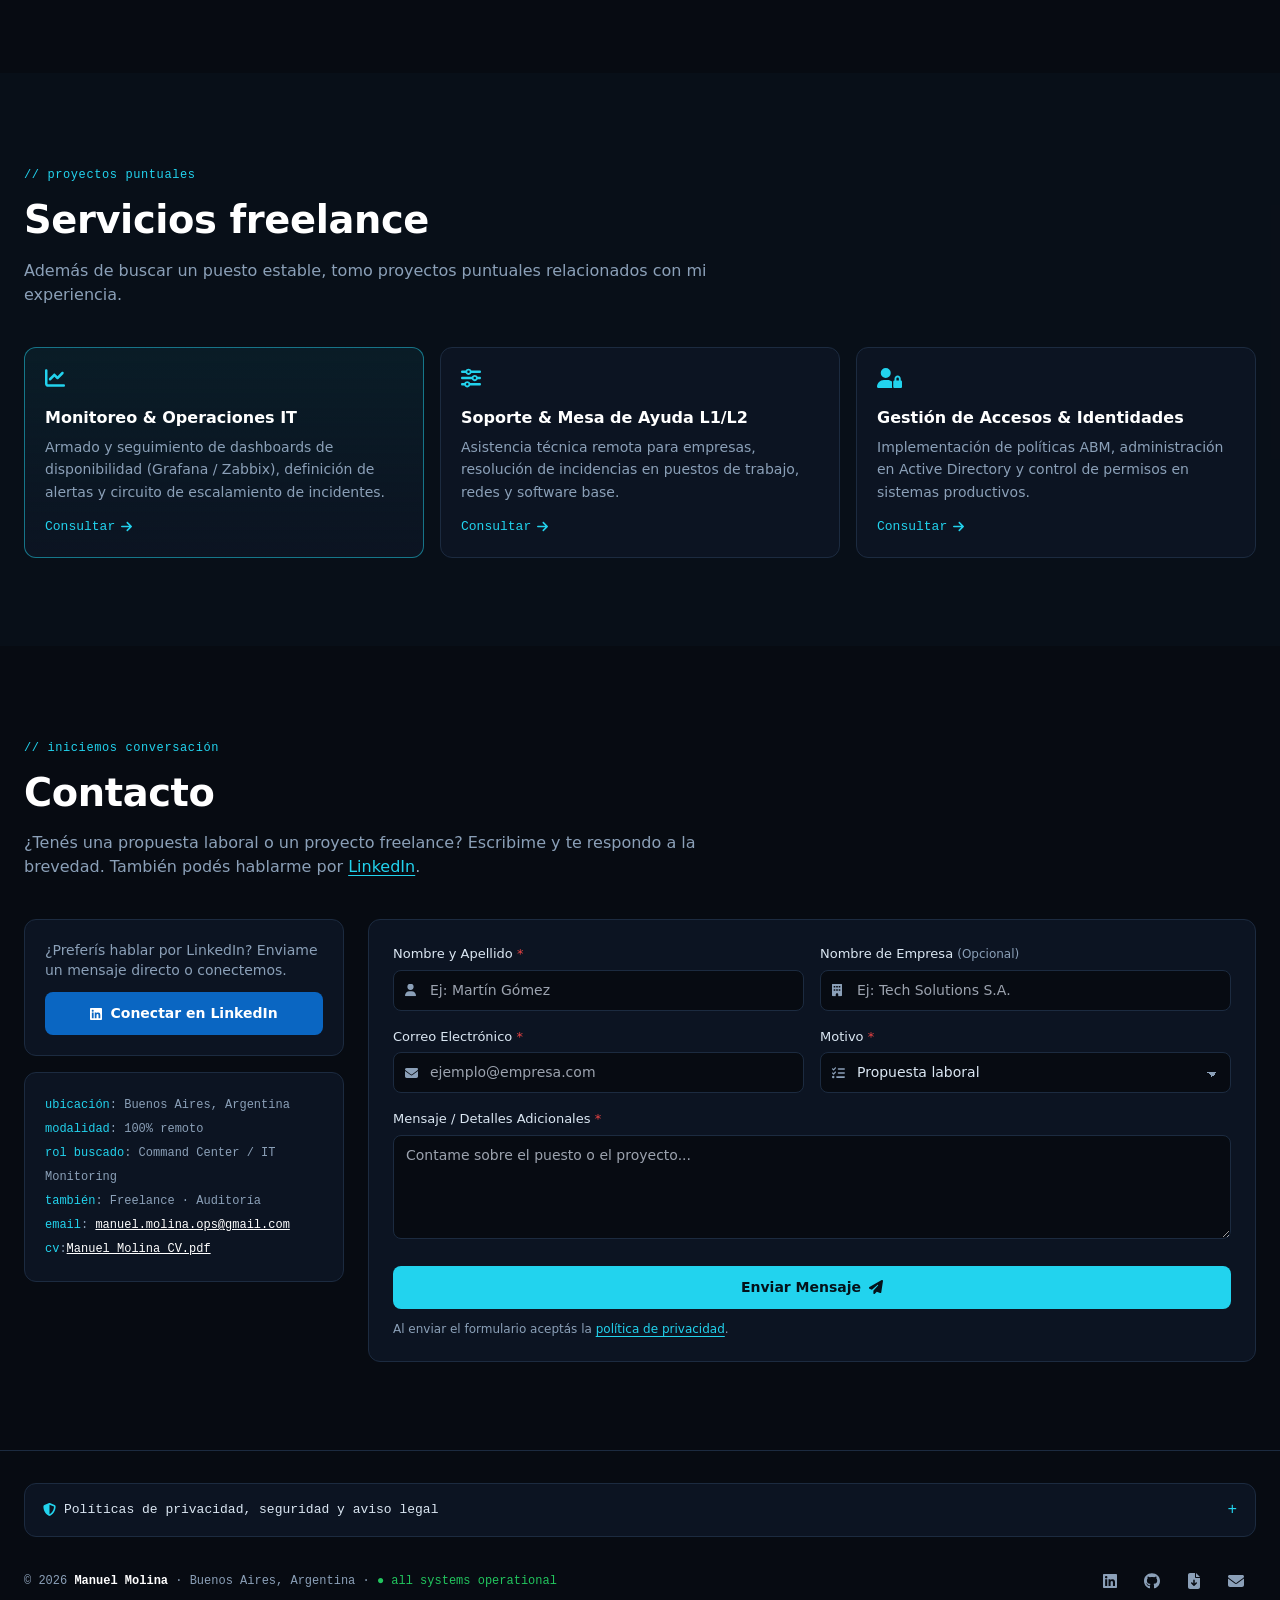
==== commit 3f8f06e1: "Quitar contador de visitas (servicio caído) y pulir accesibilidad - counterapi.dev v1 devuelve HTTP " ====
--- a/index.html
+++ b/index.html
@@ -4,7 +4,7 @@
   <meta charset="UTF-8">
   <!-- CSP: sin scripts inline ni de terceros. Si se suma un servicio externo (fuente, API, imagen), agregarlo acá.
        Los estilos inline se permiten porque el sitio usa atributos style (p. ej. --i en los chips). -->
-  <meta http-equiv="Content-Security-Policy" content="default-src 'self'; script-src 'self'; style-src 'self' 'unsafe-inline' https://fonts.googleapis.com; font-src https://fonts.gstatic.com; img-src 'self' data:; connect-src 'self' https://api.counterapi.dev https://formspree.io; form-action https://formspree.io; base-uri 'self'; object-src 'none'">
+  <meta http-equiv="Content-Security-Policy" content="default-src 'self'; script-src 'self'; style-src 'self' 'unsafe-inline' https://fonts.googleapis.com; font-src https://fonts.gstatic.com; img-src 'self' data:; connect-src 'self' https://formspree.io; form-action https://formspree.io; base-uri 'self'; object-src 'none'">
   <meta name="viewport" content="width=device-width, initial-scale=1.0">
   <title>Manuel Molina | IT Monitoring & Command Center Operator</title>
   <meta name="description" content="Manuel Molina — IT Monitoring & Command Center Operator (100% remoto). Monitoreo proactivo de servidores y APIs con Grafana y Zabbix, gestión de eventos, tickets en Jira/Redmine y escalamiento N2/N3 con ITIL.">
@@ -65,9 +65,9 @@
   <link href="https://fonts.googleapis.com/css2?family=IBM+Plex+Sans:wght@400;500;600;700&family=JetBrains+Mono:wght@400;500;700&display=swap" rel="stylesheet">
 
   <!-- Tailwind CSS compilado (ver tailwind.config.js) + estilos propios -->
-  <link rel="stylesheet" href="icons.css?v=20261119">
-  <link rel="stylesheet" href="tailwind.css?v=20261119">
-  <link rel="stylesheet" href="style.css?v=20261119">
+  <link rel="stylesheet" href="icons.css?v=20261120">
+  <link rel="stylesheet" href="tailwind.css?v=20261120">
+  <link rel="stylesheet" href="style.css?v=20261120">
 </head>
 <body class="bg-cc-bg text-cc-text font-sans antialiased">
   <a href="#inicio" class="skip-link" data-en="Skip to content">Saltar al contenido</a>
@@ -75,7 +75,7 @@
   <!-- ============ NAVEGACIÓN ============ -->
   <header id="header" class="fixed inset-x-0 top-0 z-50 border-b border-transparent transition-colors">
     <div class="mx-auto flex h-16 max-w-7xl items-center justify-between gap-4 px-4 sm:px-6">
-      <a href="#inicio" class="flex min-w-0 items-center gap-2 font-mono text-sm font-bold text-cc-text" aria-label="Manuel Molina">
+      <a href="#inicio" class="flex min-w-0 items-center gap-2 font-mono text-sm font-bold text-cc-text" aria-label="manuel@command-center:~$ · Manuel Molina">
         <span class="grid h-8 w-8 flex-none place-items-center rounded-md border border-cc-cyan/40 bg-cc-cyan/10 text-cc-cyan"><i class="fa-solid fa-tower-broadcast" aria-hidden="true"></i></span>
         <span class="truncate">manuel<span class="text-cc-cyan">@</span>command-center<span class="text-cc-muted">:~$</span></span>
       </a>
@@ -92,8 +92,8 @@
       </nav>
 
       <div class="flex flex-none items-center gap-2">
-        <button id="langToggle" type="button" class="lang-toggle" aria-label="Switch to English" title="Español / English">
-          <span data-lang="es">ES</span><span data-lang="en">EN</span>
+        <button id="langToggle" type="button" class="lang-toggle" aria-label="ES EN · Switch to English" title="Español / English">
+          <span data-lang="es" aria-hidden="true">ES</span><span data-lang="en" aria-hidden="true">EN</span>
         </button>
         <a href="https://www.linkedin.com/in/manuelmolina01" class="grid h-9 w-9 place-items-center rounded-md border border-cc-line bg-cc-panel text-cc-text transition hover:border-cc-cyan hover:text-cc-cyan" target="_blank" rel="noopener noreferrer" aria-label="LinkedIn" title="LinkedIn">
           <i class="fa-brands fa-linkedin-in" aria-hidden="true"></i>
@@ -387,7 +387,6 @@
           <span class="text-cc-muted"><span data-en="Services OK">Servicios OK</span>: <b id="svcOkCount" class="text-white">6/6</b></span>
           <span class="text-cc-muted"><span data-en="Open incidents">Incidentes abiertos</span>: <b id="openIncidents" class="text-white">0</b></span>
           <span class="text-cc-muted">MTTA: <b id="mttaValue" class="text-white">—</b></span>
-          <span id="labStatsWrap" class="hidden text-cc-muted"><span data-en="Visitor simulations">Simulaciones de visitantes</span>: <b id="labStats" class="text-white">—</b></span>
           <span class="ml-auto flex items-center gap-3">
             <button id="soundToggle" type="button" class="rounded border border-cc-line px-2 py-1 text-cc-muted hover:text-cc-cyan" aria-pressed="true"><i class="fa-solid fa-volume-high" aria-hidden="true"></i> <span data-en="Sound">Sonido</span></button>
             <span id="labClock" class="text-cc-cyan">--:--:--</span>
@@ -788,7 +787,7 @@
           </div>
           <div>
             <h3 data-en="Local storage and metrics">Almacenamiento local y métricas</h3>
-            <p data-en="The site only stores your language preference and a session flag in your browser so the same visit is not counted twice. The counters of visits, CV downloads and LAB usage are anonymous (counterapi.dev). No advertising cookies are used and your identity is not tracked.">El sitio guarda en tu navegador solo tu preferencia de idioma y una marca de sesión para no contar dos veces la misma visita. Los contadores de visitas, de descargas del CV y de uso del LAB son anónimos (counterapi.dev). No se usan cookies publicitarias ni se rastrea tu identidad.</p>
+            <p data-en="The site does not use advertising cookies, visit counters or third-party analytics, and your identity is not tracked. The language is set by the page you are on (Spanish or English); nothing about it is stored.">El sitio no usa cookies publicitarias, contadores de visitas ni analítica de terceros, y no se rastrea tu identidad. El idioma lo define la página en la que estás (español o inglés); no se guarda nada al respecto.</p>
           </div>
           <div>
             <h3 data-en="Security">Seguridad</h3>
@@ -811,7 +810,7 @@
       </details>
     </div>
     <div class="mx-auto flex max-w-7xl flex-col items-center justify-between gap-4 px-4 font-mono text-xs text-cc-muted sm:flex-row sm:px-6">
-      <p>&copy; <span id="currentYear">2026</span> <strong class="text-white">Manuel Molina</strong> · Buenos Aires, Argentina · <span class="text-cc-ok">● all systems operational</span> · <span class="views-footer" title="Visitas totales"><i class="fa-solid fa-eye" aria-hidden="true"></i> <span id="realViewsCount">—</span> <span data-en="visits">visitas</span></span></p>
+      <p>&copy; <span id="currentYear">2026</span> <strong class="text-white">Manuel Molina</strong> · Buenos Aires, Argentina · <span class="text-cc-ok">● all systems operational</span></p>
       <div class="flex gap-4 text-base">
         <a href="https://www.linkedin.com/in/manuelmolina01" target="_blank" rel="noopener noreferrer" aria-label="LinkedIn" class="hover:text-cc-cyan"><i class="fa-brands fa-linkedin" aria-hidden="true"></i></a>
         <a href="https://github.com/ThePantera" target="_blank" rel="noopener noreferrer" aria-label="GitHub" class="hover:text-cc-cyan"><i class="fa-brands fa-github" aria-hidden="true"></i></a>
@@ -825,6 +824,6 @@
   <a href="#inicio" class="back-to-top" id="backToTop" aria-label="Volver arriba"><i class="fa-solid fa-arrow-up" aria-hidden="true"></i></a>
   <div id="alertFlash" class="alert-flash" aria-hidden="true"></div>
 
-  <script src="script.js?v=20261119" defer></script>
+  <script src="script.js?v=20261120" defer></script>
 </body>
 </html>
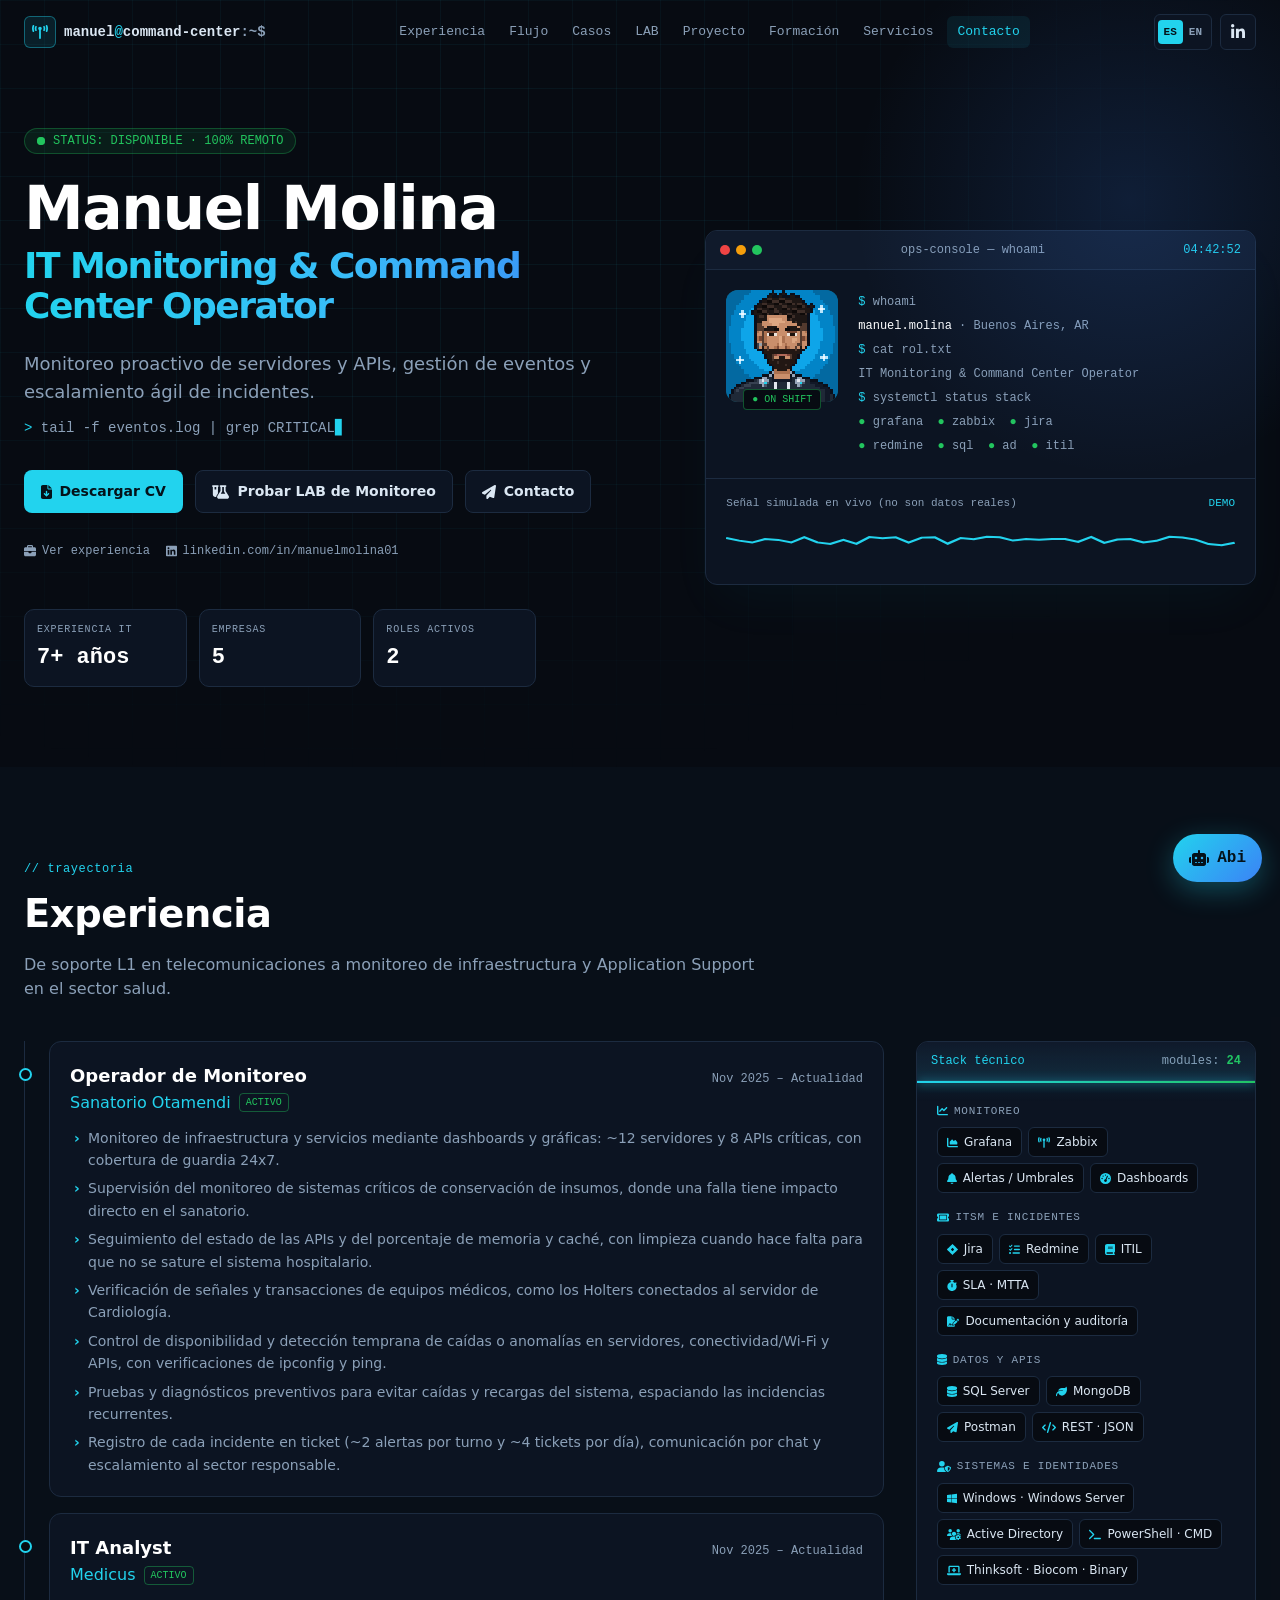
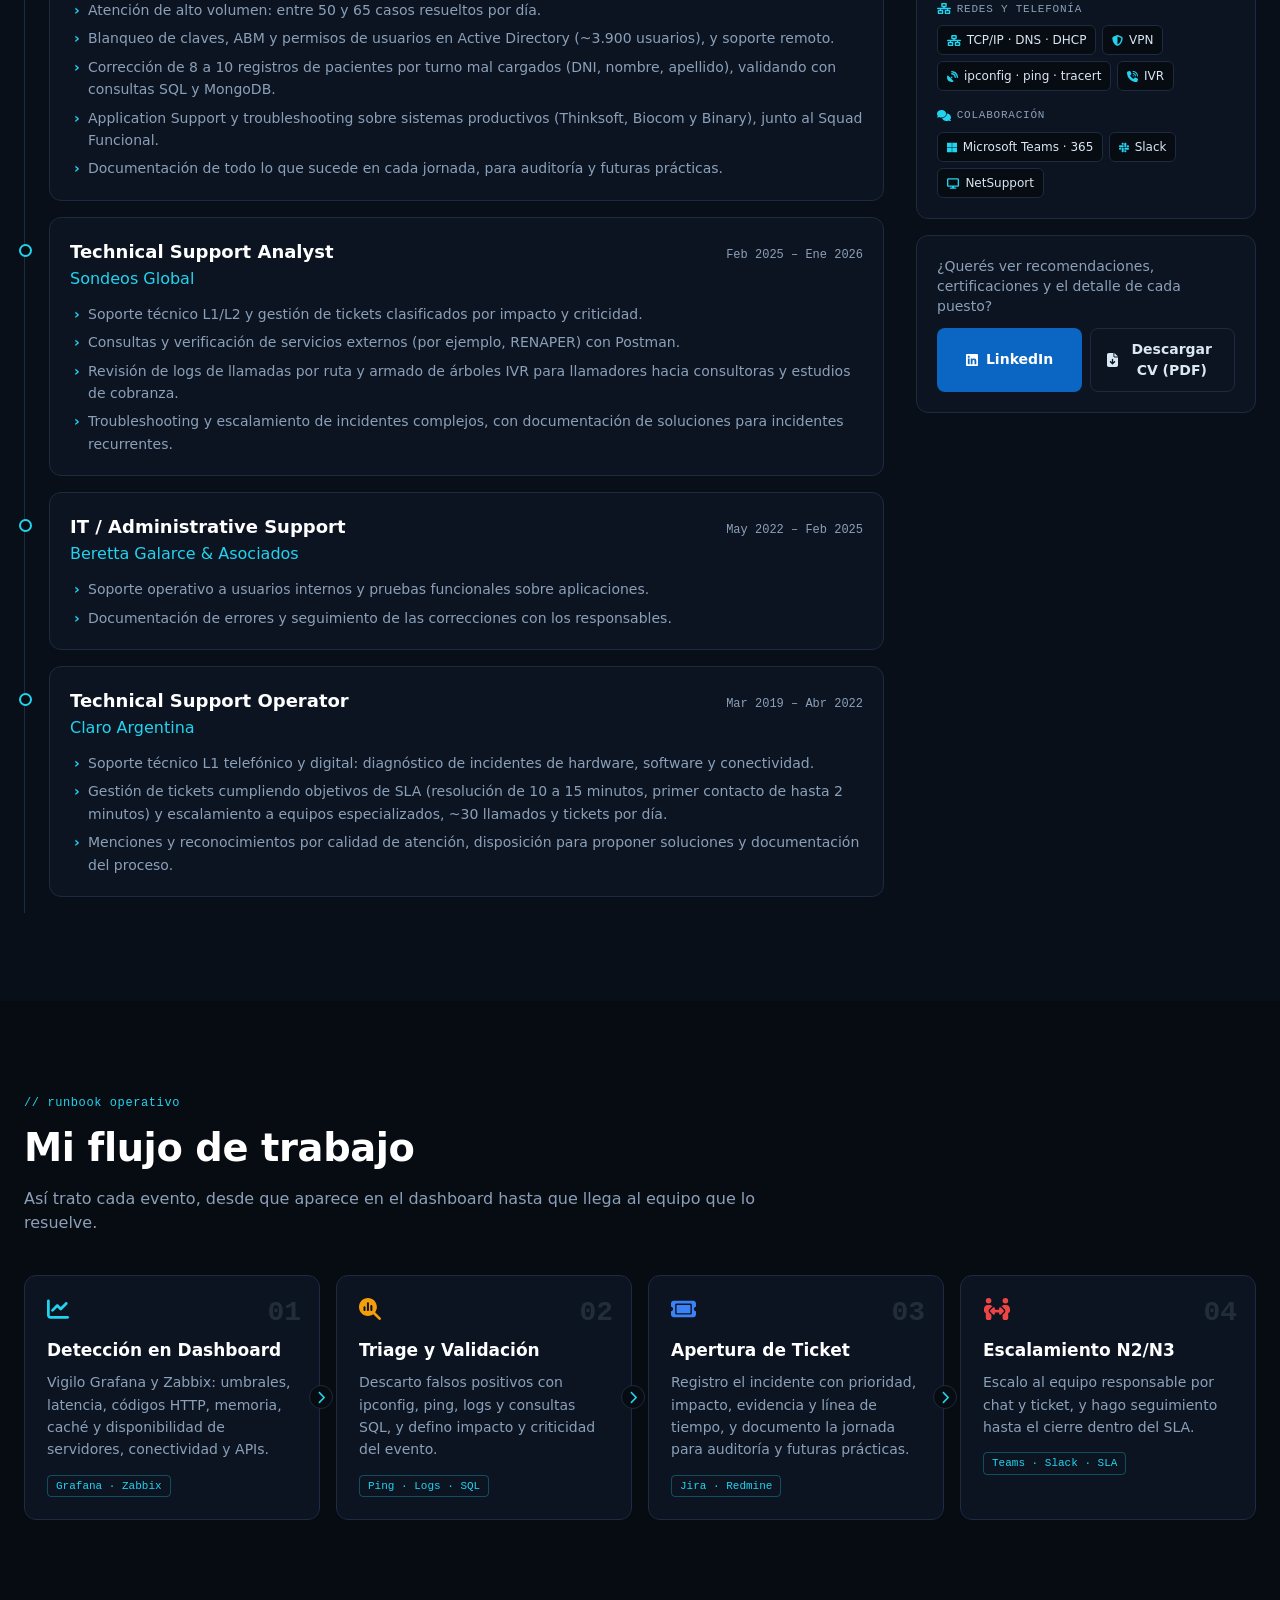
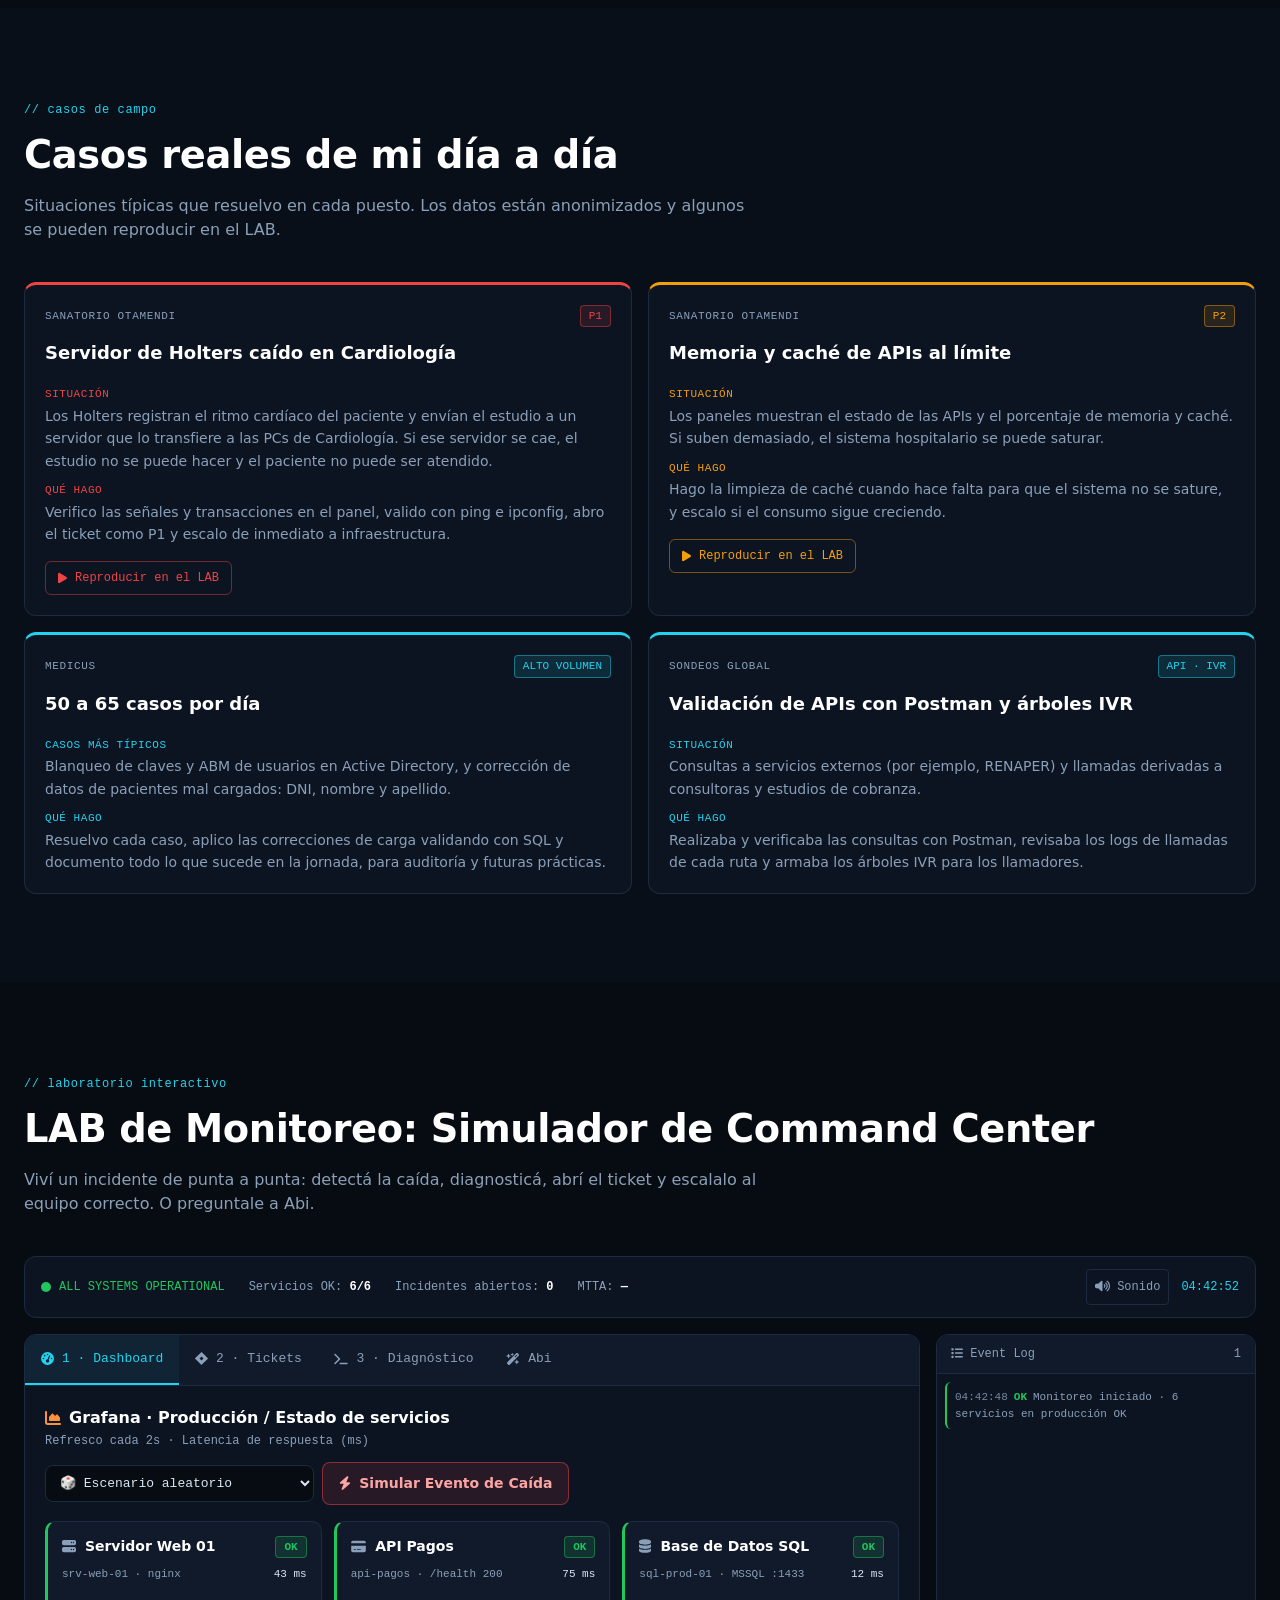
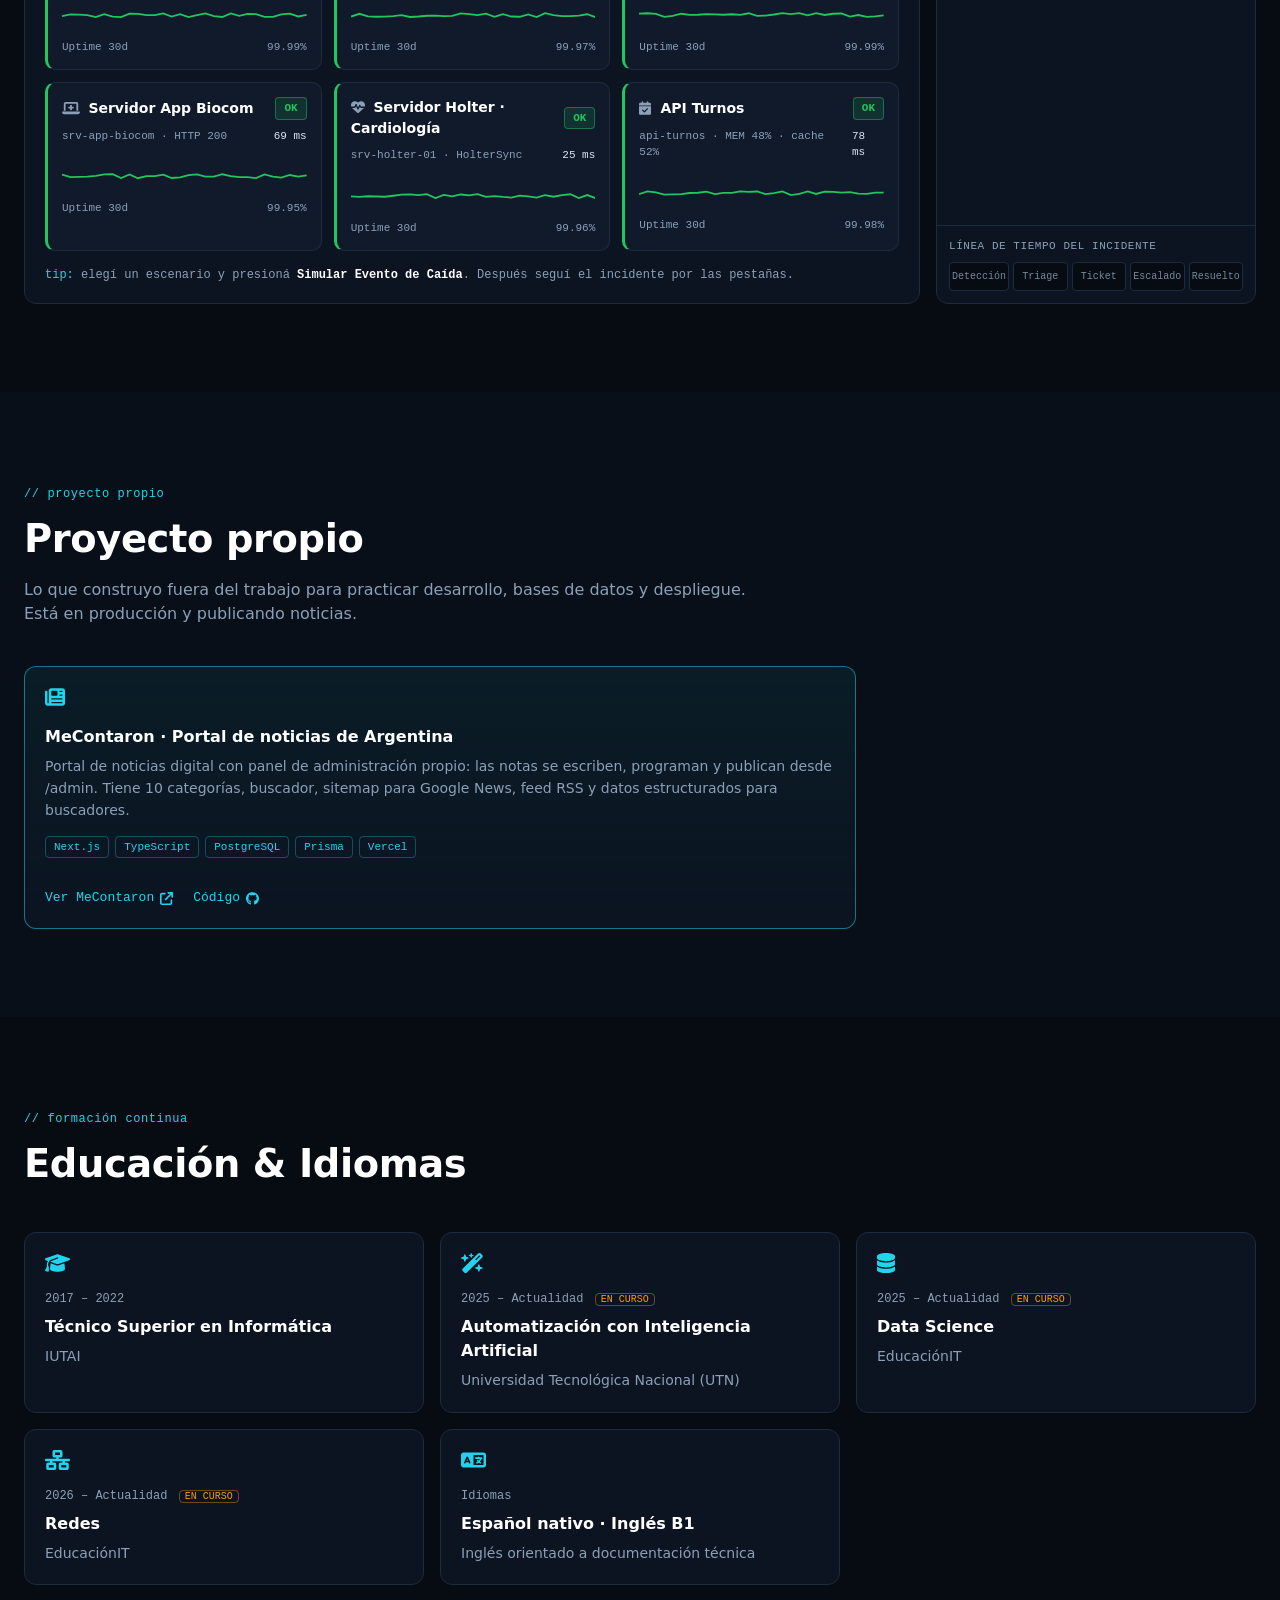
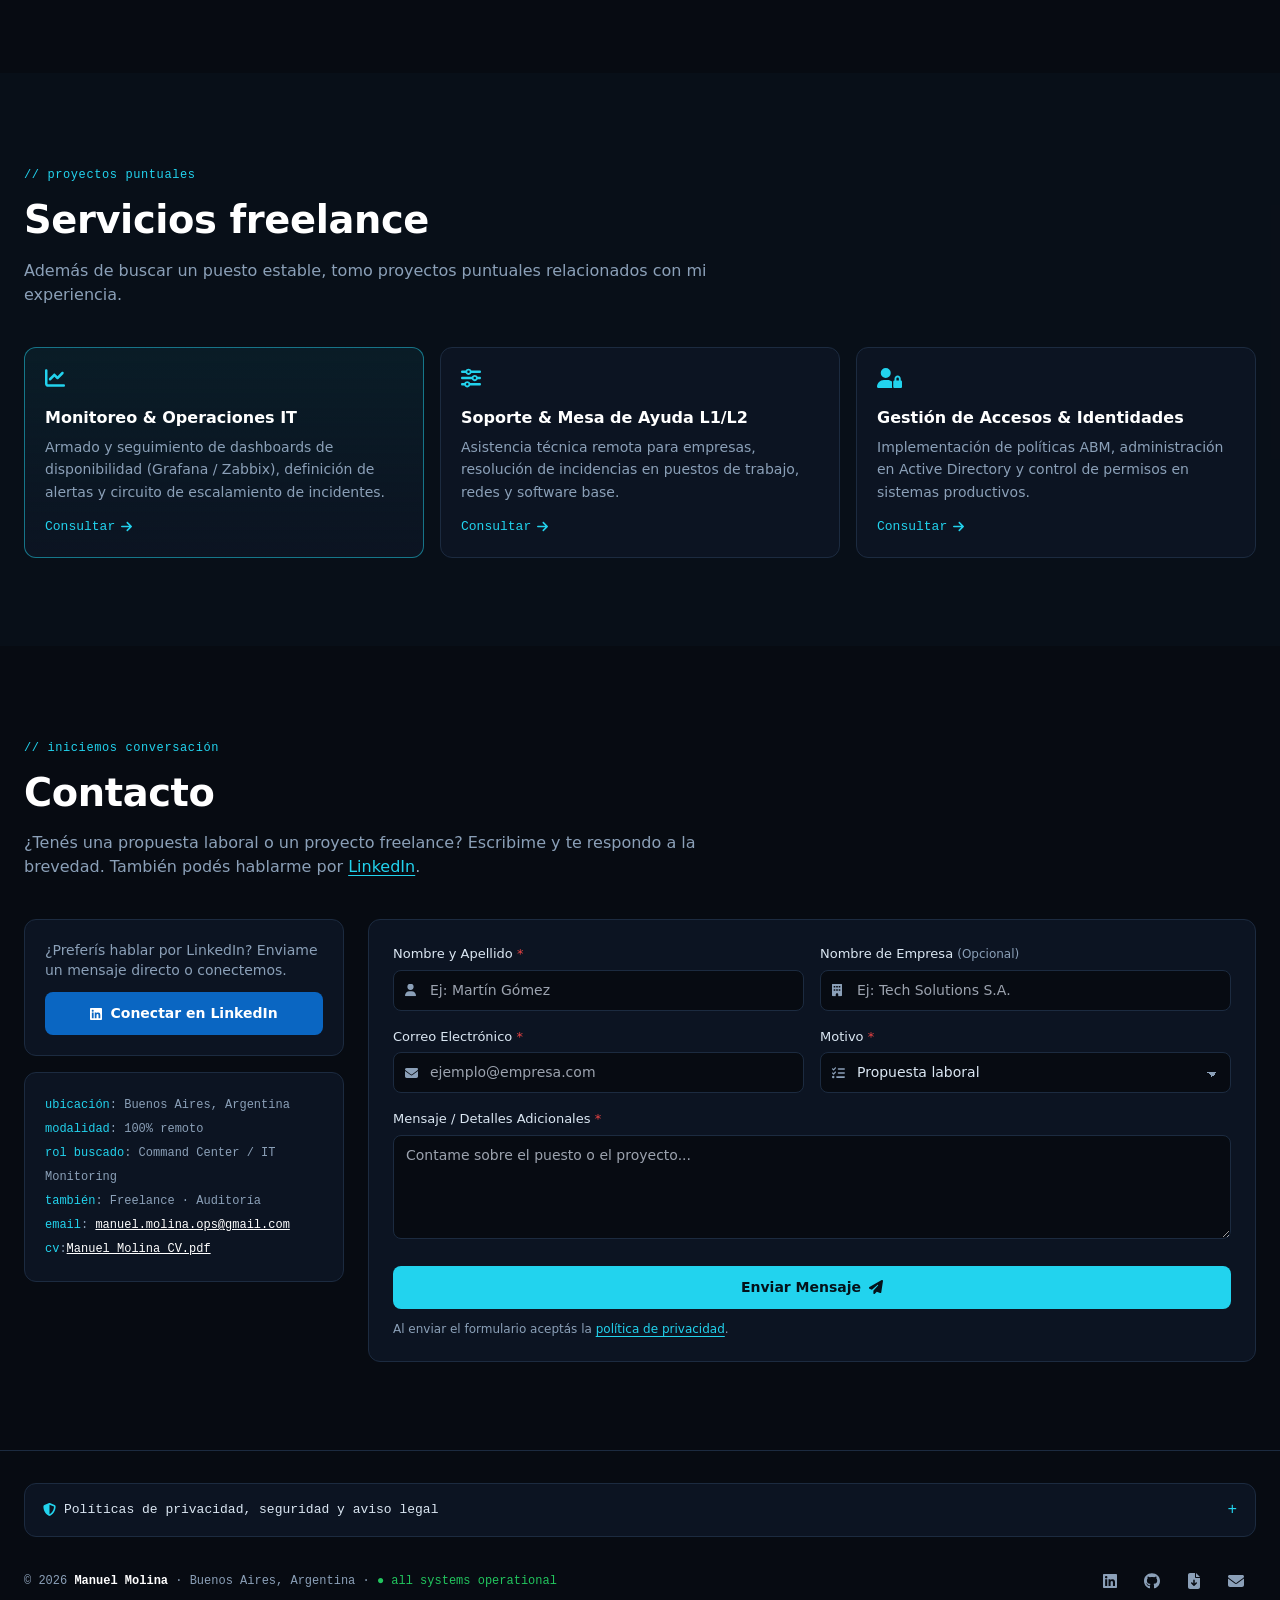
==== commit b04fb95d: "Verificación de Google Search Console Co-Authored-By: Claude Sonnet 5.5 <noreply@anthropic.com>" ====
--- a/index.html
+++ b/index.html
@@ -6,6 +6,7 @@
        Los estilos inline se permiten porque el sitio usa atributos style (p. ej. --i en los chips). -->
   <meta http-equiv="Content-Security-Policy" content="default-src 'self'; script-src 'self'; style-src 'self' 'unsafe-inline' https://fonts.googleapis.com; font-src https://fonts.gstatic.com; img-src 'self' data:; connect-src 'self' https://formspree.io; form-action https://formspree.io; base-uri 'self'; object-src 'none'">
   <meta name="viewport" content="width=device-width, initial-scale=1.0">
+  <meta name="google-site-verification" content="hManoG0iNCVA-FKBOEejzdzk_prNqYOBvr0xnv6tlR8" />
   <title>Manuel Molina | IT Monitoring & Command Center Operator</title>
   <meta name="description" content="Manuel Molina — IT Monitoring & Command Center Operator (100% remoto). Monitoreo proactivo de servidores y APIs con Grafana y Zabbix, gestión de eventos, tickets en Jira/Redmine y escalamiento N2/N3 con ITIL.">
   <meta name="author" content="Manuel Molina">
